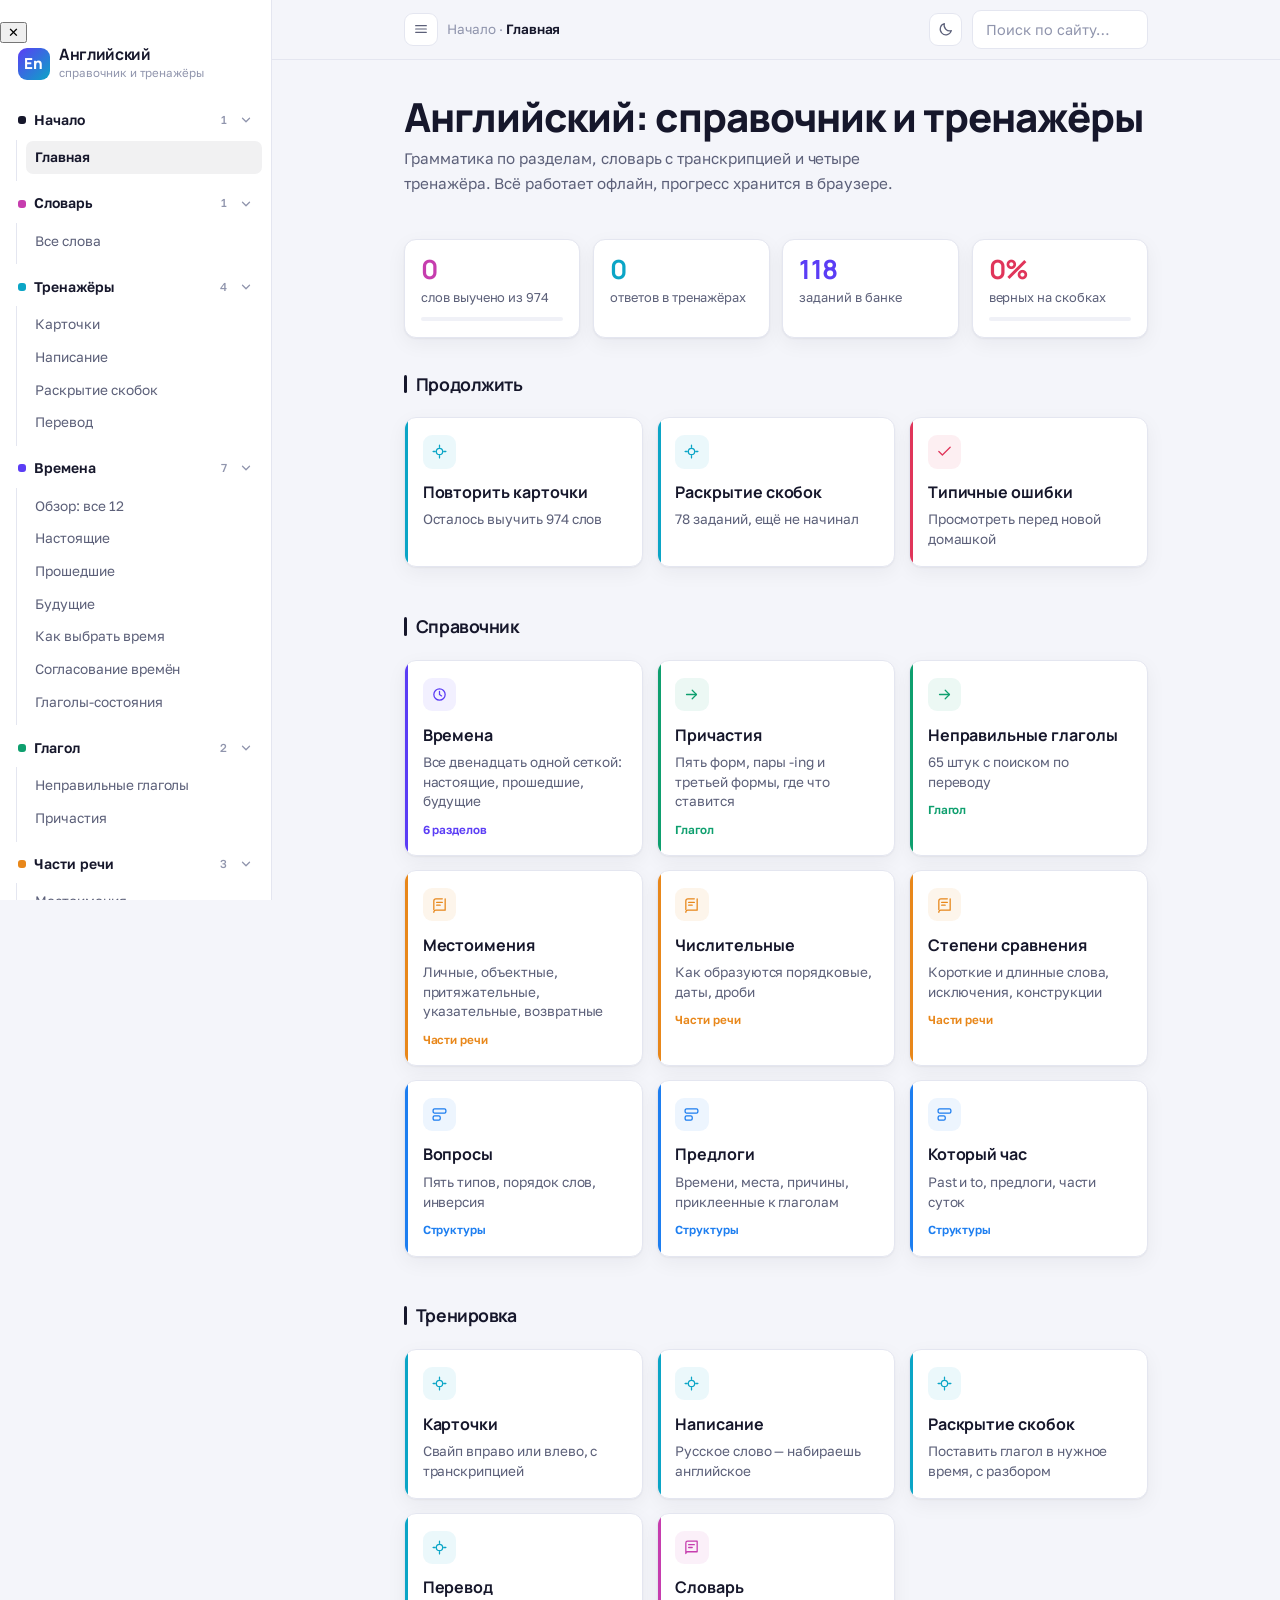
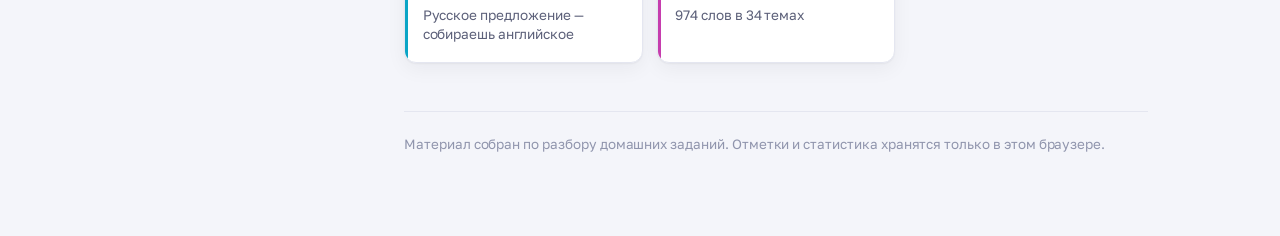
==== index.html @ 9048e0da "0.1 Первая версия справочника" ====
<!DOCTYPE html>
<html lang="ru">
<head>
<meta charset="utf-8">
<meta name="viewport" content="width=device-width, initial-scale=1, viewport-fit=cover">
<title>Английский — справочник и тренажёры</title>
<meta name="description" content="Справочник по английской грамматике, словарь с транскрипцией и тренажёры.">
<meta name="theme-color" content="#5B3DF5">
<link rel="preconnect" href="https://fonts.googleapis.com">
<link rel="preconnect" href="https://fonts.gstatic.com" crossorigin>
<link href="https://fonts.googleapis.com/css2?family=Manrope:wght@600;700;800&family=Golos+Text:wght@400;500;600&display=swap" rel="stylesheet">
<style>
/* =====================================================
   ПАЛИТРА
   Один брендовый цвет + свой оттенок у каждой группы.
   Цвет работает как ориентир, а не как украшение.
   ===================================================== */
:root{
  --bg:#F4F5FA;
  --surface:#FFFFFF;
  --surface-2:#F0F1F7;
  --ink:#16172B;
  --ink-soft:#5C6079;
  --ink-faint:#9095AD;
  --line:#E4E6F0;
  --line-soft:#EDEEF6;

  --brand:#5B3DF5;
  --brand-soft:#5B3DF514;
  --brand-line:#5B3DF533;
  --on-brand:#FFFFFF;

  /* оттенки групп */
  --g-tense:#5B3DF5;   --g-tense-bg:#5B3DF514;
  --g-verb:#0E9F6E;    --g-verb-bg:#0E9F6E14;
  --g-part:#E8871A;    --g-part-bg:#E8871A16;
  --g-struct:#1D7EF0;  --g-struct-bg:#1D7EF014;
  --g-check:#E0355A;   --g-check-bg:#E0355A14;
  --g-dict:#C63DAE;    --g-dict-bg:#C63DAE14;
  --g-train:#0BA5C6;   --g-train-bg:#0BA5C614;
  --g-home:#16172B;    --g-home-bg:#16172B0F;

  --ok:#0E9F6E;   --ok-bg:#0E9F6E14;   --ok-line:#0E9F6E3D;
  --no:#E0355A;   --no-bg:#E0355A12;   --no-line:#E0355A3D;
  --info:#1D7EF0; --info-bg:#1D7EF012; --info-line:#1D7EF03D;
  --warn:#E8871A; --warn-bg:#E8871A14; --warn-line:#E8871A3D;

  --t-simple:#0E9F6E; --t-cont:#1D7EF0; --t-perf:#E8871A; --t-pc:#C63DAE;
  --t-simple-bg:#0E9F6E16; --t-cont-bg:#1D7EF016; --t-perf-bg:#E8871A18; --t-pc-bg:#C63DAE16;

  --r:12px; --r-sm:9px;
  --shadow:0 1px 2px rgba(22,23,43,.05), 0 6px 20px rgba(22,23,43,.05);
  --shadow-lg:0 12px 40px rgba(22,23,43,.14);
  --sidebar:17rem;
  --safe-t:env(safe-area-inset-top,0px);
  --safe-b:env(safe-area-inset-bottom,0px);
  --safe-l:env(safe-area-inset-left,0px);
  --safe-r:env(safe-area-inset-right,0px);
}
:root[data-theme="dark"]{
  --bg:#0E0F1A;
  --surface:#171929;
  --surface-2:#1F2234;
  --ink:#ECEDF6;
  --ink-soft:#A2A8C4;
  --ink-faint:#6E748F;
  --line:#272B40;
  --line-soft:#1F2234;

  --brand:#9E88FF;
  --brand-soft:#9E88FF1C;
  --brand-line:#9E88FF40;
  --on-brand:#12121F;

  --g-tense:#9E88FF;   --g-tense-bg:#9E88FF1C;
  --g-verb:#3FD3A0;    --g-verb-bg:#3FD3A01C;
  --g-part:#F5AE4A;    --g-part-bg:#F5AE4A1C;
  --g-struct:#68A8FF;  --g-struct-bg:#68A8FF1C;
  --g-check:#FF7A96;   --g-check-bg:#FF7A961C;
  --g-dict:#E486D2;    --g-dict-bg:#E486D21C;
  --g-train:#4CC9E4;   --g-train-bg:#4CC9E41C;
  --g-home:#ECEDF6;    --g-home-bg:#ECEDF612;

  --ok:#3FD3A0;   --ok-bg:#3FD3A016;   --ok-line:#3FD3A040;
  --no:#FF7A96;   --no-bg:#FF7A9614;   --no-line:#FF7A9640;
  --info:#68A8FF; --info-bg:#68A8FF14; --info-line:#68A8FF40;
  --warn:#F5AE4A; --warn-bg:#F5AE4A16; --warn-line:#F5AE4A40;

  --t-simple:#3FD3A0; --t-cont:#68A8FF; --t-perf:#F5AE4A; --t-pc:#E486D2;
  --t-simple-bg:#3FD3A01A; --t-cont-bg:#68A8FF1A; --t-perf-bg:#F5AE4A1A; --t-pc-bg:#E486D21A;

  --shadow:0 1px 2px rgba(0,0,0,.4), 0 6px 20px rgba(0,0,0,.25);
  --shadow-lg:0 12px 40px rgba(0,0,0,.5);
}

/* =====================================================
   БАЗА
   ===================================================== */
*{box-sizing:border-box}
html{-webkit-text-size-adjust:100%}
body{
  margin:0;background:var(--bg);color:var(--ink);
  font-family:'Golos Text','Segoe UI',system-ui,-apple-system,sans-serif;
  font-size:16.5px;line-height:1.62;letter-spacing:-.003em;
  -webkit-font-smoothing:antialiased;
}
h1,h2,h3,h4,.brandname,.flash-word,.stat-n{
  font-family:'Manrope','Golos Text',system-ui,sans-serif;
  letter-spacing:-.024em;font-weight:700;
}
.shell{display:flex;min-height:100vh;align-items:flex-start}
.main{flex:1 1 auto;min-width:0;padding-bottom:5rem}
.inner{max-width:51rem;margin:0 auto;padding:0 2.25rem}

/* =====================================================
   БОКОВОЕ МЕНЮ — сворачиваемые группы
   ===================================================== */
.side{
  width:var(--sidebar);flex:0 0 var(--sidebar);
  background:var(--surface);border-right:1px solid var(--line);
  height:100vh;position:sticky;top:0;overflow-y:auto;padding:1.15rem 0 2rem;
}
.side .logo{display:flex;gap:.6rem;align-items:center;padding:0 1.1rem 1.15rem;text-decoration:none;color:var(--ink)}
.logo .mark{
  width:2rem;height:2rem;border-radius:9px;flex:0 0 auto;
  background:linear-gradient(135deg,var(--brand),var(--g-train));
  display:flex;align-items:center;justify-content:center;
  color:#fff;font-family:'Manrope',sans-serif;font-weight:800;font-size:.95rem;
}
.brandname{font-size:.98rem;display:block;line-height:1.2}
.side .logo small{display:block;font-weight:400;font-size:.72rem;color:var(--ink-faint)}

.navgroup{margin:0 .55rem .2rem}
.navhead{
  display:flex;align-items:center;gap:.55rem;width:100%;
  background:none;border:none;font:inherit;text-align:left;cursor:pointer;
  padding:.5rem .55rem;border-radius:var(--r-sm);color:var(--ink);
  font-size:.875rem;font-weight:600;
}
.navhead:hover{background:var(--surface-2)}
.navhead .dot{width:8px;height:8px;border-radius:3px;flex:0 0 auto;background:var(--gc,var(--brand))}
.navhead .cnt{margin-left:auto;font-size:.72rem;color:var(--ink-faint);font-weight:500}
.navhead .arw{
  margin-left:.2rem;width:14px;height:14px;flex:0 0 auto;color:var(--ink-faint);
  transition:transform .18s;
}
.navgroup.open .navhead .arw{transform:rotate(90deg)}
.navlinks{display:none;padding:.1rem 0 .45rem .55rem;margin-left:.45rem;border-left:1px solid var(--line)}
.navgroup.open .navlinks{display:block}
.navlinks a{
  display:block;padding:.33rem .6rem;font-size:.855rem;color:var(--ink-soft);
  text-decoration:none;border-radius:7px;
}
.navlinks a:hover{color:var(--ink);background:var(--surface-2)}
.navlinks a.active{color:var(--gc,var(--brand));background:var(--gcbg,var(--brand-soft));font-weight:600}

/* =====================================================
   ВЕРХНЯЯ ПОЛОСА
   ===================================================== */
.topbar{
  position:sticky;top:0;z-index:15;
  background:color-mix(in srgb, var(--bg) 88%, transparent);
  backdrop-filter:saturate(180%) blur(12px);
  border-bottom:1px solid var(--line);margin-bottom:2rem;
}
.topbar .row{max-width:51rem;margin:0 auto;padding:.6rem 2.25rem;display:flex;align-items:center;gap:.6rem}
.burger{display:none}
.crumb{font-size:.84rem;color:var(--ink-faint);flex:1;min-width:0;overflow:hidden;text-overflow:ellipsis;white-space:nowrap}
.crumb b{color:var(--ink);font-weight:600}
.iconbtn{
  background:var(--surface);border:1px solid var(--line);border-radius:9px;color:var(--ink-soft);
  width:2.1rem;height:2.1rem;display:inline-flex;align-items:center;justify-content:center;
  cursor:pointer;padding:0;flex:0 0 auto;
}
.iconbtn:hover{color:var(--ink);border-color:var(--ink-faint)}
.iconbtn svg{width:16px;height:16px;stroke:currentColor;fill:none;stroke-width:1.8;stroke-linecap:round;stroke-linejoin:round}
.sitesearch{position:relative}
.sitesearch input{width:11rem}

/* =====================================================
   ЗАГОЛОВКИ СТРАНИЦ
   ===================================================== */
.page{display:none}
.page.visible{display:block;animation:rise .22s ease}
@keyframes rise{from{opacity:0;transform:translateY(5px)}to{opacity:1;transform:none}}

.ptop{display:flex;align-items:center;gap:.55rem;margin-bottom:.7rem}
.pbadge{
  display:inline-flex;align-items:center;gap:.4rem;font-size:.75rem;font-weight:600;
  padding:.24rem .68rem;border-radius:20px;
  color:var(--gc,var(--brand));background:var(--gcbg,var(--brand-soft));
}
.page > h2{font-size:clamp(1.5rem,3.8vw,2.05rem);line-height:1.13;margin:0 0 .45rem;font-weight:800}
.page > .lede{color:var(--ink-soft);margin:0 0 2rem;max-width:37rem;font-size:.94rem}
.pagehead{padding:.2rem 0 1.5rem}
.pagehead h1{font-size:clamp(1.8rem,4.6vw,2.5rem);line-height:1.08;margin:0 0 .5rem;font-weight:800}
.pagehead p{max-width:34rem;color:var(--ink-soft);margin:0;font-size:.95rem}

h3{font-size:1.1rem;margin:2.8rem 0 .8rem;font-weight:700;display:flex;align-items:center;gap:.55rem}
h3::before{content:"";width:3px;height:1.05em;border-radius:2px;background:var(--gc,var(--brand));flex:0 0 auto}
h3:first-of-type{margin-top:1.4rem}
h4{font-size:.9rem;margin:1.6rem 0 .5rem;color:var(--ink-soft);font-weight:600}

.en{font-weight:500}
.ipa{color:var(--ink-faint);font-size:.88em;white-space:nowrap}
code{
  font-family:'Golos Text',sans-serif;font-weight:500;background:var(--surface-2);
  padding:.1em .42em;border-radius:6px;font-size:.92em;white-space:nowrap;
}
.bad{color:var(--no)} .good{color:var(--ok)}
.bad::before{content:"✗ ";font-weight:700}
.good::before{content:"✓ ";font-weight:700}

/* =====================================================
   ТАБЛИЦЫ
   ===================================================== */
.scroller{
  overflow-x:auto;border:1px solid var(--line);border-radius:var(--r);
  background:var(--surface);margin-bottom:1.15rem;position:relative;
  -webkit-overflow-scrolling:touch;box-shadow:var(--shadow);
}
table{border-collapse:collapse;width:100%;min-width:29rem;font-size:.895rem}
th,td{text-align:left;padding:.65rem .9rem;border-bottom:1px solid var(--line-soft);vertical-align:top}
thead th{
  background:var(--surface-2);font-weight:600;font-size:.76rem;color:var(--ink-soft);
}
tbody tr:last-child td{border-bottom:none}
tbody tr:hover{background:var(--surface-2)}
.tname{font-weight:700;font-size:.92rem;display:block;margin-bottom:.1rem;font-family:'Manrope',sans-serif}
.tname.s{color:var(--t-simple)} .tname.c{color:var(--t-cont)}
.tname.p{color:var(--t-perf)}  .tname.pc{color:var(--t-pc)}
.tag{display:inline-block;font-size:.72rem;font-weight:600;padding:.16em .58em;border-radius:6px;line-height:1.35}
.tag.s{color:var(--t-simple);background:var(--t-simple-bg)}
.tag.c{color:var(--t-cont);background:var(--t-cont-bg)}
.tag.p{color:var(--t-perf);background:var(--t-perf-bg)}
.tag.pc{color:var(--t-pc);background:var(--t-pc-bg)}

/* =====================================================
   БЛОКИ ПРАВИЛ
   ===================================================== */
.rule{
  background:var(--surface);border:1px solid var(--line);border-left:4px solid var(--info);
  border-radius:var(--r-sm);padding:.95rem 1.15rem;margin:1.15rem 0;box-shadow:var(--shadow);
}
.rule > b:first-child{
  display:flex;align-items:center;gap:.5rem;margin-bottom:.5rem;
  font-family:'Manrope',sans-serif;font-weight:700;font-size:.95rem;color:var(--info);
}
.rule > b:first-child::before{
  content:"i";width:1.15rem;height:1.15rem;border-radius:50%;flex:0 0 auto;
  background:var(--info-bg);color:var(--info);font-size:.72rem;
  display:flex;align-items:center;justify-content:center;font-weight:800;
}
.rule p{margin:.35rem 0;font-size:.91rem}
.rule ul{margin:.45rem 0;padding-left:1.15rem;font-size:.91rem}
.rule li{margin:.3rem 0}
.rule.tip{border-left-color:var(--ok)}
.rule.tip > b:first-child{color:var(--ok)}
.rule.tip > b:first-child::before{content:"✓";background:var(--ok-bg);color:var(--ok)}
.rule.warn{border-left-color:var(--no)}
.rule.warn > b:first-child{color:var(--no)}
.rule.warn > b:first-child::before{content:"!";background:var(--no-bg);color:var(--no)}
.rule.plain{border-left-color:var(--ink-faint)}
.rule.plain > b:first-child{color:var(--ink)}
.rule.plain > b:first-child::before{content:"•";background:var(--surface-2);color:var(--ink-soft)}

.grid2{display:grid;grid-template-columns:repeat(auto-fit,minmax(250px,1fr));gap:.85rem;margin:1.15rem 0}
.grid2 .rule{margin:0}

/* =====================================================
   КАРТОЧКИ
   ===================================================== */
.cards{display:grid;grid-template-columns:repeat(auto-fit,minmax(215px,1fr));gap:.85rem;margin:1.2rem 0 2rem}
.card{
  border:1px solid var(--line);background:var(--surface);padding:1.05rem 1.1rem;
  border-radius:var(--r);text-decoration:none;color:inherit;display:block;
  box-shadow:var(--shadow);transition:transform .16s,box-shadow .16s,border-color .16s;
  position:relative;overflow:hidden;
}
.card::before{content:"";position:absolute;left:0;top:0;bottom:0;width:3px;background:var(--gc,var(--brand))}
.card:hover{transform:translateY(-2px);box-shadow:var(--shadow-lg);border-color:var(--gc,var(--brand))}
.card .ci{
  width:2.1rem;height:2.1rem;border-radius:9px;margin-bottom:.7rem;
  background:var(--gcbg,var(--brand-soft));color:var(--gc,var(--brand));
  display:flex;align-items:center;justify-content:center;
}
.card .ci svg{width:17px;height:17px;stroke:currentColor;fill:none;stroke-width:1.8;stroke-linecap:round;stroke-linejoin:round}
.card b{font-family:'Manrope',sans-serif;font-weight:700;font-size:1rem;display:block;margin-bottom:.28rem}
.card span{font-size:.85rem;color:var(--ink-soft);line-height:1.45;display:block}
.card .k{font-size:.73rem;color:var(--gc,var(--brand));margin-top:.6rem;font-weight:600}

/* плитки статистики */
.stats{display:grid;grid-template-columns:repeat(auto-fit,minmax(140px,1fr));gap:.8rem;margin:1.2rem 0 2rem}
.stat{
  background:var(--surface);border:1px solid var(--line);border-radius:var(--r);
  padding:.95rem 1rem;box-shadow:var(--shadow);
}
.stat-n{font-size:1.65rem;line-height:1.1;color:var(--gc,var(--brand))}
.stat-l{font-size:.8rem;color:var(--ink-soft);margin-top:.2rem}
.stat .mini{height:4px;background:var(--surface-2);border-radius:3px;margin-top:.6rem;overflow:hidden}
.stat .mini i{display:block;height:100%;background:var(--gc,var(--brand))}

/* =====================================================
   УПРАВЛЕНИЕ
   ===================================================== */
.controls{display:flex;flex-wrap:wrap;gap:.45rem;align-items:center;margin-bottom:1.2rem}
.btn{
  background:var(--surface);border:1px solid var(--line);color:var(--ink-soft);
  font:inherit;font-size:.85rem;padding:.4rem .85rem;border-radius:9px;cursor:pointer;
  transition:all .15s;
}
.btn:hover{color:var(--ink);border-color:var(--ink-faint)}
.btn.on{background:var(--brand);border-color:var(--brand);color:var(--on-brand);font-weight:600}
.btn.primary{background:var(--brand);border-color:var(--brand);color:var(--on-brand);font-weight:600}
.btn.primary:hover{filter:brightness(1.08);color:var(--on-brand)}
input[type=text],input[type=search],select{
  font:inherit;font-size:.9rem;padding:.45rem .8rem;border:1px solid var(--line);
  border-radius:9px;background:var(--surface);color:var(--ink);
}
input:focus{border-color:var(--brand)}
input::placeholder{color:var(--ink-faint)}
.counter{font-size:.84rem;color:var(--ink-faint)}
.chk{width:1.05rem;height:1.05rem;accent-color:var(--brand);cursor:pointer;margin:0}
td.chkcell{width:2.3rem;text-align:center}
tr.learned td:not(.chkcell){opacity:.38}

.settings{
  border:1px solid var(--line);background:var(--surface);border-radius:var(--r);
  padding:1rem 1.15rem;margin-bottom:1.2rem;box-shadow:var(--shadow);
}
.settings h5{margin:0 0 .6rem;font-size:.8rem;font-weight:600;color:var(--ink-faint)}
.settings .setrow{display:flex;align-items:center;gap:.45rem;margin-bottom:.8rem;flex-wrap:wrap}
.topiclist{display:flex;flex-wrap:wrap;gap:.4rem}
.topicchip{
  display:inline-flex;align-items:center;gap:.4rem;border:1px solid var(--line);
  background:var(--surface);border-radius:20px;padding:.3rem .8rem;font-size:.84rem;
  color:var(--ink-soft);cursor:pointer;user-select:none;transition:all .13s;
}
.topicchip:hover{border-color:var(--brand);color:var(--ink)}
.topicchip.on{background:var(--brand);border-color:var(--brand);color:var(--on-brand);font-weight:500}
.topicchip .n{opacity:.62;font-size:.78em}

/* =====================================================
   ТРЕНАЖЁР
   ===================================================== */
.stage{
  border:1px solid var(--line);background:var(--surface);border-radius:var(--r);
  padding:1.7rem 1.55rem;margin-bottom:1.1rem;min-height:11rem;box-shadow:var(--shadow);
}
.qmeta{font-size:.77rem;color:var(--ink-faint);margin-bottom:.85rem}
.qtext{font-size:1.14rem;line-height:1.5;margin:0 0 1.15rem}
.qtext .gap{border-bottom:2px solid var(--brand);padding:0 1.2rem}
.qhint{font-size:.87rem;color:var(--ink-soft);margin:.4rem 0 1rem}
.answerrow{display:flex;gap:.5rem;flex-wrap:wrap;align-items:center}
.answerrow input[type=text]{flex:1;min-width:13rem;font-size:1rem}
.verdict{margin-top:1rem;padding:.85rem 1rem;border-radius:var(--r-sm);font-size:.92rem}
.verdict.ok{background:var(--ok-bg);border:1px solid var(--ok-line)}
.verdict.no{background:var(--no-bg);border:1px solid var(--no-line)}
.verdict b{display:block;margin-bottom:.25rem;font-family:'Manrope',sans-serif}
.verdict.ok b{color:var(--ok)} .verdict.no b{color:var(--no)}

.bar{height:5px;background:var(--surface-2);border-radius:4px;overflow:hidden;margin-bottom:1.3rem}
.bar i{display:block;height:100%;border-radius:4px;background:linear-gradient(90deg,var(--brand),var(--g-train));width:0;transition:width .3s}
.score{display:flex;gap:1.3rem;font-size:.84rem;color:var(--ink-faint);margin-bottom:.9rem;flex-wrap:wrap}
.score b{color:var(--ink)}
.score .r b{color:var(--ok)} .score .w b{color:var(--no)}

.deck{position:relative;height:26rem;max-width:22rem;margin:0 auto 1rem;touch-action:pan-y;user-select:none}
.swipe-card{
  position:absolute;inset:0;border:1px solid var(--line);background:var(--surface);
  border-radius:18px;display:flex;flex-direction:column;align-items:center;justify-content:center;
  padding:2.6rem 1.5rem;text-align:center;cursor:grab;box-shadow:var(--shadow-lg);
  transition:transform .28s cubic-bezier(.2,.8,.3,1),opacity .28s,border-color .15s;
  will-change:transform;
}
.swipe-card.dragging{transition:none;cursor:grabbing}
.swipe-card.behind{transform:scale(.955) translateY(13px);opacity:.6;pointer-events:none;z-index:0}
.swipe-card.behind2{transform:scale(.91) translateY(26px);opacity:.32;pointer-events:none;z-index:0}
.swipe-card.top{z-index:2}
.swipe-card.gone-right{transform:translateX(130%) rotate(16deg) !important;opacity:0}
.swipe-card.gone-left{transform:translateX(-130%) rotate(-16deg) !important;opacity:0}
.flash-word{font-size:1.8rem;line-height:1.2;font-weight:800}
.flash-ipa{color:var(--ink-faint);font-size:1rem;margin-top:.5rem}
.flash-back{margin-top:1.3rem;padding-top:1.3rem;border-top:1px solid var(--line);width:100%}
.flash-ru{font-size:1.2rem}
.flash-note{font-size:.85rem;color:var(--ink-soft);margin-top:.55rem;line-height:1.45}
.flash-topic{
  position:absolute;top:1rem;left:50%;transform:translateX(-50%);
  font-size:.72rem;color:var(--brand);background:var(--brand-soft);
  padding:.2rem .65rem;border-radius:20px;white-space:nowrap;max-width:85%;
  overflow:hidden;text-overflow:ellipsis;
}
.flash-hint{position:absolute;bottom:1.1rem;left:0;right:0;text-align:center;font-size:.78rem;color:var(--ink-faint)}
.stamp{
  position:absolute;top:3rem;font-family:'Manrope',sans-serif;font-weight:800;
  font-size:1rem;padding:.3rem .8rem;border-radius:9px;
  border:2px solid currentColor;opacity:0;transition:opacity .12s;
}
.stamp.yes{right:1.3rem;color:var(--ok);transform:rotate(9deg)}
.stamp.no{left:1.3rem;color:var(--no);transform:rotate(-9deg)}
.swipe-card.tilt-right .stamp.yes{opacity:1}
.swipe-card.tilt-left .stamp.no{opacity:1}
.swipe-card.tilt-right{border-color:var(--ok)}
.swipe-card.tilt-left{border-color:var(--no)}
.deck-empty{
  position:absolute;inset:0;display:flex;flex-direction:column;align-items:center;
  justify-content:center;text-align:center;color:var(--ink-soft);gap:.7rem;padding:1.5rem;
  border:1px dashed var(--line);border-radius:18px;
}
.deckbtns{display:flex;gap:.6rem;max-width:22rem;margin:0 auto 1rem}
.deckbtns .btn{flex:1;padding:.65rem;font-weight:600}
.deckbtns .btn.no{color:var(--no);border-color:var(--no-line)}
.deckbtns .btn.no:hover{background:var(--no-bg)}
.deckbtns .btn.yes{color:var(--ok);border-color:var(--ok-line)}
.deckbtns .btn.yes:hover{background:var(--ok-bg)}

/* =====================================================
   ПОИСК
   ===================================================== */
.results{
  position:absolute;right:0;top:2.6rem;width:23rem;max-height:60vh;overflow-y:auto;
  background:var(--surface);border:1px solid var(--line);border-radius:var(--r);
  box-shadow:var(--shadow-lg);padding:.35rem;z-index:30;
}
.results a{display:block;padding:.5rem .65rem;border-radius:8px;text-decoration:none;color:var(--ink);font-size:.88rem}
.results a:hover{background:var(--surface-2)}
.results a small{display:block;color:var(--ink-faint);font-size:.75rem}
.results .empty{padding:.7rem;color:var(--ink-faint);font-size:.86rem}

footer{border-top:1px solid var(--line);padding-top:1.4rem;margin-top:3rem;color:var(--ink-faint);font-size:.84rem}
footer a{color:var(--brand)}
:focus-visible{outline:2px solid var(--brand);outline-offset:2px}

/* =====================================================
   МОБИЛЬНОЕ
   ===================================================== */
.scrim{display:none}
.tabbar{display:none}

@media (max-width:900px){
  .side{
    position:fixed;left:0;top:0;bottom:0;z-index:40;width:min(19rem,86vw);flex-basis:auto;
    transform:translateX(-100%);transition:transform .22s ease;
    padding-top:calc(1.2rem + var(--safe-t));padding-bottom:calc(2rem + var(--safe-b));
    box-shadow:var(--shadow-lg);
  }
  body.navopen .side{transform:none}
  body.navopen{overflow:hidden}
  body.navopen .scrim{display:block;position:fixed;inset:0;background:rgba(10,11,20,.5);z-index:35}
  .side .navclose{
    position:absolute;right:.7rem;top:calc(.85rem + var(--safe-t));
    background:none;border:1px solid var(--line);border-radius:9px;color:var(--ink-soft);
    font:inherit;font-size:1rem;line-height:1;padding:.3rem .55rem;cursor:pointer;
  }
  .navlinks a{padding-top:.5rem;padding-bottom:.5rem}
  .burger{display:inline-flex}
  .topbar{padding-top:var(--safe-t)}
  .inner,.topbar .row{
    padding-left:calc(1.15rem + var(--safe-l));padding-right:calc(1.15rem + var(--safe-r));
  }
  .sitesearch{flex:0 1 8rem}
  .sitesearch input{width:100%}
  .results{width:min(21rem,calc(100vw - 2.3rem));right:-.4rem}
  input[type=text],input[type=search],select,.btn,.topicchip{font-size:16px}

  .tabbar{
    display:flex;position:fixed;left:0;right:0;bottom:0;z-index:30;
    background:var(--surface);border-top:1px solid var(--line);padding-bottom:var(--safe-b);
  }
  .tabbar a{
    flex:1;display:flex;flex-direction:column;align-items:center;justify-content:center;
    gap:.18rem;padding:.5rem .2rem .45rem;text-decoration:none;
    color:var(--ink-faint);font-size:.68rem;min-height:3.1rem;
  }
  .tabbar a svg{width:20px;height:20px;stroke:currentColor;fill:none;stroke-width:1.8;stroke-linecap:round;stroke-linejoin:round}
  .tabbar a.here{color:var(--tc,var(--brand))}
  body{padding-bottom:calc(3.5rem + var(--safe-b))}

  .controls.chips{
    flex-wrap:nowrap;overflow-x:auto;scrollbar-width:none;
    margin-left:-1.15rem;margin-right:-1.15rem;padding:0 1.15rem .35rem;
  }
  .controls.chips::-webkit-scrollbar{display:none}
  .controls.chips .btn{flex:0 0 auto}
  .scroller::after{
    content:"";position:absolute;top:0;right:0;bottom:0;width:20px;
    background:linear-gradient(to left,var(--surface),transparent);
    pointer-events:none;border-radius:0 var(--r) var(--r) 0;
  }
}

@media (max-width:640px){
  body{font-size:16px}
  .cards{grid-template-columns:1fr;gap:.7rem}
  .grid2{grid-template-columns:1fr}
  .stats{grid-template-columns:repeat(2,1fr)}
  .stage{padding:1.2rem 1.05rem;min-height:9rem}
  .qtext{font-size:1.05rem}
  .answerrow{flex-direction:column;align-items:stretch}
  .answerrow input[type=text]{min-width:0;width:100%}
  .answerrow .btn{width:100%;padding:.65rem}
  .deck{height:23.5rem;max-width:none}
  .flash-word{font-size:1.55rem}
  h3{margin-top:2.2rem}

  table.stack{min-width:0;display:block}
  table.stack thead{display:none}
  table.stack tbody,table.stack tr,table.stack td{display:block;width:100%}
  table.stack tr{border-bottom:1px solid var(--line);padding:.85rem .9rem;position:relative}
  table.stack tr:last-child{border-bottom:none}
  table.stack td{border:none;padding:.1rem 0}
  table.stack td:empty{display:none}
  table.stack td[data-label]::before{content:attr(data-label) " ";color:var(--ink-faint);font-size:.76rem}
  table.stack td.chkcell{position:absolute;right:.7rem;top:.85rem;width:auto;padding:0}
  table.stack td.chkcell::before{content:none}
  table.stack .chk{width:1.3rem;height:1.3rem}
  table.stack td.main{font-size:1.04rem;padding-right:2.2rem;font-weight:600}
}

@media (prefers-reduced-motion:reduce){*{animation:none !important;transition:none !important}}

</style>
</head>
<body>
<div class="scrim"></div>
<div class="shell">
<aside class="side"></aside>
<main class="main">

<div class="topbar"><div class="row">
  <button class="burger iconbtn" type="button" aria-label="Меню">
    <svg viewBox="0 0 24 24"><path d="M4 7h16M4 12h16M4 17h16"/></svg>
  </button>
  <div class="crumb"></div>
  <div class="sitesearch"><input type="search" placeholder="Поиск по сайту…" aria-label="Поиск"></div>
</div></div>

<div class="inner">

<!-- ===================== ГЛАВНАЯ ===================== -->
<div class="page" id="home" data-group="Начало" data-title="Главная">
  <div class="pagehead">
    <h1>Английский: справочник и тренажёры</h1>
    <p>Грамматика по разделам, словарь с транскрипцией и четыре тренажёра. Всё работает офлайн, прогресс хранится в браузере.</p>
  </div>

  <div class="stats" id="home-stats"></div>

  <h3>Продолжить</h3>
  <div class="cards" id="home-resume"></div>

  <h3>Справочник</h3>
  <div class="cards" id="home-grammar"></div>

  <h3>Тренировка</h3>
  <div class="cards" id="home-train"></div>

  <footer>
    Материал собран по разбору домашних заданий. Отметки и статистика хранятся только в этом браузере.
  </footer>
</div>

<!-- ===================== СЛОВАРЬ ===================== -->
<div class="page" id="vocab" data-group="Словарь" data-title="Все слова">
  <h2>Словарь</h2>
  <p class="lede">Слова из разобранных заданий, бытовая лексика и база A1–A2. У каждого слова транскрипция.</p>

  <div class="controls">
    <input type="search" id="q" placeholder="Слово, перевод или транскрипция…" style="min-width:15rem">
    <button class="btn on" data-set="all" type="button">Все</button>
    <button class="btn" data-set="basic" type="button">Разговорные темы</button>
    <button class="btn" data-set="hw" type="button">Из домашек</button>
    <button class="btn" id="hide" type="button">Скрыть выученные</button>
  </div>

  <div class="controls chips" id="topicbar"></div>

  <div class="controls">
    <span class="counter" id="counter"></span>
    <button class="btn" id="reset" type="button">Сбросить отметки</button>
  </div>

  <div class="scroller">
  <table class="stack">
    <thead><tr><th class="chkcell">✓</th><th>Слово</th><th>Транскрипция</th><th>Перевод</th><th>Заметка</th></tr></thead>
    <tbody id="rows"></tbody>
  </table>
  </div>
</div>

<!-- ===================== КАРТОЧКИ ===================== -->
<div class="page" id="cards" data-group="Тренажёры" data-title="Карточки">
  <h2>Карточки</h2>
  <p class="lede">Смахни вправо, если вспомнил, влево — если нет. Нажми на карточку, чтобы перевернуть. На компьютере работают стрелки и пробел.</p>

  <div class="settings" id="c-topics"></div>
  <div class="controls">
    <button class="btn" id="c-flip" type="button">Показывать русское</button>
  </div>

  <div class="score"><span class="r">Верно: <b id="c-right">0</b></span><span class="w">Ошибок: <b id="c-wrong">0</b></span><span>Осталось: <b id="c-left">0</b></span></div>
  <div class="bar"><i id="c-bar"></i></div>

  <div class="deck" id="c-deck"></div>
  <div class="deckbtns">
    <button class="btn no" id="c-no" type="button">Не вспомнил</button>
    <button class="btn yes" id="c-yes" type="button">Вспомнил</button>
  </div>
</div>

<!-- ===================== НАПИСАНИЕ ===================== -->
<div class="page" id="write" data-group="Тренажёры" data-title="Написание">
  <h2>Написание</h2>
  <p class="lede">Показан перевод — набери английское слово. Регистр и знаки в конце не важны.</p>

  <div class="settings" id="w-topics"></div>
  <div class="score"><span class="r">Верно: <b id="w-right">0</b></span><span class="w">Ошибок: <b id="w-wrong">0</b></span><span>Осталось: <b id="w-left">0</b></span></div>
  <div class="bar"><i id="w-bar"></i></div>
  <div class="stage" id="w-stage"></div>
</div>

<!-- ===================== СКОБКИ ===================== -->
<div class="page" id="gaps" data-group="Тренажёры" data-title="Раскрытие скобок">
  <h2>Раскрытие скобок</h2>
  <p class="lede">Поставь глагол в нужную форму. После ответа — разбор, почему именно так.</p>
  <div class="controls chips">
    <button class="btn on" data-gapcat="all" type="button">Все</button>
    <button class="btn" data-gapcat="present" type="button">Настоящее</button>
    <button class="btn" data-gapcat="past" type="button">Прошедшее</button>
    <button class="btn" data-gapcat="future" type="button">Будущее</button>
    <button class="btn" data-gapcat="participle" type="button">Причастия</button>
  </div>
  <div class="score"><span class="r">Верно: <b id="g-right">0</b></span><span class="w">Ошибок: <b id="g-wrong">0</b></span><span>Осталось: <b id="g-left">0</b></span></div>
  <div class="bar"><i id="g-bar"></i></div>
  <div class="stage" id="g-stage"></div>
</div>

<!-- ===================== ПЕРЕВОД ===================== -->
<div class="page" id="translate" data-group="Тренажёры" data-title="Перевод">
  <h2>Перевод</h2>
  <p class="lede">Собери английское предложение. Принимаются разные допустимые варианты; если ответ близок, скажу, где расхождение.</p>
  <div class="score"><span class="r">Верно: <b id="t-right">0</b></span><span class="w">Ошибок: <b id="t-wrong">0</b></span><span>Осталось: <b id="t-left">0</b></span></div>
  <div class="bar"><i id="t-bar"></i></div>
  <div class="stage" id="t-stage"></div>
</div>


<!-- ========== ВРЕМЕНА: ОБЗОР ========== -->
<div class="page" id="tenses-overview" data-group="Времена" data-title="Обзор: все 12">
  <h2>Все двенадцать времён</h2>
  <p class="lede">Три точки отсчёта умножаются на четыре формы. Правил всего четыре — они одинаковы во всех трёх столбцах.</p>

  <div class="scroller">
  <table>
    <thead><tr><th>Форма</th><th>Present</th><th>Past</th><th>Future</th></tr></thead>
    <tbody>
      <tr>
        <td><span class="tag s">Simple</span><br><span style="font-size:.84em;color:var(--ink-faint)">факт, событие</span></td>
        <td><code>V / V-s</code><br><span class="en">he works</span></td>
        <td><code>V2</code><br><span class="en">he worked</span></td>
        <td><code>will + V</code><br><span class="en">he will work</span></td>
      </tr>
      <tr>
        <td><span class="tag c">Continuous</span><br><span style="font-size:.84em;color:var(--ink-faint)">процесс в момент</span></td>
        <td><code>am/is/are + V-ing</code><br><span class="en">he is working</span></td>
        <td><code>was/were + V-ing</code><br><span class="en">he was working</span></td>
        <td><code>will be + V-ing</code><br><span class="en">he will be working</span></td>
      </tr>
      <tr>
        <td><span class="tag p">Perfect</span><br><span style="font-size:.84em;color:var(--ink-faint)">результат к моменту</span></td>
        <td><code>have/has + V3</code><br><span class="en">he has worked</span></td>
        <td><code>had + V3</code><br><span class="en">he had worked</span></td>
        <td><code>will have + V3</code><br><span class="en">he will have worked</span></td>
      </tr>
      <tr>
        <td><span class="tag pc">Perfect Continuous</span><br><span style="font-size:.84em;color:var(--ink-faint)">как долго до момента</span></td>
        <td><code>have/has been + V-ing</code><br><span class="en">he has been working</span></td>
        <td><code>had been + V-ing</code><br><span class="en">he had been working</span></td>
        <td><code>will have been + V-ing</code><br><span class="en">he will have been working</span></td>
      </tr>
    </tbody>
  </table>
  </div>

  <div class="rule tip">
    <b>Как читать таблицу</b>
    <p>Столбец задаёт <b>точку отсчёта</b>: сейчас, момент в прошлом или момент в будущем.<br>
       Строка задаёт <b>отношение к этой точке</b>: событие в ней, процесс вокруг неё, результат к ней, длительность до неё.</p>
    <p>Поэтому Future Perfect устроен ровно как Present Perfect, только точка уехала вперёд. Учить двенадцать наборов не нужно — нужно понять четыре строки.</p>
  </div>

  <h3>Маркеры</h3>
  <div class="scroller">
  <table>
    <thead><tr><th>Слово</th><th>Перевод</th><th>Время</th></tr></thead>
    <tbody>
      <tr><td class="en">yet</td><td>ещё (не)</td><td><span class="tag p">Perfect</span></td></tr>
      <tr><td class="en">already</td><td>уже</td><td><span class="tag p">Perfect</span></td></tr>
      <tr><td class="en">just</td><td>только что</td><td><span class="tag p">Perfect</span></td></tr>
      <tr><td class="en">never / ever</td><td>никогда / когда-либо</td><td><span class="tag p">Perfect</span></td></tr>
      <tr><td class="en">lately / recently</td><td>недавно</td><td><span class="tag p">Perfect</span></td></tr>
      <tr><td class="en">since</td><td>с (момента)</td><td><span class="tag p">Perfect</span> <span class="tag pc">Perf. Cont.</span></td></tr>
      <tr><td class="en">for</td><td>в течение</td><td><span class="tag p">Perfect</span> <span class="tag pc">Perf. Cont.</span></td></tr>
      <tr><td class="en">all day / all my life</td><td>весь день / всю жизнь</td><td><span class="tag pc">Perf. Cont.</span></td></tr>
      <tr><td class="en">ago</td><td>назад</td><td><span class="tag s">Past Simple</span></td></tr>
      <tr><td class="en">before</td><td>до этого</td><td><span class="tag p">Past Perfect</span></td></tr>
      <tr><td class="en">yesterday / last summer</td><td>вчера / прошлым летом</td><td><span class="tag s">Past Simple</span></td></tr>
      <tr><td class="en">at that moment / while</td><td>в тот момент / пока</td><td><span class="tag c">Past Continuous</span></td></tr>
      <tr><td class="en">by next year / by then</td><td>к следующему году</td><td><span class="tag p">Future Perfect</span></td></tr>
    </tbody>
  </table>
  </div>

  <div class="rule warn">
    <b>«Уже + срок» ≠ already</b>
    <p>«Уже два часа», «уже полтора года» — это длительность, переводится через <code>for</code>.</p>
    <p><span class="good">The guide has been showing the exhibition for two hours.</span><br>
       <span class="bad">The guide already has been showing…</span></p>
  </div>
</div>

<!-- ========== НАСТОЯЩИЕ ========== -->
<div class="page" id="tenses-present" data-group="Времена" data-title="Настоящие">
  <h2>Настоящие времена</h2>
  <p class="lede">Точка отсчёта — сейчас.</p>
  <div class="scroller">
  <table>
    <thead><tr><th>Время</th><th>Когда</th><th>Пример</th></tr></thead>
    <tbody>
      <tr><td><span class="tname s">Present Simple</span></td><td>Привычка, факт, закон природы, расписание</td><td><span class="en">The sun <b>shines</b> brightly. · The train <b>leaves</b> at two.</span></td></tr>
      <tr><td><span class="tname c">Present Continuous</span></td><td>Прямо сейчас, временно; запланированное будущее</td><td><span class="en">Why <b>are you looking</b> at me? · I<b>'m leaving</b> tomorrow.</span></td></tr>
      <tr><td><span class="tname p">Present Perfect</span></td><td>Итог к настоящему моменту; глаголы-состояния с since/for</td><td><span class="en">Nobody <b>has visited</b> me yet. · I <b>have known</b> him for years.</span></td></tr>
      <tr><td><span class="tname pc">Present Perfect Continuous</span></td><td>Как долго идёт процесс до сейчас</td><td><span class="en">I <b>have been waiting</b> for half an hour.</span></td></tr>
    </tbody>
  </table>
  </div>

  <div class="rule">
    <b>Present Perfect описывает настоящее, а не прошлое</b>
    <p>Действие в прошлом, но грамматика говорит о <b>сегодняшнем результате</b>. Разница с Past Simple в том, где стоит камера.</p>
    <p><span class="en">He <b>broke</b> the vase yesterday.</span> — рассказ о событии<br>
       <span class="en">He <b>has broken</b> the vase.</span> — ваза разбита, вот в чём беда сейчас</p>
    <p><b>Признак:</b> Present Perfect не уживается с указанием времени в прошлом. <span class="bad">I have seen him yesterday</span></p>
  </div>

  <div class="rule tip">
    <b>У Perfect Continuous два режима</b>
    <p><b>1.</b> Действие тянется до сих пор: <span class="en">I have been waiting for half an hour.</span></p>
    <p><b>2.</b> Действие только что кончилось, но виден результат: <span class="en">Have you been crying?</span> — уже не плачет, но глаза красные.</p>
    <p>То есть «действие закончилось» не запрещает эту форму.</p>
  </div>
</div>

<!-- ========== ПРОШЕДШИЕ ========== -->
<div class="page" id="tenses-past" data-group="Времена" data-title="Прошедшие">
  <h2>Прошедшие времена</h2>
  <p class="lede">Точка отсчёта — момент в прошлом.</p>
  <div class="scroller">
  <table>
    <thead><tr><th>Время</th><th>Когда</th><th>Пример</th></tr></thead>
    <tbody>
      <tr><td><span class="tname s">Past Simple</span><span style="font-size:.84em;color:var(--ink-faint)">= Past Indefinite</span></td><td>Событие; цепочка событий; главная линия рассказа</td><td><span class="en">The Romans <b>destroyed</b> the city and <b>killed</b> the inhabitants.</span></td></tr>
      <tr><td><span class="tname c">Past Continuous</span></td><td>Фон для события; состояние в тот момент</td><td><span class="en">At that moment he <b>was running</b> too fast to hear.</span></td></tr>
      <tr><td><span class="tname p">Past Perfect</span></td><td>Из двух прошедших — то, что раньше</td><td><span class="en">He found out that you <b>had come</b> late.</span></td></tr>
      <tr><td><span class="tname pc">Past Perfect Continuous</span></td><td>Как долго шёл процесс до момента в прошлом</td><td><span class="en">He <b>had been travelling</b> for two days.</span></td></tr>
    </tbody>
  </table>
  </div>

  <div class="rule">
    <b>Главное правило</b>
    <p>Из двух прошедших действий <b>более раннее → Past Perfect</b>, более позднее → Past Simple.</p>
    <p>Но Past Perfect нужен <b>только при двух слоях времени</b>. Если всё случилось в одном отрезке — везде Past Simple.</p>
    <p><span class="good">He took the potato and put it back where we <b>had found</b> it.</span> — нашли раньше<br>
       <span class="good">Mr Matlock <b>looked</b> at his son, and his look <b>became</b> gentle.</span> — один слой</p>
  </div>

  <div class="rule tip">
    <b>Как отличить слой от цепочки</b>
    <p><code>when</code> разводит слои: один период меряется до другого события.<br>
       <code>and</code> соединяет события на одной линии.</p>
    <p><span class="en">We <b>had been living</b> there for two months <b>when</b> he came.</span><br>
       <span class="en">We <b>stayed</b> there for two days <b>and went</b> back.</span></p>
    <p>Проверка: спроси «к какому моменту?». Есть ответ — Perfect. Нет ответа — Simple.</p>
  </div>
</div>

<!-- ========== БУДУЩИЕ ========== -->
<div class="page" id="tenses-future" data-group="Времена" data-title="Будущие">
  <h2>Будущие времена</h2>
  <p class="lede">Четыре времени по общей схеме плюс четыре способа вообще говорить о будущем.</p>

  <h3>Четыре времени</h3>
  <div class="scroller">
  <table>
    <thead><tr><th>Время</th><th>Формула</th><th>Когда</th><th>Пример</th></tr></thead>
    <tbody>
      <tr><td><span class="tname s">Future Simple</span></td><td><code>will + V</code></td><td>Событие, прогноз, обещание</td><td><span class="en">He <b>won't come</b>.</span></td></tr>
      <tr><td><span class="tname c">Future Continuous</span></td><td><code>will be + V-ing</code></td><td>Процесс в момент будущего; ход вещей по расписанию</td><td><span class="en">Don't call at six — we <b>will be having</b> dinner.</span></td></tr>
      <tr><td><span class="tname p">Future Perfect</span></td><td><code>will have + V3</code></td><td>Закончится <b>к</b> моменту в будущем</td><td><span class="en">By the time you arrive, I <b>will have finished</b>.</span></td></tr>
      <tr><td><span class="tname pc">Future Perfect Continuous</span></td><td><code>will have been + V-ing</code></td><td>Сколько наберётся <b>к</b> моменту в будущем</td><td><span class="en">By next June I <b>will have been working</b> here for ten years.</span></td></tr>
    </tbody>
  </table>
  </div>

  <h3>Четыре способа сказать о будущем</h3>
  <div class="scroller">
  <table>
    <thead><tr><th>Способ</th><th>Когда</th><th>Пример</th></tr></thead>
    <tbody>
      <tr><td><code>will + V</code></td><td>Прогноз, догадка, обещание, решение прямо сейчас</td><td><span class="en">I suppose she <b>will stay</b> with her sister.</span></td></tr>
      <tr><td><code>be going to + V</code></td><td>Намерение, решённое заранее; видимый признак</td><td><span class="en">What <b>are you going to do</b> on Sunday?</span></td></tr>
      <tr><td><b>Present Continuous</b></td><td>Твёрдая договорённость: время назначено</td><td><span class="en">Martha <b>is coming</b> back on Sunday.</span></td></tr>
      <tr><td><b>Present Simple</b></td><td>Расписание транспорта, кино, занятий</td><td><span class="en">The train <b>leaves</b> at a quarter to two.</span></td></tr>
    </tbody>
  </table>
  </div>

  <div class="rule tip">
    <b>Сравни на одной ситуации</b>
    <p><span class="en">I <b>will call</b> him.</span> — решил прямо сейчас<br>
       <span class="en">I<b>'m going to call</b> him.</span> — собирался и раньше<br>
       <span class="en">I<b>'m calling</b> him at five.</span> — договорились на пять<br>
       <span class="en">The shop <b>opens</b> at nine.</span> — так устроено</p>
  </div>

  <div class="rule warn">
    <b>После when, until, till, before, as soon as, if — будущего нет</b>
    <p>Вместо <code>will</code> ставится настоящее. Будущее помечается один раз, в главной части.</p>
    <p><span class="en">Call me when you <b>get</b> home. · If we don't start at once, we <b>will be</b> late.</span></p>
    <p><b>Исключение:</b> если <code>when</code> начинает сам вопрос — будущее ставится:<br>
      <span class="en">Tell me, when <b>will</b> the doctor come?</span></p>
  </div>

  <div class="rule">
    <b>Future in the Past: would</b>
    <p>Будущее, каким оно виделось из точки в прошлом. Живёт в косвенной речи.</p>
    <p><span class="en">He said he <b>would come</b>. · I knew she <b>would refuse</b>.</span></p>
    <p>Но «решил не делать» — это инфинитив, а не придаточное, и <code>would</code> не нужен:<br>
      <span class="en">I decided <b>not to go</b> to Cambridge.</span></p>
  </div>

  <div class="rule">
    <b>shall</b>
    <p>С <code>I</code> и <code>we</code> в британском учебном английском вместо <code>will</code> часто ставят <code>shall</code>: <span class="en">we <b>shall</b> be late</span>. Смысл тот же, звучит книжнее.</p>
    <p>В вопросах-предложениях <code>shall</code> живее: <span class="en">Shall we go?</span> — «пойдём?»</p>
  </div>
</div>

<!-- ========== КАК ВЫБРАТЬ ========== -->
<div class="page" id="tenses-choose" data-group="Времена" data-title="Как выбрать время">
  <h2>Как выбрать время</h2>
  <p class="lede">Четыре вопроса по порядку. Работают одинаково в настоящем, прошедшем и будущем.</p>

  <div class="rule">
    <b>1. Где точка отсчёта?</b>
    <p>Найди в предложении якорь-событие. Слова вроде <span class="en">when he came, I knew, she said</span> ставят точку в прошлом — всё меряется от неё, а не от сегодня.</p>
    <p><span class="en">We <b>had been living</b> there for two months when my brother <b>came</b>.</span></p>
    <p>Якоря нет, речь о сегодняшнем положении — настоящие времена.</p>
  </div>

  <div class="rule">
    <b>2. Тянется ли глагол?</b>
    <p>Глаголы-состояния в длительные времена не идут. Вместо Perfect Continuous берётся Perfect.</p>
    <p><span class="good">I have known him for ten years</span> · <span class="bad">I have been knowing him</span></p>
    <p>Полный список — в разделе «Глаголы-состояния».</p>
  </div>

  <div class="rule">
    <b>3. Факт или длительность?</b>
    <p>Результат → Perfect. Процесс, «как долго» → Perfect Continuous.</p>
    <p><span class="en">I have never <b>told</b> you</span> — факт<br>
       <span class="en">I have been <b>telling</b> you for six months</span> — процесс</p>
  </div>

  <div class="rule">
    <b>4. Не задано ли время соседним глаголом?</b>
    <p>Два глагола под одним подлежащим и союзом <code>and</code> делят вспомогательный:<br>
      <span class="en">My boy <b>has</b> fallen off a ladder and <b>hurt</b> himself.</span></p>
    <p>Новое подлежащее — вспомогательный возвращается:<br>
      <span class="en">You and I <b>have been</b> friends, and I <b>have</b> never told you…</span></p>
    <p><b>Но это не значит, что всё предложение в одном времени.</b> Разные времена рядом — норма:<br>
      <span class="en">I <b>saw</b> that the moment he <b>had been waiting</b> for <b>had come</b>.</span></p>
  </div>

  <h3>Две ловушки</h3>
  <div class="grid2">
    <div class="rule warn">
      <b>have been — Perfect или Perfect Continuous?</b>
      <p>Смотри, что стоит <b>после</b> <code>been</code>:</p>
      <p><code>have been</code> + существительное, место, прилагательное = <b>Perfect</b><br>
        <span class="en">have been friends, have been here</span></p>
      <p><code>have been</code> + <code>-ing</code> = <b>Perfect Continuous</b><br>
        <span class="en">have been waiting, have been looking</span></p>
    </div>
    <div class="rule warn">
      <b>Отрицание + since/for → Perfect</b>
      <p>Если действия не было вовсе — длиться нечему.</p>
      <p><span class="good">He hadn't eaten since nine.</span><br><span class="bad">He hadn't been eating since nine</span></p>
      <p>Но если отрицается качество процесса — длительное можно: <span class="en">You haven't been listening to me.</span></p>
    </div>
  </div>
</div>

<!-- ========== СОГЛАСОВАНИЕ ========== -->
<div class="page" id="tenses-agreement" data-group="Времена" data-title="Согласование времён">
  <h2>Согласование времён</h2>
  <p class="lede">Если главное предложение в прошлом, придаточное сдвигается на шаг назад. В русском такого нет — отсюда большинство ошибок.</p>

  <div class="scroller">
  <table>
    <thead><tr><th>Было</th><th>Стало</th><th>Пример</th></tr></thead>
    <tbody>
      <tr><td>Present Simple</td><td>Past Simple</td><td><span class="en">"He is here" → She said he <b>was</b> here.</span></td></tr>
      <tr><td>Present Continuous</td><td>Past Continuous</td><td><span class="en">"I am working" → He said he <b>was working</b>.</span></td></tr>
      <tr><td>Present Perfect</td><td>Past Perfect</td><td><span class="en">"I have seen it" → He said he <b>had seen</b> it.</span></td></tr>
      <tr><td>Present Perfect Continuous</td><td>Past Perfect Continuous</td><td><span class="en">He told me his aunt <b>had been living</b> with them.</span></td></tr>
      <tr><td>Past Simple</td><td>Past Perfect</td><td><span class="en">"I saw him" → She said she <b>had seen</b> him.</span></td></tr>
      <tr><td>will</td><td>would</td><td><span class="en">"I will come" → He said he <b>would come</b>.</span></td></tr>
    </tbody>
  </table>
  </div>

  <div class="rule warn">
    <b>Русский сдвиг не делает</b>
    <p>Русский: «Она сказала, что он <b>тут</b>» — настоящее сохраняется.<br>
       Английский: <span class="en">She said that he <b>was</b> here</span> — сдвиг обязателен, даже если он до сих пор там.</p>
  </div>

  <div class="rule tip">
    <b>Когда сдвига нет</b>
    <ul>
      <li><b>Прямая речь в кавычках:</b> <span class="en">"As I <b>have been telling</b> you…" he said.</span> Внутри кавычек точка отсчёта остаётся «сейчас».</li>
      <li><b>Вечные истины:</b> <span class="en">He said that water <b>boils</b> at 100 degrees.</span></li>
      <li><b>Главное в настоящем:</b> <span class="en">He <b>says</b> he <b>has been listening</b> to the same tunes for fifteen years.</span></li>
    </ul>
  </div>
</div>

<!-- ========== СТАТИВНЫЕ ГЛАГОЛЫ ========== -->
<div class="page" id="stative" data-group="Времена" data-title="Глаголы-состояния">
  <h2>Глаголы-состояния</h2>
  <p class="lede">Они описывают состояние, а не действие, поэтому в длительные времена не идут. Вместо Perfect Continuous для них берётся Perfect.</p>

  <div class="scroller">
  <table>
    <thead><tr><th>Группа</th><th>Глаголы</th></tr></thead>
    <tbody>
      <tr><td><b>Эмоции и чувства</b></td><td class="en">love, like, hate, want, wish, prefer, need</td></tr>
      <tr><td><b>Мышление и знание</b></td><td class="en">know, believe, understand, remember, forget, mean, doubt, suppose</td></tr>
      <tr><td><b>Восприятие</b></td><td class="en">see, hear, smell, taste, feel, notice, seem, look (выглядеть)</td></tr>
      <tr><td><b>Обладание и отношение</b></td><td class="en">have (иметь), own, belong, contain, consist, depend, matter, cost</td></tr>
      <tr><td><b>Бытие</b></td><td class="en">be, exist</td></tr>
    </tbody>
  </table>
  </div>

  <div class="rule">
    <b>Как это работает</b>
    <p><span class="good">I have known him for ten years</span> — состояние → Perfect<br>
       <span class="good">I have been waiting for ten years</span> — процесс → Perfect Continuous</p>
    <p>Обстоятельство одинаковое, времена разные — решает природа глагола.</p>
  </div>

  <div class="rule tip">
    <b>Некоторые меняют смысл в длительной форме</b>
    <ul>
      <li><span class="en">I <b>think</b> he is right</span> — считаю · <span class="en">I <b>am thinking</b> about it</span> — размышляю</li>
      <li><span class="en">I <b>have</b> a car</span> — владею · <span class="en">I <b>am having</b> dinner</span> — ем</li>
      <li><span class="en">It <b>tastes</b> good</span> — на вкус · <span class="en">He <b>is tasting</b> the soup</span> — пробует</li>
      <li><span class="en">She <b>sees</b> the point</span> — понимает · <span class="en">She <b>is seeing</b> a doctor</span> — посещает</li>
      <li><span class="en">He <b>is</b> rude</span> — такой по характеру · <span class="en">He <b>is being</b> rude</span> — ведёт себя грубо сейчас</li>
    </ul>
  </div>

  <div class="rule tip">
    <b>Исключения из исключений</b>
    <p>С <span class="en">live, work, study, teach</span> разница между Perfect и Perfect Continuous почти стёрта:<br>
      <span class="en">I <b>have lived</b> here all my life</span> = <span class="en">I <b>have been living</b> here all my life</span></p>
  </div>
</div>

<!-- ========== НЕПРАВИЛЬНЫЕ ГЛАГОЛЫ ========== -->
<div class="page" id="irregular" data-group="Глагол" data-title="Неправильные глаголы">
  <h2>Неправильные глаголы</h2>
  <p class="lede">Поиск работает по всем колонкам — можно искать и по русскому переводу.</p>
  <div class="controls">
    <input type="search" id="verbsearch" placeholder="Найти глагол…" style="min-width:15rem">
    <span class="counter" id="verbcount"></span>
  </div>
  <div class="scroller">
  <table class="stack">
    <thead><tr><th>1-я форма</th><th>2-я (Past)</th><th>3-я (V3)</th><th>Перевод</th></tr></thead>
    <tbody id="verbs"></tbody>
  </table>
  </div>
</div>

<!-- ========== ПРИЧАСТИЯ ========== -->
<div class="page" id="participles" data-group="Глагол" data-title="Причастия">
  <h2>Причастия</h2>
  <p class="lede">Причастие — это форма глагола, работающая как прилагательное или как деепричастие. Вид выбирается по вопросу и по тому, кто производит действие.</p>

  <h3>Пять форм</h3>
  <div class="scroller">
  <table>
    <thead><tr><th>Вопрос</th><th>Форма</th><th>Пример</th><th>Перевод</th></tr></thead>
    <tbody>
      <tr>
        <td><b>что делая<br>что делающий</b></td>
        <td><code>V-ing</code></td>
        <td><span class="en"><b>Reading</b> the letter, he smiled.</span></td>
        <td>Читая письмо, он улыбнулся.</td>
      </tr>
      <tr>
        <td><b>что сделав</b></td>
        <td><code>having + V3</code></td>
        <td><span class="en"><b>Having copied out</b> the letter, he put it in an envelope.</span></td>
        <td>Переписав письмо, он положил его в конверт.</td>
      </tr>
      <tr>
        <td><b>будучи<br>(над ним действуют)</b></td>
        <td><code>being + V3</code></td>
        <td><span class="en"><b>Being invited</b> to the party, she felt happy.</span></td>
        <td>Будучи приглашённой, она обрадовалась.</td>
      </tr>
      <tr>
        <td><b>будучи сделанным<br>(и уже раньше)</b></td>
        <td><code>having been + V3</code></td>
        <td><span class="en"><b>Having been warned</b>, we took an umbrella.</span></td>
        <td>Будучи предупреждёнными, мы взяли зонт.</td>
      </tr>
      <tr>
        <td><b>какой</b></td>
        <td><code>V-ing</code> или <code>V3</code></td>
        <td><span class="en">the man <b>standing</b> at the window<br>the letter <b>received</b> yesterday</span></td>
        <td>человек, стоящий у окна<br>письмо, полученное вчера</td>
      </tr>
    </tbody>
  </table>
  </div>

  <div class="rule">
    <b>Как устроена система</b>
    <p>Две оси решают всё. Первая: <b>кто действует</b> — сам предмет или кто-то над ним. Вторая: <b>когда</b> — одновременно с главным действием или раньше него.</p>
    <p><code>-ing</code> и <code>having</code> — сам действует. <code>being</code> и <code>having been</code> — над ним действуют.<br>
       <code>-ing</code> и <code>being</code> — одновременно. <code>having</code> и <code>having been</code> — раньше.</p>
  </div>

  <h3>Главное различие: -ing или третья форма</h3>
  <div class="rule warn">
    <b>Спроси: предмет сам производит действие или его производят над ним?</b>
    <p><b>Сам производит</b> → <code>V-ing</code></p>
    <ul>
      <li><span class="en">a <b>shocking</b> film</span> — фильм шокирует</li>
      <li><span class="en">an <b>interesting</b> book</span> — книга интересует</li>
      <li><span class="en">a <b>sleeping</b> child</span> — ребёнок спит</li>
      <li><span class="en">the <b>rising</b> sun</span> — солнце встаёт</li>
      <li><span class="en">a <b>tiring</b> journey</span> — поездка утомляет</li>
    </ul>
    <p><b>Над ним производят</b> → <code>V3</code></p>
    <ul>
      <li><span class="en">the <b>shocked</b> people</span> — людей шокировали</li>
      <li><span class="en">an <b>interested</b> reader</span> — читателя заинтересовали</li>
      <li><span class="en">a <b>broken</b> window</span> — окно разбили</li>
      <li><span class="en">a <b>written</b> report</span> — отчёт написали</li>
      <li><span class="en">a <b>tired</b> traveller</span> — путника утомили</li>
    </ul>
  </div>

  <div class="rule warn">
    <b>Пары, на которых спотыкаются чаще всего</b>
    <p><span class="en">I am <b>boring</b></span> — «я скучный» · <span class="en">I am <b>bored</b></span> — «мне скучно»</p>
    <p><span class="en">It is <b>confusing</b></span> — это сбивает с толку · <span class="en">I am <b>confused</b></span> — я запутался</p>
    <p><span class="en">The news is <b>surprising</b></span> — новость удивительная · <span class="en">I am <b>surprised</b></span> — я удивлён</p>
    <p><span class="en">The film was <b>exciting</b></span> · <span class="en">We were <b>excited</b></span></p>
    <p><span class="en">The work is <b>satisfying</b></span> · <span class="en">He looks <b>satisfied</b></span></p>
  </div>

  <h3>V-ing или having + V3</h3>
  <div class="rule tip">
    <b>Разница во времени</b>
    <p><code>V-ing</code> — действия идут <b>одновременно</b> или второе следует сразу за первым:</p>
    <ul>
      <li><span class="en"><b>Walking</b> along the street, I met an old friend.</span> — шёл и встретил</li>
      <li><span class="en"><b>Opening</b> the door, he went in.</span> — почти одно движение</li>
      <li><span class="en">She sat by the fire, <b>reading</b> a book.</span> — сидела и читала</li>
    </ul>
    <p><code>having + V3</code> — первое действие <b>закончилось</b> до второго, и это важно:</p>
    <ul>
      <li><span class="en"><b>Having finished</b> the work, we went home.</span> — сначала доделали</li>
      <li><span class="en"><b>Having read</b> the letter, she put it away.</span> — сначала дочитала</li>
      <li><span class="en"><b>Having lived</b> there for ten years, he knew everyone.</span> — накопленный опыт</li>
    </ul>
  </div>

  <h3>Где причастие стоит в предложении</h3>
  <div class="scroller">
  <table>
    <thead><tr><th>Роль</th><th>Где</th><th>Пример</th></tr></thead>
    <tbody>
      <tr><td><b>Определение</b><br>какой</td><td>Одно слово — перед существительным. С хвостом — после.</td><td><span class="en">a <b>broken</b> cup<br>the cup <b>broken</b> yesterday</span></td></tr>
      <tr><td><b>Обстоятельство</b><br>что делая</td><td>В начале или в конце, отделяется запятой</td><td><span class="en"><b>Having said</b> that, he left.<br>He sat there, <b>waiting</b> for an answer.</span></td></tr>
      <tr><td><b>После восприятия</b></td><td>Сразу за дополнением, без союза</td><td><span class="en">I heard children <b>playing</b>.</span></td></tr>
      <tr><td><b>Часть времени</b></td><td>Внутри сложной формы глагола</td><td><span class="en">He <b>has been waiting</b>. · The letter <b>was written</b>.</span></td></tr>
    </tbody>
  </table>
  </div>

  <div class="rule tip">
    <b>После глаголов восприятия — без союза</b>
    <p>Русское «слышал / видел, <b>как</b>…» переводится конструкцией без союза. Это касается <span class="en">see, hear, watch, feel, notice, find</span>.</p>
    <p><span class="good">I heard children <b>playing</b> in the garden.</span> · <span class="bad">I heard that children were playing</span></p>
    <ul>
      <li><span class="en">I saw her <b>crossing</b> the street.</span> — видел, как она переходила</li>
      <li><span class="en">We watched the sun <b>setting</b>.</span> — смотрели, как садится солнце</li>
      <li><span class="en">She found him <b>waiting</b> at the door.</span> — обнаружила, что он ждёт</li>
    </ul>
    <p><b>Разница форм:</b> <span class="en">I heard him <b>shout</b></span> — один выкрик целиком; <span class="en">I heard him <b>shouting</b></span> — звук тянулся.</p>
  </div>

  <div class="rule warn">
    <b>У причастия и подлежащего должен быть один хозяин</b>
    <p>Причастие относится к подлежащему главной части. Если это нарушить, получается бессмыслица.</p>
    <p><span class="bad">Walking down the street, the shop was closed.</span> — выходит, что по улице шёл магазин<br>
       <span class="good">Walking down the street, I saw that the shop was closed.</span></p>
  </div>

  <h3>Правописание -ing</h3>
  <div class="rule plain">
    <b>Четыре правила</b>
    <ul>
      <li>Краткая гласная + одна согласная → удвоение: <span class="en">stop → sto<b>pp</b>ing, sit → sitting, run → running, swim → swimming, get → getting</span></li>
      <li>Долгая гласная → без удвоения, немая <code>e</code> выпадает: <span class="en">write → wri<b>t</b>ing, live → living, take → taking, come → coming</span></li>
      <li><code>-y</code> сохраняется: <span class="en">study → studying, play → playing, carry → carrying</span></li>
      <li>В британском удваивается <code>l</code>: <span class="en">travel → travelling, quarrel → quarrelling, cancel → cancelling</span></li>
    </ul>
    <p>Отдельно: <span class="en">die → d<b>y</b>ing, lie → lying</span> — <code>ie</code> превращается в <code>y</code>.</p>
  </div>

  <h3>Проверь себя</h3>
  <div class="rule plain">
    <b>Пять фраз на разбор</b>
    <ul>
      <li><span class="en">The film was really ___ (shock).</span> → <span class="good">shocking</span>, фильм сам шокирует</li>
      <li><span class="en">Everybody was ___ (shock) by the news.</span> → <span class="good">shocked</span>, их шокировали</li>
      <li><span class="en">___ (finish) the work, we went home.</span> → <span class="good">Having finished</span>, сначала закончили</li>
      <li><span class="en">The book ___ (write) by my father is old.</span> → <span class="good">written</span>, книгу написали</li>
      <li><span class="en">I heard children ___ (play).</span> → <span class="good">playing</span>, после hear без союза</li>
    </ul>
    <p>Все эти задания есть в тренажёре — раздел «Раскрытие скобок», фильтр «Причастия».</p>
  </div>
</div>

<!-- ========== МЕСТОИМЕНИЯ ========== -->
<div class="page" id="pronouns" data-group="Части речи" data-title="Местоимения">
  <h2>Местоимения</h2>

  <h3>Личные</h3>
  <div class="scroller">
  <table>
    <thead><tr><th>Лицо</th><th>Единственное</th><th>Множественное</th></tr></thead>
    <tbody>
      <tr><td><b>1-е</b></td><td class="en">I — я</td><td class="en">we — мы</td></tr>
      <tr><td><b>2-е</b></td><td class="en">you — ты</td><td class="en">you — вы</td></tr>
      <tr><td><b>3-е</b></td><td class="en">he — он · she — она · it — оно</td><td class="en">they — они</td></tr>
    </tbody>
  </table>
  </div>

  <h3>Объектные — кого, кому</h3>
  <div class="scroller">
  <table>
    <thead><tr><th>Кто</th><th>Кого / кому</th><th>Пример</th></tr></thead>
    <tbody>
      <tr><td class="en">I</td><td class="en">me</td><td><span class="en">He told <b>me</b>.</span></td></tr>
      <tr><td class="en">you</td><td class="en">you</td><td><span class="en">I saw <b>you</b>.</span></td></tr>
      <tr><td class="en">he / she / it</td><td class="en">him / her / it</td><td><span class="en">Call <b>him</b>.</span></td></tr>
      <tr><td class="en">we / they</td><td class="en">us / them</td><td><span class="en">Wait for <b>us</b>.</span></td></tr>
    </tbody>
  </table>
  </div>

  <h3>Притяжательные — чей</h3>
  <div class="scroller">
  <table>
    <thead><tr><th>Кто</th><th>Перед существительным</th><th>Самостоятельно</th></tr></thead>
    <tbody>
      <tr><td class="en">I</td><td class="en">my — мой</td><td class="en">mine</td></tr>
      <tr><td class="en">you</td><td class="en">your — твой, ваш</td><td class="en">yours</td></tr>
      <tr><td class="en">he</td><td class="en">his — его</td><td class="en">his</td></tr>
      <tr><td class="en">she</td><td class="en">her — её</td><td class="en">hers</td></tr>
      <tr><td class="en">it</td><td class="en">its — его, её</td><td class="en">—</td></tr>
      <tr><td class="en">we</td><td class="en">our — наш</td><td class="en">ours</td></tr>
      <tr><td class="en">they</td><td class="en">their — их</td><td class="en">theirs</td></tr>
    </tbody>
  </table>
  </div>

  <div class="rule warn">
    <b>Английский требует притяжательное там, где русский обходится</b>
    <p><span class="good">He shook <b>his</b> head</span> · <span class="bad">He shook the head</span></p>
    <p>Так же: <span class="en">raised <b>his</b> hand, closed <b>her</b> eyes, spent <b>my</b> childhood</span></p>
  </div>

  <div class="rule warn">
    <b>its ≠ it's</b>
    <p><span class="en"><b>its</b></span> — притяжательное «его, её». <span class="en"><b>it's</b></span> — сокращение от <span class="en">it is</span>.<br>
       Апостроф стоит только там, где что-то выпало.</p>
    <p>Та же пара: <span class="en">their</span> (их) и <span class="en">there</span> (там) — звучат одинаково.</p>
  </div>

  <h3>Указательные</h3>
  <div class="scroller">
  <table>
    <thead><tr><th>Близко</th><th>Далеко</th></tr></thead>
    <tbody>
      <tr><td class="en">this — этот, эта, это</td><td class="en">that — тот, та, то</td></tr>
      <tr><td class="en">these — эти</td><td class="en">those — те</td></tr>
    </tbody>
  </table>
  </div>
  <div class="rule tip">
    <b>В рассказе о прошлом берут that</b>
    <p><span class="en"><b>That</b> was the result of six years.</span> — а не <span class="en">this was</span>. <code>This</code> остаётся для того, что рядом в настоящем.</p>
  </div>

  <h3>Возвратные</h3>
  <div class="scroller">
  <table>
    <thead><tr><th>Единственное</th><th>Множественное</th></tr></thead>
    <tbody>
      <tr><td class="en">myself, yourself, himself, herself, itself</td><td class="en">ourselves, yourselves, themselves</td></tr>
    </tbody>
  </table>
  </div>
  <div class="rule">
    <b>Когда нужны</b>
    <p>Действие направлено на самого себя: <span class="en">She locked <b>herself</b> in. · He hurt <b>himself</b>. · Enjoy <b>yourself</b>!</span></p>
  </div>
</div>

<!-- ========== ЧИСЛИТЕЛЬНЫЕ ========== -->
<div class="page" id="numerals" data-group="Части речи" data-title="Числительные">
  <h2>Числительные</h2>

  <h3>Количественные: сколько</h3>
  <div class="scroller">
  <table>
    <thead><tr><th>0–12</th><th>13–19 (+teen)</th><th>20–90 (+ty)</th><th>Крупные</th></tr></thead>
    <tbody>
      <tr>
        <td class="en">0 zero<br>1 one<br>2 two<br>3 three<br>4 four<br>5 five<br>6 six</td>
        <td class="en">13 thirteen<br>14 fourteen<br>15 fifteen<br>16 sixteen<br>17 seventeen<br>18 eighteen<br>19 nineteen</td>
        <td class="en">20 twenty<br>30 thirty<br>40 forty<br>50 fifty<br>60 sixty<br>70 seventy<br>80 eighty<br>90 ninety</td>
        <td class="en">100 a hundred<br>1 000 a thousand<br>1 000 000 a million<br>1 000 000 000<br>a milliard (брит.)<br>a billion (амер.)</td>
      </tr>
      <tr>
        <td class="en">7 seven<br>8 eight<br>9 nine<br>10 ten<br>11 eleven<br>12 twelve</td>
        <td colspan="3" style="color:var(--ink-soft)">
          Обрати внимание на неправильные: <span class="en">13 thir<b>teen</b></span> (не threeteen), <span class="en">15 fif<b>teen</b></span>, <span class="en">40 for<b>ty</b></span> (без u), <span class="en">50 fif<b>ty</b></span>.
        </td>
      </tr>
    </tbody>
  </table>
  </div>

  <h3>Порядковые: какой по счёту</h3>
  <div class="rule">
    <b>Правило: к количественному добавляется -th</b>
    <p><span class="en">four → four<b>th</b> · seven → seven<b>th</b> · ten → ten<b>th</b> · sixteen → sixteen<b>th</b></span></p>
    <p>Перед порядковым почти всегда стоит <code>the</code>: <span class="en"><b>the</b> first day, <b>the</b> twentieth century</span>.</p>
  </div>

  <div class="scroller">
  <table>
    <thead><tr><th>Исключение</th><th>Порядковое</th><th>Что меняется</th></tr></thead>
    <tbody>
      <tr><td class="en">one</td><td class="en">the first</td><td>совсем другое слово</td></tr>
      <tr><td class="en">two</td><td class="en">the second</td><td>совсем другое слово</td></tr>
      <tr><td class="en">three</td><td class="en">the third</td><td>совсем другое слово</td></tr>
      <tr><td class="en">five</td><td class="en">the fi<b>f</b>th</td><td class="en">ve → f</td></tr>
      <tr><td class="en">eight</td><td class="en">the eigh<b>th</b></td><td>теряется одна t</td></tr>
      <tr><td class="en">nine</td><td class="en">the nin<b>th</b></td><td>выпадает e</td></tr>
      <tr><td class="en">twelve</td><td class="en">the twel<b>f</b>th</td><td class="en">ve → f</td></tr>
      <tr><td class="en">twenty, thirty, forty…</td><td class="en">the twent<b>ieth</b></td><td class="en">-y → -ieth</td></tr>
    </tbody>
  </table>
  </div>

  <div class="rule tip">
    <b>В составных порядковое только последнее слово</b>
    <p><span class="en">21-й = the twenty-<b>first</b></span> · <span class="en">43-й = the forty-<b>third</b></span> · <span class="en">100-й = the <b>hundredth</b></span></p>
  </div>

  <h3>Правила, которые чаще всего нарушают</h3>
  <div class="rule warn">
    <b>Четыре ошибки</b>
    <ul>
      <li><b>hundred, thousand, million без -s</b>, когда стоит число: <span class="good">two hundred books</span> · <span class="bad">two hundreds books</span>. С <code>-s</code> только в значении «сотни чего-то»: <span class="en">hundreds of people</span>.</li>
      <li><b>and</b> перед десятками, а если их нет — перед единицами: <span class="en">375 = three hundred <b>and</b> seventy-five</span>, <span class="en">2942 = two thousand nine hundred <b>and</b> forty-two</span></li>
      <li><b>Дефис</b> в составных от 21 до 99: <span class="en">twenty-one, ninety-three</span></li>
      <li><b>forty</b> без <code>u</code>, хотя <span class="en">four</span> с ним</li>
    </ul>
  </div>

  <h3>Годы и даты</h3>
  <div class="scroller">
  <table>
    <thead><tr><th>Запись</th><th>Чтение</th></tr></thead>
    <tbody>
      <tr><td>1995</td><td class="en">nineteen ninety-five</td></tr>
      <tr><td>1900</td><td class="en">nineteen hundred</td></tr>
      <tr><td>2007</td><td class="en">two thousand and seven</td></tr>
      <tr><td>2026</td><td class="en">twenty twenty-six</td></tr>
      <tr><td>5 May 2026 (брит.)</td><td class="en">the fifth of May, twenty twenty-six</td></tr>
      <tr><td>May 5, 2026 (амер.)</td><td class="en">May the fifth, twenty twenty-six</td></tr>
    </tbody>
  </table>
  </div>

  <h3>Дроби и проценты</h3>
  <div class="scroller">
  <table>
    <thead><tr><th>Запись</th><th>Чтение</th></tr></thead>
    <tbody>
      <tr><td>1/2</td><td class="en">a half</td></tr>
      <tr><td>1/3 · 2/3</td><td class="en">a third · two thirds</td></tr>
      <tr><td>1/4 · 3/4</td><td class="en">a quarter · three quarters</td></tr>
      <tr><td>1,5 года</td><td class="en">a year and a half</td></tr>
      <tr><td>2,5</td><td class="en">two point five</td></tr>
      <tr><td>50%</td><td class="en">fifty per cent</td></tr>
    </tbody>
  </table>
  </div>
  <div class="rule tip">
    <b>Дробь — это порядковое число</b>
    <p>Знаменатель берётся в порядковой форме и во множественном числе, если числитель больше единицы: <span class="en">2/5 = two <b>fifths</b></span>.</p>
  </div>
</div>

<!-- ========== СТЕПЕНИ СРАВНЕНИЯ ========== -->
<div class="page" id="comparison" data-group="Части речи" data-title="Степени сравнения">
  <h2>Степени сравнения</h2>
  <p class="lede">Способ выбирается по длине слова, а не по смыслу.</p>

  <div class="scroller">
  <table>
    <thead><tr><th>Тип</th><th>Как образуется</th><th>Пример</th></tr></thead>
    <tbody>
      <tr><td><b>Один слог</b></td><td><code>-er</code> / <code>the -est</code></td><td class="en">old — older — the oldest</td></tr>
      <tr><td><b>Два слога на -y</b></td><td><code>-ier</code> / <code>the -iest</code></td><td class="en">happy — happier — the happiest</td></tr>
      <tr><td><b>Два слога и больше</b></td><td><code>more</code> / <code>the most</code></td><td class="en">interesting — more interesting — the most interesting</td></tr>
      <tr><td><b>Наречия на -ly</b></td><td><code>more</code> / <code>the most</code></td><td class="en">quickly — more quickly — the most quickly</td></tr>
      <tr><td><b>Уменьшение</b></td><td><code>less</code> / <code>the least</code></td><td class="en">less difficult — the least difficult</td></tr>
    </tbody>
  </table>
  </div>

  <h3>Исключения — выучить наизусть</h3>
  <div class="scroller">
  <table>
    <thead><tr><th>Слово</th><th>Сравнительная</th><th>Превосходная</th></tr></thead>
    <tbody>
      <tr><td class="en">good / well — хороший, хорошо</td><td class="en">better</td><td class="en">the best</td></tr>
      <tr><td class="en">bad / badly — плохой, плохо</td><td class="en">worse</td><td class="en">the worst</td></tr>
      <tr><td class="en">many / much — много</td><td class="en">more</td><td class="en">the most</td></tr>
      <tr><td class="en">little — мало</td><td class="en">less</td><td class="en">the least</td></tr>
      <tr><td class="en">far — далёкий</td><td class="en">farther (расстояние)<br>further (степень)</td><td class="en">the farthest / the furthest</td></tr>
      <tr><td class="en">old — старый</td><td class="en">older (вообще)<br>elder (о родне)</td><td class="en">the oldest / the eldest</td></tr>
      <tr><td class="en">soon — скоро</td><td class="en">sooner</td><td class="en">the soonest</td></tr>
      <tr><td class="en">early — рано</td><td class="en">earlier</td><td class="en">the earliest</td></tr>
    </tbody>
  </table>
  </div>

  <div class="rule">
    <b>Правописание при -er и -est</b>
    <ul>
      <li>Краткая гласная → удвоение согласной: <span class="en">big — bi<b>gg</b>er, hot — hotter, thin — thinner</span></li>
      <li><code>-y</code> → <code>-i</code>: <span class="en">easy — easier, busy — busier</span></li>
      <li>Немая <code>-e</code> не удваивается: <span class="en">large — larger, nice — nicer</span></li>
    </ul>
  </div>

  <div class="rule tip">
    <b>Конструкции сравнения</b>
    <ul>
      <li><span class="en">as … as</span> — такой же: <span class="en">as tall <b>as</b> his brother</span></li>
      <li><span class="en">not so … as</span> — не такой: <span class="en">not so cold <b>as</b> yesterday</span></li>
      <li><span class="en">than</span> после сравнительной: <span class="en">older <b>than</b> me</span></li>
      <li><span class="en">the … the …</span> — чем… тем…: <span class="en"><b>The</b> sooner, <b>the</b> better.</span></li>
      <li>Усиление: <span class="en"><b>much</b> better, <b>far</b> more interesting, a <b>bit</b> older</span> — не <span class="bad">very better</span></li>
      <li>Нарастание: <span class="en">bigger <b>and</b> bigger</span> — всё больше и больше</li>
    </ul>
  </div>
</div>

<!-- ========== ВОПРОСЫ ========== -->
<div class="page" id="questions" data-group="Структуры" data-title="Вопросы">
  <h2>Вопросы</h2>
  <p class="lede">Главное — порядок слов: вспомогательный глагол выходит перед подлежащим.</p>

  <h3>Вопросительные слова</h3>
  <div class="scroller">
  <table>
    <tbody>
      <tr><td class="en">who</td><td>кто</td><td class="en">when</td><td>когда</td></tr>
      <tr><td class="en">what</td><td>что, какой</td><td class="en">where</td><td>где, куда</td></tr>
      <tr><td class="en">whom</td><td>кого, кому</td><td class="en">where from</td><td>откуда</td></tr>
      <tr><td class="en">whose</td><td>чей</td><td class="en">why</td><td>почему, зачем</td></tr>
      <tr><td class="en">which</td><td>который, какой из</td><td class="en">how</td><td>как</td></tr>
      <tr><td class="en">how much / many</td><td>сколько</td><td class="en">how long / often</td><td>как долго / как часто</td></tr>
    </tbody>
  </table>
  </div>

  <h3>Пять типов</h3>
  <div class="scroller">
  <table>
    <thead><tr><th>Тип</th><th>Схема</th><th>Пример</th></tr></thead>
    <tbody>
      <tr><td><b>Общий</b><br>ответ да/нет</td><td>вспомог. + подлеж. + глагол</td><td><span class="en"><b>Have</b> you had any word from her?</span></td></tr>
      <tr><td><b>Специальный</b></td><td>слово + вспомог. + подлеж. + глагол</td><td><span class="en">Why <b>are</b> you looking at me?</span></td></tr>
      <tr><td><b>К подлежащему</b></td><td>порядок <b>прямой</b>, вспомогательного нет</td><td><span class="en">Who <b>told</b> you that?</span></td></tr>
      <tr><td><b>Альтернативный</b></td><td>как общий + <code>or</code></td><td><span class="en">Did you walk <b>or</b> take a bus?</span></td></tr>
      <tr><td><b>Разделительный</b></td><td>утверждение + хвостик</td><td><span class="en">You know him, <b>don't you</b>?</span></td></tr>
    </tbody>
  </table>
  </div>

  <div class="rule warn">
    <b>did + первая форма</b>
    <p>Прошедшее помечается один раз — во вспомогательном.</p>
    <p><span class="good">Did John <b>visit</b> you?</span> · <span class="bad">Did John visited you?</span></p>
  </div>

  <div class="rule warn">
    <b>В придаточном — прямой порядок</b>
    <p>Вопросительный порядок действует только в главной части.</p>
    <p><span class="good">I'm thinking about what you <b>said</b>.</span> · <span class="bad">…about what did you say</span><br>
       <span class="good">Do you know where he <b>lives</b>?</span> · <span class="bad">…where does he live</span></p>
  </div>

  <div class="rule tip">
    <b>Разделительный вопрос: хвостик зеркальный</b>
    <p>Утверждение → отрицательный хвост, отрицание → утвердительный.</p>
    <p><span class="en">She is ready, <b>isn't she</b>? · He doesn't smoke, <b>does he</b>? · You have seen it, <b>haven't you</b>?</span></p>
    <p>Особый случай: <span class="en">I am right, <b>aren't I</b>?</span></p>
  </div>

  <div class="rule">
    <b>Инверсия без вопроса</b>
    <p>Если предложение начинается с <code>never, no sooner, hardly, scarcely, seldom, little, not only</code> — порядок как в вопросе, но смысл утвердительный.</p>
    <p><span class="en">No sooner <b>had they</b> gone five miles <b>than</b> the police stopped them.</span><br>
       <span class="en">Never <b>have I</b> seen anything like it.</span></p>
    <p>Хвосты разные: <code>no sooner … than</code>, но <code>hardly / scarcely … when</code>.</p>
  </div>
</div>

<!-- ========== ПРЕДЛОГИ ========== -->
<div class="page" id="prepositions" data-group="Структуры" data-title="Предлоги">
  <h2>Предлоги</h2>

  <h3>Времени</h3>
  <div class="scroller">
  <table>
    <thead><tr><th>Предлог</th><th>С чем</th><th>Пример</th></tr></thead>
    <tbody>
      <tr><td class="en">at</td><td>точное время, точки суток</td><td class="en">at five o'clock, at noon, at night</td></tr>
      <tr><td class="en">on</td><td>дни и даты</td><td class="en">on Monday, on 5 May</td></tr>
      <tr><td class="en">in</td><td>месяцы, годы, века, отрезки суток</td><td class="en">in May, in 2026, in the morning, in an hour</td></tr>
      <tr><td class="en">for</td><td>сколько длилось</td><td class="en">for two hours, for ages</td></tr>
      <tr><td class="en">since</td><td>с какого момента</td><td class="en">since morning, since 2020</td></tr>
      <tr><td class="en">during</td><td>в течение чего-то</td><td class="en">during the lesson</td></tr>
      <tr><td class="en">within</td><td>в течение, за (срок)</td><td class="en">within a week</td></tr>
      <tr><td class="en">by</td><td>к какому сроку</td><td class="en">by five o'clock, by next June</td></tr>
      <tr><td class="en">till / until</td><td>до какого момента</td><td class="en">till Monday, until they leave</td></tr>
      <tr><td class="en">from … to</td><td>от и до</td><td class="en">from nine to five</td></tr>
      <tr><td class="en">about</td><td>около, примерно</td><td class="en">about six o'clock</td></tr>
      <tr><td class="en">after / before</td><td>после / до</td><td class="en">after the film, before dinner</td></tr>
      <tr><td class="en">ago</td><td>назад, от сейчас</td><td class="en">ten minutes ago</td></tr>
    </tbody>
  </table>
  </div>
  <div class="rule warn">
    <b>Без предлога</b>
    <p>Перед <code>this, last, next, every, tomorrow, yesterday</code> предлог не ставится.</p>
    <p><span class="good">last summer, next term, every day, this morning</span> · <span class="bad">in last summer</span></p>
  </div>

  <h3>Пространственные</h3>
  <div class="scroller">
  <table>
    <tbody>
      <tr><td class="en">in</td><td>в, внутри</td><td class="en">under, below</td><td>под</td></tr>
      <tr><td class="en">at, by</td><td>у, около, на</td><td class="en">over, above</td><td>над</td></tr>
      <tr><td class="en">on</td><td>на поверхности</td><td class="en">between</td><td>между (двумя)</td></tr>
      <tr><td class="en">to</td><td>к, в (направление)</td><td class="en">among</td><td>среди (многих)</td></tr>
      <tr><td class="en">into</td><td>в, внутрь</td><td class="en">behind</td><td>за, позади</td></tr>
      <tr><td class="en">out of</td><td>из</td><td class="en">in front of</td><td>перед</td></tr>
      <tr><td class="en">up / down</td><td>вверх / вниз</td><td class="en">beside, next to</td><td>рядом с</td></tr>
      <tr><td class="en">across</td><td>через, поперёк</td><td class="en">through</td><td>через, сквозь</td></tr>
      <tr><td class="en">along</td><td>вдоль</td><td class="en">around</td><td>вокруг</td></tr>
    </tbody>
  </table>
  </div>

  <h3>Причинные</h3>
  <div class="scroller">
  <table>
    <thead><tr><th>Предлог</th><th>Значение</th><th>Пример</th></tr></thead>
    <tbody>
      <tr><td class="en">because of</td><td>из-за</td><td><span class="en">We stayed in because of the rain.</span></td></tr>
      <tr><td class="en">on account of</td><td>вследствие, из-за</td><td><span class="en">cancelled on account of the storm</span></td></tr>
      <tr><td class="en">due to</td><td>из-за, благодаря</td><td><span class="en">The delay was due to the storm.</span></td></tr>
      <tr><td class="en">thanks to</td><td>благодаря</td><td><span class="en">Thanks to your help I finished it.</span></td></tr>
      <tr><td class="en">in accordance with</td><td>согласно, в соответствии с</td><td><span class="en">in accordance with the rules</span></td></tr>
      <tr><td class="en">with</td><td>от (о состоянии)</td><td><span class="en">growling with hunger</span></td></tr>
      <tr><td class="en">out of</td><td>из (о побуждении)</td><td><span class="en">She asked out of curiosity.</span></td></tr>
      <tr><td class="en">in order to</td><td>чтобы</td><td><span class="en">He left early in order to catch the train.</span></td></tr>
    </tbody>
  </table>
  </div>
  <div class="rule warn">
    <b>because vs because of</b>
    <p><code>because</code> + целое предложение: <span class="en">because it was raining</span><br>
       <code>because of</code> + существительное: <span class="en">because of the rain</span></p>
  </div>

  <h3>Приклеенные к глаголам</h3>
  <div class="grid2">
    <div class="rule">
      <b>С предлогом</b>
      <p><span class="en">wait <b>for</b>, look <b>for</b>, ask <b>for</b>, search <b>for</b>, look <b>at</b>, smile <b>at</b>, listen <b>to</b>, speak <b>to</b>, belong <b>to</b>, think <b>about</b>, quarrel <b>with</b>, agree <b>with</b>, depend <b>on</b>, call <b>on</b>, look <b>after</b></span></p>
    </div>
    <div class="rule">
      <b>Без предлога</b>
      <p><span class="en">find, meet, see, call, visit, enter, follow, answer, approach, join, enjoy</span></p>
      <p><span class="good">I was looking for my keys and finally found them.</span></p>
    </div>
  </div>
</div>

<!-- ========== КОТОРЫЙ ЧАС ========== -->
<div class="page" id="time" data-group="Структуры" data-title="Который час">
  <h2>Который час</h2>
  <p class="lede">Два способа: разговорный через past и to, и цифровой.</p>

  <div class="scroller">
  <table>
    <thead><tr><th>Время</th><th>Разговорно</th><th>Цифрами</th></tr></thead>
    <tbody>
      <tr><td>2:00</td><td class="en">it's two o'clock</td><td class="en">two</td></tr>
      <tr><td>2:05</td><td class="en">five minutes past two</td><td class="en">two oh five</td></tr>
      <tr><td>2:15</td><td class="en">a quarter past two</td><td class="en">two fifteen</td></tr>
      <tr><td>2:25</td><td class="en">twenty-five past two</td><td class="en">two twenty-five</td></tr>
      <tr><td>2:30</td><td class="en">half past two</td><td class="en">two thirty</td></tr>
      <tr><td>2:35</td><td class="en">twenty-five to three</td><td class="en">two thirty-five</td></tr>
      <tr><td>2:45</td><td class="en">a quarter to three</td><td class="en">two forty-five</td></tr>
      <tr><td>13:45</td><td class="en">a quarter to two p.m.</td><td class="en">thirteen forty-five</td></tr>
    </tbody>
  </table>
  </div>

  <div class="rule">
    <b>Как устроено</b>
    <p>До половины — <code>past</code> («после такого-то часа»). После половины — <code>to</code> («без стольки-то»), и час называется <b>следующий</b>.</p>
    <p><span class="en">2:20 = twenty <b>past</b> two</span> · <span class="en">2:40 = twenty <b>to</b> three</span></p>
  </div>

  <div class="rule tip">
    <b>Вопрос и предлоги</b>
    <ul>
      <li><span class="en">What time is it? / What's the time?</span> — который час</li>
      <li><span class="en">At what time…? / When…?</span> — во сколько</li>
      <li><code>at</code> с точным временем: <span class="en">at five o'clock, at a quarter to two</span></li>
      <li><span class="en">o'clock</span> — только с целым часом, апостроф обязателен</li>
      <li><span class="en">a.m.</span> до полудня, <span class="en">p.m.</span> после</li>
    </ul>
  </div>

  <div class="rule">
    <b>Части суток</b>
    <p><span class="en">in the morning</span> утром · <span class="en">in the afternoon</span> днём · <span class="en">in the evening</span> вечером · <span class="en">at night</span> ночью · <span class="en">at noon</span> в полдень · <span class="en">at midnight</span> в полночь</p>
    <p>Первые три с <code>in</code>, ночь и полдень с <code>at</code>.</p>
  </div>
</div>

<!-- ========== ОШИБКИ ========== -->
<div class="page" id="mistakes" data-group="Проверка" data-title="Типичные ошибки">
  <h2>Типичные ошибки</h2>
  <p class="lede">Собрано по разбору домашних работ. Читай перед каждой новой.</p>

  <div class="grid2">
    <div class="rule warn">
      <b>Одно отрицание на предложение</b>
      <p><span class="good">Nobody knows.</span> · <span class="bad">Nobody doesn't know</span><br>
         <span class="good">I have never told you.</span> · <span class="bad">I haven't never told</span></p>
      <p><code>nobody, something, everybody</code> ведут себя как <code>he/she/it</code> → <b>has</b>.</p>
    </div>
    <div class="rule warn">
      <b>Наречия внутрь конструкции</b>
      <p><code>just, never, already, almost, hardly, scarcely</code> встают между вспомогательным и смысловым глаголом.</p>
      <p><span class="good">I have just called him.</span> · <span class="bad">I just have called him</span></p>
    </div>
    <div class="rule warn">
      <b>be отрицается сам</b>
      <p><span class="good">She wasn't shy.</span> · <span class="bad">She didn't be shy</span></p>
      <p><code>did</code> нужен обычным глаголам, но не <code>be</code>.</p>
    </div>
    <div class="rule warn">
      <b>Артикли</b>
      <p>Неисчисляемые без <code>a</code>: <span class="good">drank tea</span> · <span class="bad">drank a tea</span></p>
      <p><span class="en">a year and a half</span> — два артикля. Погода через <code>it</code>. <span class="en">the police</span> — множественное.</p>
    </div>
  </div>

  <div class="rule">
    <b>Что идёт после глагола</b>
    <ul>
      <li><code>stop / finish / enjoy</code> + <b>-ing</b>: <span class="en">stop writing, finish illustrating</span></li>
      <li><code>try / decide / promise</code> + <b>to</b>: <span class="en">try to find, decided not to go</span></li>
      <li><code>ask / tell somebody</code> + <b>to</b>: <span class="en">asked her to call</span></li>
      <li><code>hear / see somebody</code> + <b>-ing</b>: <span class="en">heard children playing</span></li>
    </ul>
  </div>

  <h3>Было → надо</h3>
  <div class="scroller">
  <table>
    <thead><tr><th>Было</th><th>Надо</th><th>Почему</th></tr></thead>
    <tbody>
      <tr><td class="bad">Have you was</td><td class="good">Have you had</td><td>3-я форма от have — had</td></tr>
      <tr><td class="bad">I have been knowing</td><td class="good">I have known</td><td>know — состояние</td></tr>
      <tr><td class="bad">knew после have</td><td class="good">known</td><td>После have — 3-я форма</td></tr>
      <tr><td class="bad">called him for phone</td><td class="good">called him</td><td>call уже значит «позвонить»</td></tr>
      <tr><td class="bad">waiting a call</td><td class="good">waiting for a call</td><td>wait всегда с for</td></tr>
      <tr><td class="bad">trying to find for you</td><td class="good">trying to find you</td><td>find — без предлога</td></tr>
      <tr><td class="bad">They has been</td><td class="good">They have been</td><td>has только с he/she/it</td></tr>
      <tr><td class="bad">snow has been stopping</td><td class="good">it has been snowing</td><td>погода через it</td></tr>
      <tr><td class="bad">what did you say (внутри фразы)</td><td class="good">what you said</td><td>придаточное — прямой порядок</td></tr>
      <tr><td class="bad">shaked the head</td><td class="good">shook his head</td><td>неправильный глагол + притяжательное</td></tr>
      <tr><td class="bad">later</td><td class="good">lately</td><td>later — позже, lately — недавно</td></tr>
      <tr><td class="bad">No sooner they had gone</td><td class="good">No sooner had they gone</td><td>инверсия после no sooner</td></tr>
      <tr><td class="bad">Mr Matlock had looked</td><td class="good">Mr Matlock looked</td><td>один слой времени</td></tr>
      <tr><td class="bad">when I had been a child</td><td class="good">when I was a child</td><td>фон-период, не более ранний слой</td></tr>
      <tr><td class="bad">begun</td><td class="good">began</td><td>2-я форма без вспомогательного</td></tr>
      <tr><td class="bad">before three years</td><td class="good">three years before</td><td>сначала срок, потом слово</td></tr>
      <tr><td class="bad">set down at the piano</td><td class="good">sat down at the piano</td><td>set — ставить, sit — садиться</td></tr>
      <tr><td class="bad">She meat peoples</td><td class="good">She met people</td><td>meat — мясо; people уже мн. ч.</td></tr>
      <tr><td class="bad">they smelt at her</td><td class="good">they smiled at her</td><td>smelt — от smell</td></tr>
      <tr><td class="bad">Do I come in?</td><td class="good">May I come in?</td><td>разрешение через may/can</td></tr>
      <tr><td class="bad">on the up</td><td class="good">upstairs</td><td>одно слово, без предлога</td></tr>
      <tr><td class="bad">I am boring</td><td class="good">I am bored</td><td>первое значит «я скучный»</td></tr>
      <tr><td class="bad">for year and half</td><td class="good">for a year and a half</td><td>два артикля</td></tr>
      <tr><td class="bad">two hundreds books</td><td class="good">two hundred books</td><td>hundred без -s при числе</td></tr>
    </tbody>
  </table>
  </div>
</div>

</div>
</main>
</div>

<script>
/* =========================================================
   СЛОВАРЬ
   Запись: {en, tr, ru, note, topic, set}
     en    — слово или фраза
     tr    — транскрипция
     ru    — перевод
     note  — заметка: ловушка произношения, предлог, форма
     topic — тема (новая создаётся сама, просто впиши название)
     set   — "basic" (A1–A2) | "daily" (быт) | "hw" (из домашек)
   ========================================================= */

var VOCAB_HW = [
{en:"visit", tr:"/ˈvɪzɪt/", ru:"навещать, посещать", note:"Без предлога: visit you", topic:"Глаголы", set:"hw"},
{en:"call on", tr:"/kɔːl ɒn/", ru:"зайти к кому-то", note:"We called on Mrs Chandler.", topic:"Глаголы", set:"hw"},
{en:"wait for", tr:"/weɪt fɔː/", ru:"ждать кого-то", note:"Предлог обязателен", topic:"Глаголы", set:"hw"},
{en:"look for", tr:"/lʊk fɔː/", ru:"искать", note:"I've been looking for you everywhere.", topic:"Глаголы", set:"hw"},
{en:"find", tr:"/faɪnd/", ru:"находить", note:"found / found, без предлога", topic:"Глаголы", set:"hw"},
{en:"find out", tr:"/faɪnd aʊt/", ru:"узнать, выяснить", note:"", topic:"Глаголы", set:"hw"},
{en:"try to", tr:"/traɪ tə/", ru:"пытаться", note:"После try — инфинитив с to", topic:"Глаголы", set:"hw"},
{en:"ring up", tr:"/rɪŋ ʌp/", ru:"звонить по телефону", note:"ring him up — местоимение внутрь", topic:"Глаголы", set:"hw"},
{en:"shake one's head", tr:"/ʃeɪk hed/", ru:"покачать головой", note:"shook his head", topic:"Глаголы", set:"hw"},
{en:"smile at", tr:"/smaɪl ət/", ru:"улыбаться кому-то", note:"Не smile to", topic:"Глаголы", set:"hw"},
{en:"leave", tr:"/liːv/", ru:"уходить, уезжать; оставлять", note:"left / left", topic:"Глаголы", set:"hw"},
{en:"discover", tr:"/dɪˈskʌvə/", ru:"обнаружить", note:"", topic:"Глаголы", set:"hw"},
{en:"enable", tr:"/ɪˈneɪbl/", ru:"позволять, давать возможность", note:"enable somebody to do", topic:"Глаголы", set:"hw"},
{en:"destroy", tr:"/dɪˈstrɔɪ/", ru:"разрушать, уничтожать", note:"", topic:"Глаголы", set:"hw"},
{en:"draw up to", tr:"/drɔː ʌp tə/", ru:"подъехать к", note:"drew / drawn", topic:"Глаголы", set:"hw"},
{en:"step out of", tr:"/step aʊt əv/", ru:"выйти из", note:"", topic:"Глаголы", set:"hw"},
{en:"pick up", tr:"/pɪk ʌp/", ru:"взять, поднять", note:"", topic:"Глаголы", set:"hw"},
{en:"put down", tr:"/pʊt daʊn/", ru:"положить, опустить", note:"put down the receiver", topic:"Глаголы", set:"hw"},
{en:"shout to", tr:"/ʃaʊt tə/", ru:"крикнуть кому-то", note:"", topic:"Глаголы", set:"hw"},
{en:"growl", tr:"/ɡraʊl/", ru:"урчать, рычать", note:"his stomach was growling", topic:"Глаголы", set:"hw"},
{en:"quarrel with", tr:"/ˈkwɒrəl wɪð/", ru:"ссориться с", note:"брит. quarrelled", topic:"Глаголы", set:"hw"},
{en:"copy out", tr:"/ˈkɒpi aʊt/", ru:"переписать", note:"copied out", topic:"Глаголы", set:"hw"},
{en:"notice", tr:"/ˈnəʊtɪs/", ru:"замечать", note:"", topic:"Глаголы", set:"hw"},
{en:"plant", tr:"/plɑːnt/", ru:"сажать (растение)", note:"", topic:"Глаголы", set:"hw"},
{en:"soften", tr:"/ˈsɒfn/", ru:"смягчиться", note:"буква t не читается", topic:"Глаголы", set:"hw"},
{en:"die down", tr:"/daɪ daʊn/", ru:"утихнуть (о буре)", note:"также calm down", topic:"Глаголы", set:"hw"},
{en:"clear up", tr:"/klɪə ʌp/", ru:"проясниться (о небе)", note:"", topic:"Глаголы", set:"hw"},
{en:"spend", tr:"/spend/", ru:"проводить (время); тратить", note:"spent / spent", topic:"Глаголы", set:"hw"},
{en:"suspend", tr:"/səˈspend/", ru:"приостановить, отложить", note:"suspend their decision", topic:"Глаголы", set:"hw"},
{en:"request", tr:"/rɪˈkwest/", ru:"попросить (формально)", note:"", topic:"Глаголы", set:"hw"},
{en:"have a bath", tr:"/hæv ə bɑːθ/", ru:"принимать ванну", note:"также take a bath", topic:"Глаголы", set:"hw"},
{en:"sit down", tr:"/sɪt daʊn/", ru:"садиться", note:"sat / sat; не set", topic:"Глаголы", set:"hw"},
{en:"wear", tr:"/weə/", ru:"носить (одежду)", note:"wore / worn", topic:"Глаголы", set:"hw"},
{en:"look after", tr:"/lʊk ˈɑːftə/", ru:"ухаживать за, присматривать", note:"", topic:"Глаголы", set:"hw"},
{en:"show", tr:"/ʃəʊ/", ru:"показывать", note:"showed / shown", topic:"Глаголы", set:"hw"},
{en:"paint", tr:"/peɪnt/", ru:"рисовать красками", note:"draw — карандашом", topic:"Глаголы", set:"hw"},
{en:"illustrate", tr:"/ˈɪləstreɪt/", ru:"иллюстрировать", note:"finish illustrating", topic:"Глаголы", set:"hw"},
{en:"mount", tr:"/maʊnt/", ru:"подниматься (по ступеням)", note:"", topic:"Глаголы", set:"hw"},
{en:"run up to", tr:"/rʌn ʌp tə/", ru:"подбежать к", note:"", topic:"Глаголы", set:"hw"},
{en:"turn the corner of the page", tr:"/tɜːn ðə ˈkɔːnə/", ru:"загнуть уголок страницы", note:"", topic:"Глаголы", set:"hw"},
{en:"come back", tr:"/kʌm bæk/", ru:"вернуться", note:"также return", topic:"Глаголы", set:"hw"},
{en:"travel", tr:"/ˈtrævl/", ru:"путешествовать", note:"брит. travelling, travelled", topic:"Глаголы", set:"hw"},
{en:"arrive at", tr:"/əˈraɪv ət/", ru:"прибыть, дойти до", note:"arrive in — о городе", topic:"Глаголы", set:"hw"},
{en:"lock oneself in", tr:"/lɒk/", ru:"запереться", note:"she has locked herself in", topic:"Глаголы", set:"hw"},
{en:"stay with", tr:"/steɪ wɪð/", ru:"гостить, остановиться у кого-то", note:"", topic:"Глаголы", set:"hw"},
{en:"see to it that", tr:"/siː tu ɪt/", ru:"позаботиться о том, чтобы", note:"дальше Present Simple", topic:"Глаголы", set:"hw"},
{en:"invite", tr:"/ɪnˈvaɪt/", ru:"приглашать", note:"invite somebody to lunch", topic:"Глаголы", set:"hw"},
{en:"enjoy", tr:"/ɪnˈdʒɔɪ/", ru:"получать удовольствие от", note:"без предлога; дальше -ing", topic:"Глаголы", set:"hw"},
{en:"look through", tr:"/lʊk θruː/", ru:"просмотреть, проверить", note:"", topic:"Глаголы", set:"hw"},
{en:"wander", tr:"/ˈwɒndə/", ru:"бродить", note:"не путать с wonder — удивляться", topic:"Глаголы", set:"hw"},
{en:"lead to", tr:"/liːd tə/", ru:"вести к (о дороге)", note:"led / led", topic:"Глаголы", set:"hw"},
{en:"say goodbye to", tr:"/seɪ ɡʊdˈbaɪ/", ru:"попрощаться с", note:"", topic:"Глаголы", set:"hw"},
{en:"pack", tr:"/pæk/", ru:"складывать вещи, паковать", note:"", topic:"Глаголы", set:"hw"},
{en:"take measures", tr:"/teɪk ˈmeʒəz/", ru:"принять меры", note:"", topic:"Глаголы", set:"hw"},
{en:"drizzle", tr:"/ˈdrɪzl/", ru:"моросить", note:"it was drizzling", topic:"Глаголы", set:"hw"},
{en:"decide", tr:"/dɪˈsaɪd/", ru:"решить", note:"дальше инфинитив с to", topic:"Глаголы", set:"hw"},
{en:"suppose", tr:"/səˈpəʊz/", ru:"полагать, предполагать", note:"", topic:"Глаголы", set:"hw"},
{en:"stare", tr:"/steə/", ru:"пристально смотреть, таращиться", note:"people stared", topic:"Глаголы", set:"hw"},
{en:"bargain", tr:"/ˈbɑːɡɪn/", ru:"торговаться", note:"lots of bargaining", topic:"Глаголы", set:"hw"},
{en:"afford", tr:"/əˈfɔːd/", ru:"позволить себе", note:"as soon as they can afford it", topic:"Глаголы", set:"hw"},
{en:"choose", tr:"/tʃuːz/", ru:"выбирать", note:"chose / chosen", topic:"Глаголы", set:"hw"},
{en:"roll out", tr:"/rəʊl aʊt/", ru:"раскатывать, разворачивать", note:"roll out the carpets", topic:"Глаголы", set:"hw"},
{en:"get on well", tr:"/ɡet ɒn wel/", ru:"ладить, хорошо уживаться", note:"", topic:"Глаголы", set:"hw"},
{en:"stick together", tr:"/stɪk təˈɡeðə/", ru:"держаться вместе", note:"", topic:"Глаголы", set:"hw"},
{en:"narrative", tr:"/ˈnærətɪv/", ru:"рассказ, повествование", note:"", topic:"Существительные", set:"hw"},
{en:"ancestors", tr:"/ˈænsestəz/", ru:"предки", note:"", topic:"Существительные", set:"hw"},
{en:"inhabitants", tr:"/ɪnˈhæbɪtənts/", ru:"жители, обитатели", note:"", topic:"Существительные", set:"hw"},
{en:"discovery", tr:"/dɪˈskʌvəri/", ru:"открытие", note:"", topic:"Существительные", set:"hw"},
{en:"chief", tr:"/tʃiːf/", ru:"начальник, шеф", note:"", topic:"Существительные", set:"hw"},
{en:"roadster", tr:"/ˈrəʊdstə/", ru:"родстер, открытый автомобиль", note:"", topic:"Существительные", set:"hw"},
{en:"front seat", tr:"/frʌnt siːt/", ru:"переднее сиденье", note:"", topic:"Существительные", set:"hw"},
{en:"receiver", tr:"/rɪˈsiːvə/", ru:"телефонная трубка", note:"", topic:"Существительные", set:"hw"},
{en:"envelope", tr:"/ˈenvələʊp/", ru:"конверт", note:"", topic:"Существительные", set:"hw"},
{en:"letter", tr:"/ˈletə/", ru:"письмо; буква", note:"mail — почта вообще", topic:"Существительные", set:"hw"},
{en:"post office", tr:"/ˈpəʊst ˌɒfɪs/", ru:"почта (учреждение)", note:"", topic:"Существительные", set:"hw"},
{en:"publishing house", tr:"/ˈpʌblɪʃɪŋ haʊs/", ru:"издательство", note:"", topic:"Существительные", set:"hw"},
{en:"exhibition", tr:"/ˌeksɪˈbɪʃn/", ru:"выставка", note:"первая h не читается", topic:"Существительные", set:"hw"},
{en:"guide", tr:"/ɡaɪd/", ru:"экскурсовод, гид", note:"", topic:"Существительные", set:"hw"},
{en:"drawing room", tr:"/ˈdrɔːɪŋ ruːm/", ru:"гостиная", note:"также living room", topic:"Существительные", set:"hw"},
{en:"fireplace", tr:"/ˈfaɪəpleɪs/", ru:"камин", note:"in front of the fire", topic:"Существительные", set:"hw"},
{en:"sapling", tr:"/ˈsæplɪŋ/", ru:"деревце, саженец", note:"", topic:"Существительные", set:"hw"},
{en:"storm", tr:"/stɔːm/", ru:"буря, гроза", note:"", topic:"Существительные", set:"hw"},
{en:"knocking", tr:"/ˈnɒkɪŋ/", ru:"стук", note:"k в начале не читается", topic:"Существительные", set:"hw"},
{en:"head nurse", tr:"/hed nɜːs/", ru:"старшая медсестра", note:"", topic:"Существительные", set:"hw"},
{en:"directions", tr:"/dɪˈrekʃnz/", ru:"указания, распоряжения", note:"", topic:"Существительные", set:"hw"},
{en:"tune", tr:"/tjuːn/", ru:"мелодия, мотив", note:"", topic:"Существительные", set:"hw"},
{en:"relative", tr:"/ˈrelətɪv/", ru:"родственник", note:"a near relative", topic:"Существительные", set:"hw"},
{en:"umbrella", tr:"/ʌmˈbrelə/", ru:"зонт", note:"", topic:"Существительные", set:"hw"},
{en:"chorus", tr:"/ˈkɔːrəs/", ru:"хор; хором", note:"ch читается как k", topic:"Существительные", set:"hw"},
{en:"straw hat", tr:"/strɔː hæt/", ru:"соломенная шляпа", note:"", topic:"Существительные", set:"hw"},
{en:"puddle", tr:"/ˈpʌdl/", ru:"лужа", note:"", topic:"Существительные", set:"hw"},
{en:"composition", tr:"/ˌkɒmpəˈzɪʃn/", ru:"сочинение", note:"также essay", topic:"Существительные", set:"hw"},
{en:"lighter", tr:"/ˈlaɪtə/", ru:"зажигалка", note:"", topic:"Существительные", set:"hw"},
{en:"suitcase", tr:"/ˈsuːtkeɪs/", ru:"чемодан", note:"", topic:"Существительные", set:"hw"},
{en:"carriage", tr:"/ˈkærɪdʒ/", ru:"вагон", note:"амер. car", topic:"Существительные", set:"hw"},
{en:"platform", tr:"/ˈplætfɔːm/", ru:"перрон, платформа", note:"", topic:"Существительные", set:"hw"},
{en:"term", tr:"/tɜːm/", ru:"семестр, четверть", note:"next term", topic:"Существительные", set:"hw"},
{en:"footsteps", tr:"/ˈfʊtsteps/", ru:"шаги", note:"", topic:"Существительные", set:"hw"},
{en:"path", tr:"/pɑːθ/", ru:"тропинка", note:"", topic:"Существительные", set:"hw"},
{en:"lake", tr:"/leɪk/", ru:"озеро", note:"", topic:"Существительные", set:"hw"},
{en:"decision", tr:"/dɪˈsɪʒn/", ru:"решение", note:"", topic:"Существительные", set:"hw"},
{en:"velvet", tr:"/ˈvelvɪt/", ru:"бархат, бархатный", note:"", topic:"Прилагательные и наречия", set:"hw"},
{en:"violent", tr:"/ˈvaɪələnt/", ru:"яростный, сильный", note:"", topic:"Прилагательные и наречия", set:"hw"},
{en:"startling", tr:"/ˈstɑːtlɪŋ/", ru:"пугающий, поразительный", note:"", topic:"Прилагательные и наречия", set:"hw"},
{en:"gentle", tr:"/ˈdʒentl/", ru:"мягкий, нежный", note:"читается «джентл»", topic:"Прилагательные и наречия", set:"hw"},
{en:"swollen", tr:"/ˈswəʊlən/", ru:"опухший", note:"red and swollen eyes", topic:"Прилагательные и наречия", set:"hw"},
{en:"scarcely", tr:"/ˈskeəsli/", ru:"едва", note:"уже несёт отрицание", topic:"Прилагательные и наречия", set:"hw"},
{en:"hardly", tr:"/ˈhɑːdli/", ru:"едва, почти не", note:"не путать с hard — усердно", topic:"Прилагательные и наречия", set:"hw"},
{en:"suddenly", tr:"/ˈsʌdnli/", ru:"вдруг, внезапно", note:"", topic:"Прилагательные и наречия", set:"hw"},
{en:"upstairs", tr:"/ˌʌpˈsteəz/", ru:"наверху, наверх", note:"одно слово, без предлога", topic:"Прилагательные и наречия", set:"hw"},
{en:"everywhere", tr:"/ˈevriweə/", ru:"повсюду", note:"", topic:"Прилагательные и наречия", set:"hw"},
{en:"alone", tr:"/əˈləʊn/", ru:"один, в одиночестве", note:"", topic:"Прилагательные и наречия", set:"hw"},
{en:"loudly", tr:"/ˈlaʊdli/", ru:"громко", note:"", topic:"Прилагательные и наречия", set:"hw"},
{en:"greatly", tr:"/ˈɡreɪtli/", ru:"сильно, очень", note:"", topic:"Прилагательные и наречия", set:"hw"},
{en:"mortally", tr:"/ˈmɔːtəli/", ru:"смертельно", note:"только про смерть", topic:"Прилагательные и наречия", set:"hw"},
{en:"no longer", tr:"/nəʊ ˈlɒŋɡə/", ru:"больше не", note:"перед глаголом", topic:"Прилагательные и наречия", set:"hw"},
{en:"gloomy", tr:"/ˈɡluːmi/", ru:"мрачный", note:"", topic:"Прилагательные и наречия", set:"hw"},
{en:"shy", tr:"/ʃaɪ/", ru:"робкий, застенчивый", note:"not shy at all", topic:"Прилагательные и наречия", set:"hw"},
{en:"proper", tr:"/ˈprɒpə/", ru:"нормальный, как следует", note:"a proper meal", topic:"Прилагательные и наречия", set:"hw"},
{en:"narrow", tr:"/ˈnærəʊ/", ru:"узкий", note:"narrow streets", topic:"Прилагательные и наречия", set:"hw"},
{en:"fascinating", tr:"/ˈfæsɪneɪtɪŋ/", ru:"захватывающий, увлекательный", note:"", topic:"Прилагательные и наречия", set:"hw"},
{en:"peaceful", tr:"/ˈpiːsfl/", ru:"спокойный, мирный", note:"", topic:"Прилагательные и наречия", set:"hw"},
{en:"endless", tr:"/ˈendləs/", ru:"бесконечный", note:"your choices are endless", topic:"Прилагательные и наречия", set:"hw"},
{en:"ancient", tr:"/ˈeɪnʃənt/", ru:"древний", note:"читается «эйншент»", topic:"Прилагательные и наречия", set:"hw"},
{en:"diverse", tr:"/daɪˈvɜːs/", ru:"разнообразный, разношёрстный", note:"", topic:"Прилагательные и наречия", set:"hw"},
{en:"spicy", tr:"/ˈspaɪsi/", ru:"острый (о еде)", note:"", topic:"Прилагательные и наречия", set:"hw"},
{en:"May I come in?", tr:"/meɪ aɪ kʌm ɪn/", ru:"Можно войти?", note:"также Can I come in?", topic:"Фразы", set:"hw"},
{en:"Here you are.", tr:"/hɪə juː ɑː/", ru:"Вот и вы. / Вот, держите.", note:"", topic:"Фразы", set:"hw"},
{en:"How is he getting on?", tr:"/ˈɡetɪŋ ɒn/", ru:"Как у него дела?", note:"также How is he doing?", topic:"Фразы", set:"hw"},
{en:"Very well.", tr:"/ˈveri wel/", ru:"Очень хорошо. (в ответ)", note:"не very good", topic:"Фразы", set:"hw"},
{en:"right away", tr:"/raɪt əˈweɪ/", ru:"сразу же", note:"", topic:"Фразы", set:"hw"},
{en:"as usual", tr:"/əz ˈjuːʒuəl/", ru:"как всегда", note:"обычно в конец фразы", topic:"Фразы", set:"hw"},
{en:"in a hurry", tr:"/ɪn ə ˈhʌri/", ru:"в спешке", note:"", topic:"Фразы", set:"hw"},
{en:"on one's way home", tr:"/ɒn weɪ həʊm/", ru:"по дороге домой", note:"", topic:"Фразы", set:"hw"},
{en:"for ages", tr:"/fər ˈeɪdʒɪz/", ru:"целую вечность", note:"", topic:"Фразы", set:"hw"},
{en:"for some time", tr:"/fə sʌm taɪm/", ru:"некоторое время", note:"", topic:"Фразы", set:"hw"},
{en:"a quarter of an hour", tr:"/ə ˈkwɔːtər əv ən ˈaʊə/", ru:"четверть часа", note:"", topic:"Фразы", set:"hw"},
{en:"a year and a half", tr:"/ə jɪər ənd ə hɑːf/", ru:"полтора года", note:"два артикля", topic:"Фразы", set:"hw"},
{en:"three years before", tr:"/θriː jɪəz bɪˈfɔː/", ru:"за три года до этого", note:"не ago", topic:"Фразы", set:"hw"},
{en:"be out", tr:"/biː aʊt/", ru:"не быть дома, отсутствовать", note:"Miss Marple was out.", topic:"Фразы", set:"hw"},
{en:"see the light of day", tr:"/siː ðə laɪt/", ru:"увидеть свет (о вещи из шкафа)", note:"", topic:"Фразы", set:"hw"},
{en:"with outstretched hands", tr:"/ˌaʊtˈstretʃt hændz/", ru:"с протянутыми руками", note:"", topic:"Фразы", set:"hw"},
{en:"each time", tr:"/iːtʃ taɪm/", ru:"каждый раз", note:"", topic:"Фразы", set:"hw"},
{en:"no sooner… than", tr:"/nəʊ ˈsuːnə ðæn/", ru:"не успел… как", note:"с инверсией", topic:"Фразы", set:"hw"},
{en:"hardly… when", tr:"/ˈhɑːdli wen/", ru:"едва… как", note:"с инверсией", topic:"Фразы", set:"hw"},
{en:"at a quarter to two", tr:"/ˈkwɔːtə tə tuː/", ru:"без четверти два", note:"", topic:"Фразы", set:"hw"},
{en:"at once", tr:"/ət wʌns/", ru:"тотчас же", note:"", topic:"Фразы", set:"hw"},
{en:"on board", tr:"/ɒn bɔːd/", ru:"на борту", note:"", topic:"Фразы", set:"hw"},
{en:"it's best to", tr:"/ɪts best tə/", ru:"лучше всего", note:"It's best to shop early.", topic:"Фразы", set:"hw"},
{en:"much too busy", tr:"/mʌtʃ tuː ˈbɪzi/", ru:"слишком уж людно", note:"much усиливает too", topic:"Фразы", set:"hw"},
{en:"one by one", tr:"/wʌn baɪ wʌn/", ru:"один за другим", note:"", topic:"Фразы", set:"hw"},
{en:"canal", tr:"/kəˈnæl/", ru:"канал", note:"ударение на второй слог", topic:"Города и рынки", set:"hw"},
{en:"floating market", tr:"/ˈfləʊtɪŋ ˈmɑːkɪt/", ru:"плавучий рынок", note:"", topic:"Города и рынки", set:"hw"},
{en:"stall", tr:"/stɔːl/", ru:"прилавок, лоток", note:"packed with stalls", topic:"Города и рынки", set:"hw"},
{en:"seller", tr:"/ˈselə/", ru:"продавец", note:"", topic:"Города и рынки", set:"hw"},
{en:"pavement", tr:"/ˈpeɪvmənt/", ru:"тротуар", note:"амер. sidewalk", topic:"Города и рынки", set:"hw"},
{en:"bunch of flowers", tr:"/bʌntʃ/", ru:"букет цветов", note:"", topic:"Города и рынки", set:"hw"},
{en:"herbs", tr:"/hɜːbs/", ru:"травы, зелень", note:"в амер. h не читается", topic:"Города и рынки", set:"hw"},
{en:"lace and cloth", tr:"/leɪs ənd klɒθ/", ru:"кружево и ткань", note:"", topic:"Города и рынки", set:"hw"},
{en:"beach towel", tr:"/biːtʃ ˈtaʊəl/", ru:"пляжное полотенце", note:"", topic:"Города и рынки", set:"hw"},
{en:"backpack", tr:"/ˈbækpæk/", ru:"рюкзак", note:"", topic:"Города и рынки", set:"hw"},
{en:"orchard", tr:"/ˈɔːtʃəd/", ru:"фруктовый сад", note:"", topic:"Города и рынки", set:"hw"},
{en:"desert", tr:"/ˈdezət/", ru:"пустыня", note:"ударение на первый слог; dessert — десерт", topic:"Города и рынки", set:"hw"},
{en:"square", tr:"/skweə/", ru:"площадь; квадрат", note:"the main square", topic:"Города и рынки", set:"hw"},
{en:"rug / carpet", tr:"/rʌɡ, ˈkɑːpɪt/", ru:"коврик / ковёр", note:"", topic:"Города и рынки", set:"hw"},
{en:"handmade", tr:"/ˌhændˈmeɪd/", ru:"ручной работы", note:"", topic:"Города и рынки", set:"hw"},
{en:"neighbours", tr:"/ˈneɪbəz/", ru:"соседи", note:"gh не читается", topic:"Города и рынки", set:"hw"},
{en:"community", tr:"/kəˈmjuːnəti/", ru:"община, сообщество", note:"", topic:"Города и рынки", set:"hw"},
{en:"cosmopolitan", tr:"/ˌkɒzməˈpɒlɪtən/", ru:"многонациональный", note:"", topic:"Города и рынки", set:"hw"},
{en:"bank holiday", tr:"/bæŋk ˈhɒlədeɪ/", ru:"выходной день (офиц.)", note:"", topic:"Города и рынки", set:"hw"},
{en:"fluency", tr:"/ˈfluːənsi/", ru:"беглость (владения языком)", note:"", topic:"Города и рынки", set:"hw"},
{en:"advantage", tr:"/ədˈvɑːntɪdʒ/", ru:"преимущество", note:"", topic:"Города и рынки", set:"hw"},
{en:"city centre", tr:"/ˈsɪti ˈsentə/", ru:"центр города", note:"амер. downtown", topic:"Города и рынки", set:"hw"},
{en:"later / lately", tr:"/ˈleɪtə, ˈleɪtli/", ru:"позже / недавно", note:"", topic:"Легко перепутать", set:"hw"},
{en:"meat / meet", tr:"/miːt/", ru:"мясо / встречать", note:"звучат одинаково", topic:"Легко перепутать", set:"hw"},
{en:"set / sit", tr:"/set, sɪt/", ru:"ставить / садиться", note:"sat, sat", topic:"Легко перепутать", set:"hw"},
{en:"smell / smile", tr:"/smel, smaɪl/", ru:"нюхать / улыбаться", note:"smelt / smiled", topic:"Легко перепутать", set:"hw"},
{en:"seed / seen", tr:"/siːd, siːn/", ru:"семя / 3-я форма от see", note:"", topic:"Легко перепутать", set:"hw"},
{en:"people / peoples", tr:"/ˈpiːpl/", ru:"люди / народы", note:"people уже мн. ч.", topic:"Легко перепутать", set:"hw"},
{en:"woman / women", tr:"/ˈwʊmən, ˈwɪmɪn/", ru:"женщина / женщины", note:"меняется звук в первом слоге", topic:"Легко перепутать", set:"hw"},
{en:"mail / letter", tr:"/meɪl, ˈletə/", ru:"почта вообще / письмо", note:"", topic:"Легко перепутать", set:"hw"},
{en:"very good / very well", tr:"/wel/", ru:"в ответ на «как дела» — very well", note:"", topic:"Легко перепутать", set:"hw"},
{en:"draw / paint", tr:"/drɔː, peɪnt/", ru:"карандашом / красками", note:"", topic:"Легко перепутать", set:"hw"},
{en:"say / tell", tr:"/seɪ, tel/", ru:"say something / tell somebody something", note:"", topic:"Легко перепутать", set:"hw"},
{en:"ago / before", tr:"/əˈɡəʊ, bɪˈfɔː/", ru:"от сейчас / от точки в прошлом", note:"", topic:"Легко перепутать", set:"hw"},
{en:"hard / hardly", tr:"/hɑːd, ˈhɑːdli/", ru:"усердно / едва", note:"work hard ≠ hardly work", topic:"Легко перепутать", set:"hw"},
{en:"shocked / shocking", tr:"/ʃɒkt, ˈʃɒkɪŋ/", ru:"шокированный / шокирующий", note:"его шокировали / он шокирует", topic:"Легко перепутать", set:"hw"},
{en:"bored / boring", tr:"/bɔːd, ˈbɔːrɪŋ/", ru:"скучающий / скучный", note:"I am bored — мне скучно", topic:"Легко перепутать", set:"hw"},
{en:"wander / wonder", tr:"/ˈwɒndə, ˈwʌndə/", ru:"бродить / удивляться", note:"", topic:"Легко перепутать", set:"hw"},
{en:"desert / dessert", tr:"/ˈdezət, dɪˈzɜːt/", ru:"пустыня / десерт", note:"разное ударение", topic:"Легко перепутать", set:"hw"},
{en:"its / it's", tr:"/ɪts/", ru:"его (притяж.) / it is", note:"апостроф только у сокращения", topic:"Легко перепутать", set:"hw"},
{en:"their / there", tr:"/ðeə/", ru:"их / там", note:"звучат одинаково", topic:"Легко перепутать", set:"hw"}
];

var VOCAB_DAILY = [
/* ---------- ДОМ ---------- */
{en:"flat", tr:"/flæt/", ru:"квартира", note:"амер. apartment", topic:"Дом и быт", set:"basic"},
{en:"ceiling", tr:"/ˈsiːlɪŋ/", ru:"потолок", note:"", topic:"Дом и быт", set:"basic"},
{en:"floor", tr:"/flɔː/", ru:"пол; этаж", note:"the first floor — 2-й этаж в брит.", topic:"Дом и быт", set:"basic"},
{en:"wall", tr:"/wɔːl/", ru:"стена", note:"", topic:"Дом и быт", set:"basic"},
{en:"stairs", tr:"/steəz/", ru:"лестница (в доме)", note:"всегда мн. ч.", topic:"Дом и быт", set:"basic"},
{en:"curtains", tr:"/ˈkɜːtnz/", ru:"шторы", note:"", topic:"Дом и быт", set:"basic"},
{en:"drawer", tr:"/drɔː/", ru:"выдвижной ящик", note:"читается как draw", topic:"Дом и быт", set:"basic"},
{en:"shelf", tr:"/ʃelf/", ru:"полка", note:"мн. ч. shelves", topic:"Дом и быт", set:"basic"},
{en:"cupboard", tr:"/ˈkʌbəd/", ru:"шкаф, буфет", note:"p не читается: «кабэд»", topic:"Дом и быт", set:"basic"},
{en:"blanket", tr:"/ˈblæŋkɪt/", ru:"одеяло", note:"", topic:"Дом и быт", set:"basic"},
{en:"pillow", tr:"/ˈpɪləʊ/", ru:"подушка", note:"", topic:"Дом и быт", set:"basic"},
{en:"tap", tr:"/tæp/", ru:"кран", note:"амер. faucet", topic:"Дом и быт", set:"basic"},
{en:"rubbish", tr:"/ˈrʌbɪʃ/", ru:"мусор", note:"амер. garbage, trash", topic:"Дом и быт", set:"basic"},
{en:"tidy up", tr:"/ˈtaɪdi ʌp/", ru:"прибираться", note:"", topic:"Дом и быт", set:"basic"},

/* ---------- КУХНЯ И ЕДА ---------- */
{en:"kettle", tr:"/ˈketl/", ru:"чайник (для кипятка)", note:"teapot — заварочный", topic:"Еда и напитки", set:"basic"},
{en:"frying pan", tr:"/ˈfraɪɪŋ pæn/", ru:"сковорода", note:"", topic:"Еда и напитки", set:"basic"},
{en:"saucepan", tr:"/ˈsɔːspən/", ru:"кастрюля", note:"", topic:"Еда и напитки", set:"basic"},
{en:"knife", tr:"/naɪf/", ru:"нож", note:"k не читается; мн. ч. knives", topic:"Еда и напитки", set:"basic"},
{en:"spoon", tr:"/spuːn/", ru:"ложка", note:"", topic:"Еда и напитки", set:"basic"},
{en:"plate", tr:"/pleɪt/", ru:"тарелка", note:"", topic:"Еда и напитки", set:"basic"},
{en:"bowl", tr:"/bəʊl/", ru:"миска, глубокая тарелка", note:"a bowl of soup", topic:"Еда и напитки", set:"basic"},
{en:"boil", tr:"/bɔɪl/", ru:"кипятить, варить", note:"", topic:"Еда и напитки", set:"basic"},
{en:"fry", tr:"/fraɪ/", ru:"жарить", note:"", topic:"Еда и напитки", set:"basic"},
{en:"bake", tr:"/beɪk/", ru:"печь (в духовке)", note:"", topic:"Еда и напитки", set:"basic"},
{en:"meal", tr:"/miːl/", ru:"приём пищи, еда", note:"a proper meal", topic:"Еда и напитки", set:"basic"},
{en:"breakfast", tr:"/ˈbrekfəst/", ru:"завтрак", note:"have breakfast, без артикля", topic:"Еда и напитки", set:"basic"},
{en:"tasty", tr:"/ˈteɪsti/", ru:"вкусный", note:"о еде; delicious — сильнее", topic:"Еда и напитки", set:"basic"},
{en:"hungry", tr:"/ˈhʌŋɡri/", ru:"голодный", note:"I am hungry, не I want eat", topic:"Еда и напитки", set:"basic"},

/* ---------- СЕМЬЯ ---------- */
{en:"parents", tr:"/ˈpeərənts/", ru:"родители", note:"не relatives", topic:"Семья и люди", set:"basic"},
{en:"grandparents", tr:"/ˈɡrænpeərənts/", ru:"бабушка и дедушка", note:"", topic:"Семья и люди", set:"basic"},
{en:"husband", tr:"/ˈhʌzbənd/", ru:"муж", note:"", topic:"Семья и люди", set:"basic"},
{en:"wife", tr:"/waɪf/", ru:"жена", note:"мн. ч. wives", topic:"Семья и люди", set:"basic"},
{en:"son", tr:"/sʌn/", ru:"сын", note:"звучит как sun", topic:"Семья и люди", set:"basic"},
{en:"daughter", tr:"/ˈdɔːtə/", ru:"дочь", note:"gh не читается", topic:"Семья и люди", set:"basic"},
{en:"brother", tr:"/ˈbrʌðə/", ru:"брат", note:"", topic:"Семья и люди", set:"basic"},
{en:"sister", tr:"/ˈsɪstə/", ru:"сестра", note:"", topic:"Семья и люди", set:"basic"},
{en:"nephew", tr:"/ˈnefjuː/", ru:"племянник", note:"", topic:"Семья и люди", set:"basic"},
{en:"niece", tr:"/niːs/", ru:"племянница", note:"", topic:"Семья и люди", set:"basic"},
{en:"cousin", tr:"/ˈkʌzn/", ru:"двоюродный брат или сестра", note:"«казн»", topic:"Семья и люди", set:"basic"},
{en:"married", tr:"/ˈmærid/", ru:"женат, замужем", note:"be married to somebody", topic:"Семья и люди", set:"basic"},
{en:"raise children", tr:"/reɪz ˈtʃɪldrən/", ru:"растить детей", note:"", topic:"Семья и люди", set:"basic"},

/* ---------- ОДЕЖДА ---------- */
{en:"clothes", tr:"/kləʊðz/", ru:"одежда", note:"всегда мн. ч., без артикля a", topic:"Одежда", set:"basic"},
{en:"shirt", tr:"/ʃɜːt/", ru:"рубашка", note:"", topic:"Одежда", set:"basic"},
{en:"trousers", tr:"/ˈtraʊzəz/", ru:"брюки", note:"мн. ч.; амер. pants", topic:"Одежда", set:"basic"},
{en:"jumper", tr:"/ˈdʒʌmpə/", ru:"свитер", note:"амер. sweater", topic:"Одежда", set:"basic"},
{en:"coat", tr:"/kəʊt/", ru:"пальто", note:"", topic:"Одежда", set:"basic"},
{en:"shoes", tr:"/ʃuːz/", ru:"обувь, туфли", note:"", topic:"Одежда", set:"basic"},
{en:"sleeve", tr:"/sliːv/", ru:"рукав", note:"", topic:"Одежда", set:"basic"},
{en:"pocket", tr:"/ˈpɒkɪt/", ru:"карман", note:"", topic:"Одежда", set:"basic"},
{en:"put on", tr:"/pʊt ɒn/", ru:"надевать", note:"take off — снимать", topic:"Одежда", set:"basic"},
{en:"try on", tr:"/traɪ ɒn/", ru:"примерять", note:"", topic:"Одежда", set:"basic"},
{en:"fit", tr:"/fɪt/", ru:"быть впору (по размеру)", note:"suit — идти по стилю", topic:"Одежда", set:"basic"},
{en:"wear out", tr:"/weər aʊt/", ru:"изнашивать", note:"", topic:"Одежда", set:"basic"},

/* ---------- ГОРОД И ТРАНСПОРТ ---------- */
{en:"street", tr:"/striːt/", ru:"улица", note:"in the street (брит.)", topic:"Город и места", set:"basic"},
{en:"crossroads", tr:"/ˈkrɒsrəʊdz/", ru:"перекрёсток", note:"", topic:"Город и места", set:"basic"},
{en:"traffic lights", tr:"/ˈtræfɪk laɪts/", ru:"светофор", note:"мн. ч.", topic:"Город и места", set:"basic"},
{en:"bus stop", tr:"/bʌs stɒp/", ru:"автобусная остановка", note:"", topic:"Город и места", set:"basic"},
{en:"underground", tr:"/ˈʌndəɡraʊnd/", ru:"метро", note:"амер. subway, в Лондоне the Tube", topic:"Город и места", set:"basic"},
{en:"railway station", tr:"/ˈreɪlweɪ ˈsteɪʃn/", ru:"вокзал", note:"", topic:"Город и места", set:"basic"},
{en:"ticket", tr:"/ˈtɪkɪt/", ru:"билет", note:"a return ticket — туда и обратно", topic:"Город и места", set:"basic"},
{en:"get on / get off", tr:"/ɡet ɒn, ɡet ɒf/", ru:"садиться в / выходить из", note:"об автобусе, поезде", topic:"Город и места", set:"basic"},
{en:"catch a bus", tr:"/kætʃ ə bʌs/", ru:"успеть на автобус", note:"miss — опоздать", topic:"Город и места", set:"basic"},
{en:"turn left", tr:"/tɜːn left/", ru:"повернуть налево", note:"go straight — прямо", topic:"Город и места", set:"basic"},
{en:"bridge", tr:"/brɪdʒ/", ru:"мост", note:"", topic:"Город и места", set:"basic"},
{en:"building", tr:"/ˈbɪldɪŋ/", ru:"здание", note:"", topic:"Город и места", set:"basic"},

/* ---------- РАБОТА И УЧЁБА ---------- */
{en:"job", tr:"/dʒɒb/", ru:"работа (место)", note:"work — работа вообще, без артикля", topic:"Работа и профессии", set:"basic"},
{en:"meeting", tr:"/ˈmiːtɪŋ/", ru:"встреча, совещание", note:"", topic:"Работа и профессии", set:"basic"},
{en:"deadline", tr:"/ˈdedlaɪn/", ru:"срок сдачи", note:"", topic:"Работа и профессии", set:"basic"},
{en:"salary", tr:"/ˈsæləri/", ru:"зарплата", note:"", topic:"Работа и профессии", set:"basic"},
{en:"colleague", tr:"/ˈkɒliːɡ/", ru:"коллега", note:"", topic:"Работа и профессии", set:"basic"},
{en:"apply for", tr:"/əˈplaɪ fɔː/", ru:"подавать заявку на", note:"apply for a job", topic:"Работа и профессии", set:"basic"},
{en:"be in charge of", tr:"/ɪn tʃɑːdʒ əv/", ru:"отвечать за", note:"", topic:"Работа и профессии", set:"basic"},
{en:"homework", tr:"/ˈhəʊmwɜːk/", ru:"домашнее задание", note:"неисчисляемое, без -s", topic:"Работа и профессии", set:"basic"},
{en:"exam", tr:"/ɪɡˈzæm/", ru:"экзамен", note:"take an exam — сдавать, pass — сдать", topic:"Работа и профессии", set:"basic"},
{en:"mark", tr:"/mɑːk/", ru:"оценка", note:"амер. grade", topic:"Работа и профессии", set:"basic"},
{en:"revise", tr:"/rɪˈvaɪz/", ru:"повторять к экзамену", note:"не «пересматривать»", topic:"Работа и профессии", set:"basic"},
{en:"take notes", tr:"/teɪk nəʊts/", ru:"конспектировать", note:"", topic:"Работа и профессии", set:"basic"},

/* ---------- ТЕЛО И ЗДОРОВЬЕ ---------- */
{en:"head", tr:"/hed/", ru:"голова", note:"", topic:"Здоровье и тело", set:"basic"},
{en:"shoulder", tr:"/ˈʃəʊldə/", ru:"плечо", note:"l не читается", topic:"Здоровье и тело", set:"basic"},
{en:"knee", tr:"/niː/", ru:"колено", note:"k не читается", topic:"Здоровье и тело", set:"basic"},
{en:"throat", tr:"/θrəʊt/", ru:"горло", note:"a sore throat — болит горло", topic:"Здоровье и тело", set:"basic"},
{en:"stomach", tr:"/ˈstʌmək/", ru:"живот, желудок", note:"ch как k: «стамэк»", topic:"Здоровье и тело", set:"basic"},
{en:"headache", tr:"/ˈhedeɪk/", ru:"головная боль", note:"I have a headache", topic:"Здоровье и тело", set:"basic"},
{en:"a cold", tr:"/kəʊld/", ru:"простуда", note:"catch a cold — простудиться", topic:"Здоровье и тело", set:"basic"},
{en:"hurt", tr:"/hɜːt/", ru:"болеть; ранить", note:"My leg hurts.", topic:"Здоровье и тело", set:"basic"},
{en:"recover", tr:"/rɪˈkʌvə/", ru:"поправляться", note:"", topic:"Здоровье и тело", set:"basic"},
{en:"medicine", tr:"/ˈmedsn/", ru:"лекарство", note:"take medicine", topic:"Здоровье и тело", set:"basic"},
{en:"tired", tr:"/ˈtaɪəd/", ru:"уставший", note:"tiring — утомительный", topic:"Здоровье и тело", set:"basic"},
{en:"breathe", tr:"/briːð/", ru:"дышать", note:"breath /breθ/ — дыхание", topic:"Здоровье и тело", set:"basic"},

/* ---------- ПОГОДА И ВРЕМЯ ---------- */
{en:"weather", tr:"/ˈweðə/", ru:"погода", note:"неисчисляемое, без артикля a", topic:"Время и даты", set:"basic"},
{en:"cloudy", tr:"/ˈklaʊdi/", ru:"облачно", note:"", topic:"Время и даты", set:"basic"},
{en:"foggy", tr:"/ˈfɒɡi/", ru:"туманно", note:"", topic:"Время и даты", set:"basic"},
{en:"windy", tr:"/ˈwɪndi/", ru:"ветрено", note:"", topic:"Время и даты", set:"basic"},
{en:"freezing", tr:"/ˈfriːzɪŋ/", ru:"очень холодно", note:"boiling — очень жарко", topic:"Время и даты", set:"basic"},
{en:"shower", tr:"/ˈʃaʊə/", ru:"ливень; душ", note:"", topic:"Время и даты", set:"basic"},
{en:"season", tr:"/ˈsiːzn/", ru:"время года", note:"", topic:"Время и даты", set:"basic"},
{en:"fortnight", tr:"/ˈfɔːtnaɪt/", ru:"две недели", note:"брит.", topic:"Время и даты", set:"basic"},
{en:"the day after tomorrow", tr:"/ðə deɪ ˈɑːftə/", ru:"послезавтра", note:"", topic:"Время и даты", set:"basic"},
{en:"the day before yesterday", tr:"/bɪˈfɔː ˈjestədeɪ/", ru:"позавчера", note:"", topic:"Время и даты", set:"basic"},
{en:"be late", tr:"/biː leɪt/", ru:"опаздывать", note:"be late for work", topic:"Время и даты", set:"basic"},
{en:"in time / on time", tr:"/ɪn taɪm, ɒn taɪm/", ru:"вовремя (успеть) / точно в срок", note:"разные оттенки", topic:"Время и даты", set:"basic"},

/* ---------- ЭМОЦИИ И ХАРАКТЕР ---------- */
{en:"happy", tr:"/ˈhæpi/", ru:"счастливый, довольный", note:"", topic:"Чувства и характер", set:"basic"},
{en:"upset", tr:"/ʌpˈset/", ru:"расстроенный", note:"", topic:"Чувства и характер", set:"basic"},
{en:"angry", tr:"/ˈæŋɡri/", ru:"сердитый", note:"angry with somebody", topic:"Чувства и характер", set:"basic"},
{en:"scared", tr:"/skeəd/", ru:"испуганный", note:"scary — страшный", topic:"Чувства и характер", set:"basic"},
{en:"surprised", tr:"/səˈpraɪzd/", ru:"удивлённый", note:"surprising — удивительный", topic:"Чувства и характер", set:"basic"},
{en:"proud of", tr:"/praʊd əv/", ru:"гордиться кем-то", note:"", topic:"Чувства и характер", set:"basic"},
{en:"kind", tr:"/kaɪnd/", ru:"добрый", note:"kind to somebody", topic:"Чувства и характер", set:"basic"},
{en:"lazy", tr:"/ˈleɪzi/", ru:"ленивый", note:"", topic:"Чувства и характер", set:"basic"},
{en:"polite", tr:"/pəˈlaɪt/", ru:"вежливый", note:"rude — грубый", topic:"Чувства и характер", set:"basic"},
{en:"confident", tr:"/ˈkɒnfɪdənt/", ru:"уверенный в себе", note:"", topic:"Чувства и характер", set:"basic"},
{en:"miss somebody", tr:"/mɪs/", ru:"скучать по кому-то", note:"без предлога: I miss you", topic:"Чувства и характер", set:"basic"},
{en:"mind", tr:"/maɪnd/", ru:"возражать", note:"Do you mind…? — вы не против?", topic:"Чувства и характер", set:"basic"},

/* ---------- ПОКУПКИ И ДЕНЬГИ ---------- */
{en:"shop", tr:"/ʃɒp/", ru:"магазин", note:"амер. store", topic:"Покупки и деньги", set:"basic"},
{en:"price", tr:"/praɪs/", ru:"цена", note:"", topic:"Покупки и деньги", set:"basic"},
{en:"expensive", tr:"/ɪkˈspensɪv/", ru:"дорогой", note:"cheap — дешёвый", topic:"Покупки и деньги", set:"basic"},
{en:"change", tr:"/tʃeɪndʒ/", ru:"сдача; мелочь", note:"также «менять»", topic:"Покупки и деньги", set:"basic"},
{en:"receipt", tr:"/rɪˈsiːt/", ru:"чек", note:"p не читается: «рисит»", topic:"Покупки и деньги", set:"basic"},
{en:"afford", tr:"/əˈfɔːd/", ru:"позволить себе", note:"can't afford it", topic:"Покупки и деньги", set:"basic"},
{en:"discount", tr:"/ˈdɪskaʊnt/", ru:"скидка", note:"", topic:"Покупки и деньги", set:"basic"},
{en:"queue", tr:"/kjuː/", ru:"очередь", note:"читается «кью»; амер. line", topic:"Покупки и деньги", set:"basic"},
{en:"borrow / lend", tr:"/ˈbɒrəʊ, lend/", ru:"брать в долг / давать в долг", note:"частая путаница", topic:"Покупки и деньги", set:"basic"},
{en:"spend money on", tr:"/spend ˈmʌni ɒn/", ru:"тратить деньги на", note:"", topic:"Покупки и деньги", set:"basic"},
{en:"save up", tr:"/seɪv ʌp/", ru:"копить", note:"", topic:"Покупки и деньги", set:"basic"},
{en:"bill", tr:"/bɪl/", ru:"счёт (в кафе)", note:"амер. check", topic:"Покупки и деньги", set:"basic"},

/* ---------- ХОББИ И ДОСУГ ---------- */
{en:"go for a walk", tr:"/ɡəʊ fər ə wɔːk/", ru:"пойти прогуляться", note:"", topic:"Спорт и хобби", set:"basic"},
{en:"hang out", tr:"/hæŋ aʊt/", ru:"тусоваться, проводить время", note:"", topic:"Спорт и хобби", set:"basic"},
{en:"be into", tr:"/biː ˈɪntuː/", ru:"увлекаться чем-то", note:"I'm into music.", topic:"Спорт и хобби", set:"basic"},
{en:"practise", tr:"/ˈpræktɪs/", ru:"тренироваться, заниматься", note:"брит. с s, амер. practice", topic:"Спорт и хобби", set:"basic"},
{en:"join", tr:"/dʒɔɪn/", ru:"присоединиться", note:"без предлога: join us", topic:"Спорт и хобби", set:"basic"},
{en:"team", tr:"/tiːm/", ru:"команда", note:"", topic:"Спорт и хобби", set:"basic"},
{en:"match", tr:"/mætʃ/", ru:"матч; подходить друг другу", note:"", topic:"Спорт и хобби", set:"basic"},
{en:"drawing", tr:"/ˈdrɔːɪŋ/", ru:"рисование, рисунок", note:"", topic:"Спорт и хобби", set:"basic"},
{en:"trip", tr:"/trɪp/", ru:"поездка", note:"go on a trip", topic:"Спорт и хобби", set:"basic"},
{en:"book a table", tr:"/bʊk ə ˈteɪbl/", ru:"забронировать столик", note:"", topic:"Спорт и хобби", set:"basic"},
{en:"have fun", tr:"/hæv fʌn/", ru:"весело провести время", note:"", topic:"Спорт и хобби", set:"basic"},
{en:"be worth", tr:"/biː wɜːθ/", ru:"стоить того", note:"дальше -ing: worth seeing", topic:"Спорт и хобби", set:"basic"}
];

var VOCAB_BASIC = [
/* --- Числа, цвета, размер --- */
{en:"one, two, three", tr:"/wʌn, tuː, θriː/", ru:"один, два, три", note:"", topic:"Числа и цвета", set:"basic"},
{en:"first, second, third", tr:"/fɜːst, ˈsekənd, θɜːd/", ru:"первый, второй, третий", note:"порядковые-исключения", topic:"Числа и цвета", set:"basic"},
{en:"hundred", tr:"/ˈhʌndrəd/", ru:"сто", note:"two hundred, без -s", topic:"Числа и цвета", set:"basic"},
{en:"red", tr:"/red/", ru:"красный", note:"", topic:"Числа и цвета", set:"basic"},
{en:"blue", tr:"/bluː/", ru:"синий", note:"", topic:"Числа и цвета", set:"basic"},
{en:"green", tr:"/ɡriːn/", ru:"зелёный", note:"", topic:"Числа и цвета", set:"basic"},
{en:"yellow", tr:"/ˈjeləʊ/", ru:"жёлтый", note:"", topic:"Числа и цвета", set:"basic"},
{en:"black / white", tr:"/blæk, waɪt/", ru:"чёрный / белый", note:"", topic:"Числа и цвета", set:"basic"},
{en:"grey", tr:"/ɡreɪ/", ru:"серый", note:"амер. gray", topic:"Числа и цвета", set:"basic"},
{en:"brown", tr:"/braʊn/", ru:"коричневый", note:"", topic:"Числа и цвета", set:"basic"},
{en:"big / small", tr:"/bɪɡ, smɔːl/", ru:"большой / маленький", note:"", topic:"Числа и цвета", set:"basic"},
{en:"long / short", tr:"/lɒŋ, ʃɔːt/", ru:"длинный / короткий", note:"short — ещё и «низкий»", topic:"Числа и цвета", set:"basic"},
{en:"tall", tr:"/tɔːl/", ru:"высокий (о человеке)", note:"high — о предметах", topic:"Числа и цвета", set:"basic"},
{en:"heavy / light", tr:"/ˈhevi, laɪt/", ru:"тяжёлый / лёгкий", note:"", topic:"Числа и цвета", set:"basic"},

/* --- Дни, месяцы, время --- */
{en:"Monday", tr:"/ˈmʌndeɪ/", ru:"понедельник", note:"дни недели с заглавной", topic:"Время и даты", set:"basic"},
{en:"Tuesday", tr:"/ˈtjuːzdeɪ/", ru:"вторник", note:"", topic:"Время и даты", set:"basic"},
{en:"Wednesday", tr:"/ˈwenzdeɪ/", ru:"среда", note:"первая d не читается", topic:"Время и даты", set:"basic"},
{en:"Thursday", tr:"/ˈθɜːzdeɪ/", ru:"четверг", note:"", topic:"Время и даты", set:"basic"},
{en:"Friday", tr:"/ˈfraɪdeɪ/", ru:"пятница", note:"", topic:"Время и даты", set:"basic"},
{en:"Saturday", tr:"/ˈsætədeɪ/", ru:"суббота", note:"", topic:"Время и даты", set:"basic"},
{en:"Sunday", tr:"/ˈsʌndeɪ/", ru:"воскресенье", note:"", topic:"Время и даты", set:"basic"},
{en:"January", tr:"/ˈdʒænjuəri/", ru:"январь", note:"месяцы с заглавной", topic:"Время и даты", set:"basic"},
{en:"February", tr:"/ˈfebruəri/", ru:"февраль", note:"", topic:"Время и даты", set:"basic"},
{en:"August", tr:"/ˈɔːɡəst/", ru:"август", note:"", topic:"Время и даты", set:"basic"},
{en:"week / month / year", tr:"/wiːk, mʌnθ, jɪə/", ru:"неделя / месяц / год", note:"", topic:"Время и даты", set:"basic"},
{en:"today / tomorrow", tr:"/təˈdeɪ, təˈmɒrəʊ/", ru:"сегодня / завтра", note:"без предлога", topic:"Время и даты", set:"basic"},
{en:"yesterday", tr:"/ˈjestədeɪ/", ru:"вчера", note:"тянет Past Simple", topic:"Время и даты", set:"basic"},
{en:"always / usually", tr:"/ˈɔːlweɪz, ˈjuːʒuəli/", ru:"всегда / обычно", note:"перед смысловым глаголом", topic:"Время и даты", set:"basic"},
{en:"sometimes / never", tr:"/ˈsʌmtaɪmz, ˈnevə/", ru:"иногда / никогда", note:"never уже отрицание", topic:"Время и даты", set:"basic"},

/* --- Базовые глаголы --- */
{en:"be", tr:"/biː/", ru:"быть, являться", note:"am / is / are", topic:"Базовые глаголы", set:"basic"},
{en:"have", tr:"/hæv/", ru:"иметь", note:"have got — брит. разговорное", topic:"Базовые глаголы", set:"basic"},
{en:"do / make", tr:"/duː, meɪk/", ru:"делать / создавать", note:"do homework, make a cake", topic:"Базовые глаголы", set:"basic"},
{en:"go", tr:"/ɡəʊ/", ru:"идти, ехать", note:"went / gone", topic:"Базовые глаголы", set:"basic"},
{en:"come", tr:"/kʌm/", ru:"приходить", note:"came / come", topic:"Базовые глаголы", set:"basic"},
{en:"want", tr:"/wɒnt/", ru:"хотеть", note:"дальше инфинитив с to", topic:"Базовые глаголы", set:"basic"},
{en:"need", tr:"/niːd/", ru:"нуждаться", note:"состояние, без -ing", topic:"Базовые глаголы", set:"basic"},
{en:"like / love", tr:"/laɪk, lʌv/", ru:"нравиться / любить", note:"дальше -ing или to", topic:"Базовые глаголы", set:"basic"},
{en:"think", tr:"/θɪŋk/", ru:"думать, считать", note:"thought / thought", topic:"Базовые глаголы", set:"basic"},
{en:"say / tell", tr:"/seɪ, tel/", ru:"сказать / рассказать", note:"tell somebody something", topic:"Базовые глаголы", set:"basic"},
{en:"ask / answer", tr:"/ɑːsk, ˈɑːnsə/", ru:"спрашивать / отвечать", note:"answer без предлога", topic:"Базовые глаголы", set:"basic"},
{en:"give / take", tr:"/ɡɪv, teɪk/", ru:"давать / брать", note:"gave/given, took/taken", topic:"Базовые глаголы", set:"basic"},
{en:"open / close", tr:"/ˈəʊpən, kləʊz/", ru:"открывать / закрывать", note:"", topic:"Базовые глаголы", set:"basic"},
{en:"start / finish", tr:"/stɑːt, ˈfɪnɪʃ/", ru:"начинать / заканчивать", note:"finish + -ing", topic:"Базовые глаголы", set:"basic"},
{en:"help", tr:"/help/", ru:"помогать", note:"help somebody (to) do", topic:"Базовые глаголы", set:"basic"},
{en:"work / rest", tr:"/wɜːk, rest/", ru:"работать / отдыхать", note:"", topic:"Базовые глаголы", set:"basic"},
{en:"learn / teach", tr:"/lɜːn, tiːtʃ/", ru:"учиться / учить кого-то", note:"частая путаница", topic:"Базовые глаголы", set:"basic"},
{en:"understand", tr:"/ˌʌndəˈstænd/", ru:"понимать", note:"состояние, без -ing", topic:"Базовые глаголы", set:"basic"},
{en:"remember / forget", tr:"/rɪˈmembə, fəˈɡet/", ru:"помнить / забывать", note:"оба состояния", topic:"Базовые глаголы", set:"basic"},
{en:"buy / sell", tr:"/baɪ, sel/", ru:"покупать / продавать", note:"bought, sold", topic:"Базовые глаголы", set:"basic"},
{en:"read / write", tr:"/riːd, raɪt/", ru:"читать / писать", note:"", topic:"Базовые глаголы", set:"basic"},
{en:"listen to / hear", tr:"/ˈlɪsn tə, hɪə/", ru:"слушать / слышать", note:"listen с to, hear без", topic:"Базовые глаголы", set:"basic"},
{en:"look at / see / watch", tr:"/lʊk, siː, wɒtʃ/", ru:"смотреть на / видеть / наблюдать", note:"", topic:"Базовые глаголы", set:"basic"},
{en:"speak / talk", tr:"/spiːk, tɔːk/", ru:"говорить / разговаривать", note:"speak to, talk about", topic:"Базовые глаголы", set:"basic"},

/* --- Еда и напитки --- */
{en:"bread", tr:"/bred/", ru:"хлеб", note:"неисчисляемое", topic:"Еда и напитки", set:"basic"},
{en:"cheese", tr:"/tʃiːz/", ru:"сыр", note:"неисчисляемое", topic:"Еда и напитки", set:"basic"},
{en:"meat", tr:"/miːt/", ru:"мясо", note:"не meet — встречать", topic:"Еда и напитки", set:"basic"},
{en:"fish", tr:"/fɪʃ/", ru:"рыба", note:"мн. ч. тоже fish", topic:"Еда и напитки", set:"basic"},
{en:"egg", tr:"/eɡ/", ru:"яйцо", note:"", topic:"Еда и напитки", set:"basic"},
{en:"vegetables", tr:"/ˈvedʒtəblz/", ru:"овощи", note:"«веджтэблз», 3 слога", topic:"Еда и напитки", set:"basic"},
{en:"fruit", tr:"/fruːt/", ru:"фрукты", note:"обычно неисчисляемое", topic:"Еда и напитки", set:"basic"},
{en:"apple / orange", tr:"/ˈæpl, ˈɒrɪndʒ/", ru:"яблоко / апельсин", note:"", topic:"Еда и напитки", set:"basic"},
{en:"potato", tr:"/pəˈteɪtəʊ/", ru:"картофель", note:"мн. ч. potatoes", topic:"Еда и напитки", set:"basic"},
{en:"sugar / salt", tr:"/ˈʃʊɡə, sɔːlt/", ru:"сахар / соль", note:"", topic:"Еда и напитки", set:"basic"},
{en:"water / milk", tr:"/ˈwɔːtə, mɪlk/", ru:"вода / молоко", note:"неисчисляемые", topic:"Еда и напитки", set:"basic"},
{en:"juice", tr:"/dʒuːs/", ru:"сок", note:"", topic:"Еда и напитки", set:"basic"},
{en:"coffee / tea", tr:"/ˈkɒfi, tiː/", ru:"кофе / чай", note:"без артикля a", topic:"Еда и напитки", set:"basic"},
{en:"lunch / dinner", tr:"/lʌntʃ, ˈdɪnə/", ru:"обед / ужин", note:"have lunch, без артикля", topic:"Еда и напитки", set:"basic"},
{en:"a slice of", tr:"/ə slaɪs əv/", ru:"кусочек (хлеба, сыра)", note:"для неисчисляемых", topic:"Еда и напитки", set:"basic"},

/* --- Животные и природа --- */
{en:"dog / cat", tr:"/dɒɡ, kæt/", ru:"собака / кошка", note:"", topic:"Животные", set:"basic"},
{en:"bird", tr:"/bɜːd/", ru:"птица", note:"", topic:"Животные", set:"basic"},
{en:"horse", tr:"/hɔːs/", ru:"лошадь", note:"", topic:"Животные", set:"basic"},
{en:"mouse", tr:"/maʊs/", ru:"мышь", note:"мн. ч. mice", topic:"Животные", set:"basic"},
{en:"sheep", tr:"/ʃiːp/", ru:"овца", note:"мн. ч. тоже sheep", topic:"Животные", set:"basic"},
{en:"tree", tr:"/triː/", ru:"дерево", note:"", topic:"Животные", set:"basic"},
{en:"flower", tr:"/ˈflaʊə/", ru:"цветок", note:"", topic:"Животные", set:"basic"},
{en:"forest", tr:"/ˈfɒrɪst/", ru:"лес", note:"", topic:"Животные", set:"basic"},
{en:"river / sea", tr:"/ˈrɪvə, siː/", ru:"река / море", note:"", topic:"Животные", set:"basic"},
{en:"mountain", tr:"/ˈmaʊntɪn/", ru:"гора", note:"", topic:"Животные", set:"basic"},
{en:"sky / sun / moon", tr:"/skaɪ, sʌn, muːn/", ru:"небо / солнце / луна", note:"с артиклем the", topic:"Животные", set:"basic"},
{en:"grass", tr:"/ɡrɑːs/", ru:"трава", note:"неисчисляемое", topic:"Животные", set:"basic"},

/* --- Школа и вещи --- */
{en:"book / notebook", tr:"/bʊk, ˈnəʊtbʊk/", ru:"книга / тетрадь", note:"", topic:"Учёба и школа", set:"basic"},
{en:"pen / pencil", tr:"/pen, ˈpensl/", ru:"ручка / карандаш", note:"", topic:"Учёба и школа", set:"basic"},
{en:"desk", tr:"/desk/", ru:"парта, письменный стол", note:"table — обеденный", topic:"Учёба и школа", set:"basic"},
{en:"lesson", tr:"/ˈlesn/", ru:"урок", note:"", topic:"Учёба и школа", set:"basic"},
{en:"teacher / pupil", tr:"/ˈtiːtʃə, ˈpjuːpl/", ru:"учитель / ученик", note:"амер. student", topic:"Учёба и школа", set:"basic"},
{en:"subject", tr:"/ˈsʌbdʒɪkt/", ru:"учебный предмет", note:"", topic:"Учёба и школа", set:"basic"},
{en:"mistake", tr:"/mɪˈsteɪk/", ru:"ошибка", note:"make a mistake, не do", topic:"Учёба и школа", set:"basic"},
{en:"question / answer", tr:"/ˈkwestʃən, ˈɑːnsə/", ru:"вопрос / ответ", note:"ask a question", topic:"Учёба и школа", set:"basic"},
{en:"phone", tr:"/fəʊn/", ru:"телефон", note:"", topic:"Учёба и школа", set:"basic"},
{en:"key", tr:"/kiː/", ru:"ключ", note:"", topic:"Учёба и школа", set:"basic"},
{en:"bag", tr:"/bæɡ/", ru:"сумка", note:"", topic:"Учёба и школа", set:"basic"},
{en:"money", tr:"/ˈmʌni/", ru:"деньги", note:"неисчисляемое, глагол в ед. ч.", topic:"Учёба и школа", set:"basic"},

/* --- Связки и служебные --- */
{en:"and / but / or", tr:"/ænd, bʌt, ɔː/", ru:"и / но / или", note:"", topic:"Связки и служебные", set:"basic"},
{en:"because", tr:"/bɪˈkɒz/", ru:"потому что", note:"дальше предложение", topic:"Связки и служебные", set:"basic"},
{en:"so", tr:"/səʊ/", ru:"поэтому; так", note:"", topic:"Связки и служебные", set:"basic"},
{en:"also / too", tr:"/ˈɔːlsəʊ, tuː/", ru:"тоже", note:"also в середине, too в конце", topic:"Связки и служебные", set:"basic"},
{en:"very / quite", tr:"/ˈveri, kwaɪt/", ru:"очень / довольно", note:"не very с better", topic:"Связки и служебные", set:"basic"},
{en:"a little / a few", tr:"/ə ˈlɪtl, ə fjuː/", ru:"немного / несколько", note:"little — неисчисл., few — исчисл.", topic:"Связки и служебные", set:"basic"},
{en:"many / much", tr:"/ˈmeni, mʌtʃ/", ru:"много", note:"many — исчисл., much — неисчисл.", topic:"Связки и служебные", set:"basic"},
{en:"some / any", tr:"/sʌm, ˈeni/", ru:"немного, какой-нибудь", note:"some в утверждении, any в вопросе", topic:"Связки и служебные", set:"basic"},
{en:"there is / there are", tr:"/ðeər ɪz, ðeər ɑː/", ru:"есть, имеется", note:"для сообщения о наличии", topic:"Связки и служебные", set:"basic"},
{en:"can / can't", tr:"/kæn, kɑːnt/", ru:"могу / не могу", note:"дальше глагол без to", topic:"Связки и служебные", set:"basic"},
{en:"must / have to", tr:"/mʌst, hæv tə/", ru:"должен", note:"must — сам решил, have to — обстоятельства", topic:"Связки и служебные", set:"basic"},
{en:"should", tr:"/ʃʊd/", ru:"следует, стоит", note:"совет", topic:"Связки и служебные", set:"basic"},
{en:"maybe / perhaps", tr:"/ˈmeɪbi, pəˈhæps/", ru:"может быть", note:"", topic:"Связки и служебные", set:"basic"},
{en:"of course", tr:"/əv ˈkɔːs/", ru:"конечно", note:"", topic:"Связки и служебные", set:"basic"},

/* --- Общение --- */
{en:"Hello / Hi", tr:"/həˈləʊ, haɪ/", ru:"Здравствуйте / Привет", note:"", topic:"Общение", set:"basic"},
{en:"Goodbye / Bye", tr:"/ɡʊdˈbaɪ, baɪ/", ru:"До свидания / Пока", note:"", topic:"Общение", set:"basic"},
{en:"Please", tr:"/pliːz/", ru:"Пожалуйста (просьба)", note:"", topic:"Общение", set:"basic"},
{en:"Thank you / Thanks", tr:"/θæŋk juː/", ru:"Спасибо", note:"ответ: You're welcome", topic:"Общение", set:"basic"},
{en:"Sorry / Excuse me", tr:"/ˈsɒri, ɪkˈskjuːz miː/", ru:"Извините", note:"sorry — после, excuse me — до", topic:"Общение", set:"basic"},
{en:"How are you?", tr:"/haʊ ɑː juː/", ru:"Как дела?", note:"ответ: I'm fine, thanks", topic:"Общение", set:"basic"},
{en:"Nice to meet you.", tr:"/naɪs tə miːt juː/", ru:"Приятно познакомиться.", note:"", topic:"Общение", set:"basic"},
{en:"What's your name?", tr:"/wɒts jɔː neɪm/", ru:"Как вас зовут?", note:"", topic:"Общение", set:"basic"},
{en:"Where are you from?", tr:"/weər ɑː juː frɒm/", ru:"Откуда вы?", note:"", topic:"Общение", set:"basic"},
{en:"I don't understand.", tr:"/aɪ dəʊnt ˌʌndəˈstænd/", ru:"Я не понимаю.", note:"", topic:"Общение", set:"basic"},
{en:"Could you repeat that?", tr:"/kʊd juː rɪˈpiːt/", ru:"Повторите, пожалуйста.", note:"", topic:"Общение", set:"basic"},
{en:"Speak more slowly, please.", tr:"/ˈsləʊli/", ru:"Говорите медленнее.", note:"", topic:"Общение", set:"basic"},
{en:"How much is it?", tr:"/haʊ mʌtʃ ɪz ɪt/", ru:"Сколько это стоит?", note:"", topic:"Общение", set:"basic"},
{en:"See you later.", tr:"/siː juː ˈleɪtə/", ru:"До встречи.", note:"later — позже, не lately", topic:"Общение", set:"basic"}
];

/* ---------- РАСШИРЕНИЕ A1–A2, часть 1 ---------- */
var VOCAB_EXT1 = [
/* --- Люди и внешность --- */
{en:"man / woman", tr:"/mæn, ˈwʊmən/", ru:"мужчина / женщина", note:"мн. ч. men, women", topic:"Семья и люди", set:"basic"},
{en:"boy / girl", tr:"/bɔɪ, ɡɜːl/", ru:"мальчик / девочка", note:"", topic:"Семья и люди", set:"basic"},
{en:"child", tr:"/tʃaɪld/", ru:"ребёнок", note:"мн. ч. children", topic:"Семья и люди", set:"basic"},
{en:"baby", tr:"/ˈbeɪbi/", ru:"младенец", note:"", topic:"Семья и люди", set:"basic"},
{en:"teenager", tr:"/ˈtiːneɪdʒə/", ru:"подросток", note:"", topic:"Семья и люди", set:"basic"},
{en:"adult", tr:"/ˈædʌlt/", ru:"взрослый", note:"", topic:"Семья и люди", set:"basic"},
{en:"friend", tr:"/frend/", ru:"друг", note:"", topic:"Семья и люди", set:"basic"},
{en:"neighbour", tr:"/ˈneɪbə/", ru:"сосед", note:"амер. neighbor", topic:"Семья и люди", set:"basic"},
{en:"stranger", tr:"/ˈstreɪndʒə/", ru:"незнакомец", note:"", topic:"Семья и люди", set:"basic"},
{en:"face", tr:"/feɪs/", ru:"лицо", note:"", topic:"Семья и люди", set:"basic"},
{en:"hair", tr:"/heə/", ru:"волосы", note:"неисчисляемое, глагол в ед. ч.", topic:"Семья и люди", set:"basic"},
{en:"eyes", tr:"/aɪz/", ru:"глаза", note:"", topic:"Семья и люди", set:"basic"},
{en:"beard", tr:"/bɪəd/", ru:"борода", note:"", topic:"Семья и люди", set:"basic"},
{en:"blond / dark", tr:"/blɒnd, dɑːk/", ru:"светлый / тёмный (о волосах)", note:"", topic:"Семья и люди", set:"basic"},
{en:"slim / fat", tr:"/slɪm, fæt/", ru:"стройный / полный", note:"fat грубовато, лучше overweight", topic:"Семья и люди", set:"basic"},
{en:"handsome / pretty", tr:"/ˈhænsəm, ˈprɪti/", ru:"красивый (о мужчине) / хорошенькая", note:"beautiful — универсально", topic:"Семья и люди", set:"basic"},
{en:"look like", tr:"/lʊk laɪk/", ru:"быть похожим на", note:"He looks like his father.", topic:"Семья и люди", set:"basic"},
{en:"wear glasses", tr:"/weə ˈɡlɑːsɪz/", ru:"носить очки", note:"glasses всегда мн. ч.", topic:"Семья и люди", set:"basic"},
{en:"young / old", tr:"/jʌŋ, əʊld/", ru:"молодой / старый", note:"", topic:"Семья и люди", set:"basic"},
{en:"age", tr:"/eɪdʒ/", ru:"возраст", note:"How old are you?", topic:"Семья и люди", set:"basic"},

/* --- Мебель и вещи в доме --- */
{en:"furniture", tr:"/ˈfɜːnɪtʃə/", ru:"мебель", note:"неисчисляемое, без -s", topic:"Дом и быт", set:"basic"},
{en:"chair", tr:"/tʃeə/", ru:"стул", note:"", topic:"Дом и быт", set:"basic"},
{en:"armchair", tr:"/ˈɑːmtʃeə/", ru:"кресло", note:"", topic:"Дом и быт", set:"basic"},
{en:"sofa", tr:"/ˈsəʊfə/", ru:"диван", note:"брит. также settee", topic:"Дом и быт", set:"basic"},
{en:"table", tr:"/ˈteɪbl/", ru:"стол", note:"desk — письменный", topic:"Дом и быт", set:"basic"},
{en:"bed", tr:"/bed/", ru:"кровать", note:"go to bed — без артикля", topic:"Дом и быт", set:"basic"},
{en:"wardrobe", tr:"/ˈwɔːdrəʊb/", ru:"платяной шкаф", note:"", topic:"Дом и быт", set:"basic"},
{en:"mirror", tr:"/ˈmɪrə/", ru:"зеркало", note:"", topic:"Дом и быт", set:"basic"},
{en:"carpet / rug", tr:"/ˈkɑːpɪt, rʌɡ/", ru:"ковёр / коврик", note:"", topic:"Дом и быт", set:"basic"},
{en:"lamp", tr:"/læmp/", ru:"лампа", note:"", topic:"Дом и быт", set:"basic"},
{en:"window", tr:"/ˈwɪndəʊ/", ru:"окно", note:"", topic:"Дом и быт", set:"basic"},
{en:"door", tr:"/dɔː/", ru:"дверь", note:"", topic:"Дом и быт", set:"basic"},
{en:"roof", tr:"/ruːf/", ru:"крыша", note:"", topic:"Дом и быт", set:"basic"},
{en:"garden", tr:"/ˈɡɑːdn/", ru:"сад, огород", note:"амер. yard", topic:"Дом и быт", set:"basic"},
{en:"garage", tr:"/ˈɡærɑːʒ/", ru:"гараж", note:"ударение на первый слог", topic:"Дом и быт", set:"basic"},
{en:"bathroom", tr:"/ˈbɑːθruːm/", ru:"ванная", note:"", topic:"Дом и быт", set:"basic"},
{en:"bedroom", tr:"/ˈbedruːm/", ru:"спальня", note:"", topic:"Дом и быт", set:"basic"},
{en:"kitchen", tr:"/ˈkɪtʃɪn/", ru:"кухня", note:"", topic:"Дом и быт", set:"basic"},
{en:"living room", tr:"/ˈlɪvɪŋ ruːm/", ru:"гостиная", note:"", topic:"Дом и быт", set:"basic"},
{en:"switch on / off", tr:"/swɪtʃ/", ru:"включить / выключить", note:"также turn on / off", topic:"Дом и быт", set:"basic"},
{en:"washing machine", tr:"/ˈwɒʃɪŋ məˌʃiːn/", ru:"стиральная машина", note:"", topic:"Дом и быт", set:"basic"},
{en:"fridge", tr:"/frɪdʒ/", ru:"холодильник", note:"полное refrigerator", topic:"Дом и быт", set:"basic"},

/* --- Продукты --- */
{en:"butter", tr:"/ˈbʌtə/", ru:"масло сливочное", note:"неисчисляемое", topic:"Еда и напитки", set:"basic"},
{en:"oil", tr:"/ɔɪl/", ru:"масло растительное", note:"", topic:"Еда и напитки", set:"basic"},
{en:"rice", tr:"/raɪs/", ru:"рис", note:"неисчисляемое", topic:"Еда и напитки", set:"basic"},
{en:"pasta", tr:"/ˈpæstə/", ru:"макароны", note:"неисчисляемое", topic:"Еда и напитки", set:"basic"},
{en:"soup", tr:"/suːp/", ru:"суп", note:"", topic:"Еда и напитки", set:"basic"},
{en:"salad", tr:"/ˈsæləd/", ru:"салат", note:"", topic:"Еда и напитки", set:"basic"},
{en:"chicken", tr:"/ˈtʃɪkɪn/", ru:"курица", note:"", topic:"Еда и напитки", set:"basic"},
{en:"beef / pork", tr:"/biːf, pɔːk/", ru:"говядина / свинина", note:"", topic:"Еда и напитки", set:"basic"},
{en:"tomato", tr:"/təˈmɑːtəʊ/", ru:"помидор", note:"мн. ч. tomatoes", topic:"Еда и напитки", set:"basic"},
{en:"cucumber", tr:"/ˈkjuːkʌmbə/", ru:"огурец", note:"", topic:"Еда и напитки", set:"basic"},
{en:"carrot", tr:"/ˈkærət/", ru:"морковь", note:"", topic:"Еда и напитки", set:"basic"},
{en:"onion", tr:"/ˈʌnjən/", ru:"лук", note:"«аньен»", topic:"Еда и напитки", set:"basic"},
{en:"banana", tr:"/bəˈnɑːnə/", ru:"банан", note:"", topic:"Еда и напитки", set:"basic"},
{en:"strawberry", tr:"/ˈstrɔːbəri/", ru:"клубника", note:"", topic:"Еда и напитки", set:"basic"},
{en:"lemon", tr:"/ˈlemən/", ru:"лимон", note:"", topic:"Еда и напитки", set:"basic"},
{en:"grapes", tr:"/ɡreɪps/", ru:"виноград", note:"в англ. мн. ч.", topic:"Еда и напитки", set:"basic"},
{en:"cake", tr:"/keɪk/", ru:"торт, пирожное", note:"", topic:"Еда и напитки", set:"basic"},
{en:"biscuit", tr:"/ˈbɪskɪt/", ru:"печенье", note:"амер. cookie", topic:"Еда и напитки", set:"basic"},
{en:"chocolate", tr:"/ˈtʃɒklət/", ru:"шоколад", note:"2 слога: «чоклэт»", topic:"Еда и напитки", set:"basic"},
{en:"ice cream", tr:"/ˌaɪs ˈkriːm/", ru:"мороженое", note:"", topic:"Еда и напитки", set:"basic"},
{en:"honey", tr:"/ˈhʌni/", ru:"мёд", note:"", topic:"Еда и напитки", set:"basic"},
{en:"flour", tr:"/ˈflaʊə/", ru:"мука", note:"звучит как flower", topic:"Еда и напитки", set:"basic"},
{en:"pepper", tr:"/ˈpepə/", ru:"перец", note:"", topic:"Еда и напитки", set:"basic"},
{en:"sauce", tr:"/sɔːs/", ru:"соус", note:"", topic:"Еда и напитки", set:"basic"},
{en:"fresh / frozen", tr:"/freʃ, ˈfrəʊzn/", ru:"свежий / замороженный", note:"", topic:"Еда и напитки", set:"basic"},

/* --- Ресторан и кафе --- */
{en:"restaurant", tr:"/ˈrestrɒnt/", ru:"ресторан", note:"", topic:"Ресторан и кафе", set:"basic"},
{en:"cafe", tr:"/ˈkæfeɪ/", ru:"кафе", note:"", topic:"Ресторан и кафе", set:"basic"},
{en:"menu", tr:"/ˈmenjuː/", ru:"меню", note:"", topic:"Ресторан и кафе", set:"basic"},
{en:"waiter", tr:"/ˈweɪtə/", ru:"официант", note:"", topic:"Ресторан и кафе", set:"basic"},
{en:"order", tr:"/ˈɔːdə/", ru:"заказывать; заказ", note:"", topic:"Ресторан и кафе", set:"basic"},
{en:"starter", tr:"/ˈstɑːtə/", ru:"закуска", note:"амер. appetizer", topic:"Ресторан и кафе", set:"basic"},
{en:"main course", tr:"/meɪn kɔːs/", ru:"основное блюдо", note:"", topic:"Ресторан и кафе", set:"basic"},
{en:"dessert", tr:"/dɪˈzɜːt/", ru:"десерт", note:"не desert — пустыня", topic:"Ресторан и кафе", set:"basic"},
{en:"tip", tr:"/tɪp/", ru:"чаевые", note:"", topic:"Ресторан и кафе", set:"basic"},
{en:"tray", tr:"/treɪ/", ru:"поднос", note:"", topic:"Ресторан и кафе", set:"basic"},
{en:"napkin", tr:"/ˈnæpkɪn/", ru:"салфетка", note:"", topic:"Ресторан и кафе", set:"basic"},
{en:"glass / cup", tr:"/ɡlɑːs, kʌp/", ru:"стакан / чашка", note:"", topic:"Ресторан и кафе", set:"basic"},
{en:"taste", tr:"/teɪst/", ru:"вкус; пробовать", note:"It tastes good.", topic:"Ресторан и кафе", set:"basic"},
{en:"delicious", tr:"/dɪˈlɪʃəs/", ru:"очень вкусный", note:"", topic:"Ресторан и кафе", set:"basic"},
{en:"vegetarian", tr:"/ˌvedʒəˈteəriən/", ru:"вегетарианский", note:"", topic:"Ресторан и кафе", set:"basic"},
{en:"Can I have…?", tr:"/kæn aɪ hæv/", ru:"Можно мне…?", note:"вежливый заказ", topic:"Ресторан и кафе", set:"basic"},
{en:"The bill, please.", tr:"/ðə bɪl pliːz/", ru:"Счёт, пожалуйста.", note:"амер. check", topic:"Ресторан и кафе", set:"basic"},

/* --- Одежда и аксессуары --- */
{en:"dress", tr:"/dres/", ru:"платье", note:"", topic:"Одежда", set:"basic"},
{en:"skirt", tr:"/skɜːt/", ru:"юбка", note:"", topic:"Одежда", set:"basic"},
{en:"jeans", tr:"/dʒiːnz/", ru:"джинсы", note:"всегда мн. ч.", topic:"Одежда", set:"basic"},
{en:"jacket", tr:"/ˈdʒækɪt/", ru:"куртка, пиджак", note:"", topic:"Одежда", set:"basic"},
{en:"T-shirt", tr:"/ˈtiː ʃɜːt/", ru:"футболка", note:"", topic:"Одежда", set:"basic"},
{en:"socks", tr:"/sɒks/", ru:"носки", note:"", topic:"Одежда", set:"basic"},
{en:"boots", tr:"/buːts/", ru:"ботинки, сапоги", note:"", topic:"Одежда", set:"basic"},
{en:"trainers", tr:"/ˈtreɪnəz/", ru:"кроссовки", note:"амер. sneakers", topic:"Одежда", set:"basic"},
{en:"hat / cap", tr:"/hæt, kæp/", ru:"шляпа / кепка", note:"", topic:"Одежда", set:"basic"},
{en:"scarf", tr:"/skɑːf/", ru:"шарф", note:"мн. ч. scarves", topic:"Одежда", set:"basic"},
{en:"gloves", tr:"/ɡlʌvz/", ru:"перчатки", note:"", topic:"Одежда", set:"basic"},
{en:"belt", tr:"/belt/", ru:"ремень", note:"", topic:"Одежда", set:"basic"},
{en:"ring", tr:"/rɪŋ/", ru:"кольцо", note:"также «звонить»", topic:"Одежда", set:"basic"},
{en:"watch", tr:"/wɒtʃ/", ru:"наручные часы", note:"clock — настенные", topic:"Одежда", set:"basic"},
{en:"umbrella", tr:"/ʌmˈbrelə/", ru:"зонт", note:"", topic:"Одежда", set:"basic"},
{en:"size", tr:"/saɪz/", ru:"размер", note:"What size are you?", topic:"Одежда", set:"basic"},
{en:"tight / loose", tr:"/taɪt, luːs/", ru:"тесный / свободный", note:"", topic:"Одежда", set:"basic"},
{en:"comfortable", tr:"/ˈkʌmftəbl/", ru:"удобный", note:"3 слога: «камфтэбл»", topic:"Одежда", set:"basic"},
{en:"get dressed", tr:"/ɡet drest/", ru:"одеваться", note:"", topic:"Одежда", set:"basic"},
{en:"take off", tr:"/teɪk ɒf/", ru:"снимать (одежду)", note:"также «взлетать»", topic:"Одежда", set:"basic"},

/* --- Семья и отношения --- */
{en:"relatives", tr:"/ˈrelətɪvz/", ru:"родственники", note:"", topic:"Семья и люди", set:"basic"},
{en:"aunt / uncle", tr:"/ɑːnt, ˈʌŋkl/", ru:"тётя / дядя", note:"", topic:"Семья и люди", set:"basic"},
{en:"grandson", tr:"/ˈɡrænsʌn/", ru:"внук", note:"granddaughter — внучка", topic:"Семья и люди", set:"basic"},
{en:"single", tr:"/ˈsɪŋɡl/", ru:"холост, не в отношениях", note:"", topic:"Семья и люди", set:"basic"},
{en:"get married", tr:"/ɡet ˈmærid/", ru:"пожениться", note:"marry somebody, без to", topic:"Семья и люди", set:"basic"},
{en:"divorced", tr:"/dɪˈvɔːst/", ru:"разведён", note:"", topic:"Семья и люди", set:"basic"},
{en:"couple", tr:"/ˈkʌpl/", ru:"пара", note:"a couple of — пара штук", topic:"Семья и люди", set:"basic"},
{en:"boyfriend / girlfriend", tr:"/ˈbɔɪfrend/", ru:"парень / девушка", note:"о романтических отношениях", topic:"Семья и люди", set:"basic"},
{en:"be born", tr:"/biː bɔːn/", ru:"родиться", note:"I was born in 2000.", topic:"Семья и люди", set:"basic"},
{en:"grow up", tr:"/ɡrəʊ ʌp/", ru:"расти, взрослеть", note:"", topic:"Семья и люди", set:"basic"},
{en:"look after", tr:"/lʊk ˈɑːftə/", ru:"заботиться о", note:"", topic:"Семья и люди", set:"basic"},
{en:"get on with", tr:"/ɡet ɒn wɪð/", ru:"ладить с кем-то", note:"", topic:"Семья и люди", set:"basic"},
{en:"argue", tr:"/ˈɑːɡjuː/", ru:"спорить, ссориться", note:"argue with somebody", topic:"Семья и люди", set:"basic"},
{en:"trust", tr:"/trʌst/", ru:"доверять", note:"без предлога", topic:"Семья и люди", set:"basic"},
{en:"visit relatives", tr:"/ˈvɪzɪt/", ru:"навещать родню", note:"", topic:"Семья и люди", set:"basic"},

/* --- Профессии --- */
{en:"doctor / nurse", tr:"/ˈdɒktə, nɜːs/", ru:"врач / медсестра", note:"", topic:"Работа и профессии", set:"basic"},
{en:"driver", tr:"/ˈdraɪvə/", ru:"водитель", note:"", topic:"Работа и профессии", set:"basic"},
{en:"engineer", tr:"/ˌendʒɪˈnɪə/", ru:"инженер", note:"ударение на последний слог", topic:"Работа и профессии", set:"basic"},
{en:"lawyer", tr:"/ˈlɔɪə/", ru:"юрист, адвокат", note:"", topic:"Работа и профессии", set:"basic"},
{en:"accountant", tr:"/əˈkaʊntənt/", ru:"бухгалтер", note:"", topic:"Работа и профессии", set:"basic"},
{en:"cook / chef", tr:"/kʊk, ʃef/", ru:"повар / шеф-повар", note:"", topic:"Работа и профессии", set:"basic"},
{en:"shop assistant", tr:"/ʃɒp əˈsɪstənt/", ru:"продавец", note:"", topic:"Работа и профессии", set:"basic"},
{en:"builder", tr:"/ˈbɪldə/", ru:"строитель", note:"", topic:"Работа и профессии", set:"basic"},
{en:"farmer", tr:"/ˈfɑːmə/", ru:"фермер", note:"", topic:"Работа и профессии", set:"basic"},
{en:"journalist", tr:"/ˈdʒɜːnəlɪst/", ru:"журналист", note:"", topic:"Работа и профессии", set:"basic"},
{en:"designer", tr:"/dɪˈzaɪnə/", ru:"дизайнер", note:"", topic:"Работа и профессии", set:"basic"},
{en:"programmer", tr:"/ˈprəʊɡræmə/", ru:"программист", note:"", topic:"Работа и профессии", set:"basic"},
{en:"manager", tr:"/ˈmænɪdʒə/", ru:"руководитель, менеджер", note:"", topic:"Работа и профессии", set:"basic"},
{en:"scientist", tr:"/ˈsaɪəntɪst/", ru:"учёный", note:"", topic:"Работа и профессии", set:"basic"},
{en:"soldier", tr:"/ˈsəʊldʒə/", ru:"солдат", note:"l не читается", topic:"Работа и профессии", set:"basic"},
{en:"police officer", tr:"/pəˈliːs ˈɒfɪsə/", ru:"полицейский", note:"the police — мн. ч.", topic:"Работа и профессии", set:"basic"},
{en:"firefighter", tr:"/ˈfaɪəfaɪtə/", ru:"пожарный", note:"", topic:"Работа и профессии", set:"basic"},
{en:"artist", tr:"/ˈɑːtɪst/", ru:"художник", note:"", topic:"Работа и профессии", set:"basic"},
{en:"musician", tr:"/mjuˈzɪʃn/", ru:"музыкант", note:"", topic:"Работа и профессии", set:"basic"},
{en:"unemployed", tr:"/ˌʌnɪmˈplɔɪd/", ru:"безработный", note:"", topic:"Работа и профессии", set:"basic"},
{en:"retired", tr:"/rɪˈtaɪəd/", ru:"на пенсии", note:"", topic:"Работа и профессии", set:"basic"},
{en:"earn", tr:"/ɜːn/", ru:"зарабатывать", note:"earn money", topic:"Работа и профессии", set:"basic"},
{en:"employer / employee", tr:"/ɪmˈplɔɪə, ɪmplɔɪˈiː/", ru:"работодатель / сотрудник", note:"", topic:"Работа и профессии", set:"basic"},
{en:"interview", tr:"/ˈɪntəvjuː/", ru:"собеседование; интервью", note:"", topic:"Работа и профессии", set:"basic"},
{en:"experience", tr:"/ɪkˈspɪəriəns/", ru:"опыт", note:"неисчисляемое в этом значении", topic:"Работа и профессии", set:"basic"}
];

/* ---------- РАСШИРЕНИЕ A1–A2, часть 2 ---------- */
var VOCAB_EXT2 = [
/* --- Места в городе --- */
{en:"hospital", tr:"/ˈhɒspɪtl/", ru:"больница", note:"in hospital — лечиться", topic:"Город и места", set:"basic"},
{en:"chemist's", tr:"/ˈkemɪsts/", ru:"аптека", note:"амер. drugstore", topic:"Город и места", set:"basic"},
{en:"bank", tr:"/bæŋk/", ru:"банк; берег реки", note:"", topic:"Город и места", set:"basic"},
{en:"library", tr:"/ˈlaɪbrəri/", ru:"библиотека", note:"не «книжный магазин»", topic:"Город и места", set:"basic"},
{en:"museum", tr:"/mjuˈziːəm/", ru:"музей", note:"ударение на второй слог", topic:"Город и места", set:"basic"},
{en:"cinema", tr:"/ˈsɪnəmə/", ru:"кинотеатр", note:"амер. movie theater", topic:"Город и места", set:"basic"},
{en:"theatre", tr:"/ˈθɪətə/", ru:"театр", note:"амер. theater", topic:"Город и места", set:"basic"},
{en:"church", tr:"/tʃɜːtʃ/", ru:"церковь", note:"", topic:"Город и места", set:"basic"},
{en:"park", tr:"/pɑːk/", ru:"парк; парковаться", note:"", topic:"Город и места", set:"basic"},
{en:"market", tr:"/ˈmɑːkɪt/", ru:"рынок", note:"", topic:"Город и места", set:"basic"},
{en:"supermarket", tr:"/ˈsuːpəmɑːkɪt/", ru:"супермаркет", note:"", topic:"Город и места", set:"basic"},
{en:"hotel", tr:"/həʊˈtel/", ru:"гостиница", note:"ударение на второй слог", topic:"Город и места", set:"basic"},
{en:"airport", tr:"/ˈeəpɔːt/", ru:"аэропорт", note:"", topic:"Город и места", set:"basic"},
{en:"square", tr:"/skweə/", ru:"площадь", note:"", topic:"Город и места", set:"basic"},
{en:"corner", tr:"/ˈkɔːnə/", ru:"угол", note:"on the corner", topic:"Город и места", set:"basic"},
{en:"pavement", tr:"/ˈpeɪvmənt/", ru:"тротуар", note:"амер. sidewalk", topic:"Город и места", set:"basic"},
{en:"car park", tr:"/kɑː pɑːk/", ru:"парковка", note:"амер. parking lot", topic:"Город и места", set:"basic"},
{en:"petrol station", tr:"/ˈpetrəl/", ru:"заправка", note:"амер. gas station", topic:"Город и места", set:"basic"},
{en:"town / city", tr:"/taʊn, ˈsɪti/", ru:"городок / большой город", note:"", topic:"Город и места", set:"basic"},
{en:"village", tr:"/ˈvɪlɪdʒ/", ru:"деревня", note:"", topic:"Город и места", set:"basic"},
{en:"countryside", tr:"/ˈkʌntrisaɪd/", ru:"сельская местность", note:"in the countryside", topic:"Город и места", set:"basic"},
{en:"neighbourhood", tr:"/ˈneɪbəhʊd/", ru:"район", note:"", topic:"Город и места", set:"basic"},

/* --- Транспорт --- */
{en:"car", tr:"/kɑː/", ru:"машина", note:"by car — без артикля", topic:"Транспорт и поездки", set:"basic"},
{en:"bus", tr:"/bʌs/", ru:"автобус", note:"", topic:"Транспорт и поездки", set:"basic"},
{en:"train", tr:"/treɪn/", ru:"поезд", note:"", topic:"Транспорт и поездки", set:"basic"},
{en:"plane", tr:"/pleɪn/", ru:"самолёт", note:"полное aeroplane", topic:"Транспорт и поездки", set:"basic"},
{en:"ship / boat", tr:"/ʃɪp, bəʊt/", ru:"корабль / лодка", note:"", topic:"Транспорт и поездки", set:"basic"},
{en:"bicycle / bike", tr:"/ˈbaɪsɪkl, baɪk/", ru:"велосипед", note:"by bike", topic:"Транспорт и поездки", set:"basic"},
{en:"taxi", tr:"/ˈtæksi/", ru:"такси", note:"", topic:"Транспорт и поездки", set:"basic"},
{en:"lorry", tr:"/ˈlɒri/", ru:"грузовик", note:"амер. truck", topic:"Транспорт и поездки", set:"basic"},
{en:"drive", tr:"/draɪv/", ru:"вести машину", note:"drove / driven", topic:"Транспорт и поездки", set:"basic"},
{en:"ride", tr:"/raɪd/", ru:"ехать (на велосипеде, лошади)", note:"rode / ridden", topic:"Транспорт и поездки", set:"basic"},
{en:"journey / trip", tr:"/ˈdʒɜːni, trɪp/", ru:"поездка", note:"travel — глагол", topic:"Транспорт и поездки", set:"basic"},
{en:"traffic jam", tr:"/ˈtræfɪk dʒæm/", ru:"пробка", note:"", topic:"Транспорт и поездки", set:"basic"},
{en:"speed", tr:"/spiːd/", ru:"скорость", note:"", topic:"Транспорт и поездки", set:"basic"},
{en:"seat", tr:"/siːt/", ru:"сиденье, место", note:"", topic:"Транспорт и поездки", set:"basic"},
{en:"platform", tr:"/ˈplætfɔːm/", ru:"платформа", note:"", topic:"Транспорт и поездки", set:"basic"},
{en:"single / return", tr:"/ˈsɪŋɡl, rɪˈtɜːn/", ru:"в одну сторону / туда-обратно", note:"о билете", topic:"Транспорт и поездки", set:"basic"},
{en:"delay", tr:"/dɪˈleɪ/", ru:"задержка", note:"", topic:"Транспорт и поездки", set:"basic"},
{en:"on foot", tr:"/ɒn fʊt/", ru:"пешком", note:"не by foot", topic:"Транспорт и поездки", set:"basic"},

/* --- Путешествия --- */
{en:"holiday", tr:"/ˈhɒlədeɪ/", ru:"отпуск, каникулы", note:"амер. vacation", topic:"Транспорт и поездки", set:"basic"},
{en:"luggage", tr:"/ˈlʌɡɪdʒ/", ru:"багаж", note:"неисчисляемое, без -s", topic:"Транспорт и поездки", set:"basic"},
{en:"passport", tr:"/ˈpɑːspɔːt/", ru:"паспорт", note:"", topic:"Транспорт и поездки", set:"basic"},
{en:"flight", tr:"/flaɪt/", ru:"рейс, полёт", note:"", topic:"Транспорт и поездки", set:"basic"},
{en:"book a room", tr:"/bʊk ə ruːm/", ru:"забронировать номер", note:"", topic:"Транспорт и поездки", set:"basic"},
{en:"check in / out", tr:"/tʃek ɪn/", ru:"заселяться / выселяться", note:"", topic:"Транспорт и поездки", set:"basic"},
{en:"tourist", tr:"/ˈtʊərɪst/", ru:"турист", note:"", topic:"Транспорт и поездки", set:"basic"},
{en:"sightseeing", tr:"/ˈsaɪtsiːɪŋ/", ru:"осмотр достопримечательностей", note:"go sightseeing", topic:"Транспорт и поездки", set:"basic"},
{en:"souvenir", tr:"/ˌsuːvəˈnɪə/", ru:"сувенир", note:"", topic:"Транспорт и поездки", set:"basic"},
{en:"abroad", tr:"/əˈbrɔːd/", ru:"за границей", note:"go abroad, без предлога", topic:"Транспорт и поездки", set:"basic"},
{en:"beach", tr:"/biːtʃ/", ru:"пляж", note:"", topic:"Транспорт и поездки", set:"basic"},
{en:"camping", tr:"/ˈkæmpɪŋ/", ru:"поход с палаткой", note:"go camping", topic:"Транспорт и поездки", set:"basic"},
{en:"guidebook", tr:"/ˈɡaɪdbʊk/", ru:"путеводитель", note:"", topic:"Транспорт и поездки", set:"basic"},
{en:"map", tr:"/mæp/", ru:"карта", note:"", topic:"Транспорт и поездки", set:"basic"},
{en:"get lost", tr:"/ɡet lɒst/", ru:"заблудиться", note:"", topic:"Транспорт и поездки", set:"basic"},
{en:"How do I get to…?", tr:"/haʊ duː aɪ ɡet tuː/", ru:"Как пройти к…?", note:"", topic:"Транспорт и поездки", set:"basic"},

/* --- Страны и языки --- */
{en:"country", tr:"/ˈkʌntri/", ru:"страна", note:"мн. ч. countries", topic:"Страны и языки", set:"basic"},
{en:"England / English", tr:"/ˈɪŋɡlənd/", ru:"Англия / английский", note:"языки с заглавной", topic:"Страны и языки", set:"basic"},
{en:"Britain / British", tr:"/ˈbrɪtn/", ru:"Британия / британский", note:"", topic:"Страны и языки", set:"basic"},
{en:"America / American", tr:"/əˈmerɪkə/", ru:"Америка / американский", note:"", topic:"Страны и языки", set:"basic"},
{en:"France / French", tr:"/frɑːns, frentʃ/", ru:"Франция / французский", note:"", topic:"Страны и языки", set:"basic"},
{en:"Germany / German", tr:"/ˈdʒɜːməni/", ru:"Германия / немецкий", note:"", topic:"Страны и языки", set:"basic"},
{en:"Spain / Spanish", tr:"/speɪn, ˈspænɪʃ/", ru:"Испания / испанский", note:"", topic:"Страны и языки", set:"basic"},
{en:"Italy / Italian", tr:"/ˈɪtəli/", ru:"Италия / итальянский", note:"", topic:"Страны и языки", set:"basic"},
{en:"Russia / Russian", tr:"/ˈrʌʃə/", ru:"Россия / русский", note:"", topic:"Страны и языки", set:"basic"},
{en:"China / Chinese", tr:"/ˈtʃaɪnə/", ru:"Китай / китайский", note:"", topic:"Страны и языки", set:"basic"},
{en:"capital", tr:"/ˈkæpɪtl/", ru:"столица", note:"также «заглавная буква»", topic:"Страны и языки", set:"basic"},
{en:"border", tr:"/ˈbɔːdə/", ru:"граница", note:"", topic:"Страны и языки", set:"basic"},
{en:"foreign", tr:"/ˈfɒrən/", ru:"иностранный", note:"g не читается", topic:"Страны и языки", set:"basic"},
{en:"native speaker", tr:"/ˈneɪtɪv ˈspiːkə/", ru:"носитель языка", note:"", topic:"Страны и языки", set:"basic"},

/* --- Покупки --- */
{en:"customer", tr:"/ˈkʌstəmə/", ru:"покупатель, клиент", note:"", topic:"Покупки и деньги", set:"basic"},
{en:"cash", tr:"/kæʃ/", ru:"наличные", note:"pay in cash", topic:"Покупки и деньги", set:"basic"},
{en:"card", tr:"/kɑːd/", ru:"карта", note:"pay by card", topic:"Покупки и деньги", set:"basic"},
{en:"sale", tr:"/seɪl/", ru:"распродажа", note:"on sale", topic:"Покупки и деньги", set:"basic"},
{en:"free", tr:"/friː/", ru:"бесплатный; свободный", note:"", topic:"Покупки и деньги", set:"basic"},
{en:"pay for", tr:"/peɪ fɔː/", ru:"платить за", note:"paid / paid", topic:"Покупки и деньги", set:"basic"},
{en:"cost", tr:"/kɒst/", ru:"стоить", note:"cost / cost, состояние", topic:"Покупки и деньги", set:"basic"},
{en:"cheap", tr:"/tʃiːp/", ru:"дешёвый", note:"", topic:"Покупки и деньги", set:"basic"},
{en:"bargain", tr:"/ˈbɑːɡɪn/", ru:"выгодная покупка; торговаться", note:"", topic:"Покупки и деньги", set:"basic"},
{en:"refund", tr:"/ˈriːfʌnd/", ru:"возврат денег", note:"", topic:"Покупки и деньги", set:"basic"},
{en:"exchange", tr:"/ɪksˈtʃeɪndʒ/", ru:"обменять", note:"", topic:"Покупки и деньги", set:"basic"},
{en:"packet / bottle", tr:"/ˈpækɪt, ˈbɒtl/", ru:"пачка / бутылка", note:"a packet of tea", topic:"Покупки и деньги", set:"basic"},
{en:"kilo / gram", tr:"/ˈkiːləʊ, ɡræm/", ru:"килограмм / грамм", note:"", topic:"Покупки и деньги", set:"basic"},
{en:"How much does it cost?", tr:"/haʊ mʌtʃ/", ru:"Сколько это стоит?", note:"", topic:"Покупки и деньги", set:"basic"},

/* --- Здоровье и врач --- */
{en:"ill / sick", tr:"/ɪl, sɪk/", ru:"больной", note:"брит. ill, амер. sick", topic:"Здоровье и тело", set:"basic"},
{en:"pain", tr:"/peɪn/", ru:"боль", note:"", topic:"Здоровье и тело", set:"basic"},
{en:"temperature", tr:"/ˈtemprətʃə/", ru:"температура", note:"have a temperature", topic:"Здоровье и тело", set:"basic"},
{en:"cough", tr:"/kɒf/", ru:"кашель; кашлять", note:"«коф»", topic:"Здоровье и тело", set:"basic"},
{en:"toothache", tr:"/ˈtuːθeɪk/", ru:"зубная боль", note:"", topic:"Здоровье и тело", set:"basic"},
{en:"injection", tr:"/ɪnˈdʒekʃn/", ru:"укол", note:"", topic:"Здоровье и тело", set:"basic"},
{en:"pill / tablet", tr:"/pɪl, ˈtæblət/", ru:"таблетка", note:"", topic:"Здоровье и тело", set:"basic"},
{en:"prescription", tr:"/prɪˈskrɪpʃn/", ru:"рецепт врача", note:"recipe — кулинарный", topic:"Здоровье и тело", set:"basic"},
{en:"appointment", tr:"/əˈpɔɪntmənt/", ru:"приём, запись к врачу", note:"make an appointment", topic:"Здоровье и тело", set:"basic"},
{en:"healthy", tr:"/ˈhelθi/", ru:"здоровый; полезный", note:"", topic:"Здоровье и тело", set:"basic"},
{en:"exercise", tr:"/ˈeksəsaɪz/", ru:"упражнение; заниматься спортом", note:"", topic:"Здоровье и тело", set:"basic"},
{en:"diet", tr:"/ˈdaɪət/", ru:"питание, диета", note:"be on a diet", topic:"Здоровье и тело", set:"basic"},
{en:"arm / leg", tr:"/ɑːm, leɡ/", ru:"рука / нога", note:"hand — кисть, foot — ступня", topic:"Здоровье и тело", set:"basic"},
{en:"back", tr:"/bæk/", ru:"спина; назад", note:"", topic:"Здоровье и тело", set:"basic"},
{en:"tooth", tr:"/tuːθ/", ru:"зуб", note:"мн. ч. teeth", topic:"Здоровье и тело", set:"basic"},
{en:"finger", tr:"/ˈfɪŋɡə/", ru:"палец руки", note:"toe — палец ноги", topic:"Здоровье и тело", set:"basic"},

/* --- Природа и погода --- */
{en:"spring / summer", tr:"/sprɪŋ, ˈsʌmə/", ru:"весна / лето", note:"", topic:"Природа и погода", set:"basic"},
{en:"autumn / winter", tr:"/ˈɔːtəm, ˈwɪntə/", ru:"осень / зима", note:"амер. fall", topic:"Природа и погода", set:"basic"},
{en:"rain / snow", tr:"/reɪn, snəʊ/", ru:"дождь / снег", note:"через it: it rains", topic:"Природа и погода", set:"basic"},
{en:"wind", tr:"/wɪnd/", ru:"ветер", note:"", topic:"Природа и погода", set:"basic"},
{en:"storm", tr:"/stɔːm/", ru:"гроза, буря", note:"", topic:"Природа и погода", set:"basic"},
{en:"cloud", tr:"/klaʊd/", ru:"облако", note:"", topic:"Природа и погода", set:"basic"},
{en:"temperature", tr:"/ˈtemprətʃə/", ru:"температура воздуха", note:"below zero — ниже нуля", topic:"Природа и погода", set:"basic"},
{en:"hot / warm / cool", tr:"/hɒt, wɔːm, kuːl/", ru:"жарко / тепло / прохладно", note:"", topic:"Природа и погода", set:"basic"},
{en:"wet / dry", tr:"/wet, draɪ/", ru:"мокрый / сухой", note:"", topic:"Природа и погода", set:"basic"},
{en:"island", tr:"/ˈaɪlənd/", ru:"остров", note:"s не читается", topic:"Природа и погода", set:"basic"},
{en:"hill", tr:"/hɪl/", ru:"холм", note:"", topic:"Природа и погода", set:"basic"},
{en:"field", tr:"/fiːld/", ru:"поле", note:"", topic:"Природа и погода", set:"basic"},
{en:"lake", tr:"/leɪk/", ru:"озеро", note:"", topic:"Природа и погода", set:"basic"},
{en:"leaf", tr:"/liːf/", ru:"лист", note:"мн. ч. leaves", topic:"Природа и погода", set:"basic"},
{en:"stone", tr:"/stəʊn/", ru:"камень", note:"", topic:"Природа и погода", set:"basic"},
{en:"sand", tr:"/sænd/", ru:"песок", note:"неисчисляемое", topic:"Природа и погода", set:"basic"},
{en:"air", tr:"/eə/", ru:"воздух", note:"", topic:"Природа и погода", set:"basic"},
{en:"pollution", tr:"/pəˈluːʃn/", ru:"загрязнение", note:"", topic:"Природа и погода", set:"basic"},

/* --- Животные --- */
{en:"animal", tr:"/ˈænɪml/", ru:"животное", note:"", topic:"Животные", set:"basic"},
{en:"cow / pig", tr:"/kaʊ, pɪɡ/", ru:"корова / свинья", note:"", topic:"Животные", set:"basic"},
{en:"chicken / duck", tr:"/ˈtʃɪkɪn, dʌk/", ru:"курица / утка", note:"", topic:"Животные", set:"basic"},
{en:"rabbit", tr:"/ˈræbɪt/", ru:"кролик", note:"", topic:"Животные", set:"basic"},
{en:"bear / wolf", tr:"/beə, wʊlf/", ru:"медведь / волк", note:"мн. ч. wolves", topic:"Животные", set:"basic"},
{en:"fox", tr:"/fɒks/", ru:"лиса", note:"", topic:"Животные", set:"basic"},
{en:"lion / tiger", tr:"/ˈlaɪən, ˈtaɪɡə/", ru:"лев / тигр", note:"", topic:"Животные", set:"basic"},
{en:"elephant", tr:"/ˈelɪfənt/", ru:"слон", note:"", topic:"Животные", set:"basic"},
{en:"monkey", tr:"/ˈmʌŋki/", ru:"обезьяна", note:"", topic:"Животные", set:"basic"},
{en:"snake", tr:"/sneɪk/", ru:"змея", note:"", topic:"Животные", set:"basic"},
{en:"insect", tr:"/ˈɪnsekt/", ru:"насекомое", note:"", topic:"Животные", set:"basic"},
{en:"bee", tr:"/biː/", ru:"пчела", note:"", topic:"Животные", set:"basic"},
{en:"butterfly", tr:"/ˈbʌtəflaɪ/", ru:"бабочка", note:"", topic:"Животные", set:"basic"},
{en:"pet", tr:"/pet/", ru:"домашнее животное", note:"", topic:"Животные", set:"basic"},
{en:"wild", tr:"/waɪld/", ru:"дикий", note:"", topic:"Животные", set:"basic"},
{en:"feed", tr:"/fiːd/", ru:"кормить", note:"fed / fed", topic:"Животные", set:"basic"},

/* --- Технологии --- */
{en:"computer", tr:"/kəmˈpjuːtə/", ru:"компьютер", note:"", topic:"Технологии", set:"basic"},
{en:"laptop", tr:"/ˈlæptɒp/", ru:"ноутбук", note:"", topic:"Технологии", set:"basic"},
{en:"screen", tr:"/skriːn/", ru:"экран", note:"", topic:"Технологии", set:"basic"},
{en:"keyboard", tr:"/ˈkiːbɔːd/", ru:"клавиатура", note:"", topic:"Технологии", set:"basic"},
{en:"mouse", tr:"/maʊs/", ru:"мышь (и компьютерная)", note:"", topic:"Технологии", set:"basic"},
{en:"file / folder", tr:"/faɪl, ˈfəʊldə/", ru:"файл / папка", note:"", topic:"Технологии", set:"basic"},
{en:"password", tr:"/ˈpɑːswɜːd/", ru:"пароль", note:"", topic:"Технологии", set:"basic"},
{en:"download", tr:"/ˌdaʊnˈləʊd/", ru:"скачивать", note:"upload — загружать", topic:"Технологии", set:"basic"},
{en:"search", tr:"/sɜːtʃ/", ru:"искать", note:"search for something", topic:"Технологии", set:"basic"},
{en:"website", tr:"/ˈwebsaɪt/", ru:"сайт", note:"", topic:"Технологии", set:"basic"},
{en:"email", tr:"/ˈiːmeɪl/", ru:"электронная почта", note:"send an email", topic:"Технологии", set:"basic"},
{en:"message", tr:"/ˈmesɪdʒ/", ru:"сообщение", note:"", topic:"Технологии", set:"basic"},
{en:"switch off", tr:"/swɪtʃ ɒf/", ru:"выключить", note:"", topic:"Технологии", set:"basic"},
{en:"charge", tr:"/tʃɑːdʒ/", ru:"заряжать", note:"", topic:"Технологии", set:"basic"},
{en:"headphones", tr:"/ˈhedfəʊnz/", ru:"наушники", note:"всегда мн. ч.", topic:"Технологии", set:"basic"},
{en:"camera", tr:"/ˈkæmrə/", ru:"фотоаппарат, камера", note:"", topic:"Технологии", set:"basic"},

/* --- Спорт --- */
{en:"sport", tr:"/spɔːt/", ru:"спорт", note:"do sport", topic:"Спорт и хобби", set:"basic"},
{en:"football", tr:"/ˈfʊtbɔːl/", ru:"футбол", note:"амер. soccer", topic:"Спорт и хобби", set:"basic"},
{en:"basketball", tr:"/ˈbɑːskɪtbɔːl/", ru:"баскетбол", note:"", topic:"Спорт и хобби", set:"basic"},
{en:"tennis", tr:"/ˈtenɪs/", ru:"теннис", note:"play tennis, без артикля", topic:"Спорт и хобби", set:"basic"},
{en:"swimming", tr:"/ˈswɪmɪŋ/", ru:"плавание", note:"go swimming", topic:"Спорт и хобби", set:"basic"},
{en:"running", tr:"/ˈrʌnɪŋ/", ru:"бег", note:"go running", topic:"Спорт и хобби", set:"basic"},
{en:"gym", tr:"/dʒɪm/", ru:"спортзал", note:"", topic:"Спорт и хобби", set:"basic"},
{en:"player", tr:"/ˈpleɪə/", ru:"игрок", note:"", topic:"Спорт и хобби", set:"basic"},
{en:"coach", tr:"/kəʊtʃ/", ru:"тренер", note:"также «автобус»", topic:"Спорт и хобби", set:"basic"},
{en:"win / lose", tr:"/wɪn, luːz/", ru:"выигрывать / проигрывать", note:"won, lost", topic:"Спорт и хобби", set:"basic"},
{en:"score", tr:"/skɔː/", ru:"счёт; забить", note:"", topic:"Спорт и хобби", set:"basic"},
{en:"ball", tr:"/bɔːl/", ru:"мяч", note:"", topic:"Спорт и хобби", set:"basic"},
{en:"fit", tr:"/fɪt/", ru:"в хорошей форме", note:"keep fit", topic:"Спорт и хобби", set:"basic"},
{en:"train", tr:"/treɪn/", ru:"тренироваться", note:"также «поезд»", topic:"Спорт и хобби", set:"basic"}
];

/* ---------- РАСШИРЕНИЕ A1–A2, часть 3 ---------- */
var VOCAB_EXT3 = [
/* --- Повседневные глаголы --- */
{en:"wake up", tr:"/weɪk ʌp/", ru:"просыпаться", note:"woke / woken", topic:"Базовые глаголы", set:"basic"},
{en:"get up", tr:"/ɡet ʌp/", ru:"вставать", note:"", topic:"Базовые глаголы", set:"basic"},
{en:"wash", tr:"/wɒʃ/", ru:"мыть, стирать", note:"", topic:"Базовые глаголы", set:"basic"},
{en:"brush teeth", tr:"/brʌʃ tiːθ/", ru:"чистить зубы", note:"", topic:"Базовые глаголы", set:"basic"},
{en:"cook", tr:"/kʊk/", ru:"готовить", note:"", topic:"Базовые глаголы", set:"basic"},
{en:"clean", tr:"/kliːn/", ru:"убирать; чистый", note:"", topic:"Базовые глаголы", set:"basic"},
{en:"tidy", tr:"/ˈtaɪdi/", ru:"прибирать; аккуратный", note:"", topic:"Базовые глаголы", set:"basic"},
{en:"sleep", tr:"/sliːp/", ru:"спать", note:"slept / slept", topic:"Базовые глаголы", set:"basic"},
{en:"dream", tr:"/driːm/", ru:"мечтать; сон", note:"dream about", topic:"Базовые глаголы", set:"basic"},
{en:"wait", tr:"/weɪt/", ru:"ждать", note:"wait for somebody", topic:"Базовые глаголы", set:"basic"},
{en:"hurry", tr:"/ˈhʌri/", ru:"торопиться", note:"hurry up!", topic:"Базовые глаголы", set:"basic"},
{en:"stay", tr:"/steɪ/", ru:"оставаться", note:"", topic:"Базовые глаголы", set:"basic"},
{en:"live", tr:"/lɪv/", ru:"жить", note:"live in a city", topic:"Базовые глаголы", set:"basic"},
{en:"meet", tr:"/miːt/", ru:"встречать", note:"met / met, без предлога", topic:"Базовые глаголы", set:"basic"},
{en:"invite", tr:"/ɪnˈvaɪt/", ru:"приглашать", note:"invite somebody to", topic:"Базовые глаголы", set:"basic"},
{en:"call", tr:"/kɔːl/", ru:"звонить; называть", note:"без предлога", topic:"Базовые глаголы", set:"basic"},
{en:"send", tr:"/send/", ru:"отправлять", note:"sent / sent", topic:"Базовые глаголы", set:"basic"},
{en:"bring / carry", tr:"/brɪŋ, ˈkæri/", ru:"приносить / нести", note:"brought / brought", topic:"Базовые глаголы", set:"basic"},
{en:"choose", tr:"/tʃuːz/", ru:"выбирать", note:"chose / chosen", topic:"Базовые глаголы", set:"basic"},
{en:"decide", tr:"/dɪˈsaɪd/", ru:"решать", note:"дальше инфинитив с to", topic:"Базовые глаголы", set:"basic"},
{en:"try", tr:"/traɪ/", ru:"пробовать, пытаться", note:"try to do / try doing", topic:"Базовые глаголы", set:"basic"},
{en:"use", tr:"/juːz/", ru:"использовать", note:"", topic:"Базовые глаголы", set:"basic"},
{en:"change", tr:"/tʃeɪndʒ/", ru:"менять, меняться", note:"", topic:"Базовые глаголы", set:"basic"},
{en:"repeat", tr:"/rɪˈpiːt/", ru:"повторять", note:"", topic:"Базовые глаголы", set:"basic"},
{en:"explain", tr:"/ɪkˈspleɪn/", ru:"объяснять", note:"explain something to somebody", topic:"Базовые глаголы", set:"basic"},
{en:"promise", tr:"/ˈprɒmɪs/", ru:"обещать", note:"дальше инфинитив с to", topic:"Базовые глаголы", set:"basic"},
{en:"agree", tr:"/əˈɡriː/", ru:"соглашаться", note:"agree with somebody", topic:"Базовые глаголы", set:"basic"},
{en:"believe", tr:"/bɪˈliːv/", ru:"верить", note:"состояние, без -ing", topic:"Базовые глаголы", set:"basic"},
{en:"hope", tr:"/həʊp/", ru:"надеяться", note:"hope to do", topic:"Базовые глаголы", set:"basic"},
{en:"worry", tr:"/ˈwʌri/", ru:"волноваться", note:"worry about", topic:"Базовые глаголы", set:"basic"},
{en:"laugh / cry", tr:"/lɑːf, kraɪ/", ru:"смеяться / плакать", note:"gh не читается", topic:"Базовые глаголы", set:"basic"},
{en:"smile", tr:"/smaɪl/", ru:"улыбаться", note:"smile at somebody", topic:"Базовые глаголы", set:"basic"},
{en:"lose / find", tr:"/luːz, faɪnd/", ru:"терять / находить", note:"lost, found", topic:"Базовые глаголы", set:"basic"},
{en:"break / fix", tr:"/breɪk, fɪks/", ru:"ломать / чинить", note:"broke / broken", topic:"Базовые глаголы", set:"basic"},
{en:"build", tr:"/bɪld/", ru:"строить", note:"built / built", topic:"Базовые глаголы", set:"basic"},
{en:"wear", tr:"/weə/", ru:"носить одежду", note:"wore / worn", topic:"Базовые глаголы", set:"basic"},
{en:"borrow", tr:"/ˈbɒrəʊ/", ru:"брать взаймы", note:"borrow from somebody", topic:"Базовые глаголы", set:"basic"},
{en:"lend", tr:"/lend/", ru:"давать взаймы", note:"lend to somebody", topic:"Базовые глаголы", set:"basic"},

/* --- Глаголы движения --- */
{en:"walk", tr:"/wɔːk/", ru:"идти пешком", note:"l не читается", topic:"Глаголы движения", set:"basic"},
{en:"run", tr:"/rʌn/", ru:"бежать", note:"ran / run", topic:"Глаголы движения", set:"basic"},
{en:"jump", tr:"/dʒʌmp/", ru:"прыгать", note:"", topic:"Глаголы движения", set:"basic"},
{en:"climb", tr:"/klaɪm/", ru:"взбираться", note:"b не читается", topic:"Глаголы движения", set:"basic"},
{en:"fall", tr:"/fɔːl/", ru:"падать", note:"fell / fallen", topic:"Глаголы движения", set:"basic"},
{en:"enter / leave", tr:"/ˈentə, liːv/", ru:"входить / выходить", note:"enter без предлога", topic:"Глаголы движения", set:"basic"},
{en:"arrive", tr:"/əˈraɪv/", ru:"прибывать", note:"arrive in a city, at a place", topic:"Глаголы движения", set:"basic"},
{en:"return", tr:"/rɪˈtɜːn/", ru:"возвращаться", note:"", topic:"Глаголы движения", set:"basic"},
{en:"follow", tr:"/ˈfɒləʊ/", ru:"следовать за", note:"без предлога", topic:"Глаголы движения", set:"basic"},
{en:"cross", tr:"/krɒs/", ru:"переходить", note:"cross the street", topic:"Глаголы движения", set:"basic"},
{en:"turn", tr:"/tɜːn/", ru:"поворачивать", note:"turn left / right", topic:"Глаголы движения", set:"basic"},
{en:"stop", tr:"/stɒp/", ru:"останавливаться", note:"stop doing / stop to do", topic:"Глаголы движения", set:"basic"},
{en:"move", tr:"/muːv/", ru:"двигать, переезжать", note:"", topic:"Глаголы движения", set:"basic"},
{en:"push / pull", tr:"/pʊʃ, pʊl/", ru:"толкать / тянуть", note:"на дверях", topic:"Глаголы движения", set:"basic"},
{en:"throw / catch", tr:"/θrəʊ, kætʃ/", ru:"бросать / ловить", note:"threw, caught", topic:"Глаголы движения", set:"basic"},

/* --- Фразовые глаголы --- */
{en:"get up", tr:"/ɡet ʌp/", ru:"вставать с постели", note:"", topic:"Фразовые глаголы", set:"basic"},
{en:"put on", tr:"/pʊt ɒn/", ru:"надевать", note:"", topic:"Фразовые глаголы", set:"basic"},
{en:"turn on / off", tr:"/tɜːn ɒn/", ru:"включать / выключать", note:"turn it on", topic:"Фразовые глаголы", set:"basic"},
{en:"look for", tr:"/lʊk fɔː/", ru:"искать", note:"", topic:"Фразовые глаголы", set:"basic"},
{en:"look after", tr:"/lʊk ˈɑːftə/", ru:"присматривать за", note:"", topic:"Фразовые глаголы", set:"basic"},
{en:"look forward to", tr:"/lʊk ˈfɔːwəd tuː/", ru:"с нетерпением ждать", note:"дальше -ing форма", topic:"Фразовые глаголы", set:"basic"},
{en:"give up", tr:"/ɡɪv ʌp/", ru:"бросать, сдаваться", note:"give up smoking", topic:"Фразовые глаголы", set:"basic"},
{en:"find out", tr:"/faɪnd aʊt/", ru:"выяснить", note:"", topic:"Фразовые глаголы", set:"basic"},
{en:"go out", tr:"/ɡəʊ aʊt/", ru:"выходить, гулять", note:"", topic:"Фразовые глаголы", set:"basic"},
{en:"come back", tr:"/kʌm bæk/", ru:"возвращаться", note:"", topic:"Фразовые глаголы", set:"basic"},
{en:"grow up", tr:"/ɡrəʊ ʌp/", ru:"взрослеть", note:"", topic:"Фразовые глаголы", set:"basic"},
{en:"pick up", tr:"/pɪk ʌp/", ru:"поднимать; забирать", note:"", topic:"Фразовые глаголы", set:"basic"},
{en:"put off", tr:"/pʊt ɒf/", ru:"откладывать", note:"дальше -ing", topic:"Фразовые глаголы", set:"basic"},
{en:"take off", tr:"/teɪk ɒf/", ru:"снимать; взлетать", note:"", topic:"Фразовые глаголы", set:"basic"},
{en:"get on / get off", tr:"/ɡet ɒn/", ru:"садиться / выходить", note:"о транспорте", topic:"Фразовые глаголы", set:"basic"},
{en:"run out of", tr:"/rʌn aʊt əv/", ru:"закончиться (о запасе)", note:"We ran out of milk.", topic:"Фразовые глаголы", set:"basic"},
{en:"wake up", tr:"/weɪk ʌp/", ru:"просыпаться", note:"", topic:"Фразовые глаголы", set:"basic"},
{en:"sit down / stand up", tr:"/sɪt daʊn/", ru:"садиться / вставать", note:"", topic:"Фразовые глаголы", set:"basic"},

/* --- Описание: прилагательные --- */
{en:"good / bad", tr:"/ɡʊd, bæd/", ru:"хороший / плохой", note:"better, worse", topic:"Прилагательные", set:"basic"},
{en:"new / old", tr:"/njuː, əʊld/", ru:"новый / старый", note:"", topic:"Прилагательные", set:"basic"},
{en:"easy / difficult", tr:"/ˈiːzi, ˈdɪfɪkəlt/", ru:"лёгкий / трудный", note:"", topic:"Прилагательные", set:"basic"},
{en:"important", tr:"/ɪmˈpɔːtnt/", ru:"важный", note:"", topic:"Прилагательные", set:"basic"},
{en:"interesting / boring", tr:"/ˈɪntrəstɪŋ, ˈbɔːrɪŋ/", ru:"интересный / скучный", note:"-ing про предмет", topic:"Прилагательные", set:"basic"},
{en:"beautiful / ugly", tr:"/ˈbjuːtɪfl, ˈʌɡli/", ru:"красивый / уродливый", note:"", topic:"Прилагательные", set:"basic"},
{en:"clean / dirty", tr:"/kliːn, ˈdɜːti/", ru:"чистый / грязный", note:"", topic:"Прилагательные", set:"basic"},
{en:"quiet / noisy", tr:"/ˈkwaɪət, ˈnɔɪzi/", ru:"тихий / шумный", note:"", topic:"Прилагательные", set:"basic"},
{en:"empty / full", tr:"/ˈempti, fʊl/", ru:"пустой / полный", note:"", topic:"Прилагательные", set:"basic"},
{en:"strong / weak", tr:"/strɒŋ, wiːk/", ru:"сильный / слабый", note:"week — неделя", topic:"Прилагательные", set:"basic"},
{en:"fast / slow", tr:"/fɑːst, sləʊ/", ru:"быстрый / медленный", note:"fast — и наречие", topic:"Прилагательные", set:"basic"},
{en:"early / late", tr:"/ˈɜːli, leɪt/", ru:"ранний / поздний", note:"", topic:"Прилагательные", set:"basic"},
{en:"safe / dangerous", tr:"/seɪf, ˈdeɪndʒərəs/", ru:"безопасный / опасный", note:"", topic:"Прилагательные", set:"basic"},
{en:"rich / poor", tr:"/rɪtʃ, pɔː/", ru:"богатый / бедный", note:"", topic:"Прилагательные", set:"basic"},
{en:"same / different", tr:"/seɪm, ˈdɪfrənt/", ru:"одинаковый / другой", note:"the same as, different from", topic:"Прилагательные", set:"basic"},
{en:"ready", tr:"/ˈredi/", ru:"готовый", note:"be ready, прилагательное", topic:"Прилагательные", set:"basic"},
{en:"busy / free", tr:"/ˈbɪzi, friː/", ru:"занятой / свободный", note:"«бизи»", topic:"Прилагательные", set:"basic"},
{en:"favourite", tr:"/ˈfeɪvərɪt/", ru:"любимый", note:"амер. favorite", topic:"Прилагательные", set:"basic"},
{en:"famous", tr:"/ˈfeɪməs/", ru:"известный", note:"famous for", topic:"Прилагательные", set:"basic"},
{en:"possible / impossible", tr:"/ˈpɒsəbl/", ru:"возможный / невозможный", note:"", topic:"Прилагательные", set:"basic"},
{en:"true / false", tr:"/truː, fɔːls/", ru:"верный / неверный", note:"", topic:"Прилагательные", set:"basic"},
{en:"right / wrong", tr:"/raɪt, rɒŋ/", ru:"правильный / неправильный", note:"You are right.", topic:"Прилагательные", set:"basic"},
{en:"sure", tr:"/ʃʊə/", ru:"уверенный", note:"be sure about", topic:"Прилагательные", set:"basic"},
{en:"funny", tr:"/ˈfʌni/", ru:"смешной", note:"", topic:"Прилагательные", set:"basic"},
{en:"serious", tr:"/ˈsɪəriəs/", ru:"серьёзный", note:"", topic:"Прилагательные", set:"basic"},
{en:"soft / hard", tr:"/sɒft, hɑːd/", ru:"мягкий / твёрдый", note:"hard — и «трудный»", topic:"Прилагательные", set:"basic"},
{en:"warm / cold", tr:"/wɔːm, kəʊld/", ru:"тёплый / холодный", note:"", topic:"Прилагательные", set:"basic"},
{en:"wide / narrow", tr:"/waɪd, ˈnærəʊ/", ru:"широкий / узкий", note:"", topic:"Прилагательные", set:"basic"},
{en:"deep", tr:"/diːp/", ru:"глубокий", note:"", topic:"Прилагательные", set:"basic"},
{en:"modern", tr:"/ˈmɒdn/", ru:"современный", note:"", topic:"Прилагательные", set:"basic"},

/* --- Наречия и частотность --- */
{en:"often", tr:"/ˈɒfn/", ru:"часто", note:"t обычно не читается", topic:"Наречия", set:"basic"},
{en:"rarely / seldom", tr:"/ˈreəli, ˈseldəm/", ru:"редко", note:"", topic:"Наречия", set:"basic"},
{en:"once / twice", tr:"/wʌns, twaɪs/", ru:"один раз / дважды", note:"three times — трижды", topic:"Наречия", set:"basic"},
{en:"already", tr:"/ɔːlˈredi/", ru:"уже", note:"внутрь конструкции", topic:"Наречия", set:"basic"},
{en:"still", tr:"/stɪl/", ru:"всё ещё", note:"перед смысловым глаголом", topic:"Наречия", set:"basic"},
{en:"yet", tr:"/jet/", ru:"ещё (не)", note:"в конце фразы", topic:"Наречия", set:"basic"},
{en:"soon", tr:"/suːn/", ru:"скоро", note:"", topic:"Наречия", set:"basic"},
{en:"immediately", tr:"/ɪˈmiːdiətli/", ru:"немедленно", note:"", topic:"Наречия", set:"basic"},
{en:"suddenly", tr:"/ˈsʌdnli/", ru:"внезапно", note:"", topic:"Наречия", set:"basic"},
{en:"carefully", tr:"/ˈkeəfəli/", ru:"осторожно", note:"", topic:"Наречия", set:"basic"},
{en:"easily", tr:"/ˈiːzəli/", ru:"легко", note:"", topic:"Наречия", set:"basic"},
{en:"together / alone", tr:"/təˈɡeðə, əˈləʊn/", ru:"вместе / один", note:"", topic:"Наречия", set:"basic"},
{en:"almost", tr:"/ˈɔːlməʊst/", ru:"почти", note:"внутрь конструкции", topic:"Наречия", set:"basic"},
{en:"enough", tr:"/ɪˈnʌf/", ru:"достаточно", note:"после прилагательного: good enough", topic:"Наречия", set:"basic"},
{en:"instead of", tr:"/ɪnˈsted əv/", ru:"вместо", note:"дальше -ing", topic:"Наречия", set:"basic"},
{en:"at least", tr:"/ət liːst/", ru:"по крайней мере", note:"", topic:"Наречия", set:"basic"},
{en:"of course", tr:"/əv kɔːs/", ru:"конечно", note:"", topic:"Наречия", set:"basic"},
{en:"for example", tr:"/fər ɪɡˈzɑːmpl/", ru:"например", note:"", topic:"Наречия", set:"basic"},
{en:"in fact", tr:"/ɪn fækt/", ru:"на самом деле", note:"", topic:"Наречия", set:"basic"},
{en:"anyway", tr:"/ˈeniweɪ/", ru:"в любом случае", note:"", topic:"Наречия", set:"basic"},

/* --- Чувства --- */
{en:"glad", tr:"/ɡlæd/", ru:"рад", note:"I'm glad to see you.", topic:"Чувства и характер", set:"basic"},
{en:"sad", tr:"/sæd/", ru:"грустный", note:"", topic:"Чувства и характер", set:"basic"},
{en:"afraid", tr:"/əˈfreɪd/", ru:"боящийся", note:"be afraid of", topic:"Чувства и характер", set:"basic"},
{en:"nervous", tr:"/ˈnɜːvəs/", ru:"нервничающий", note:"", topic:"Чувства и характер", set:"basic"},
{en:"calm", tr:"/kɑːm/", ru:"спокойный", note:"l не читается", topic:"Чувства и характер", set:"basic"},
{en:"excited", tr:"/ɪkˈsaɪtɪd/", ru:"взволнованный в хорошем смысле", note:"excited about", topic:"Чувства и характер", set:"basic"},
{en:"disappointed", tr:"/ˌdɪsəˈpɔɪntɪd/", ru:"разочарованный", note:"", topic:"Чувства и характер", set:"basic"},
{en:"jealous", tr:"/ˈdʒeləs/", ru:"ревнивый, завистливый", note:"", topic:"Чувства и характер", set:"basic"},
{en:"lonely", tr:"/ˈləʊnli/", ru:"одинокий", note:"", topic:"Чувства и характер", set:"basic"},
{en:"relaxed", tr:"/rɪˈlækst/", ru:"расслабленный", note:"", topic:"Чувства и характер", set:"basic"},
{en:"feel like", tr:"/fiːl laɪk/", ru:"хотеться", note:"дальше -ing: feel like eating", topic:"Чувства и характер", set:"basic"},
{en:"be fed up with", tr:"/fed ʌp/", ru:"надоело", note:"дальше -ing", topic:"Чувства и характер", set:"basic"},
{en:"care about", tr:"/keər əˈbaʊt/", ru:"переживать за", note:"", topic:"Чувства и характер", set:"basic"},
{en:"enjoy", tr:"/ɪnˈdʒɔɪ/", ru:"наслаждаться", note:"дальше -ing, без предлога", topic:"Чувства и характер", set:"basic"}
];

/* ---------- РАСШИРЕНИЕ A1–A2, часть 4 ---------- */
var VOCAB_EXT4 = [
/* --- Учёба и экзамены --- */
{en:"university", tr:"/ˌjuːnɪˈvɜːsəti/", ru:"университет", note:"", topic:"Учёба и школа", set:"basic"},
{en:"college", tr:"/ˈkɒlɪdʒ/", ru:"колледж", note:"", topic:"Учёба и школа", set:"basic"},
{en:"classroom", tr:"/ˈklɑːsruːm/", ru:"класс, аудитория", note:"", topic:"Учёба и школа", set:"basic"},
{en:"timetable", tr:"/ˈtaɪmteɪbl/", ru:"расписание", note:"амер. schedule", topic:"Учёба и школа", set:"basic"},
{en:"break", tr:"/breɪk/", ru:"перемена, перерыв", note:"", topic:"Учёба и школа", set:"basic"},
{en:"term / semester", tr:"/tɜːm, sɪˈmestə/", ru:"четверть / семестр", note:"", topic:"Учёба и школа", set:"basic"},
{en:"degree", tr:"/dɪˈɡriː/", ru:"учёная степень; градус", note:"", topic:"Учёба и школа", set:"basic"},
{en:"essay", tr:"/ˈeseɪ/", ru:"эссе, сочинение", note:"", topic:"Учёба и школа", set:"basic"},
{en:"project", tr:"/ˈprɒdʒekt/", ru:"проект", note:"", topic:"Учёба и школа", set:"basic"},
{en:"research", tr:"/rɪˈsɜːtʃ/", ru:"исследование", note:"неисчисляемое", topic:"Учёба и школа", set:"basic"},
{en:"pass / fail", tr:"/pɑːs, feɪl/", ru:"сдать / провалить", note:"pass an exam", topic:"Учёба и школа", set:"basic"},
{en:"cheat", tr:"/tʃiːt/", ru:"списывать, жульничать", note:"", topic:"Учёба и школа", set:"basic"},
{en:"knowledge", tr:"/ˈnɒlɪdʒ/", ru:"знания", note:"неисчисляемое; k не читается", topic:"Учёба и школа", set:"basic"},
{en:"skill", tr:"/skɪl/", ru:"навык", note:"", topic:"Учёба и школа", set:"basic"},
{en:"practise", tr:"/ˈpræktɪs/", ru:"практиковаться", note:"брит. глагол с s", topic:"Учёба и школа", set:"basic"},
{en:"improve", tr:"/ɪmˈpruːv/", ru:"улучшать", note:"", topic:"Учёба и школа", set:"basic"},
{en:"translate", tr:"/trænsˈleɪt/", ru:"переводить", note:"translate from … into …", topic:"Учёба и школа", set:"basic"},
{en:"pronounce", tr:"/prəˈnaʊns/", ru:"произносить", note:"pronunciation — произношение", topic:"Учёба и школа", set:"basic"},
{en:"spell", tr:"/spel/", ru:"писать по буквам", note:"How do you spell it?", topic:"Учёба и школа", set:"basic"},
{en:"vocabulary", tr:"/vəˈkæbjələri/", ru:"словарный запас", note:"", topic:"Учёба и школа", set:"basic"},
{en:"meaning", tr:"/ˈmiːnɪŋ/", ru:"значение", note:"", topic:"Учёба и школа", set:"basic"},
{en:"example", tr:"/ɪɡˈzɑːmpl/", ru:"пример", note:"for example", topic:"Учёба и школа", set:"basic"},

/* --- Музыка, кино, книги --- */
{en:"film / movie", tr:"/fɪlm, ˈmuːvi/", ru:"фильм", note:"брит. film, амер. movie", topic:"Кино и музыка", set:"basic"},
{en:"actor / actress", tr:"/ˈæktə, ˈæktrəs/", ru:"актёр / актриса", note:"", topic:"Кино и музыка", set:"basic"},
{en:"director", tr:"/dɪˈrektə/", ru:"режиссёр", note:"", topic:"Кино и музыка", set:"basic"},
{en:"comedy", tr:"/ˈkɒmədi/", ru:"комедия", note:"", topic:"Кино и музыка", set:"basic"},
{en:"cartoon", tr:"/kɑːˈtuːn/", ru:"мультфильм", note:"", topic:"Кино и музыка", set:"basic"},
{en:"series", tr:"/ˈsɪəriːz/", ru:"сериал", note:"и ед., и мн. ч.", topic:"Кино и музыка", set:"basic"},
{en:"song", tr:"/sɒŋ/", ru:"песня", note:"", topic:"Кино и музыка", set:"basic"},
{en:"singer", tr:"/ˈsɪŋə/", ru:"певец", note:"", topic:"Кино и музыка", set:"basic"},
{en:"band", tr:"/bænd/", ru:"группа (музыкальная)", note:"", topic:"Кино и музыка", set:"basic"},
{en:"guitar", tr:"/ɡɪˈtɑː/", ru:"гитара", note:"play the guitar, с артиклем", topic:"Кино и музыка", set:"basic"},
{en:"piano", tr:"/piˈænəʊ/", ru:"пианино", note:"play the piano", topic:"Кино и музыка", set:"basic"},
{en:"concert", tr:"/ˈkɒnsət/", ru:"концерт", note:"", topic:"Кино и музыка", set:"basic"},
{en:"ticket", tr:"/ˈtɪkɪt/", ru:"билет", note:"", topic:"Кино и музыка", set:"basic"},
{en:"novel", tr:"/ˈnɒvl/", ru:"роман", note:"не «новелла»", topic:"Кино и музыка", set:"basic"},
{en:"story", tr:"/ˈstɔːri/", ru:"рассказ, история", note:"", topic:"Кино и музыка", set:"basic"},
{en:"author / writer", tr:"/ˈɔːθə, ˈraɪtə/", ru:"автор / писатель", note:"", topic:"Кино и музыка", set:"basic"},
{en:"chapter", tr:"/ˈtʃæptə/", ru:"глава", note:"", topic:"Кино и музыка", set:"basic"},
{en:"boring / exciting", tr:"/ˈbɔːrɪŋ, ɪkˈsaɪtɪŋ/", ru:"скучный / захватывающий", note:"-ing про предмет", topic:"Кино и музыка", set:"basic"},

/* --- Быт и домашние дела --- */
{en:"housework", tr:"/ˈhaʊswɜːk/", ru:"домашние дела", note:"do the housework", topic:"Дом и быт", set:"basic"},
{en:"do the washing-up", tr:"/ˈwɒʃɪŋ ʌp/", ru:"мыть посуду", note:"амер. do the dishes", topic:"Дом и быт", set:"basic"},
{en:"do the laundry", tr:"/ˈlɔːndri/", ru:"стирать", note:"", topic:"Дом и быт", set:"basic"},
{en:"iron", tr:"/ˈaɪən/", ru:"гладить; утюг", note:"«айэн», r не читается", topic:"Дом и быт", set:"basic"},
{en:"hoover / vacuum", tr:"/ˈhuːvə, ˈvækjuːm/", ru:"пылесосить", note:"", topic:"Дом и быт", set:"basic"},
{en:"take out the rubbish", tr:"/ˈrʌbɪʃ/", ru:"выносить мусор", note:"", topic:"Дом и быт", set:"basic"},
{en:"water the plants", tr:"/ˈwɔːtə/", ru:"поливать растения", note:"water как глагол", topic:"Дом и быт", set:"basic"},
{en:"make the bed", tr:"/meɪk ðə bed/", ru:"заправлять постель", note:"make, не do", topic:"Дом и быт", set:"basic"},
{en:"do the shopping", tr:"/ˈʃɒpɪŋ/", ru:"ходить за покупками", note:"", topic:"Дом и быт", set:"basic"},
{en:"repair", tr:"/rɪˈpeə/", ru:"чинить", note:"", topic:"Дом и быт", set:"basic"},
{en:"share", tr:"/ʃeə/", ru:"делить, делиться", note:"share with somebody", topic:"Дом и быт", set:"basic"},
{en:"tidy / messy", tr:"/ˈtaɪdi, ˈmesi/", ru:"прибранный / беспорядок", note:"", topic:"Дом и быт", set:"basic"},
{en:"rent", tr:"/rent/", ru:"снимать жильё; аренда", note:"", topic:"Дом и быт", set:"basic"},
{en:"move house", tr:"/muːv haʊs/", ru:"переезжать", note:"", topic:"Дом и быт", set:"basic"},
{en:"bill", tr:"/bɪl/", ru:"счёт за услуги", note:"pay the bills", topic:"Дом и быт", set:"basic"},

/* --- Числа и измерения --- */
{en:"number", tr:"/ˈnʌmbə/", ru:"число, номер", note:"", topic:"Числа и цвета", set:"basic"},
{en:"half", tr:"/hɑːf/", ru:"половина", note:"l не читается; мн. ч. halves", topic:"Числа и цвета", set:"basic"},
{en:"quarter", tr:"/ˈkwɔːtə/", ru:"четверть", note:"", topic:"Числа и цвета", set:"basic"},
{en:"double", tr:"/ˈdʌbl/", ru:"двойной, вдвое", note:"", topic:"Числа и цвета", set:"basic"},
{en:"metre / centimetre", tr:"/ˈmiːtə/", ru:"метр / сантиметр", note:"амер. meter", topic:"Числа и цвета", set:"basic"},
{en:"kilometre / mile", tr:"/ˈkɪləmiːtə, maɪl/", ru:"километр / миля", note:"", topic:"Числа и цвета", set:"basic"},
{en:"weight", tr:"/weɪt/", ru:"вес", note:"gh не читается", topic:"Числа и цвета", set:"basic"},
{en:"height", tr:"/haɪt/", ru:"высота, рост", note:"«хайт»", topic:"Числа и цвета", set:"basic"},
{en:"length / width", tr:"/leŋθ, wɪdθ/", ru:"длина / ширина", note:"", topic:"Числа и цвета", set:"basic"},
{en:"pound / euro", tr:"/paʊnd, ˈjʊərəʊ/", ru:"фунт / евро", note:"", topic:"Числа и цвета", set:"basic"},
{en:"dollar / cent", tr:"/ˈdɒlə, sent/", ru:"доллар / цент", note:"", topic:"Числа и цвета", set:"basic"},
{en:"about / around", tr:"/əˈbaʊt, əˈraʊnd/", ru:"примерно", note:"about ten people", topic:"Числа и цвета", set:"basic"},
{en:"more than / less than", tr:"/mɔː ðæn/", ru:"больше чем / меньше чем", note:"", topic:"Числа и цвета", set:"basic"},
{en:"total", tr:"/ˈtəʊtl/", ru:"итого, всего", note:"", topic:"Числа и цвета", set:"basic"},
{en:"per cent", tr:"/pə ˈsent/", ru:"процент", note:"fifty per cent", topic:"Числа и цвета", set:"basic"},

/* --- Полезные конструкции --- */
{en:"I'd like…", tr:"/aɪd laɪk/", ru:"Я бы хотел…", note:"вежливее, чем I want", topic:"Общение", set:"basic"},
{en:"Let's…", tr:"/lets/", ru:"Давай…", note:"дальше глагол без to", topic:"Общение", set:"basic"},
{en:"Shall we…?", tr:"/ʃæl wiː/", ru:"Может, мы…?", note:"предложение сделать вместе", topic:"Общение", set:"basic"},
{en:"Would you like…?", tr:"/wʊd juː laɪk/", ru:"Не хотите ли…?", note:"", topic:"Общение", set:"basic"},
{en:"Can you help me?", tr:"/kæn juː help miː/", ru:"Можете помочь?", note:"", topic:"Общение", set:"basic"},
{en:"I think that…", tr:"/aɪ θɪŋk ðæt/", ru:"Я думаю, что…", note:"запятая не ставится", topic:"Общение", set:"basic"},
{en:"In my opinion", tr:"/ɪn maɪ əˈpɪnjən/", ru:"По-моему", note:"", topic:"Общение", set:"basic"},
{en:"It depends on…", tr:"/ɪt dɪˈpendz ɒn/", ru:"Зависит от…", note:"предлог on", topic:"Общение", set:"basic"},
{en:"I agree / I disagree", tr:"/aɪ əˈɡriː/", ru:"Согласен / не согласен", note:"agree with somebody", topic:"Общение", set:"basic"},
{en:"That's a good idea.", tr:"/ˈaɪdɪə/", ru:"Хорошая мысль.", note:"", topic:"Общение", set:"basic"},
{en:"I'm afraid not.", tr:"/aɪm əˈfreɪd nɒt/", ru:"Боюсь, что нет.", note:"вежливый отказ", topic:"Общение", set:"basic"},
{en:"Never mind.", tr:"/ˈnevə maɪnd/", ru:"Ничего страшного.", note:"", topic:"Общение", set:"basic"},
{en:"It doesn't matter.", tr:"/ˈmætə/", ru:"Это неважно.", note:"", topic:"Общение", set:"basic"},
{en:"What's the matter?", tr:"/wɒts ðə ˈmætə/", ru:"Что случилось?", note:"", topic:"Общение", set:"basic"},
{en:"By the way", tr:"/baɪ ðə weɪ/", ru:"Кстати", note:"", topic:"Общение", set:"basic"},
{en:"As far as I know", tr:"/əz fɑːr əz aɪ nəʊ/", ru:"Насколько я знаю", note:"", topic:"Общение", set:"basic"},
{en:"on the one hand", tr:"/ɒn ðə wʌn hænd/", ru:"с одной стороны", note:"on the other hand — с другой", topic:"Общение", set:"basic"},
{en:"first of all", tr:"/fɜːst əv ɔːl/", ru:"прежде всего", note:"", topic:"Общение", set:"basic"},
{en:"finally", tr:"/ˈfaɪnəli/", ru:"наконец", note:"", topic:"Общение", set:"basic"},
{en:"such as", tr:"/sʌtʃ əz/", ru:"такие как", note:"", topic:"Общение", set:"basic"},

/* --- Время суток и частота --- */
{en:"morning / afternoon", tr:"/ˈmɔːnɪŋ, ˌɑːftəˈnuːn/", ru:"утро / день", note:"in the morning", topic:"Время и даты", set:"basic"},
{en:"evening / night", tr:"/ˈiːvnɪŋ, naɪt/", ru:"вечер / ночь", note:"at night, а не in", topic:"Время и даты", set:"basic"},
{en:"midnight / noon", tr:"/ˈmɪdnaɪt, nuːn/", ru:"полночь / полдень", note:"at midnight", topic:"Время и даты", set:"basic"},
{en:"weekend", tr:"/ˌwiːkˈend/", ru:"выходные", note:"брит. at the weekend", topic:"Время и даты", set:"basic"},
{en:"weekday", tr:"/ˈwiːkdeɪ/", ru:"будний день", note:"", topic:"Время и даты", set:"basic"},
{en:"hour / minute", tr:"/ˈaʊə, ˈmɪnɪt/", ru:"час / минута", note:"h в hour не читается", topic:"Время и даты", set:"basic"},
{en:"second", tr:"/ˈsekənd/", ru:"секунда; второй", note:"", topic:"Время и даты", set:"basic"},
{en:"century", tr:"/ˈsentʃəri/", ru:"век", note:"the 21st century", topic:"Время и даты", set:"basic"},
{en:"date", tr:"/deɪt/", ru:"дата; свидание", note:"", topic:"Время и даты", set:"basic"},
{en:"birthday", tr:"/ˈbɜːθdeɪ/", ru:"день рождения", note:"on my birthday", topic:"Время и даты", set:"basic"},
{en:"holiday", tr:"/ˈhɒlədeɪ/", ru:"праздник; отпуск", note:"", topic:"Время и даты", set:"basic"},
{en:"every day", tr:"/ˈevri deɪ/", ru:"каждый день", note:"без предлога", topic:"Время и даты", set:"basic"},
{en:"twice a week", tr:"/twaɪs ə wiːk/", ru:"дважды в неделю", note:"", topic:"Время и даты", set:"basic"},
{en:"from time to time", tr:"/frəm taɪm tə taɪm/", ru:"время от времени", note:"", topic:"Время и даты", set:"basic"},
{en:"all day long", tr:"/ɔːl deɪ lɒŋ/", ru:"весь день напролёт", note:"", topic:"Время и даты", set:"basic"},

/* --- Направления и расположение --- */
{en:"left / right", tr:"/left, raɪt/", ru:"левый / правый", note:"on the left", topic:"Направления", set:"basic"},
{en:"straight on", tr:"/streɪt ɒn/", ru:"прямо", note:"go straight on", topic:"Направления", set:"basic"},
{en:"north / south", tr:"/nɔːθ, saʊθ/", ru:"север / юг", note:"", topic:"Направления", set:"basic"},
{en:"east / west", tr:"/iːst, west/", ru:"восток / запад", note:"", topic:"Направления", set:"basic"},
{en:"opposite", tr:"/ˈɒpəzɪt/", ru:"напротив", note:"opposite the bank", topic:"Направления", set:"basic"},
{en:"next to", tr:"/nekst tuː/", ru:"рядом с", note:"", topic:"Направления", set:"basic"},
{en:"far / near", tr:"/fɑː, nɪə/", ru:"далеко / близко", note:"far from", topic:"Направления", set:"basic"},
{en:"upstairs / downstairs", tr:"/ˌʌpˈsteəz/", ru:"наверху / внизу", note:"без предлога", topic:"Направления", set:"basic"},
{en:"inside / outside", tr:"/ɪnˈsaɪd, aʊtˈsaɪd/", ru:"внутри / снаружи", note:"", topic:"Направления", set:"basic"},
{en:"everywhere / nowhere", tr:"/ˈevriweə, ˈnəʊweə/", ru:"везде / нигде", note:"nowhere уже отрицание", topic:"Направления", set:"basic"},
{en:"somewhere / anywhere", tr:"/ˈsʌmweə, ˈeniweə/", ru:"где-то / где-нибудь", note:"", topic:"Направления", set:"basic"},
{en:"in the middle of", tr:"/ˈmɪdl/", ru:"посреди", note:"", topic:"Направления", set:"basic"},
{en:"at the top / bottom", tr:"/tɒp, ˈbɒtəm/", ru:"наверху / внизу (чего-то)", note:"", topic:"Направления", set:"basic"},
{en:"in the corner", tr:"/ˈkɔːnə/", ru:"в углу", note:"on the corner — на углу улицы", topic:"Направления", set:"basic"}
];


/* ---------- СБОРКА ----------
   Повторы по слову убираются: остаётся первое вхождение. */
var VOCAB = (function(){
  var all = [].concat(VOCAB_BASIC, VOCAB_EXT1, VOCAB_EXT2, VOCAB_EXT3, VOCAB_EXT4, VOCAB_DAILY, VOCAB_HW);
  var seen = {}, out = [];
  all.forEach(function(w){
    var k = w.en.toLowerCase();
    if (!seen[k]){ seen[k] = 1; out.push(w); }
  });
  return out;
})();

var TOPICS = (function(){
  var seen = [], out = [];
  VOCAB.forEach(function(w){
    if (seen.indexOf(w.topic) === -1){ seen.push(w.topic); out.push({name:w.topic, set:w.set}); }
  });
  return out;
})();

</script>
<script>
/* =========================================================
   ЗАДАНИЯ И НЕПРАВИЛЬНЫЕ ГЛАГОЛЫ
   GAPS      — раскрытие скобок: {q, v, a, why, t}
   TRANSLATE — перевод: {ru, a, why}
   IRREGULAR — [первая, вторая, третья, перевод]
   ========================================================= */

var IRREGULAR = [
["be","was / were","been","быть"],["become","became","become","становиться"],
["begin","began","begun","начинать"],["break","broke","broken","ломать"],
["bring","brought","brought","приносить"],["build","built","built","строить"],
["buy","bought","bought","покупать"],["catch","caught","caught","ловить"],
["choose","chose","chosen","выбирать"],["come","came","come","приходить"],
["cost","cost","cost","стоить"],["cut","cut","cut","резать"],
["do","did","done","делать"],["draw","drew","drawn","тянуть; рисовать"],
["drink","drank","drunk","пить"],["drive","drove","driven","вести машину"],
["eat","ate","eaten","есть"],["fall","fell","fallen","падать"],
["feel","felt","felt","чувствовать"],["find","found","found","находить"],
["forget","forgot","forgotten","забывать"],["get","got","got","получать"],
["give","gave","given","давать"],["go","went","gone","идти, ехать"],
["grow","grew","grown","расти"],["have","had","had","иметь"],
["hear","heard","heard","слышать"],["hold","held","held","держать"],
["hurt","hurt","hurt","ранить, ушибить"],["keep","kept","kept","хранить"],
["know","knew","known","знать"],["lead","led","led","вести"],
["leave","left","left","уходить; оставлять"],["let","let","let","позволять"],
["lose","lost","lost","терять"],["make","made","made","делать, создавать"],
["mean","meant","meant","значить"],["meet","met","met","встречать"],
["pay","paid","paid","платить"],["put","put","put","класть"],
["read","read","read","читать («ред»)"],["ring","rang","rung","звонить"],
["run","ran","run","бежать"],["say","said","said","говорить"],
["see","saw","seen","видеть"],["sell","sold","sold","продавать"],
["send","sent","sent","посылать"],["shake","shook","shaken","трясти"],
["shine","shone","shone","светить"],["show","showed","shown","показывать"],
["shut","shut","shut","закрывать"],["sing","sang","sung","петь"],
["sit","sat","sat","сидеть"],["sleep","slept","slept","спать"],
["speak","spoke","spoken","говорить"],["spend","spent","spent","проводить; тратить"],
["stand","stood","stood","стоять"],["take","took","taken","брать"],
["teach","taught","taught","учить кого-то"],["tell","told","told","рассказывать"],
["think","thought","thought","думать"],["understand","understood","understood","понимать"],
["wear","wore","worn","носить одежду"],["win","won","won","побеждать"],
["write","wrote","written","писать"]
];

var GAPS = [
{q:"I ___ the bell for the last quarter of an hour.",v:"ring",a:["have been ringing"],why:"«for the last quarter of an hour» — как долго до сейчас, ring тянется.",t:"present"},
{q:"I want to see how much he ___ since I saw him last.",v:"change",a:["has changed"],why:"Важна разница-результат, а не длительность.",t:"present"},
{q:"___ you ___ any word from her since she left here?",v:"have",a:["have you had","have had"],why:"Вспомогательный have + 3-я форма had.",t:"present"},
{q:"All my life I ___ perfectly happy.",v:"be",a:["have been"],why:"be — состояние, длительная форма закрыта.",t:"present"},
{q:"Here's my key. I ___.",v:"leave",a:["am leaving","'m leaving"],why:"Present Continuous для ближайшего запланированного будущего.",t:"present"},
{q:"I requested them to suspend their decision until they ___ my narrative.",v:"read",a:["read"],why:"После until будущее не ставится.",t:"present"},
{q:"Wait till you ___ Moose and talk to him.",v:"see",a:["see"],why:"После till — простая форма настоящего.",t:"present"},
{q:"I ___ about it all week.",v:"think",a:["have been thinking"],why:"«all week» — как долго; think здесь процесс.",t:"present"},
{q:"Henry'll know I ___.",v:"cry",a:["have been crying"],why:"Действие только что кончилось, но виден результат.",t:"present"},
{q:"The sun ___ with different degrees of heating power.",v:"shine",a:["shines"],why:"Постоянный факт, закон природы.",t:"present"},
{q:"I ___ him since we were very young men.",v:"know",a:["have known"],why:"know — состояние, поэтому Perfect, а не Perfect Continuous.",t:"present"},
{q:"He says he ___ to the same tunes for fifteen years.",v:"listen",a:["has been listening"],why:"for + процесс до сейчас.",t:"present"},
{q:"You and I ___ friends for all these years.",v:"be",a:["have been"],why:"be — состояние.",t:"present"},
{q:"What are we going to say to the king when he ___ in?",v:"come",a:["comes"],why:"После when будущее не ставится.",t:"present"},
{q:"My little boy ___ off a ladder and hurt himself.",v:"fall",a:["has fallen"],why:"Свежая новость с последствиями сейчас.",t:"present"},
{q:"As I ___ you for the past six months, business is bad.",v:"tell",a:["have been telling"],why:"for the past six months + повторяющийся процесс.",t:"present"},
{q:"He ___ here for ages.",v:"be",a:["has been"],why:"be — состояние; for ages — срок.",t:"present"},
{q:"We all ___ here for more than an hour.",v:"wait",a:["have been waiting"],why:"Срок + процесс.",t:"present"},
{q:"I ___ everybody's name in the village.",v:"know",a:["know"],why:"Состояние сейчас, обстоятельств нет.",t:"present"},
{q:"It ___ for more than a month.",v:"not rain",a:["hasn't rained","has not rained"],why:"Отрицание + срок → Perfect, не Perfect Continuous.",t:"present"},

{q:"How ___ your chief ___ that you had come to work late?",v:"find out",a:["did your chief find out","did find out"],why:"Главное событие — Past Simple, вопрос через did.",t:"past"},
{q:"I left my house in a hurry, but I ___ far.",v:"not go",a:["didn't go","did not go"],why:"Цепочка событий — Past Simple.",t:"past"},
{q:"I discovered that I ___ my umbrella at home.",v:"leave",a:["had left"],why:"Зонт оставлен раньше, чем обнаружено.",t:"past"},
{q:"He told me that his aunt ___ with them for three months.",v:"live",a:["had been living","had lived"],why:"Сдвиг назад из-за told.",t:"past"},
{q:"They remembered what their ancestors ___ before them.",v:"do",a:["had done"],why:"before them — более ранний слой.",t:"past"},
{q:"The Romans ___ Jerusalem with fire.",v:"destroy",a:["destroyed"],why:"Событие на одной линии.",t:"past"},
{q:"He scarcely ___ outside the door when he heard the voice.",v:"get",a:["had got","had gotten"],why:"scarcely… when: первое действие в Past Perfect.",t:"past"},
{q:"I knew that that was the place I ___ all my life.",v:"look for",a:["had been looking for"],why:"Процесс до момента в прошлом.",t:"past"},
{q:"Arnie stepped out of the seat where he ___ with the driver.",v:"sit",a:["was sitting"],why:"Фоновое состояние в тот момент.",t:"past"},
{q:"She ___ twice and each time the answer was the same.",v:"ring",a:["had rung"],why:"Звонила до того, как положила трубку.",t:"past"},
{q:"I shouted to him, but at that moment he ___ too fast to hear.",v:"run",a:["was running"],why:"Процесс-фон для события.",t:"past"},
{q:"He picked up the book he ___ before I came into the room.",v:"read",a:["had been reading","had read"],why:"Чтение шло до прихода.",t:"past"},
{q:"He ___ since nine that morning and his stomach was growling.",v:"not eat",a:["hadn't eaten","had not eaten"],why:"Отрицание + срок → Perfect.",t:"past"},
{q:"No sooner ___ they ___ at this point than a knocking was heard.",v:"arrive",a:["had they arrived","had arrived"],why:"Инверсия после no sooner.",t:"past"},
{q:"When I ___ a bath yesterday, the phone rang.",v:"take",a:["was taking"],why:"Фон для события.",t:"past"},
{q:"We ___ her for some time, and my sister noticed the change.",v:"not see",a:["hadn't seen","had not seen"],why:"Отрицание + срок до момента в прошлом.",t:"past"},
{q:"He ___ for two days, but he looked fresh.",v:"travel",a:["had been travelling","had been traveling"],why:"Процесс до момента в прошлом.",t:"past"},
{q:"The storm calmed down and the sun ___ again.",v:"shine",a:["was shining"],why:"Установившаяся картина, а не событие.",t:"past"},
{q:"He took the potato and put it back where we ___ it.",v:"find",a:["had found"],why:"Нашли раньше, чем положили обратно.",t:"past"},
{q:"I saw that the moment he ___ for had come.",v:"wait",a:["had been waiting"],why:"Ждал до наступления момента.",t:"past"},
{q:"While he ___, he heard children playing in the garden.",v:"wait",a:["was waiting"],why:"while — прямой указатель на фон.",t:"past"},
{q:"We ___ in the village for two months when my brother came.",v:"live",a:["had been living","had lived"],why:"Период набежал к приезду брата.",t:"past"},
{q:"Though it ___ raining, there were big puddles everywhere.",v:"stop",a:["had stopped"],why:"Дождь кончился до момента у окна.",t:"past"},
{q:"Mr Matlock ___ at his son, and his look became gentle.",v:"look",a:["looked"],why:"Один слой времени — Past Perfect не нужен.",t:"past"},
{q:"She wasn't shy at all: we ___ each other for ten minutes.",v:"not know",a:["hadn't known","had not known"],why:"know — состояние, плюс отрицание.",t:"past"},

{q:"Martha ___ back on Sunday — everything is arranged.",v:"come",a:["is coming"],why:"Твёрдая договорённость → Present Continuous.",t:"future"},
{q:"I suppose she ___ with her sister.",v:"stay",a:["will stay","'ll stay"],why:"Догадка, прогноз → will.",t:"future"},
{q:"She has locked herself in and ___ down until they leave.",v:"not come",a:["won't come","will not come"],why:"Отказ, решимость → will.",t:"future"},
{q:"What ___ you ___ on Sunday?",v:"be going to do",a:["are you going to do","are going to do"],why:"«собираешься» → be going to.",t:"future"},
{q:"The train ___ at a quarter to two.",v:"leave",a:["leaves"],why:"Расписание транспорта → Present Simple.",t:"future"},
{q:"If we don't start at once, we ___ late.",v:"be",a:["will be","shall be","'ll be"],why:"Главная часть условного → will.",t:"future"},
{q:"Next term Professor Lennon ___ a course on the Renaissance.",v:"give",a:["will be giving"],why:"Событие по расписанию → Future Continuous.",t:"future"},
{q:"By next June I ___ here for ten years.",v:"work",a:["will have been working"],why:"Срок, набежавший к моменту в будущем.",t:"future"},
{q:"Call me when you ___ home.",v:"get",a:["get"],why:"После when будущее не ставится.",t:"future"},
{q:"He promised that he ___ the key in the evening.",v:"bring",a:["would bring"],why:"Future in the Past после глагола в прошедшем.",t:"future"},
{q:"By the time you arrive, I ___ the letter.",v:"finish",a:["will have finished"],why:"Future Perfect: закончу до момента в будущем.",t:"future"},
{q:"Don't call at six — we ___ dinner then.",v:"have",a:["will be having"],why:"Процесс в конкретный момент будущего.",t:"future"},
{q:"We both ___ to it that you don't meet him here.",v:"see",a:["will see","shall see"],why:"Обещание → will.",t:"future"},
{q:"He ___. I have just spoken to him on the phone.",v:"not come",a:["won't come","will not come"],why:"Вывод из разговора → will.",t:"future"},

{q:"___ the letter, he put it in an envelope.",v:"copy out",a:["having copied out"],why:"«что сделав» → having + 3-я форма.",t:"participle"},
{q:"The man ___ at the window is my brother.",v:"stand",a:["standing"],why:"«какой» + сам производит действие → -ing.",t:"participle"},
{q:"The letter ___ yesterday is on the table.",v:"receive",a:["received"],why:"«какое» + над ним произвели действие → 3-я форма.",t:"participle"},
{q:"___ invited to the party, she felt happy.",v:"be",a:["being"],why:"«будучи» → being + 3-я форма.",t:"participle"},
{q:"The film was really ___.",v:"shock",a:["shocking"],why:"Фильм сам шокирует → -ing.",t:"participle"},
{q:"Everybody was ___ by the news.",v:"shock",a:["shocked"],why:"Их шокировали → 3-я форма.",t:"participle"},
{q:"___ the work, we went home.",v:"finish",a:["having finished"],why:"Сначала закончили, потом пошли.",t:"participle"},
{q:"The book ___ by my father is very old.",v:"write",a:["written"],why:"Книгу написали → 3-я форма.",t:"participle"},
{q:"I heard children ___ in the garden.",v:"play",a:["playing"],why:"После hear — конструкция с -ing, без союза.",t:"participle"},
{q:"I am ___ — there is nothing to do here.",v:"bore",a:["bored"],why:"Мне скучно: состояние наведено извне → 3-я форма.",t:"participle"},
{q:"___ warned about the rain, we took an umbrella.",v:"be",a:["having been"],why:"«будучи предупреждёнными» и раньше главного действия → having been + 3-я форма.",t:"participle"},
{q:"The journey was long and ___.",v:"tire",a:["tiring"],why:"Поездка сама утомляет → -ing.",t:"participle"},
{q:"After eight hours we were completely ___.",v:"tire",a:["tired"],why:"Нас утомили → 3-я форма.",t:"participle"},
{q:"She sat by the fire, ___ a book.",v:"read",a:["reading"],why:"Действия одновременны → -ing.",t:"participle"},
{q:"We watched the sun ___ behind the hills.",v:"set",a:["setting"],why:"После watch — без союза, с -ing.",t:"participle"},
{q:"___ the door, he went in.",v:"open",a:["opening"],why:"Почти одно движение, одновременность → -ing.",t:"participle"},
{q:"I saw her ___ the street.",v:"cross",a:["crossing"],why:"После see — конструкция с -ing.",t:"participle"},
{q:"This grammar rule is really ___.",v:"confuse",a:["confusing"],why:"Правило само сбивает с толку → -ing.",t:"participle"},
{q:"___ along the street, I met an old friend.",v:"walk",a:["walking"],why:"Действия одновременны → -ing.",t:"participle"}
];

var TRANSLATE = [
{ru:"Можно войти? — Конечно. Что вы делали наверху?",a:["May I come in? Of course. What were you doing upstairs?","Can I come in? Of course. What were you doing upstairs?"],why:"upstairs — одно слово; «делали» — процесс в прошлом."},
{ru:"Никто меня ещё не навещал.",a:["Nobody has visited me yet."],why:"yet → Present Perfect; nobody = he/she/it → has."},
{ru:"Я только что ему звонила.",a:["I have just called him.","I've just called him."],why:"just между have и 3-й формой."},
{ru:"Я давно вас жду.",a:["I have been waiting for you for a long time.","I've been waiting for you for a long time."],why:"wait for + срок → Present Perfect Continuous."},
{ru:"Я со вчерашнего дня думаю о том, что вы сказали.",a:["I have been thinking about what you said since yesterday.","I've been thinking about what you said since yesterday."],why:"Внутри предложения прямой порядок: what you said."},
{ru:"Я вас ищу повсюду. Что вы делали всё это время?",a:["I have been looking for you everywhere. What have you been doing all this time?","I've been looking for you everywhere. What have you been doing all this time?"],why:"Оба глагола про один промежуток."},
{ru:"Входи, дорогой. Я целое утро пытаюсь найти тебя.",a:["Come in, dear. I have been trying to find you all morning.","Come in, dear. I've been trying to find you all morning."],why:"find — без предлога."},
{ru:"Они с утра ждут телефонного звонка от Джона.",a:["They have been waiting for a call from John since morning.","They've been waiting for a call from John since morning."],why:"wait for; since morning."},
{ru:"Экскурсовод уже два часа показывает выставку.",a:["The guide has been showing the exhibition for two hours."],why:"«уже два часа» = for two hours, без already."},
{ru:"Мы изучаем английский язык уже полтора года.",a:["We have been learning English for a year and a half.","We've been learning English for a year and a half."],why:"a year and a half — два артикля."},
{ru:"Снег идёт уже несколько часов.",a:["It has been snowing for several hours.","It's been snowing for several hours."],why:"Погода через it."},
{ru:"Она смертельно поссорилась с моим мужем десять минут назад.",a:["She had a terrible quarrel with my husband ten minutes ago."],why:"ago → Past Simple."},
{ru:"На старой даме было бархатное платье, которое не видело света двадцать лет.",a:["The old lady wore a velvet dress that hadn't seen the light for twenty years."],why:"Отрицание + срок → Past Perfect."},
{ru:"Гости ушли. Теперь они сидели одни перед камином.",a:["The guests had left. Now they were sitting alone before the fireplace.","The guests had left. Now they were sitting alone in front of the fire."],why:"Уход раньше, сидение — фон."},
{ru:"Она больше не получала от него писем. Он перестал писать за три года до этого.",a:["She no longer got letters from him. He had stopped writing three years before."],why:"three years before, не ago."},
{ru:"Я переписал письмо, положил его в конверт и пошёл на почту.",a:["I copied out the letter, put it in an envelope and went to the post office."],why:"Цепочка событий — Past Simple."},
{ru:"Не успели они проехать и пяти миль, как их остановила полиция.",a:["No sooner had they gone five miles than the police stopped them.","No sooner had they driven five miles than the police stopped them."],why:"Инверсия после no sooner, хвост than."},
{ru:"Буря утихла, небо прояснилось, и опять светило солнце.",a:["The storm calmed down, the sky cleared, and the sun was shining again.","The storm died down, the sky cleared, and the sun was shining again."],why:"Два события, потом установившаяся картина."},
{ru:"Прошлым летом я посетила места, где я провела детство.",a:["Last summer I visited the places where I had spent my childhood."],why:"Детство раньше визита."},
{ru:"Энн, Марта возвращается. — Я полагаю, что она остановится у своей сестры.",a:["Ann, Martha is coming back. I suppose she will stay with her sister.","Ann, Martha is coming back. I suppose she'll stay with her sister."],why:"Договорённость против догадки — два разных будущих."},
{ru:"Она заперлась и не сойдёт вниз, пока они не уйдут.",a:["She has locked herself in and won't come down until they leave.","She's locked herself in and won't come down until they leave."],why:"После until нет ни будущего, ни отрицания."},
{ru:"Я увидел, что момент, которого он ждал, наступил.",a:["I saw that the moment he had been waiting for had come."],why:"Три слоя времени в одной фразе."},
{ru:"Привет, Джек. Где ты был и что ты делал всё это время?",a:["Hello, Jack. Where have you been and what have you been doing all this time?"],why:"be — состояние → Perfect; do — процесс → Perfect Continuous."},
{ru:"Я знаю имена всех в деревне. Я живу здесь всю свою жизнь.",a:["I know everybody's name in the village. I have been living here all my life.","I know everybody's name in the village. I've lived here all my life."],why:"С live обе формы допустимы."},
{ru:"Я не был тебе таким уж плохим мужем все эти двадцать лет, что мы женаты.",a:["I haven't been such a bad husband to you for all these twenty years that we have been married."],why:"Оба be в Present Perfect."},
{ru:"Я решил не поступать в Кэмбридж.",a:["I decided not to go to Cambridge."],why:"После decide — инфинитив с to, никакого would."},
{ru:"Я не пробыл на борту и часа, как он пригласил меня на ланч.",a:["I had not been on board an hour when he invited me to lunch.","I hadn't been on board an hour when he invited me to lunch."],why:"Первое действие в Past Perfect."},
{ru:"Я почти закончил книгу.",a:["I have almost finished the book.","I've almost finished the book."],why:"almost между have и 3-й формой."},
{ru:"Ты даже не знаешь, что ты со мною сделал.",a:["You don't even know what you have done to me.","You don't even know what you've done to me."],why:"do something to somebody."},
{ru:"Я почти ни разу не поел как следует, с тех пор как я приехал в Лондон.",a:["I have hardly had a proper meal since I came to London.","I've hardly had a proper meal since I came to London."],why:"После since — Past Simple."},
{ru:"Он не придёт. Я только что разговаривал с ним по телефону.",a:["He won't come. I have just spoken to him on the phone.","He won't come. I've just spoken to him on the phone."],why:"Вывод → will; just → Present Perfect."},
{ru:"Куда же я положил свою зажигалку?",a:["Where have I put my lighter?"],why:"Ищет сейчас → Present Perfect."},
{ru:"Поезд отправляется без четверти два.",a:["The train leaves at a quarter to two."],why:"Расписание → Present Simple."},
{ru:"Мы прожили у Харрисонов два дня и вернулись в Лондон поездом.",a:["We stayed with the Harrisons for two days and went back to London by train."],why:"Цепочка через and → Past Simple."},
{ru:"Когда я встал, я подошёл к окну.",a:["When I got up, I went to the window."],why:"Два события подряд."},
{ru:"Как, ты ещё не готова! Что же ты делала?",a:["What, you aren't ready yet! What have you been doing?","What, you're not ready yet! What have you been doing?"],why:"ready — прилагательное, нужна связка be."},
{ru:"Мы прожили в деревне два месяца, когда мой брат приехал навестить нас.",a:["We had been living in the village for two months when my brother came to see us.","We had lived in the village for two months when my brother came to see us."],why:"Период набежал к приезду брата."},
{ru:"Пока он ждал, он слышал, как внизу в саду играют дети.",a:["While he was waiting, he heard children playing down in the garden."],why:"После hear — без союза, с -ing."},
{ru:"Он взял картофелину и осторожно положил её обратно туда, где мы её нашли.",a:["He took the potato and carefully put it back where we had found it."],why:"«обратно» указывает на предшествование."},
{ru:"Мистер Мэтлок посмотрел на своего сына, его взгляд смягчился.",a:["Mr Matlock looked at his son, and his look softened.","Mr Matlock looked at his son, and his eyes softened."],why:"Один слой времени — Past Perfect не нужен."}
];

</script>
<script>
/* ===================== ХРАНИЛИЩЕ ===================== */
var Store = {
  get: function(k, d){ try{ var r = localStorage.getItem(k); return r ? JSON.parse(r) : d; }catch(e){ return d; } },
  set: function(k, v){ try{ localStorage.setItem(k, JSON.stringify(v)); }catch(e){} }
};

/* ===================== ПОМОЩНИКИ ===================== */
function shuffle(a){ a = a.slice(); for(var i=a.length-1;i>0;i--){var j=Math.floor(Math.random()*(i+1)),t=a[i];a[i]=a[j];a[j]=t;} return a; }
function normalize(s){
  return String(s||'').toLowerCase().replace(/[\u2018\u2019\u02BC]/g,"'")
    .replace(/[.,!?;:]+$/g,'').replace(/\s+/g,' ').trim();
}
function matches(g, list){
  var n = normalize(g); if(!n) return false;
  for(var i=0;i<list.length;i++) if(n === normalize(list[i])) return true;
  return false;
}
function esc(s){ return String(s).replace(/&/g,'&amp;').replace(/</g,'&lt;').replace(/>/g,'&gt;'); }

/* ===================== ГРУППЫ И ЦВЕТА ===================== */
var GROUPS = {
  'Начало':      {v:'--g-home',   b:'--g-home-bg',   icon:'<path d="M3 10.5 12 3l9 7.5"/><path d="M5 9.5V21h14V9.5"/>'},
  'Времена':     {v:'--g-tense',  b:'--g-tense-bg',  icon:'<circle cx="12" cy="12" r="8"/><path d="M12 7.5V12l3 2"/>'},
  'Глагол':      {v:'--g-verb',   b:'--g-verb-bg',   icon:'<path d="M5 12h14"/><path d="M13 6l6 6-6 6"/>'},
  'Части речи':  {v:'--g-part',   b:'--g-part-bg',   icon:'<path d="M4 19V7a3 3 0 0 1 3-3h9"/><path d="M8 9h8M8 13h5"/><path d="M20 4v16H7a3 3 0 0 0-3 3"/>'},
  'Структуры':   {v:'--g-struct', b:'--g-struct-bg', icon:'<rect x="3" y="4" width="18" height="6" rx="2"/><rect x="3" y="14" width="10" height="6" rx="2"/>'},
  'Проверка':    {v:'--g-check',  b:'--g-check-bg',  icon:'<path d="M20 6 9 17l-5-5"/>'},
  'Словарь':     {v:'--g-dict',   b:'--g-dict-bg',   icon:'<path d="M4 5.5A2.5 2.5 0 0 1 6.5 3H20v15H6.5A2.5 2.5 0 0 0 4 20.5z"/><path d="M8 8h8M8 12h5"/>'},
  'Тренажёры':   {v:'--g-train',  b:'--g-train-bg',  icon:'<path d="M12 3v3M12 18v3M3 12h3M18 12h3"/><circle cx="12" cy="12" r="4.5"/>'}
};
function groupVars(name){
  var g = GROUPS[name] || GROUPS['Начало'];
  return 'style="--gc:var(' + g.v + ');--gcbg:var(' + g.b + ')"';
}
function groupIcon(name){
  var g = GROUPS[name] || GROUPS['Начало'];
  return '<svg viewBox="0 0 24 24" fill="none" stroke="currentColor" stroke-width="1.8" stroke-linecap="round" stroke-linejoin="round">' + g.icon + '</svg>';
}

/* ===================== ТЕМА ===================== */
var Theme = {
  get: function(){ return Store.get('theme','light'); },
  apply: function(v){
    document.documentElement.setAttribute('data-theme', v);
    var b = document.querySelector('.themebtn');
    if (b){
      b.innerHTML = v === 'dark' ? Theme.sun : Theme.moon;
      b.title = v === 'dark' ? 'Светлая тема' : 'Тёмная тема';
      b.setAttribute('aria-label', b.title);
    }
  },
  toggle: function(){ var n = this.get() === 'dark' ? 'light' : 'dark'; Store.set('theme', n); this.apply(n); },
  moon: '<svg viewBox="0 0 24 24"><path d="M20 14.5A8.5 8.5 0 0 1 9.5 4a8.5 8.5 0 1 0 10.5 10.5z"/></svg>',
  sun:  '<svg viewBox="0 0 24 24"><circle cx="12" cy="12" r="4"/><path d="M12 2v2M12 20v2M4.9 4.9l1.4 1.4M17.7 17.7l1.4 1.4M2 12h2M20 12h2M4.9 19.1l1.4-1.4M17.7 6.3l1.4-1.4"/></svg>'
};
Theme.apply(Theme.get());

/* ===================== СТРАНИЦЫ ===================== */
function pages(){
  return [].slice.call(document.querySelectorAll('.page[data-title]')).map(function(p){
    return {id:p.id, title:p.dataset.title, group:p.dataset.group || 'Начало', el:p};
  });
}

/* ===================== МЕНЮ-АККОРДЕОН ===================== */
var OPEN_KEY = 'nav-open-groups';

function buildNav(){
  var side = document.querySelector('.side');
  if (!side) return;
  var list = pages(), groups = [];
  list.forEach(function(p){
    var g = groups.filter(function(x){ return x.name === p.group; })[0];
    if (!g){ g = {name:p.group, items:[]}; groups.push(g); }
    g.items.push(p);
  });

  var open = Store.get(OPEN_KEY, null);
  if (!open) open = groups.map(function(g){ return g.name; });

  var html = '<button class="navclose" type="button" aria-label="Закрыть меню">✕</button>' +
    '<a class="logo" href="#home"><span class="mark">En</span>' +
    '<span><span class="brandname">Английский</span><small>справочник и тренажёры</small></span></a>';

  groups.forEach(function(g){
    var isOpen = open.indexOf(g.name) !== -1;
    html += '<div class="navgroup' + (isOpen ? ' open' : '') + '" data-group="' + esc(g.name) + '" ' + groupVars(g.name) + '>' +
      '<button class="navhead" type="button" aria-expanded="' + isOpen + '">' +
        '<span class="dot"></span><span>' + esc(g.name) + '</span>' +
        '<span class="cnt">' + g.items.length + '</span>' +
        '<svg class="arw" viewBox="0 0 24 24" fill="none" stroke="currentColor" stroke-width="2.2" stroke-linecap="round" stroke-linejoin="round"><path d="M9 6l6 6-6 6"/></svg>' +
      '</button><div class="navlinks">';
    g.items.forEach(function(p){
      html += '<a href="#' + p.id + '" data-nav="' + p.id + '">' + esc(p.title) + '</a>';
    });
    html += '</div></div>';
  });

  side.innerHTML = html;

  side.addEventListener('click', function(e){
    var head = e.target.closest('.navhead');
    if (head){
      var grp = head.parentNode;
      grp.classList.toggle('open');
      head.setAttribute('aria-expanded', grp.classList.contains('open'));
      var names = [].slice.call(document.querySelectorAll('.navgroup.open')).map(function(n){ return n.dataset.group; });
      Store.set(OPEN_KEY, names);
      return;
    }
    if (e.target.closest('a')) document.body.classList.remove('navopen');
  });
}

/* ===================== НИЖНЯЯ ПАНЕЛЬ ===================== */
var TABS = [
  {id:'home',    title:'Главная',  group:'Начало'},
  {id:'tenses-overview', title:'Правила', group:'Времена'},
  {id:'vocab',   title:'Словарь',  group:'Словарь'},
  {id:'cards',   title:'Тренажёр', group:'Тренажёры'}
];
function buildTabbar(){
  if (document.querySelector('.tabbar')) return;
  var bar = document.createElement('nav');
  bar.className = 'tabbar';
  bar.innerHTML = TABS.map(function(t){
    var g = GROUPS[t.group];
    return '<a href="#' + t.id + '" data-tab="' + t.id + '" style="--tc:var(' + g.v + ')">' +
           groupIcon(t.group) + '<span>' + t.title + '</span></a>';
  }).join('');
  document.body.appendChild(bar);
}

/* ===================== РОУТИНГ ===================== */
function initRouting(){
  var list = pages();
  if (!list.length) return;
  var crumb = document.querySelector('.crumb');

  function show(id){
    var t = list.filter(function(p){ return p.id === id; })[0] || list[0];
    list.forEach(function(p){ p.el.classList.toggle('visible', p === t); });

    [].slice.call(document.querySelectorAll('[data-nav]')).forEach(function(a){
      a.classList.toggle('active', a.dataset.nav === t.id);
    });
    var grp = document.querySelector('.navgroup[data-group="' + t.group.replace(/"/g,'') + '"]');
    if (grp && !grp.classList.contains('open')) grp.classList.add('open');

    [].slice.call(document.querySelectorAll('[data-tab]')).forEach(function(a){
      var tab = TABS.filter(function(x){ return x.id === a.dataset.tab; })[0];
      a.classList.toggle('here', tab && tab.group === t.group);
    });

    if (crumb) crumb.innerHTML = esc(t.group) + ' · <b>' + esc(t.title) + '</b>';
    document.title = t.title + ' — Английский';
    document.body.classList.remove('navopen');
    document.dispatchEvent(new CustomEvent('pageshown', {detail:{id:t.id}}));
  }

  function cur(){ return (location.hash || '').replace('#',''); }
  show(cur());
  window.addEventListener('hashchange', function(){ show(cur()); window.scrollTo(0,0); });
}

/* ===================== ПОИСК ===================== */
function initSearch(){
  var box = document.querySelector('.sitesearch');
  if (!box) return;
  var input = box.querySelector('input');
  var out = document.createElement('div');
  out.className = 'results'; out.style.display = 'none';
  box.appendChild(out);

  var index = [];
  pages().forEach(function(p){
    index.push({t:p.title, s:p.group, href:'#' + p.id, text:p.el.textContent.slice(0, 6000)});
  });
  if (typeof VOCAB !== 'undefined'){
    VOCAB.forEach(function(w){
      index.push({t:w.en + ' — ' + w.ru, s:'Словарь · ' + w.topic,
                  href:'#vocab', q:w.en, text:w.en + ' ' + w.ru + ' ' + (w.tr||'')});
    });
  }

  function render(q){
    q = q.toLowerCase().trim();
    if (q.length < 2){ out.style.display = 'none'; return; }
    var hits = index.filter(function(i){ return (i.t + ' ' + i.text).toLowerCase().indexOf(q) !== -1; }).slice(0, 12);
    out.innerHTML = hits.length
      ? hits.map(function(h){
          return '<a href="' + h.href + '"' + (h.q ? ' data-q="' + esc(h.q).replace(/"/g,'&quot;') + '"' : '') + '>' +
                 esc(h.t) + '<small>' + esc(h.s) + '</small></a>';
        }).join('')
      : '<div class="empty">Ничего не найдено</div>';
    out.style.display = 'block';
  }

  input.addEventListener('input', function(){ render(this.value); });
  input.addEventListener('focus', function(){ if (this.value.length > 1) render(this.value); });
  document.addEventListener('click', function(e){ if (!box.contains(e.target)) out.style.display = 'none'; });
  out.addEventListener('click', function(e){
    var a = e.target.closest('a');
    if (a && a.dataset.q){
      var vq = document.getElementById('q');
      if (vq){ vq.value = a.dataset.q; vq.dispatchEvent(new Event('input')); }
    }
    setTimeout(function(){ out.style.display = 'none'; input.value = ''; }, 60);
  });
}

/* ===================== ШТОРКА ===================== */
function initBurger(){
  var b = document.querySelector('.burger');
  if (b) b.addEventListener('click', function(){ document.body.classList.toggle('navopen'); });
  var s = document.querySelector('.scrim');
  if (s) s.addEventListener('click', function(){ document.body.classList.remove('navopen'); });
  var side = document.querySelector('.side');
  if (side) side.addEventListener('click', function(e){
    if (e.target.closest('.navclose')) document.body.classList.remove('navopen');
  });
  document.addEventListener('keydown', function(e){ if (e.key === 'Escape') document.body.classList.remove('navopen'); });

  var x0 = null;
  document.addEventListener('touchstart', function(e){
    if (document.body.classList.contains('navopen')) x0 = e.touches[0].clientX;
  }, {passive:true});
  document.addEventListener('touchmove', function(e){
    if (x0 !== null && x0 - e.touches[0].clientX > 60){ document.body.classList.remove('navopen'); x0 = null; }
  }, {passive:true});
  document.addEventListener('touchend', function(){ x0 = null; }, {passive:true});
  window.addEventListener('resize', function(){ if (innerWidth > 900) document.body.classList.remove('navopen'); });
}

/* ===================== ЦВЕТА НА СТРАНИЦАХ ===================== */
function paintPages(){
  pages().forEach(function(p){
    var g = GROUPS[p.group] || GROUPS['Начало'];
    p.el.style.setProperty('--gc', 'var(' + g.v + ')');
    p.el.style.setProperty('--gcbg', 'var(' + g.b + ')');
    if (!p.el.querySelector('.ptop') && p.el.querySelector('h2')){
      var top = document.createElement('div');
      top.className = 'ptop';
      top.innerHTML = '<span class="pbadge">' + groupIcon(p.group) +
        '<span style="width:14px;height:14px;display:none"></span>' + esc(p.group) + '</span>';
      var svg = top.querySelector('svg');
      if (svg){ svg.style.width = '13px'; svg.style.height = '13px'; }
      p.el.insertBefore(top, p.el.firstChild);
    }
  });
}

/* ===================== ТЕМА: КНОПКА ===================== */
function initTheme(){
  var row = document.querySelector('.topbar .row');
  if (!row) return;
  var btn = document.createElement('button');
  btn.className = 'iconbtn themebtn'; btn.type = 'button';
  var s = row.querySelector('.sitesearch');
  if (s) row.insertBefore(btn, s); else row.appendChild(btn);
  btn.addEventListener('click', function(){ Theme.toggle(); });
  Theme.apply(Theme.get());
}

document.addEventListener('DOMContentLoaded', function(){
  paintPages();
  buildNav();
  buildTabbar();
  initTheme();
  initRouting();
  initSearch();
  initBurger();
});

</script>
<script>
/* ===================== ГЛАВНАЯ ===================== */
(function(){
  var statsBox = document.getElementById('home-stats');
  if (!statsBox) return;

  function gv(group){
    var g = GROUPS[group];
    return 'style="--gc:var(' + g.v + ');--gcbg:var(' + g.b + ')"';
  }

  function render(){
    var learned = Store.get('vocab-learned', {});
    var done = Object.keys(learned).length;
    var st = Store.get('trainer-stats', {});
    function pct(k){ var s = st[k]; return (s && s.total) ? Math.round(100*s.right/s.total) : 0; }
    var totalAnswers = ['cards','write','gaps','translate'].reduce(function(a,k){ return a + ((st[k]&&st[k].total)||0); }, 0);

    statsBox.innerHTML =
      '<div class="stat" ' + gv('Словарь') + '><div class="stat-n">' + done + '</div>' +
        '<div class="stat-l">слов выучено из ' + VOCAB.length + '</div>' +
        '<div class="mini"><i style="width:' + Math.round(100*done/VOCAB.length) + '%"></i></div></div>' +
      '<div class="stat" ' + gv('Тренажёры') + '><div class="stat-n">' + totalAnswers + '</div>' +
        '<div class="stat-l">ответов в тренажёрах</div></div>' +
      '<div class="stat" ' + gv('Времена') + '><div class="stat-n">' + (GAPS.length + TRANSLATE.length) + '</div>' +
        '<div class="stat-l">заданий в банке</div></div>' +
      '<div class="stat" ' + gv('Проверка') + '><div class="stat-n">' + pct('gaps') + '%</div>' +
        '<div class="stat-l">верных на скобках</div>' +
        '<div class="mini"><i style="width:' + pct('gaps') + '%"></i></div></div>';

    var resume = [];
    if (done < VOCAB.length)
      resume.push(['#cards','Тренажёры','Повторить карточки','Осталось выучить ' + (VOCAB.length - done) + ' слов']);
    resume.push(['#gaps','Тренажёры','Раскрытие скобок', (st.gaps && st.gaps.total) ? 'Продолжить тренировку' : GAPS.length + ' заданий, ещё не начинал']);
    resume.push(['#mistakes','Проверка','Типичные ошибки','Просмотреть перед новой домашкой']);

    document.getElementById('home-resume').innerHTML = resume.map(function(r){
      return '<a class="card" href="' + r[0] + '" ' + gv(r[1]) + '>' +
        '<div class="ci">' + groupIcon(r[1]) + '</div>' +
        '<b>' + r[2] + '</b><span>' + r[3] + '</span></a>';
    }).join('');

    var gram = [
      ['#tenses-overview','Времена','Времена','Все двенадцать одной сеткой: настоящие, прошедшие, будущие','6 разделов'],
      ['#participles','Глагол','Причастия','Пять форм, пары -ing и третьей формы, где что ставится','Глагол'],
      ['#irregular','Глагол','Неправильные глаголы','65 штук с поиском по переводу','Глагол'],
      ['#pronouns','Части речи','Местоимения','Личные, объектные, притяжательные, указательные, возвратные','Части речи'],
      ['#numerals','Части речи','Числительные','Как образуются порядковые, даты, дроби','Части речи'],
      ['#comparison','Части речи','Степени сравнения','Короткие и длинные слова, исключения, конструкции','Части речи'],
      ['#questions','Структуры','Вопросы','Пять типов, порядок слов, инверсия','Структуры'],
      ['#prepositions','Структуры','Предлоги','Времени, места, причины, приклеенные к глаголам','Структуры'],
      ['#time','Структуры','Который час','Past и to, предлоги, части суток','Структуры']
    ];
    document.getElementById('home-grammar').innerHTML = gram.map(function(r){
      return '<a class="card" href="' + r[0] + '" ' + gv(r[1]) + '>' +
        '<div class="ci">' + groupIcon(r[1]) + '</div>' +
        '<b>' + r[2] + '</b><span>' + r[3] + '</span><span class="k">' + r[4] + '</span></a>';
    }).join('');

    var tr = [
      ['#cards','Карточки','Свайп вправо или влево, с транскрипцией'],
      ['#write','Написание','Русское слово — набираешь английское'],
      ['#gaps','Раскрытие скобок','Поставить глагол в нужное время, с разбором'],
      ['#translate','Перевод','Русское предложение — собираешь английское'],
      ['#vocab','Словарь','' + VOCAB.length + ' слов в ' + TOPICS.length + ' темах']
    ];
    document.getElementById('home-train').innerHTML = tr.map(function(r){
      var grp = r[0] === '#vocab' ? 'Словарь' : 'Тренажёры';
      return '<a class="card" href="' + r[0] + '" ' + gv(grp) + '>' +
        '<div class="ci">' + groupIcon(grp) + '</div>' +
        '<b>' + r[1] + '</b><span>' + r[2] + '</span></a>';
    }).join('');
  }

  render();
  document.addEventListener('pageshown', function(e){ if (e.detail.id === 'home') render(); });
})();

/* ===================== СЛОВАРЬ ===================== */
(function(){
  var rows = document.getElementById('rows');
  if (!rows) return;
  var learned = Store.get('vocab-learned', {});
  var setFilter = 'all', topicFilter = 'all', hideLearned = false, query = '';
  var counter = document.getElementById('counter');
  var topicbar = document.getElementById('topicbar');
  var qInput = document.getElementById('q');

  function drawTopics(){
    var list = TOPICS.filter(function(t){ return setFilter === 'all' || t.set === setFilter; });
    topicbar.innerHTML =
      '<button class="btn' + (topicFilter === 'all' ? ' on' : '') + '" data-topic="all" type="button">Все темы</button>' +
      list.map(function(t){
        return '<button class="btn' + (topicFilter === t.name ? ' on' : '') +
               '" data-topic="' + esc(t.name) + '" type="button">' + esc(t.name) + '</button>';
      }).join('');
  }

  function render(){
    var q = query.toLowerCase().trim();
    var list = VOCAB.filter(function(w){
      if (setFilter !== 'all' && w.set !== setFilter) return false;
      if (topicFilter !== 'all' && w.topic !== topicFilter) return false;
      if (hideLearned && learned[w.en]) return false;
      if (q && (w.en + ' ' + w.ru + ' ' + (w.tr||'') + ' ' + (w.note||'')).toLowerCase().indexOf(q) === -1) return false;
      return true;
    });
    rows.innerHTML = list.map(function(w){
      var on = !!learned[w.en];
      return '<tr class="' + (on ? 'learned' : '') + '">' +
        '<td class="chkcell"><input type="checkbox" class="chk" data-k="' + esc(w.en).replace(/"/g,'&quot;') + '"' + (on ? ' checked' : '') + '></td>' +
        '<td class="en main">' + esc(w.en) + '</td>' +
        '<td class="ipa">' + esc(w.tr || '') + '</td>' +
        '<td>' + esc(w.ru) + '</td>' +
        '<td style="color:var(--ink-soft)" data-label="—">' + esc(w.note || '') + '</td></tr>';
    }).join('') || '<tr><td colspan="5" style="color:var(--ink-faint)">Ничего не найдено</td></tr>';
    counter.textContent = 'Показано ' + list.length + ' · выучено ' + Object.keys(learned).length + ' из ' + VOCAB.length;
  }

  rows.addEventListener('change', function(e){
    if (!e.target.classList.contains('chk')) return;
    if (e.target.checked) learned[e.target.dataset.k] = true; else delete learned[e.target.dataset.k];
    Store.set('vocab-learned', learned);
    render();
  });
  [].slice.call(document.querySelectorAll('[data-set]')).forEach(function(b){
    b.addEventListener('click', function(){
      setFilter = b.dataset.set; topicFilter = 'all';
      document.querySelectorAll('[data-set]').forEach(function(x){ x.classList.remove('on'); });
      b.classList.add('on'); drawTopics(); render();
    });
  });
  topicbar.addEventListener('click', function(e){
    var b = e.target.closest('[data-topic]');
    if (!b) return;
    topicFilter = b.dataset.topic; drawTopics(); render();
  });
  document.getElementById('hide').addEventListener('click', function(){
    hideLearned = !hideLearned;
    this.classList.toggle('on', hideLearned);
    this.textContent = hideLearned ? 'Показать все' : 'Скрыть выученные';
    render();
  });
  qInput.addEventListener('input', function(){ query = this.value; render(); });
  document.getElementById('reset').addEventListener('click', function(){
    if (!confirm('Снять все отметки «выучено»?')) return;
    learned = {}; Store.set('vocab-learned', learned); render();
  });

  drawTopics(); render();
})();

/* ===================== НЕПРАВИЛЬНЫЕ ГЛАГОЛЫ ===================== */
(function(){
  var tbody = document.getElementById('verbs');
  if (!tbody) return;
  var search = document.getElementById('verbsearch');
  var count  = document.getElementById('verbcount');
  function render(f){
    f = (f || '').toLowerCase().trim();
    var rows = IRREGULAR.filter(function(v){ return !f || v.join(' ').toLowerCase().indexOf(f) !== -1; });
    tbody.innerHTML = rows.map(function(v){
      return '<tr><td class="en main">' + v[0] + '</td>' +
             '<td class="en" data-label="2-я">' + v[1] + '</td>' +
             '<td class="en" data-label="3-я">' + v[2] + '</td>' +
             '<td data-label="—">' + v[3] + '</td></tr>';
    }).join('') || '<tr><td colspan="4" style="color:var(--ink-faint)">Ничего не найдено</td></tr>';
    count.textContent = rows.length + ' из ' + IRREGULAR.length;
  }
  render('');
  search.addEventListener('input', function(){ render(this.value); });
})();

</script>
<script>
/* ===================== ОБЩАЯ МЕХАНИКА ===================== */
var STATS = Store.get('trainer-stats', {});
function bumpStat(key, ok){
  if (!STATS[key]) STATS[key] = {right:0, total:0};
  STATS[key].total++;
  if (ok) STATS[key].right++;
  Store.set('trainer-stats', STATS);
}

/* Очередь: верный ответ убирает карточку, неверный возвращает её через пару позиций */
function Queue(items){
  this.items = shuffle(items);
  this.right = 0; this.wrong = 0;
}
Queue.prototype.current = function(){ return this.items[0]; };
Queue.prototype.peek    = function(n){ return this.items[n]; };
Queue.prototype.left    = function(){ return this.items.length; };
Queue.prototype.pass    = function(){ this.items.shift(); this.right++; };
Queue.prototype.fail    = function(){
  var item = this.items.shift();
  var pos = Math.min(this.items.length, 4 + Math.floor(Math.random() * 3));
  this.items.splice(pos, 0, item);
  this.wrong++;
};

function setBar(id, done, total){
  var el = document.getElementById(id);
  if (el) el.style.width = (total ? Math.round(100 * done / total) : 0) + '%';
}
function closeEnough(a, b){
  a = normalize(a); b = normalize(b);
  if (Math.abs(a.length - b.length) > 3) return false;
  var diff = 0, n = Math.max(a.length, b.length);
  for (var i = 0; i < n; i++){ if (a[i] !== b[i]) diff++; }
  return diff <= 2;
}

/* ===================== ВЫБОР ТЕМ ===================== */
/* Общий для карточек и написания. Хранится в браузере. */
var TopicPicker = {
  key: 'trainer-topics',
  selected: null,
  load: function(){
    if (this.selected) return this.selected;
    var saved = Store.get(this.key, null);
    var all = TOPICS.map(function(t){ return t.name; });
    this.selected = (saved && saved.length) ? saved.filter(function(n){ return all.indexOf(n) !== -1; }) : all.slice();
    if (!this.selected.length) this.selected = all.slice();
    return this.selected;
  },
  save: function(){ Store.set(this.key, this.selected); },
  has: function(name){ return this.load().indexOf(name) !== -1; },
  toggle: function(name){
    var i = this.selected.indexOf(name);
    if (i === -1) this.selected.push(name);
    else if (this.selected.length > 1) this.selected.splice(i, 1);
    this.save();
  },
  setAll: function(names){ this.selected = names.slice(); this.save(); },
  words: function(){
    var sel = this.load();
    return VOCAB.filter(function(w){ return sel.indexOf(w.topic) !== -1; });
  }
};

function renderTopicPanel(host, onChange){
  if (!host) return;
  var counts = {};
  VOCAB.forEach(function(w){ counts[w.topic] = (counts[w.topic] || 0) + 1; });

  function draw(){
    var talk = TOPICS.filter(function(t){ return t.set !== 'hw'; });
    var hw   = TOPICS.filter(function(t){ return t.set === 'hw'; });

    function chips(list){
      return list.map(function(t){
        return '<span class="topicchip' + (TopicPicker.has(t.name) ? ' on' : '') +
               '" data-topic="' + esc(t.name) + '">' + esc(t.name) +
               ' <span class="n">' + counts[t.name] + '</span></span>';
      }).join('');
    }

    host.innerHTML =
      '<div class="setrow">' +
        '<h5 style="margin:0;flex:1">Какие слова повторяем</h5>' +
        '<button class="btn" data-pick="all">Все</button>' +
        '<button class="btn" data-pick="basic">Разговорные темы</button>' +
        '<button class="btn" data-pick="hw">Из домашек</button>' +
      '</div>' +
      '<h5>Разговорные темы</h5><div class="topiclist">' + chips(talk) + '</div>' +
      '<h5 style="margin-top:.95rem">Из домашек</h5><div class="topiclist">' + chips(hw) + '</div>' +
      '<div class="counter" style="margin-top:.8rem">Выбрано слов: ' + TopicPicker.words().length + '</div>';
  }

  host.addEventListener('click', function(e){
    var chip = e.target.closest('[data-topic]');
    if (chip){ TopicPicker.toggle(chip.dataset.topic); draw(); onChange(); return; }
    var pick = e.target.closest('[data-pick]');
    if (pick){
      var mode = pick.dataset.pick;
      TopicPicker.setAll(TOPICS.filter(function(t){
        if (mode === 'all') return true;
        if (mode === 'hw') return t.set === 'hw';
        return t.set !== 'hw';
      }).map(function(t){ return t.name; }));
      draw(); onChange();
    }
  });

  draw();
}

/* =====================================================
   1. КАРТОЧКИ СО СВАЙПОМ
   ===================================================== */
(function(){
  var deck = document.getElementById('c-deck');
  if (!deck) return;

  var reversed = false, q = null, total = 0, flipped = false;

  function build(){
    var list = TopicPicker.words();
    q = new Queue(list);
    total = list.length;
    flipped = false;
    draw();
  }

  function cardHTML(w, cls, showBack){
    var front = reversed ? w.ru : w.en;
    var back  = reversed ? w.en : w.ru;
    var ipa   = w.tr || '';
    return '<div class="swipe-card ' + cls + '">' +
      '<div class="stamp yes">ЗНАЮ</div><div class="stamp no">НЕ ЗНАЮ</div>' +
      '<div class="flash-topic">' + esc(w.topic) + '</div>' +
      '<div class="flash-word">' + esc(front) + '</div>' +
      (!reversed && ipa ? '<div class="flash-ipa">' + esc(ipa) + '</div>' : '') +
      (showBack
        ? '<div class="flash-back"><div class="flash-ru">' + esc(back) + '</div>' +
          (reversed && ipa ? '<div class="flash-ipa">' + esc(ipa) + '</div>' : '') +
          (w.note ? '<div class="flash-note">' + esc(w.note) + '</div>' : '') + '</div>'
        : '<div class="flash-hint">Нажми, чтобы перевернуть</div>') +
      '</div>';
  }

  function draw(){
    document.getElementById('c-right').textContent = q.right;
    document.getElementById('c-wrong').textContent = q.wrong;
    document.getElementById('c-left').textContent = q.left();
    setBar('c-bar', q.right, total);

    var w = q.current();
    if (!w){
      deck.innerHTML = '<div class="deck-empty"><b style="font-size:1.15rem">Колода пройдена</b>' +
        '<span>Верно с первого раза: ' + q.right + ' из ' + total + '</span>' +
        '<button class="btn primary" id="c-again" type="button">Пройти заново</button></div>';
      document.getElementById('c-again').addEventListener('click', build);
      return;
    }

    var html = '';
    var w3 = q.peek(2), w2 = q.peek(1);
    if (w3) html += cardHTML(w3, 'behind2', false);
    if (w2) html += cardHTML(w2, 'behind', false);
    html += cardHTML(w, 'top', flipped);
    deck.innerHTML = html;

    bindTop(deck.querySelector('.swipe-card.top'));
  }

  function decide(card, dir){
    card.classList.add(dir > 0 ? 'gone-right' : 'gone-left');
    bumpStat('cards', dir > 0);
    setTimeout(function(){
      if (dir > 0) q.pass(); else q.fail();
      flipped = false;
      draw();
    }, 220);
  }

  function bindTop(card){
    if (!card) return;
    var startX = 0, startY = 0, dx = 0, dragging = false, moved = false;

    function down(x, y){
      startX = x; startY = y; dx = 0; moved = false; dragging = true;
      card.classList.add('dragging');
    }
    function move(x, y){
      if (!dragging) return;
      dx = x - startX;
      var dy = y - startY;
      if (Math.abs(dx) > 6 || Math.abs(dy) > 6) moved = true;
      card.style.transform = 'translateX(' + dx + 'px) rotate(' + (dx / 22) + 'deg)';
      card.classList.toggle('tilt-right', dx > 45);
      card.classList.toggle('tilt-left',  dx < -45);
    }
    function up(){
      if (!dragging) return;
      dragging = false;
      card.classList.remove('dragging');
      var threshold = Math.min(110, card.offsetWidth * 0.32);
      if (dx > threshold)      { decide(card, 1);  return; }
      if (dx < -threshold)     { decide(card, -1); return; }
      card.style.transform = '';
      card.classList.remove('tilt-right','tilt-left');
      if (!moved){ flipped = !flipped; draw(); }
    }

    card.addEventListener('touchstart', function(e){ down(e.touches[0].clientX, e.touches[0].clientY); }, {passive:true});
    card.addEventListener('touchmove',  function(e){ move(e.touches[0].clientX, e.touches[0].clientY); }, {passive:true});
    card.addEventListener('touchend',   up);
    card.addEventListener('mousedown',  function(e){ e.preventDefault(); down(e.clientX, e.clientY); });
    window.addEventListener('mousemove', function(e){ move(e.clientX, e.clientY); });
    window.addEventListener('mouseup',   up);
  }

  document.getElementById('c-no').addEventListener('click', function(){
    var c = deck.querySelector('.swipe-card.top'); if (c) decide(c, -1);
  });
  document.getElementById('c-yes').addEventListener('click', function(){
    var c = deck.querySelector('.swipe-card.top'); if (c) decide(c, 1);
  });
  document.getElementById('c-flip').addEventListener('click', function(){
    reversed = !reversed;
    this.classList.toggle('on', reversed);
    this.textContent = reversed ? 'Показывать английское' : 'Показывать русское';
    build();
  });

  /* клавиши на компьютере */
  document.addEventListener('keydown', function(e){
    var page = document.getElementById('cards');
    if (!page || !page.classList.contains('visible')) return;
    if (e.target.tagName === 'INPUT') return;
    var c = deck.querySelector('.swipe-card.top');
    if (!c) return;
    if (e.key === 'ArrowRight'){ e.preventDefault(); decide(c, 1); }
    if (e.key === 'ArrowLeft') { e.preventDefault(); decide(c, -1); }
    if (e.key === ' ')         { e.preventDefault(); flipped = !flipped; draw(); }
  });

  renderTopicPanel(document.getElementById('c-topics'), build);
  build();
})();

/* =====================================================
   2. НАПИСАНИЕ
   ===================================================== */
(function(){
  var stage = document.getElementById('w-stage');
  if (!stage) return;
  var q = null, total = 0;

  function build(){
    var list = TopicPicker.words().filter(function(w){ return w.topic !== 'Легко перепутать'; });
    q = new Queue(list); total = list.length;
    draw();
  }

  function draw(){
    document.getElementById('w-right').textContent = q.right;
    document.getElementById('w-wrong').textContent = q.wrong;
    document.getElementById('w-left').textContent = q.left();
    setBar('w-bar', q.right, total);

    var w = q.current();
    if (!w){
      stage.innerHTML = '<p class="qtext">Всё пройдено.</p><p class="qhint">Верно с первого раза: ' +
        q.right + ' из ' + total + '</p>';
      return;
    }
    stage.innerHTML =
      '<div class="qmeta">' + esc(w.topic) + ' · напиши по-английски</div>' +
      '<p class="qtext">' + esc(w.ru) + '</p>' +
      '<div class="answerrow">' +
        '<input type="text" id="w-input" autocomplete="off" autocapitalize="off" spellcheck="false" placeholder="Ответ…">' +
        '<button class="btn primary" id="w-check" type="button">Проверить</button>' +
        '<button class="btn" id="w-skip" type="button">Не знаю</button>' +
      '</div><div id="w-verdict"></div>';

    var input = document.getElementById('w-input');
    input.focus();
    input.addEventListener('keydown', function(e){ if (e.key === 'Enter') check(); });
    document.getElementById('w-check').addEventListener('click', check);
    document.getElementById('w-skip').addEventListener('click', function(){ reveal(false, true); });
  }

  function check(){
    var w = q.current();
    var val = document.getElementById('w-input').value;
    if (matches(val, [w.en])) return reveal(true, false);
    if (closeEnough(val, w.en)){
      document.getElementById('w-verdict').innerHTML =
        '<div class="verdict no"><b>Почти</b>Есть опечатка — посмотри ещё раз и поправь.</div>';
      return;
    }
    reveal(false, false);
  }

  function reveal(ok, skipped){
    var w = q.current();
    bumpStat('write', ok);
    document.getElementById('w-verdict').innerHTML =
      '<div class="verdict ' + (ok ? 'ok' : 'no') + '"><b>' +
      (ok ? 'Верно' : (skipped ? 'Ответ' : 'Не так')) + '</b>' +
      '<span class="en">' + esc(w.en) + '</span>' +
      (w.tr ? ' <span class="ipa">' + esc(w.tr) + '</span>' : '') +
      (w.note ? '<br><span style="color:var(--ink-soft);font-size:.9em">' + esc(w.note) + '</span>' : '') +
      '</div>';
    var btn = document.getElementById('w-check');
    btn.textContent = 'Дальше';
    btn.onclick = next;
    document.getElementById('w-skip').style.display = 'none';
    document.getElementById('w-input').onkeydown = function(e){ if (e.key === 'Enter') next(); };
    function next(){ if (ok) q.pass(); else q.fail(); draw(); }
  }

  renderTopicPanel(document.getElementById('w-topics'), build);
  build();
})();

/* =====================================================
   3. РАСКРЫТИЕ СКОБОК
   ===================================================== */
(function(){
  var stage = document.getElementById('g-stage');
  if (!stage) return;
  var cat = 'all', q = null, total = 0;

  function build(){
    var list = GAPS.filter(function(g){ return cat === 'all' || g.t === cat; });
    q = new Queue(list); total = list.length;
    draw();
  }

  function draw(){
    document.getElementById('g-right').textContent = q.right;
    document.getElementById('g-wrong').textContent = q.wrong;
    document.getElementById('g-left').textContent = q.left();
    setBar('g-bar', q.right, total);

    var g = q.current();
    if (!g){
      stage.innerHTML = '<p class="qtext">Все задания пройдены.</p><p class="qhint">Верно с первого раза: ' +
        q.right + ' из ' + total + '</p>';
      return;
    }
    stage.innerHTML =
      '<div class="qmeta">Поставь глагол в нужную форму</div>' +
      '<p class="qtext">' + esc(g.q).replace(/___/g, '<span class="gap"></span>') + '</p>' +
      '<p class="qhint">Глагол: <code>' + esc(g.v) + '</code></p>' +
      '<div class="answerrow">' +
        '<input type="text" id="g-input" autocomplete="off" autocapitalize="off" spellcheck="false" placeholder="Только форма глагола…">' +
        '<button class="btn primary" id="g-check" type="button">Проверить</button>' +
        '<button class="btn" id="g-skip" type="button">Не знаю</button>' +
      '</div><div id="g-verdict"></div>';

    var input = document.getElementById('g-input');
    input.focus();
    input.addEventListener('keydown', function(e){ if (e.key === 'Enter') check(); });
    document.getElementById('g-check').addEventListener('click', check);
    document.getElementById('g-skip').addEventListener('click', function(){ reveal(false, true); });
  }

  function check(){
    reveal(matches(document.getElementById('g-input').value, q.current().a), false);
  }

  function reveal(ok, skipped){
    var g = q.current();
    bumpStat('gaps', ok);
    document.getElementById('g-verdict').innerHTML =
      '<div class="verdict ' + (ok ? 'ok' : 'no') + '"><b>' +
      (ok ? 'Верно' : (skipped ? 'Ответ' : 'Не так')) + '</b>' +
      '<span class="en">' + esc(g.a[0]) + '</span>' +
      (g.a.length > 1 ? '<br><span style="color:var(--ink-soft);font-size:.9em">Также верно: ' + esc(g.a.slice(1).join(' · ')) + '</span>' : '') +
      '<br><span style="color:var(--ink-soft);font-size:.9em">' + esc(g.why) + '</span></div>';
    var btn = document.getElementById('g-check');
    btn.textContent = 'Дальше';
    btn.onclick = next;
    document.getElementById('g-skip').style.display = 'none';
    document.getElementById('g-input').onkeydown = function(e){ if (e.key === 'Enter') next(); };
    function next(){ if (ok) q.pass(); else q.fail(); draw(); }
  }

  [].slice.call(document.querySelectorAll('[data-gapcat]')).forEach(function(b){
    b.addEventListener('click', function(){
      cat = b.dataset.gapcat;
      document.querySelectorAll('[data-gapcat]').forEach(function(x){ x.classList.remove('on'); });
      b.classList.add('on');
      build();
    });
  });

  build();
})();

/* =====================================================
   4. ПЕРЕВОД
   ===================================================== */
(function(){
  var stage = document.getElementById('t-stage');
  if (!stage) return;
  var q = new Queue(TRANSLATE), total = TRANSLATE.length;

  function draw(){
    document.getElementById('t-right').textContent = q.right;
    document.getElementById('t-wrong').textContent = q.wrong;
    document.getElementById('t-left').textContent = q.left();
    setBar('t-bar', q.right, total);

    var t = q.current();
    if (!t){
      stage.innerHTML = '<p class="qtext">Все предложения пройдены.</p><p class="qhint">Верно с первого раза: ' +
        q.right + ' из ' + total + '</p>';
      return;
    }
    stage.innerHTML =
      '<div class="qmeta">Переведи на английский</div>' +
      '<p class="qtext">' + esc(t.ru) + '</p>' +
      '<div class="answerrow">' +
        '<input type="text" id="t-input" autocomplete="off" autocapitalize="off" spellcheck="false" placeholder="Английское предложение…">' +
        '<button class="btn primary" id="t-check" type="button">Проверить</button>' +
        '<button class="btn" id="t-skip" type="button">Не знаю</button>' +
      '</div><div id="t-verdict"></div>';

    var input = document.getElementById('t-input');
    input.focus();
    input.addEventListener('keydown', function(e){ if (e.key === 'Enter') check(); });
    document.getElementById('t-check').addEventListener('click', check);
    document.getElementById('t-skip').addEventListener('click', function(){ reveal(false, true); });
  }

  function check(){
    var t = q.current(), val = document.getElementById('t-input').value;
    if (matches(val, t.a)) return reveal(true, false);
    for (var i = 0; i < t.a.length; i++){
      if (closeEnough(val, t.a[i])){
        document.getElementById('t-verdict').innerHTML =
          '<div class="verdict no"><b>Почти</b>Смысл верный, но есть мелкая ошибка — поищи её и поправь.</div>';
        return;
      }
    }
    reveal(false, false);
  }

  function reveal(ok, skipped){
    var t = q.current();
    bumpStat('translate', ok);
    document.getElementById('t-verdict').innerHTML =
      '<div class="verdict ' + (ok ? 'ok' : 'no') + '"><b>' +
      (ok ? 'Верно' : (skipped ? 'Ответ' : 'Не так')) + '</b>' +
      '<span class="en">' + esc(t.a[0]) + '</span>' +
      (t.a.length > 1 ? '<br><span style="color:var(--ink-soft);font-size:.9em">Также принимается: ' + esc(t.a[1]) + '</span>' : '') +
      '<br><span style="color:var(--ink-soft);font-size:.9em">' + esc(t.why) + '</span></div>';
    var btn = document.getElementById('t-check');
    btn.textContent = 'Дальше';
    btn.onclick = next;
    document.getElementById('t-skip').style.display = 'none';
    document.getElementById('t-input').onkeydown = function(e){ if (e.key === 'Enter') next(); };
    function next(){ if (ok) q.pass(); else q.fail(); draw(); }
  }

  draw();
})();

</script>
</body>
</html>
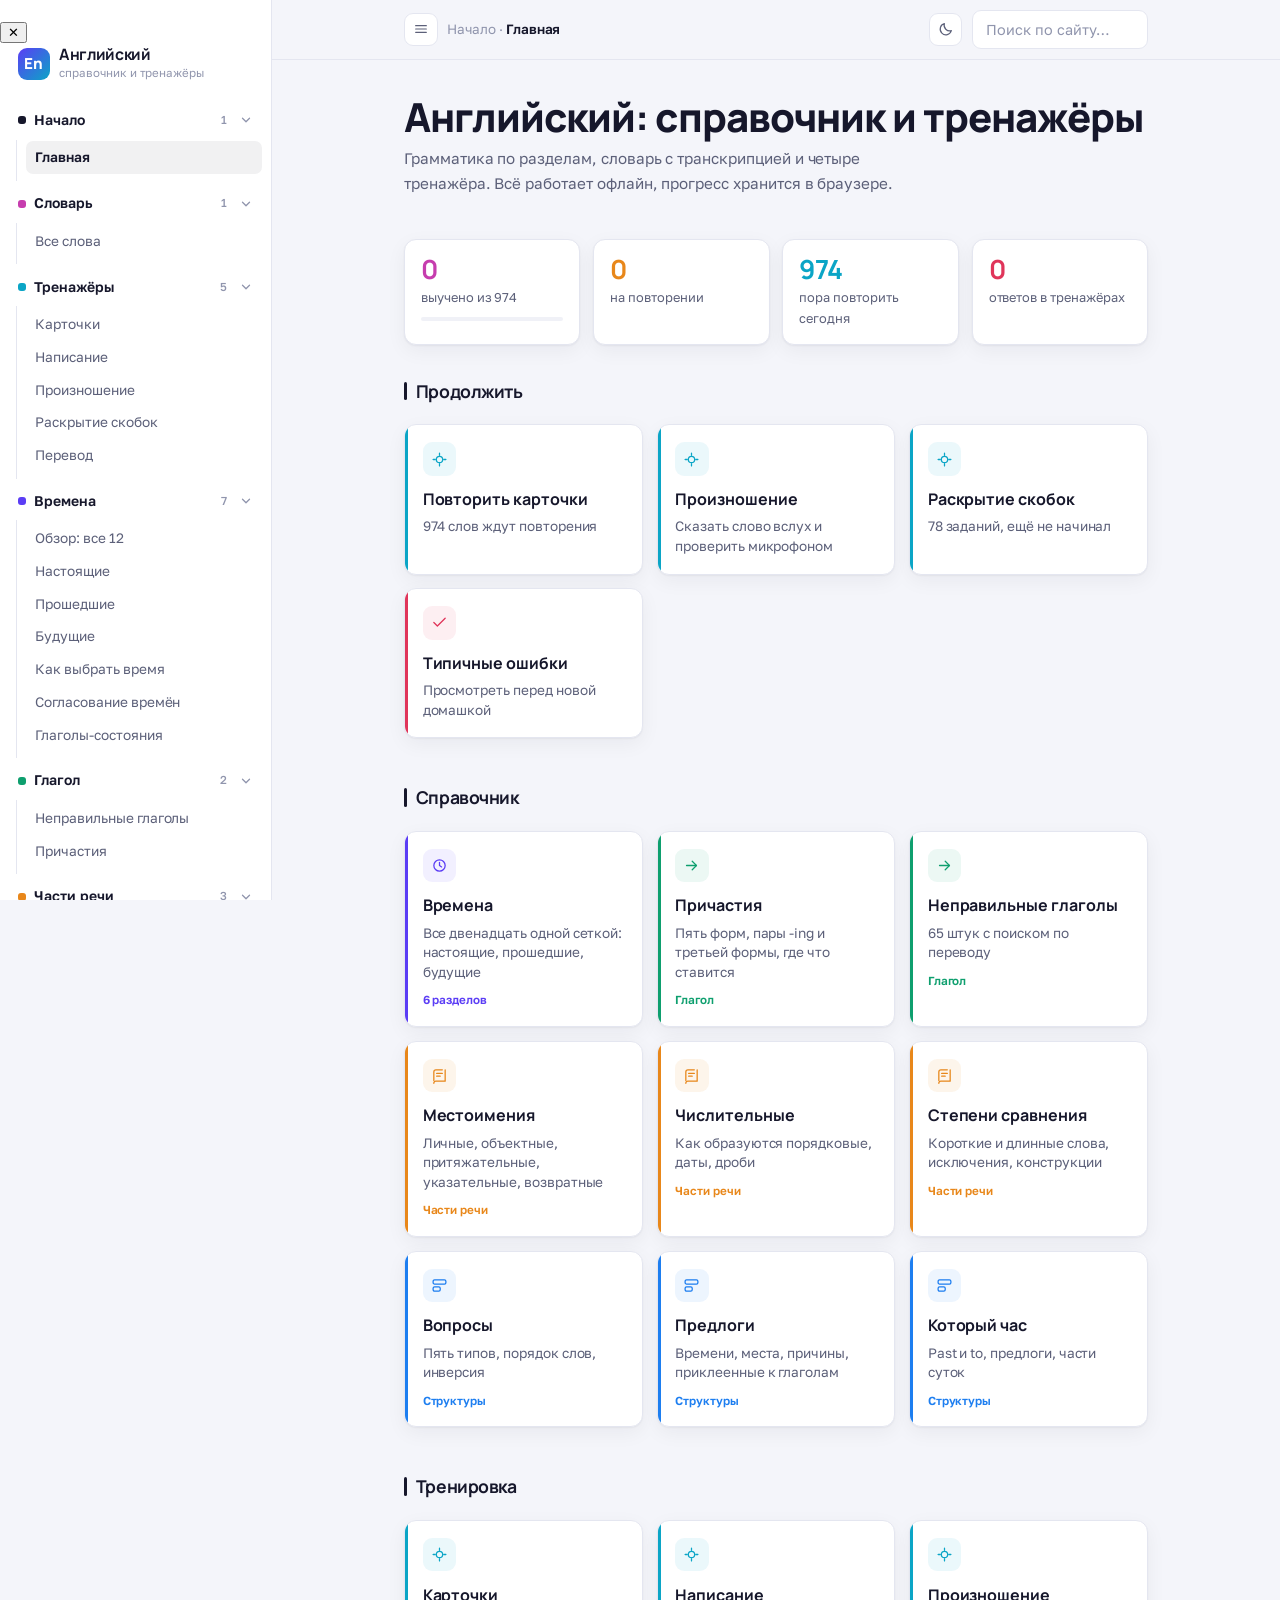
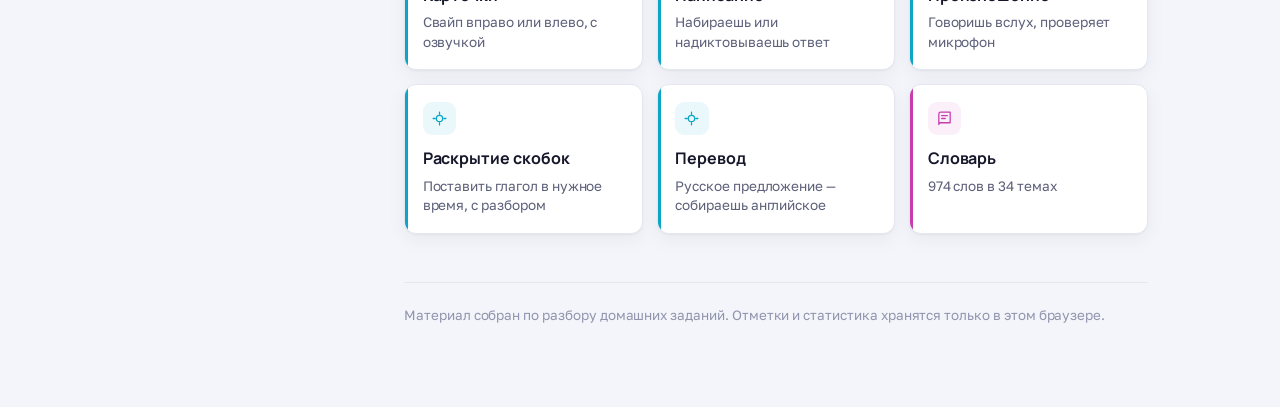
==== commit 1cf9e2d9: "0.2 Уровни слов, озвучка и голосовой ввод" ====
--- a/index.html
+++ b/index.html
@@ -519,6 +519,52 @@
 
 @media (prefers-reduced-motion:reduce){*{animation:none !important;transition:none !important}}
 
+/* =====================================================
+   УРОВНИ СЛОВ, ОЗВУЧКА, МИКРОФОН
+   ===================================================== */
+.lvl{
+  display:inline-flex;align-items:center;gap:.35rem;
+  font-size:.73rem;font-weight:600;padding:.18em .6em;border-radius:20px;
+  border:1px solid transparent;white-space:nowrap;line-height:1.4;
+}
+.lvl b{font-weight:700}
+.lvl.l0{color:var(--ink-faint);background:var(--surface-2)}
+.lvl.l1{color:var(--warn);background:var(--warn-bg);border-color:var(--warn-line)}
+.lvl.l2{color:var(--ok);background:var(--ok-bg);border-color:var(--ok-line)}
+button.lvl{cursor:pointer;font-family:inherit}
+button.lvl:hover{filter:brightness(.96);border-color:currentColor}
+
+.lvlbar{display:flex;flex-wrap:wrap;gap:.4rem;margin-top:.8rem}
+.lvlnow{margin-top:.6rem;font-size:.85rem;color:var(--ink-soft)}
+.seen{color:var(--ink-faint);font-size:.9em}
+
+tr.lv2 td.main,tr.lv2 td:nth-child(4){opacity:.55}
+
+.flash-lvl{position:absolute;top:2.9rem;left:50%;transform:translateX(-50%)}
+
+.iconbtn.sound{
+  width:1.6rem;height:1.6rem;border-radius:7px;vertical-align:middle;
+  border-color:transparent;background:var(--surface-2);color:var(--ink-soft);
+}
+.iconbtn.sound:hover{color:var(--brand);border-color:var(--brand)}
+.iconbtn.sound svg{width:13px;height:13px}
+
+.btn.mic{border-color:var(--info-line);color:var(--info)}
+.btn.mic:hover{background:var(--info-bg)}
+.btn.mic.rec{
+  background:var(--no-bg);border-color:var(--no);color:var(--no);
+  animation:pulse 1.1s ease-in-out infinite;
+}
+@keyframes pulse{0%,100%{opacity:1}50%{opacity:.62}}
+
+@media (max-width:640px){
+  .flash-lvl{top:2.7rem}
+  table.stack tr{padding-top:2.6rem}
+  table.stack td[data-label="Уровень"]{position:absolute;top:.8rem;left:.9rem;padding:0}
+  table.stack td[data-label="Уровень"]::before{content:none}
+  table.stack td.main{padding-right:0}
+}
+
 </style>
 </head>
 <body>
@@ -563,7 +609,7 @@
 <!-- ===================== СЛОВАРЬ ===================== -->
 <div class="page" id="vocab" data-group="Словарь" data-title="Все слова">
   <h2>Словарь</h2>
-  <p class="lede">Слова из разобранных заданий, бытовая лексика и база A1–A2. У каждого слова транскрипция.</p>
+  <p class="lede">Уровень меняется сам по ответам в тренажёрах: три верных подряд поднимают слово на ступень, ошибка опускает. Нажми на значок уровня, чтобы выставить его вручную.</p>
 
   <div class="controls">
     <input type="search" id="q" placeholder="Слово, перевод или транскрипция…" style="min-width:15rem">
@@ -576,13 +622,24 @@
   <div class="controls chips" id="topicbar"></div>
 
   <div class="controls">
+    <button class="btn on" data-lvl="all" type="button">Любой уровень</button>
+    <button class="btn" data-lvl="0" type="button">Не выучено</button>
+    <button class="btn" data-lvl="1" type="button">Повторение</button>
+    <button class="btn" data-lvl="2" type="button">Выучено</button>
+  </div>
+
+  <div class="controls">
     <span class="counter" id="counter"></span>
-    <button class="btn" id="reset" type="button">Сбросить отметки</button>
-  </div>
+    <button class="btn" id="export" type="button">Сохранить прогресс в файл</button>
+    <label class="btn" for="importfile" style="cursor:pointer">Загрузить из файла</label>
+    <input type="file" id="importfile" accept="application/json,.json" style="display:none">
+    <button class="btn" id="reset" type="button">Сбросить прогресс</button>
+  </div>
+  <div id="io-msg"></div>
 
   <div class="scroller">
   <table class="stack">
-    <thead><tr><th class="chkcell">✓</th><th>Слово</th><th>Транскрипция</th><th>Перевод</th><th>Заметка</th></tr></thead>
+    <thead><tr><th>Уровень</th><th>Слово</th><th>Транскрипция</th><th>Перевод</th><th>Заметка</th></tr></thead>
     <tbody id="rows"></tbody>
   </table>
   </div>
@@ -617,6 +674,18 @@
   <div class="score"><span class="r">Верно: <b id="w-right">0</b></span><span class="w">Ошибок: <b id="w-wrong">0</b></span><span>Осталось: <b id="w-left">0</b></span></div>
   <div class="bar"><i id="w-bar"></i></div>
   <div class="stage" id="w-stage"></div>
+</div>
+
+
+<!-- ===================== ПРОИЗНОШЕНИЕ ===================== -->
+<div class="page" id="speak" data-group="Тренажёры" data-title="Произношение">
+  <h2>Произношение</h2>
+  <p class="lede">Показан перевод — скажи слово по-английски вслух. Нужен микрофон и защищённое соединение: работает по ссылке на сайт, но не при открытии файла с диска.</p>
+
+  <div class="settings" id="s-topics"></div>
+  <div class="score"><span class="r">Верно: <b id="s-right">0</b></span><span class="w">Ошибок: <b id="s-wrong">0</b></span><span>Осталось: <b id="s-left">0</b></span></div>
+  <div class="bar"><i id="s-bar"></i></div>
+  <div class="stage" id="s-stage"></div>
 </div>
 
 <!-- ===================== СКОБКИ ===================== -->
@@ -3275,6 +3344,269 @@
 
 </script>
 <script>
+/* =========================================================
+   ПРОГРЕСС ПО СЛОВАМ
+   Три уровня:
+     0 — не выучено
+     1 — повторение   (3 верных ответа подряд с уровня 0)
+     2 — выучено      (ещё 3 верных ответа подряд)
+   Ошибка опускает слово на уровень ниже и обнуляет серию.
+
+   Слово возвращается в очередь не сразу, а по сроку:
+     уровень 0 — сразу
+     уровень 1 — через 2 дня
+     уровень 2 — через 10 дней
+
+   Хранится в localStorage под ключом progress-v1 как JSON:
+     { "слово": {l:уровень, s:серия, r:верных, w:ошибок, d:срок, t:последний раз} }
+   ========================================================= */
+
+var Progress = {
+  KEY: 'progress-v1',
+  UP: 3,                       // сколько верных подряд для повышения
+  DELAY: [0, 2, 10],           // задержка в днях по уровням
+  NAMES: ['Не выучено', 'Повторение', 'Выучено'],
+
+  _data: null,
+
+  all: function(){
+    if (this._data) return this._data;
+    this._data = Store.get(this.KEY, null);
+
+    if (!this._data){
+      // перенос старых отметок «выучено»
+      this._data = {};
+      var old = Store.get('vocab-learned', null);
+      if (old){
+        var now = Date.now();
+        Object.keys(old).forEach(function(k){
+          Progress._data[k] = {l:2, s:3, r:3, w:0, d:now, t:now};
+        });
+        this.save();
+      }
+    }
+    return this._data;
+  },
+
+  save: function(){ Store.set(this.KEY, this._data); },
+
+  of: function(en){
+    var d = this.all()[en];
+    return d || {l:0, s:0, r:0, w:0, d:0, t:0};
+  },
+
+  level: function(en){ return this.of(en).l; },
+
+  /* ответ в тренажёре: ok — верно или нет */
+  answer: function(en, ok){
+    var d = this.all()[en] || {l:0, s:0, r:0, w:0, d:0, t:0};
+    var now = Date.now();
+
+    if (ok){
+      d.r++; d.s++;
+      if (d.s >= this.UP && d.l < 2){ d.l++; d.s = 0; }
+    } else {
+      d.w++; d.s = 0;
+      if (d.l > 0) d.l--;
+    }
+
+    d.t = now;
+    d.d = now + this.DELAY[d.l] * 86400000;
+    this.all()[en] = d;
+    this.save();
+    return d;
+  },
+
+  /* ручная установка уровня из словаря */
+  setLevel: function(en, level){
+    var d = this.all()[en] || {l:0, s:0, r:0, w:0, d:0, t:0};
+    d.l = Math.max(0, Math.min(2, level));
+    d.s = 0;
+    d.t = Date.now();
+    d.d = d.t + this.DELAY[d.l] * 86400000;
+    this.all()[en] = d;
+    this.save();
+    return d;
+  },
+
+  /* пора ли повторять */
+  isDue: function(en){
+    var d = this.all()[en];
+    if (!d) return true;
+    return Date.now() >= (d.d || 0);
+  },
+
+  counts: function(list){
+    var c = [0, 0, 0];
+    list.forEach(function(w){ c[Progress.level(w.en)]++; });
+    return c;
+  },
+
+  dueCount: function(list){
+    return list.filter(function(w){ return Progress.isDue(w.en); }).length;
+  },
+
+  reset: function(){
+    this._data = {};
+    this.save();
+  },
+
+  /* ---------- перенос прогресса между устройствами ---------- */
+  exportFile: function(){
+    var payload = {
+      app: 'english-trainer',
+      version: 1,
+      savedAt: new Date().toISOString(),
+      progress: this.all(),
+      trainerStats: Store.get('trainer-stats', {}),
+      topics: Store.get('trainer-topics', null)
+    };
+    var blob = new Blob([JSON.stringify(payload, null, 2)], {type:'application/json'});
+    var a = document.createElement('a');
+    a.href = URL.createObjectURL(blob);
+    a.download = 'english-progress-' + new Date().toISOString().slice(0,10) + '.json';
+    document.body.appendChild(a);
+    a.click();
+    setTimeout(function(){ URL.revokeObjectURL(a.href); a.remove(); }, 200);
+  },
+
+  importFile: function(file, done){
+    var reader = new FileReader();
+    reader.onload = function(){
+      try {
+        var p = JSON.parse(reader.result);
+        if (!p || !p.progress) throw new Error('нет данных о прогрессе');
+        var added = 0;
+        Object.keys(p.progress).forEach(function(k){
+          var incoming = p.progress[k];
+          var current = Progress.all()[k];
+          // при слиянии выигрывает более высокий уровень
+          if (!current || (incoming.l || 0) > (current.l || 0) ||
+              (incoming.t || 0) > (current.t || 0)){
+            Progress.all()[k] = incoming;
+            added++;
+          }
+        });
+        Progress.save();
+        if (p.trainerStats) Store.set('trainer-stats', p.trainerStats);
+        if (p.topics) Store.set('trainer-topics', p.topics);
+        done(null, added);
+      } catch (e){
+        done(e);
+      }
+    };
+    reader.onerror = function(){ done(new Error('не удалось прочитать файл')); };
+    reader.readAsText(file);
+  }
+};
+
+/* =========================================================
+   ОЗВУЧКА
+   Работает во всех современных браузерах, интернет не нужен.
+   ========================================================= */
+var Speak = {
+  ok: ('speechSynthesis' in window),
+  voice: null,
+
+  pick: function(){
+    if (!this.ok) return null;
+    if (this.voice) return this.voice;
+    var list = speechSynthesis.getVoices();
+    if (!list.length) return null;
+    var pref = ['en-GB', 'en_GB', 'en-US', 'en_US', 'en'];
+    for (var i = 0; i < pref.length; i++){
+      var v = list.filter(function(x){ return (x.lang || '').indexOf(pref[i]) === 0; })[0];
+      if (v){ this.voice = v; return v; }
+    }
+    return null;
+  },
+
+  say: function(text){
+    if (!this.ok) return false;
+    try {
+      speechSynthesis.cancel();
+      var u = new SpeechSynthesisUtterance(String(text).replace(/\s*\/.*$/, ''));
+      var v = this.pick();
+      if (v) u.voice = v;
+      u.lang = (v && v.lang) || 'en-GB';
+      u.rate = 0.92;
+      speechSynthesis.speak(u);
+      return true;
+    } catch (e){ return false; }
+  }
+};
+if (Speak.ok && speechSynthesis.onvoiceschanged !== undefined){
+  speechSynthesis.onvoiceschanged = function(){ Speak.voice = null; Speak.pick(); };
+}
+
+/* =========================================================
+   РАСПОЗНАВАНИЕ РЕЧИ
+   Есть в Chrome, Edge, Safari. В Firefox нет.
+   Нужен https — по ссылке и на GitHub Pages работает,
+   при открытии файла с диска микрофон недоступен.
+   ========================================================= */
+var Listen = {
+  SR: window.SpeechRecognition || window.webkitSpeechRecognition || null,
+  ok: false,
+  rec: null,
+  busy: false,
+
+  init: function(){
+    this.ok = !!this.SR && (location.protocol === 'https:' || location.hostname === 'localhost');
+    return this.ok;
+  },
+
+  why: function(){
+    if (!this.SR) return 'Браузер не умеет распознавать речь. Работает в Chrome, Edge и Safari.';
+    if (location.protocol !== 'https:' && location.hostname !== 'localhost')
+      return 'Микрофон доступен только по защищённому адресу. Откройте сайт по ссылке https, а не файлом с диска.';
+    return 'Не удалось включить микрофон.';
+  },
+
+  /* onResult получает массив вариантов распознавания */
+  start: function(onResult, onError, onEnd){
+    if (!this.ok || this.busy) return false;
+    try {
+      var r = new this.SR();
+      r.lang = 'en-GB';
+      r.interimResults = false;
+      r.maxAlternatives = 5;
+      r.continuous = false;
+
+      var self = this;
+      r.onresult = function(e){
+        var res = e.results[0], variants = [];
+        for (var i = 0; i < res.length; i++) variants.push(res[i].transcript);
+        onResult(variants);
+      };
+      r.onerror = function(e){
+        var msg = 'Ошибка микрофона';
+        if (e.error === 'not-allowed') msg = 'Доступ к микрофону запрещён. Разрешите его в настройках сайта.';
+        if (e.error === 'no-speech')   msg = 'Ничего не услышал. Попробуйте ещё раз.';
+        if (e.error === 'network')     msg = 'Распознаванию нужен интернет.';
+        if (onError) onError(msg);
+      };
+      r.onend = function(){ self.busy = false; if (onEnd) onEnd(); };
+
+      this.rec = r;
+      this.busy = true;
+      r.start();
+      return true;
+    } catch (e){
+      this.busy = false;
+      if (onError) onError('Не удалось включить микрофон.');
+      return false;
+    }
+  },
+
+  stop: function(){
+    if (this.rec && this.busy){ try { this.rec.stop(); } catch (e){} }
+  }
+};
+Listen.init();
+
+</script>
+<script>
 /* ===================== ГЛАВНАЯ ===================== */
 (function(){
   var statsBox = document.getElementById('home-stats');
@@ -3286,27 +3618,30 @@
   }
 
   function render(){
-    var learned = Store.get('vocab-learned', {});
-    var done = Object.keys(learned).length;
+    var c = Progress.counts(VOCAB);
+    var done = c[2];
+    var due = Progress.dueCount(VOCAB);
     var st = Store.get('trainer-stats', {});
     function pct(k){ var s = st[k]; return (s && s.total) ? Math.round(100*s.right/s.total) : 0; }
     var totalAnswers = ['cards','write','gaps','translate'].reduce(function(a,k){ return a + ((st[k]&&st[k].total)||0); }, 0);
 
     statsBox.innerHTML =
       '<div class="stat" ' + gv('Словарь') + '><div class="stat-n">' + done + '</div>' +
-        '<div class="stat-l">слов выучено из ' + VOCAB.length + '</div>' +
+        '<div class="stat-l">выучено из ' + VOCAB.length + '</div>' +
         '<div class="mini"><i style="width:' + Math.round(100*done/VOCAB.length) + '%"></i></div></div>' +
-      '<div class="stat" ' + gv('Тренажёры') + '><div class="stat-n">' + totalAnswers + '</div>' +
-        '<div class="stat-l">ответов в тренажёрах</div></div>' +
-      '<div class="stat" ' + gv('Времена') + '><div class="stat-n">' + (GAPS.length + TRANSLATE.length) + '</div>' +
-        '<div class="stat-l">заданий в банке</div></div>' +
-      '<div class="stat" ' + gv('Проверка') + '><div class="stat-n">' + pct('gaps') + '%</div>' +
-        '<div class="stat-l">верных на скобках</div>' +
-        '<div class="mini"><i style="width:' + pct('gaps') + '%"></i></div></div>';
+      '<div class="stat" ' + gv('Части речи') + '><div class="stat-n">' + c[1] + '</div>' +
+        '<div class="stat-l">на повторении</div></div>' +
+      '<div class="stat" ' + gv('Тренажёры') + '><div class="stat-n">' + due + '</div>' +
+        '<div class="stat-l">пора повторить сегодня</div></div>' +
+      '<div class="stat" ' + gv('Проверка') + '><div class="stat-n">' + totalAnswers + '</div>' +
+        '<div class="stat-l">ответов в тренажёрах</div></div>';
 
     var resume = [];
-    if (done < VOCAB.length)
-      resume.push(['#cards','Тренажёры','Повторить карточки','Осталось выучить ' + (VOCAB.length - done) + ' слов']);
+    if (due > 0)
+      resume.push(['#cards','Тренажёры','Повторить карточки', due + ' слов ждут повторения']);
+    else
+      resume.push(['#cards','Тренажёры','Повторить карточки','На сегодня всё повторено — можно взять новые темы']);
+    resume.push(['#speak','Тренажёры','Произношение','Сказать слово вслух и проверить микрофоном']);
     resume.push(['#gaps','Тренажёры','Раскрытие скобок', (st.gaps && st.gaps.total) ? 'Продолжить тренировку' : GAPS.length + ' заданий, ещё не начинал']);
     resume.push(['#mistakes','Проверка','Типичные ошибки','Просмотреть перед новой домашкой']);
 
@@ -3334,8 +3669,9 @@
     }).join('');
 
     var tr = [
-      ['#cards','Карточки','Свайп вправо или влево, с транскрипцией'],
-      ['#write','Написание','Русское слово — набираешь английское'],
+      ['#cards','Карточки','Свайп вправо или влево, с озвучкой'],
+      ['#write','Написание','Набираешь или надиктовываешь ответ'],
+      ['#speak','Произношение','Говоришь вслух, проверяет микрофон'],
       ['#gaps','Раскрытие скобок','Поставить глагол в нужное время, с разбором'],
       ['#translate','Перевод','Русское предложение — собираешь английское'],
       ['#vocab','Словарь','' + VOCAB.length + ' слов в ' + TOPICS.length + ' темах']
@@ -3356,11 +3692,12 @@
 (function(){
   var rows = document.getElementById('rows');
   if (!rows) return;
-  var learned = Store.get('vocab-learned', {});
-  var setFilter = 'all', topicFilter = 'all', hideLearned = false, query = '';
+
+  var setFilter = 'all', topicFilter = 'all', lvlFilter = 'all', query = '';
   var counter = document.getElementById('counter');
   var topicbar = document.getElementById('topicbar');
   var qInput = document.getElementById('q');
+  var msg = document.getElementById('io-msg');
 
   function drawTopics(){
     var list = TOPICS.filter(function(t){ return setFilter === 'all' || t.set === setFilter; });
@@ -3377,28 +3714,43 @@
     var list = VOCAB.filter(function(w){
       if (setFilter !== 'all' && w.set !== setFilter) return false;
       if (topicFilter !== 'all' && w.topic !== topicFilter) return false;
-      if (hideLearned && learned[w.en]) return false;
+      if (lvlFilter !== 'all' && Progress.level(w.en) !== +lvlFilter) return false;
       if (q && (w.en + ' ' + w.ru + ' ' + (w.tr||'') + ' ' + (w.note||'')).toLowerCase().indexOf(q) === -1) return false;
       return true;
     });
+
     rows.innerHTML = list.map(function(w){
-      var on = !!learned[w.en];
-      return '<tr class="' + (on ? 'learned' : '') + '">' +
-        '<td class="chkcell"><input type="checkbox" class="chk" data-k="' + esc(w.en).replace(/"/g,'&quot;') + '"' + (on ? ' checked' : '') + '></td>' +
-        '<td class="en main">' + esc(w.en) + '</td>' +
-        '<td class="ipa">' + esc(w.tr || '') + '</td>' +
-        '<td>' + esc(w.ru) + '</td>' +
-        '<td style="color:var(--ink-soft)" data-label="—">' + esc(w.note || '') + '</td></tr>';
+      var d = Progress.of(w.en);
+      var lvl = d.l;
+      var seen = d.r + d.w;
+      return '<tr class="lv' + lvl + '">' +
+        '<td data-label="Уровень"><button class="lvl l' + lvl + ' btnlvl" type="button" data-word="' +
+          esc(w.en).replace(/"/g,'&quot;') + '" title="Нажми, чтобы сменить вручную">' +
+          Progress.NAMES[lvl] + '</button></td>' +
+        '<td class="en main">' + esc(w.en) +
+          (Speak.ok ? ' <button class="iconbtn sound" type="button" data-say="' + esc(w.en).replace(/"/g,'&quot;') +
+            '" title="Послушать"><svg viewBox="0 0 24 24"><path d="M11 5 6 9H3v6h3l5 4z"/>' +
+            '<path d="M15.5 8.5a5 5 0 0 1 0 7"/></svg></button>' : '') + '</td>' +
+        '<td class="ipa" data-label="—">' + esc(w.tr || '') + '</td>' +
+        '<td data-label="—">' + esc(w.ru) + '</td>' +
+        '<td style="color:var(--ink-soft)" data-label="—">' + esc(w.note || '') +
+          (seen ? '<span class="seen"> · ответов: ' + seen + '</span>' : '') + '</td></tr>';
     }).join('') || '<tr><td colspan="5" style="color:var(--ink-faint)">Ничего не найдено</td></tr>';
-    counter.textContent = 'Показано ' + list.length + ' · выучено ' + Object.keys(learned).length + ' из ' + VOCAB.length;
+
+    var c = Progress.counts(VOCAB);
+    counter.textContent = 'Показано ' + list.length + ' · выучено ' + c[2] +
+      ' · на повторении ' + c[1] + ' · не выучено ' + c[0];
   }
 
-  rows.addEventListener('change', function(e){
-    if (!e.target.classList.contains('chk')) return;
-    if (e.target.checked) learned[e.target.dataset.k] = true; else delete learned[e.target.dataset.k];
-    Store.set('vocab-learned', learned);
+  /* смена уровня вручную: по кругу */
+  rows.addEventListener('click', function(e){
+    var b = e.target.closest('.btnlvl');
+    if (!b) return;
+    var en = b.dataset.word;
+    Progress.setLevel(en, (Progress.level(en) + 1) % 3);
     render();
   });
+
   [].slice.call(document.querySelectorAll('[data-set]')).forEach(function(b){
     b.addEventListener('click', function(){
       setFilter = b.dataset.set; topicFilter = 'all';
@@ -3406,24 +3758,50 @@
       b.classList.add('on'); drawTopics(); render();
     });
   });
+  [].slice.call(document.querySelectorAll('[data-lvl]')).forEach(function(b){
+    b.addEventListener('click', function(){
+      lvlFilter = b.dataset.lvl;
+      document.querySelectorAll('[data-lvl]').forEach(function(x){ x.classList.remove('on'); });
+      b.classList.add('on'); render();
+    });
+  });
   topicbar.addEventListener('click', function(e){
     var b = e.target.closest('[data-topic]');
     if (!b) return;
     topicFilter = b.dataset.topic; drawTopics(); render();
   });
-  document.getElementById('hide').addEventListener('click', function(){
-    hideLearned = !hideLearned;
-    this.classList.toggle('on', hideLearned);
-    this.textContent = hideLearned ? 'Показать все' : 'Скрыть выученные';
-    render();
+  qInput.addEventListener('input', function(){ query = this.value; render(); });
+
+  /* ---------- перенос прогресса ---------- */
+  function note(text, bad){
+    msg.innerHTML = '<div class="verdict ' + (bad ? 'no' : 'ok') + '"><b>' +
+      (bad ? 'Не вышло' : 'Готово') + '</b>' + esc(text) + '</div>';
+    setTimeout(function(){ msg.innerHTML = ''; }, 6000);
+  }
+
+  document.getElementById('export').addEventListener('click', function(){
+    Progress.exportFile();
+    note('Файл сохранён. Перенеси его на другое устройство и загрузи там.');
   });
-  qInput.addEventListener('input', function(){ query = this.value; render(); });
+
+  document.getElementById('importfile').addEventListener('change', function(){
+    var f = this.files && this.files[0];
+    if (!f) return;
+    Progress.importFile(f, function(err, added){
+      if (err) return note(err.message, true);
+      render();
+      note('Загружено записей: ' + added + '.');
+    });
+    this.value = '';
+  });
+
   document.getElementById('reset').addEventListener('click', function(){
-    if (!confirm('Снять все отметки «выучено»?')) return;
-    learned = {}; Store.set('vocab-learned', learned); render();
+    if (!confirm('Сбросить весь прогресс по словам? Это действие нельзя отменить.')) return;
+    Progress.reset(); render();
   });
 
   drawTopics(); render();
+  document.addEventListener('pageshown', function(e){ if (e.detail.id === 'vocab') render(); });
 })();
 
 /* ===================== НЕПРАВИЛЬНЫЕ ГЛАГОЛЫ ===================== */
@@ -3458,7 +3836,6 @@
   Store.set('trainer-stats', STATS);
 }
 
-/* Очередь: верный ответ убирает карточку, неверный возвращает её через пару позиций */
 function Queue(items){
   this.items = shuffle(items);
   this.right = 0; this.wrong = 0;
@@ -3486,10 +3863,30 @@
   return diff <= 2;
 }
 
+/* значок уровня слова */
+function levelChip(en){
+  var l = Progress.level(en);
+  return '<span class="lvl l' + l + '">' + Progress.NAMES[l] + '</span>';
+}
+
+/* кнопка озвучки */
+function soundBtn(word){
+  if (!Speak.ok) return '';
+  return '<button class="iconbtn sound" type="button" data-say="' + esc(word).replace(/"/g,'&quot;') +
+         '" title="Послушать" aria-label="Послушать">' +
+         '<svg viewBox="0 0 24 24"><path d="M11 5 6 9H3v6h3l5 4z"/>' +
+         '<path d="M15.5 8.5a5 5 0 0 1 0 7"/><path d="M18.5 5.5a9 9 0 0 1 0 13"/></svg></button>';
+}
+document.addEventListener('click', function(e){
+  var b = e.target.closest('[data-say]');
+  if (b){ e.stopPropagation(); Speak.say(b.dataset.say); }
+});
+
 /* ===================== ВЫБОР ТЕМ ===================== */
 /* Общий для карточек и написания. Хранится в браузере. */
 var TopicPicker = {
   key: 'trainer-topics',
+  dueKey: 'trainer-due-only',
   selected: null,
   load: function(){
     if (this.selected) return this.selected;
@@ -3508,9 +3905,21 @@
     this.save();
   },
   setAll: function(names){ this.selected = names.slice(); this.save(); },
-  words: function(){
+
+  dueOnly: function(){ return Store.get(this.dueKey, true); },
+  setDueOnly: function(v){ Store.set(this.dueKey, !!v); },
+
+  /* все слова выбранных тем */
+  pool: function(){
     var sel = this.load();
     return VOCAB.filter(function(w){ return sel.indexOf(w.topic) !== -1; });
+  },
+  /* слова для тренировки: с учётом срока повторения */
+  words: function(){
+    var pool = this.pool();
+    if (!this.dueOnly()) return pool;
+    var due = pool.filter(function(w){ return Progress.isDue(w.en); });
+    return due.length ? due : pool;
   }
 };
 
@@ -3522,6 +3931,10 @@
   function draw(){
     var talk = TOPICS.filter(function(t){ return t.set !== 'hw'; });
     var hw   = TOPICS.filter(function(t){ return t.set === 'hw'; });
+
+    var poolAll = TopicPicker.pool();
+    var c = Progress.counts(poolAll);
+    var due = Progress.dueCount(poolAll);
 
     function chips(list){
       return list.map(function(t){
@@ -3540,10 +3953,22 @@
       '</div>' +
       '<h5>Разговорные темы</h5><div class="topiclist">' + chips(talk) + '</div>' +
       '<h5 style="margin-top:.95rem">Из домашек</h5><div class="topiclist">' + chips(hw) + '</div>' +
-      '<div class="counter" style="margin-top:.8rem">Выбрано слов: ' + TopicPicker.words().length + '</div>';
+      '<div class="setrow" style="margin:.95rem 0 0">' +
+        '<span class="topicchip' + (TopicPicker.dueOnly() ? ' on' : '') + '" data-due="1">' +
+          'Только те, что пора повторить <span class="n">' + due + '</span></span>' +
+      '</div>' +
+      '<div class="lvlbar">' +
+        '<span class="lvl l0">Не выучено <b>' + c[0] + '</b></span>' +
+        '<span class="lvl l1">Повторение <b>' + c[1] + '</b></span>' +
+        '<span class="lvl l2">Выучено <b>' + c[2] + '</b></span>' +
+      '</div>';
   }
 
   host.addEventListener('click', function(e){
+    if (e.target.closest('[data-due]')){
+      TopicPicker.setDueOnly(!TopicPicker.dueOnly());
+      draw(); onChange(); return;
+    }
     var chip = e.target.closest('[data-topic]');
     if (chip){ TopicPicker.toggle(chip.dataset.topic); draw(); onChange(); return; }
     var pick = e.target.closest('[data-pick]');
@@ -3558,6 +3983,7 @@
     }
   });
 
+  host._redraw = draw;
   draw();
 }
 
@@ -3585,11 +4011,12 @@
     return '<div class="swipe-card ' + cls + '">' +
       '<div class="stamp yes">ЗНАЮ</div><div class="stamp no">НЕ ЗНАЮ</div>' +
       '<div class="flash-topic">' + esc(w.topic) + '</div>' +
+      '<div class="flash-lvl">' + levelChip(w.en) + '</div>' +
       '<div class="flash-word">' + esc(front) + '</div>' +
-      (!reversed && ipa ? '<div class="flash-ipa">' + esc(ipa) + '</div>' : '') +
+      (!reversed ? '<div class="flash-ipa">' + esc(ipa) + ' ' + soundBtn(w.en) + '</div>' : '') +
       (showBack
         ? '<div class="flash-back"><div class="flash-ru">' + esc(back) + '</div>' +
-          (reversed && ipa ? '<div class="flash-ipa">' + esc(ipa) + '</div>' : '') +
+          (reversed && ipa ? '<div class="flash-ipa">' + esc(ipa) + ' ' + soundBtn(w.en) + '</div>' : '') +
           (w.note ? '<div class="flash-note">' + esc(w.note) + '</div>' : '') + '</div>'
         : '<div class="flash-hint">Нажми, чтобы перевернуть</div>') +
       '</div>';
@@ -3621,12 +4048,16 @@
   }
 
   function decide(card, dir){
+    var w = q.current();
     card.classList.add(dir > 0 ? 'gone-right' : 'gone-left');
     bumpStat('cards', dir > 0);
+    Progress.answer(w.en, dir > 0);
     setTimeout(function(){
       if (dir > 0) q.pass(); else q.fail();
       flipped = false;
       draw();
+      var panel = document.getElementById('c-topics');
+      if (panel && panel._redraw) panel._redraw();
     }, 220);
   }
 
@@ -3662,7 +4093,10 @@
     card.addEventListener('touchstart', function(e){ down(e.touches[0].clientX, e.touches[0].clientY); }, {passive:true});
     card.addEventListener('touchmove',  function(e){ move(e.touches[0].clientX, e.touches[0].clientY); }, {passive:true});
     card.addEventListener('touchend',   up);
-    card.addEventListener('mousedown',  function(e){ e.preventDefault(); down(e.clientX, e.clientY); });
+    card.addEventListener('mousedown',  function(e){
+      if (e.target.closest('[data-say]')) return;
+      e.preventDefault(); down(e.clientX, e.clientY);
+    });
     window.addEventListener('mousemove', function(e){ move(e.clientX, e.clientY); });
     window.addEventListener('mouseup',   up);
   }
@@ -3723,10 +4157,11 @@
       return;
     }
     stage.innerHTML =
-      '<div class="qmeta">' + esc(w.topic) + ' · напиши по-английски</div>' +
+      '<div class="qmeta">' + esc(w.topic) + ' · ' + levelChip(w.en) + '</div>' +
       '<p class="qtext">' + esc(w.ru) + '</p>' +
       '<div class="answerrow">' +
-        '<input type="text" id="w-input" autocomplete="off" autocapitalize="off" spellcheck="false" placeholder="Ответ…">' +
+        '<input type="text" id="w-input" autocomplete="off" autocapitalize="off" spellcheck="false" placeholder="Напиши по-английски…">' +
+        (Listen.ok ? '<button class="btn mic" id="w-mic" type="button">🎤 Сказать</button>' : '') +
         '<button class="btn primary" id="w-check" type="button">Проверить</button>' +
         '<button class="btn" id="w-skip" type="button">Не знаю</button>' +
       '</div><div id="w-verdict"></div>';
@@ -3736,6 +4171,18 @@
     input.addEventListener('keydown', function(e){ if (e.key === 'Enter') check(); });
     document.getElementById('w-check').addEventListener('click', check);
     document.getElementById('w-skip').addEventListener('click', function(){ reveal(false, true); });
+
+    var mic = document.getElementById('w-mic');
+    if (mic) mic.addEventListener('click', function(){
+      var self = this;
+      self.classList.add('rec'); self.textContent = '● Слушаю…';
+      Listen.start(
+        function(variants){ input.value = variants[0]; check(); },
+        function(msg){ document.getElementById('w-verdict').innerHTML =
+          '<div class="verdict no"><b>Микрофон</b>' + esc(msg) + '</div>'; },
+        function(){ self.classList.remove('rec'); self.textContent = '🎤 Сказать'; }
+      );
+    });
   }
 
   function check(){
@@ -3753,18 +4200,23 @@
   function reveal(ok, skipped){
     var w = q.current();
     bumpStat('write', ok);
+    var d = Progress.answer(w.en, ok);
     document.getElementById('w-verdict').innerHTML =
       '<div class="verdict ' + (ok ? 'ok' : 'no') + '"><b>' +
       (ok ? 'Верно' : (skipped ? 'Ответ' : 'Не так')) + '</b>' +
       '<span class="en">' + esc(w.en) + '</span>' +
-      (w.tr ? ' <span class="ipa">' + esc(w.tr) + '</span>' : '') +
+      (w.tr ? ' <span class="ipa">' + esc(w.tr) + '</span>' : '') + ' ' + soundBtn(w.en) +
       (w.note ? '<br><span style="color:var(--ink-soft);font-size:.9em">' + esc(w.note) + '</span>' : '') +
-      '</div>';
+      '<div class="lvlnow">Теперь: ' + Progress.NAMES[d.l] +
+        (d.l < 2 ? ' · до повышения ' + (Progress.UP - d.s) : '') + '</div></div>';
     var btn = document.getElementById('w-check');
     btn.textContent = 'Дальше';
     btn.onclick = next;
     document.getElementById('w-skip').style.display = 'none';
+    var mic = document.getElementById('w-mic'); if (mic) mic.style.display = 'none';
     document.getElementById('w-input').onkeydown = function(e){ if (e.key === 'Enter') next(); };
+    var panel = document.getElementById('w-topics');
+    if (panel && panel._redraw) panel._redraw();
     function next(){ if (ok) q.pass(); else q.fail(); draw(); }
   }
 
@@ -3903,7 +4355,7 @@
     document.getElementById('t-verdict').innerHTML =
       '<div class="verdict ' + (ok ? 'ok' : 'no') + '"><b>' +
       (ok ? 'Верно' : (skipped ? 'Ответ' : 'Не так')) + '</b>' +
-      '<span class="en">' + esc(t.a[0]) + '</span>' +
+      '<span class="en">' + esc(t.a[0]) + '</span> ' + soundBtn(t.a[0]) +
       (t.a.length > 1 ? '<br><span style="color:var(--ink-soft);font-size:.9em">Также принимается: ' + esc(t.a[1]) + '</span>' : '') +
       '<br><span style="color:var(--ink-soft);font-size:.9em">' + esc(t.why) + '</span></div>';
     var btn = document.getElementById('t-check');
@@ -3917,6 +4369,107 @@
   draw();
 })();
 
+/* =====================================================
+   ПРОИЗНОШЕНИЕ — говоришь вслух, проверяет микрофон
+   ===================================================== */
+(function(){
+  var stage = document.getElementById('s-stage');
+  if (!stage) return;
+  var q = null, total = 0;
+  var panel = document.getElementById('s-topics');
+
+  function build(){
+    // берём короткие слова: длинные фразы распознаются плохо
+    var list = TopicPicker.words().filter(function(w){ return w.en.split(' ').length <= 4; });
+    q = new Queue(list); total = list.length;
+    draw();
+  }
+
+  function draw(){
+    document.getElementById('s-right').textContent = q.right;
+    document.getElementById('s-wrong').textContent = q.wrong;
+    document.getElementById('s-left').textContent = q.left();
+    setBar('s-bar', q.right, total);
+
+    if (!Listen.ok){
+      stage.innerHTML =
+        '<div class="qmeta">Произношение</div>' +
+        '<p class="qtext">Микрофон недоступен</p>' +
+        '<p class="qhint">' + esc(Listen.why()) + '</p>' +
+        '<p class="qhint">Озвучка при этом работает: послушать слово можно на карточках, ' +
+        'в «Написании» и в «Переводе».</p>';
+      return;
+    }
+
+    var w = q.current();
+    if (!w){
+      stage.innerHTML = '<p class="qtext">Всё пройдено.</p><p class="qhint">Верно с первого раза: ' +
+        q.right + ' из ' + total + '</p>';
+      if (panel && panel._redraw) panel._redraw();
+      return;
+    }
+
+    stage.innerHTML =
+      '<div class="qmeta">' + esc(w.topic) + ' · ' + levelChip(w.en) + '</div>' +
+      '<p class="qtext">' + esc(w.ru) + '</p>' +
+      '<p class="qhint">Скажи это слово по-английски вслух.</p>' +
+      '<div class="answerrow">' +
+        '<button class="btn primary mic" id="s-mic" type="button">🎤 Говорить</button>' +
+        '<button class="btn" id="s-hear" type="button">Подсказать голосом</button>' +
+        '<button class="btn" id="s-skip" type="button">Не знаю</button>' +
+      '</div><div id="s-verdict"></div>';
+
+    document.getElementById('s-mic').addEventListener('click', listen);
+    document.getElementById('s-hear').addEventListener('click', function(){
+      Speak.say(w.en);
+      document.getElementById('s-verdict').innerHTML =
+        '<div class="verdict no"><b>Подсказка</b><span class="en">' + esc(w.en) + '</span>' +
+        (w.tr ? ' <span class="ipa">' + esc(w.tr) + '</span>' : '') + '</div>';
+    });
+    document.getElementById('s-skip').addEventListener('click', function(){ reveal(false, true, ''); });
+  }
+
+  function listen(){
+    var w = q.current(), btn = document.getElementById('s-mic');
+    btn.classList.add('rec'); btn.textContent = '● Слушаю…';
+    Listen.start(
+      function(variants){
+        var ok = variants.some(function(v){ return matches(v, [w.en]); });
+        if (!ok) ok = variants.some(function(v){ return closeEnough(v, w.en); });
+        reveal(ok, false, variants[0]);
+      },
+      function(msg){
+        document.getElementById('s-verdict').innerHTML =
+          '<div class="verdict no"><b>Микрофон</b>' + esc(msg) + '</div>';
+      },
+      function(){ btn.classList.remove('rec'); btn.textContent = '🎤 Говорить'; }
+    );
+  }
+
+  function reveal(ok, skipped, heard){
+    var w = q.current();
+    bumpStat('speak', ok);
+    var d = Progress.answer(w.en, ok);
+    document.getElementById('s-verdict').innerHTML =
+      '<div class="verdict ' + (ok ? 'ok' : 'no') + '"><b>' +
+      (ok ? 'Верно' : (skipped ? 'Ответ' : 'Не так')) + '</b>' +
+      '<span class="en">' + esc(w.en) + '</span>' +
+      (w.tr ? ' <span class="ipa">' + esc(w.tr) + '</span>' : '') + ' ' + soundBtn(w.en) +
+      (heard && !ok ? '<br><span style="color:var(--ink-soft);font-size:.9em">Услышал: «' + esc(heard) + '»</span>' : '') +
+      '<div class="lvlnow">Теперь: ' + Progress.NAMES[d.l] +
+        (d.l < 2 ? ' · до повышения ' + (Progress.UP - d.s) : '') + '</div>' +
+      '<div style="margin-top:.75rem"><button class="btn primary" id="s-next" type="button">Дальше</button></div></div>';
+    document.getElementById('s-next').addEventListener('click', function(){
+      if (ok) q.pass(); else q.fail();
+      draw();
+    });
+    if (panel && panel._redraw) panel._redraw();
+  }
+
+  renderTopicPanel(panel, build);
+  build();
+})();
+
 </script>
 </body>
 </html>
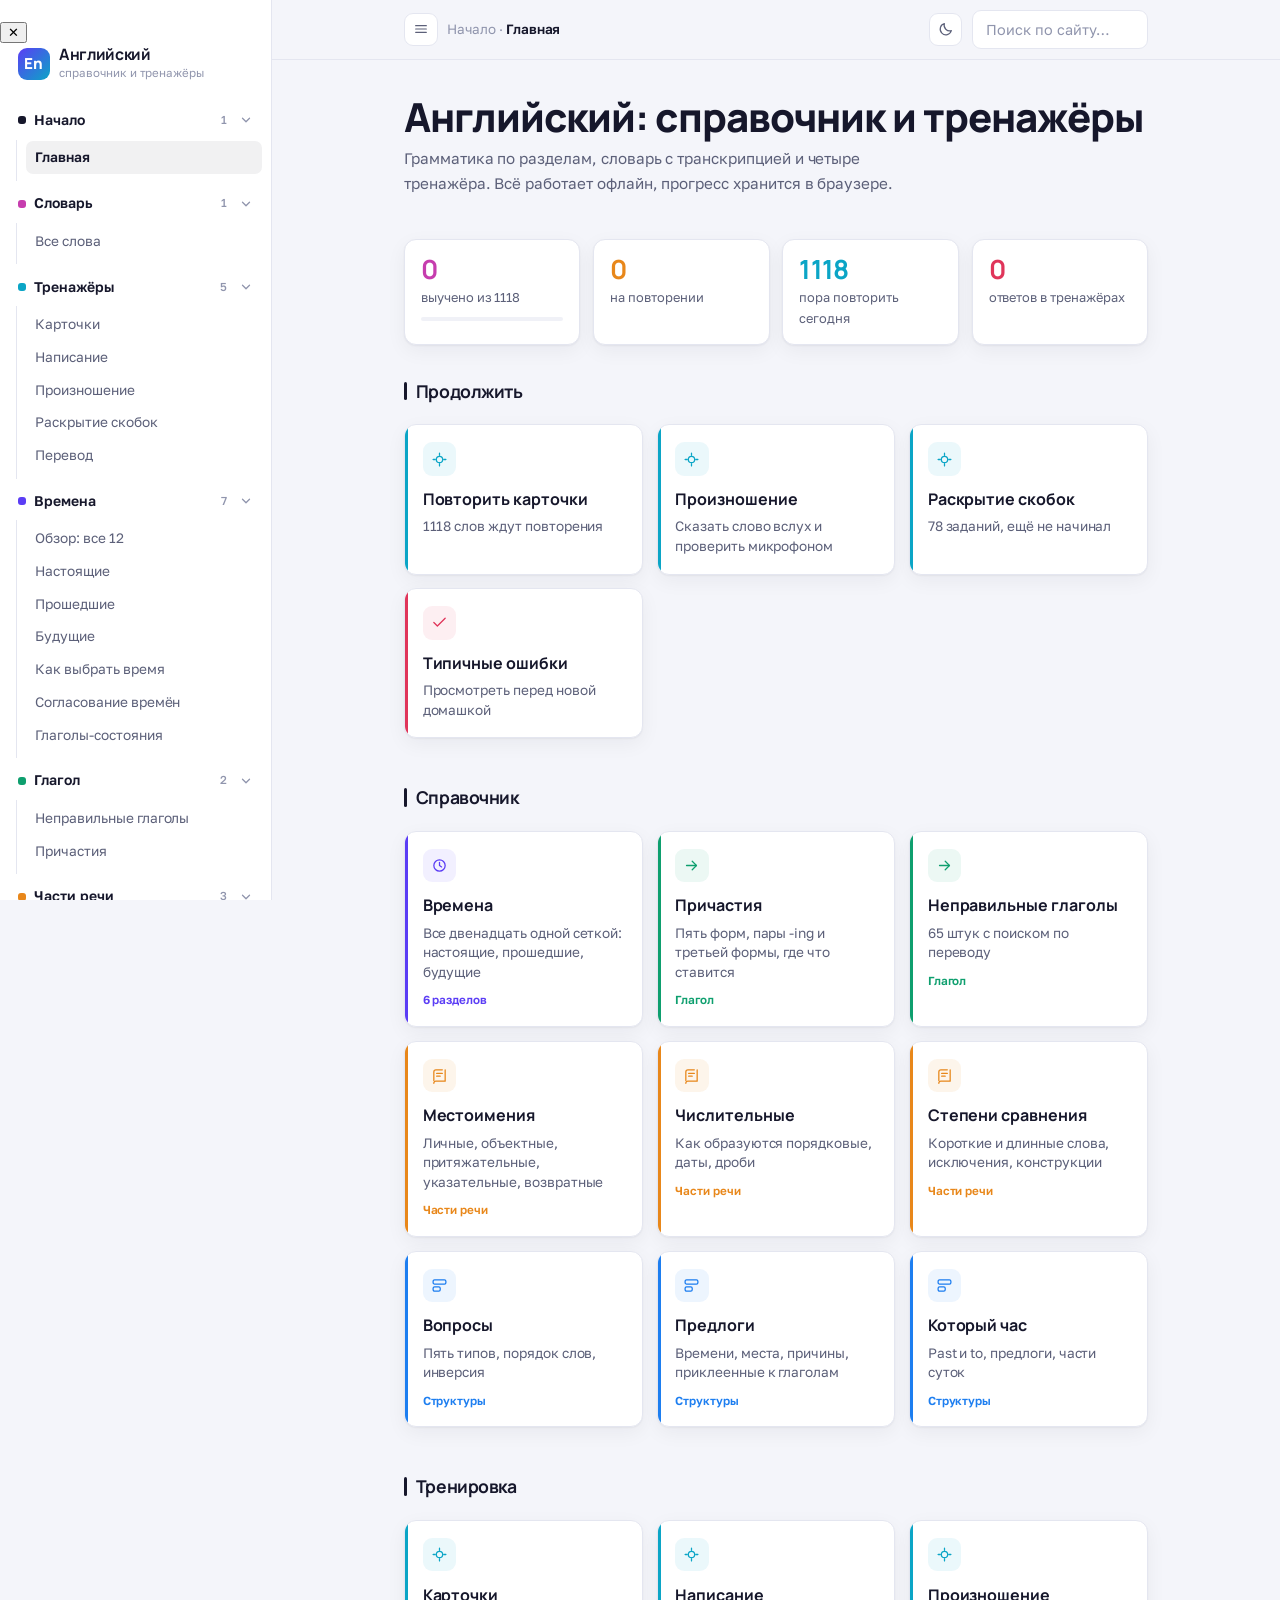
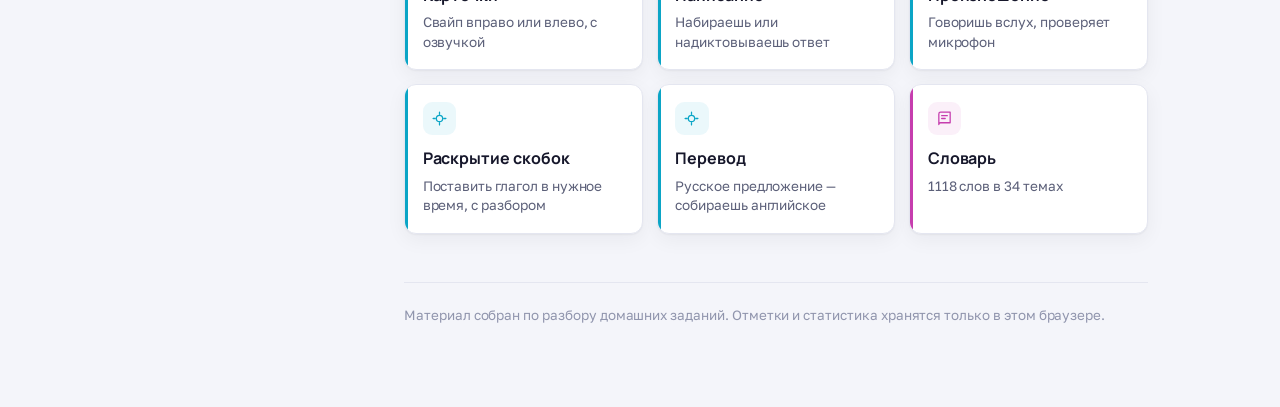
==== commit ad07fcde: "0.3 Система проверки" ====
--- a/index.html
+++ b/index.html
@@ -565,6 +565,25 @@
   table.stack td.main{padding-right:0}
 }
 
+/* выпадающий список голосов */
+select{
+  font:inherit;font-size:.9rem;padding:.45rem .7rem;border:1px solid var(--line);
+  border-radius:9px;background:var(--surface);color:var(--ink);
+}
+select:focus{border-color:var(--brand)}
+
+/* счётчики навыков */
+.skills{display:inline-flex;gap:.3rem;margin-left:.4rem;vertical-align:middle}
+.skill{
+  font-size:.7rem;font-weight:600;padding:.12em .45em;border-radius:6px;
+  background:var(--surface-2);color:var(--ink-faint);white-space:nowrap;
+}
+.skill.done{background:var(--ok-bg);color:var(--ok)}
+.flash-lvl{display:flex;gap:.4rem;align-items:center;justify-content:center;flex-wrap:wrap}
+@media (max-width:640px){
+  .skills{display:flex;margin:.35rem 0 0}
+}
+
 </style>
 </head>
 <body>
@@ -609,7 +628,7 @@
 <!-- ===================== СЛОВАРЬ ===================== -->
 <div class="page" id="vocab" data-group="Словарь" data-title="Все слова">
   <h2>Словарь</h2>
-  <p class="lede">Уровень меняется сам по ответам в тренажёрах: три верных подряд поднимают слово на ступень, ошибка опускает. Нажми на значок уровня, чтобы выставить его вручную.</p>
+  <p class="lede">Уровень считается сам: нужно три раза написать слово и три раза произнести. Карточки не влияют на уровень — это чистое повторение. Нажми на значок уровня, чтобы выставить его вручную.</p>
 
   <div class="controls">
     <input type="search" id="q" placeholder="Слово, перевод или транскрипция…" style="min-width:15rem">
@@ -619,6 +638,9 @@
     <button class="btn" id="hide" type="button">Скрыть выученные</button>
   </div>
 
+  <div class="settings" id="v-skill"></div>
+  <div class="settings" id="v-voice"></div>
+
   <div class="controls chips" id="topicbar"></div>
 
   <div class="controls">
@@ -682,6 +704,8 @@
   <h2>Произношение</h2>
   <p class="lede">Показан перевод — скажи слово по-английски вслух. Нужен микрофон и защищённое соединение: работает по ссылке на сайт, но не при открытии файла с диска.</p>
 
+  <div class="settings" id="s-voice"></div>
+  <div class="settings" id="s-fuzzy"></div>
   <div class="settings" id="s-topics"></div>
   <div class="score"><span class="r">Верно: <b id="s-right">0</b></span><span class="w">Ошибок: <b id="s-wrong">0</b></span><span>Осталось: <b id="s-left">0</b></span></div>
   <div class="bar"><i id="s-bar"></i></div>
@@ -2226,7 +2250,7 @@
 {en:"Hello / Hi", tr:"/həˈləʊ, haɪ/", ru:"Здравствуйте / Привет", note:"", topic:"Общение", set:"basic"},
 {en:"Goodbye / Bye", tr:"/ɡʊdˈbaɪ, baɪ/", ru:"До свидания / Пока", note:"", topic:"Общение", set:"basic"},
 {en:"Please", tr:"/pliːz/", ru:"Пожалуйста (просьба)", note:"", topic:"Общение", set:"basic"},
-{en:"Thank you / Thanks", tr:"/θæŋk juː/", ru:"Спасибо", note:"ответ: You're welcome", topic:"Общение", set:"basic"},
+{en:"Thank you / Thanks", tr:"/θæŋk juː, θæŋks/", ru:"Спасибо", note:"ответ: You're welcome", topic:"Общение", set:"basic"},
 {en:"Sorry / Excuse me", tr:"/ˈsɒri, ɪkˈskjuːz miː/", ru:"Извините", note:"sorry — после, excuse me — до", topic:"Общение", set:"basic"},
 {en:"How are you?", tr:"/haʊ ɑː juː/", ru:"Как дела?", note:"ответ: I'm fine, thanks", topic:"Общение", set:"basic"},
 {en:"Nice to meet you.", tr:"/naɪs tə miːt juː/", ru:"Приятно познакомиться.", note:"", topic:"Общение", set:"basic"},
@@ -2283,7 +2307,7 @@
 {en:"bedroom", tr:"/ˈbedruːm/", ru:"спальня", note:"", topic:"Дом и быт", set:"basic"},
 {en:"kitchen", tr:"/ˈkɪtʃɪn/", ru:"кухня", note:"", topic:"Дом и быт", set:"basic"},
 {en:"living room", tr:"/ˈlɪvɪŋ ruːm/", ru:"гостиная", note:"", topic:"Дом и быт", set:"basic"},
-{en:"switch on / off", tr:"/swɪtʃ/", ru:"включить / выключить", note:"также turn on / off", topic:"Дом и быт", set:"basic"},
+{en:"switch on / switch off", tr:"/swɪtʃ ɒn, swɪtʃ ɒf/", ru:"включить / выключить", note:"также turn on / off", topic:"Дом и быт", set:"basic"},
 {en:"washing machine", tr:"/ˈwɒʃɪŋ məˌʃiːn/", ru:"стиральная машина", note:"", topic:"Дом и быт", set:"basic"},
 {en:"fridge", tr:"/frɪdʒ/", ru:"холодильник", note:"полное refrigerator", topic:"Дом и быт", set:"basic"},
 
@@ -2363,7 +2387,7 @@
 {en:"get married", tr:"/ɡet ˈmærid/", ru:"пожениться", note:"marry somebody, без to", topic:"Семья и люди", set:"basic"},
 {en:"divorced", tr:"/dɪˈvɔːst/", ru:"разведён", note:"", topic:"Семья и люди", set:"basic"},
 {en:"couple", tr:"/ˈkʌpl/", ru:"пара", note:"a couple of — пара штук", topic:"Семья и люди", set:"basic"},
-{en:"boyfriend / girlfriend", tr:"/ˈbɔɪfrend/", ru:"парень / девушка", note:"о романтических отношениях", topic:"Семья и люди", set:"basic"},
+{en:"boyfriend / girlfriend", tr:"/ˈbɔɪfrend, ˈɡɜːlfrend/", ru:"парень / девушка", note:"о романтических отношениях", topic:"Семья и люди", set:"basic"},
 {en:"be born", tr:"/biː bɔːn/", ru:"родиться", note:"I was born in 2000.", topic:"Семья и люди", set:"basic"},
 {en:"grow up", tr:"/ɡrəʊ ʌp/", ru:"расти, взрослеть", note:"", topic:"Семья и люди", set:"basic"},
 {en:"look after", tr:"/lʊk ˈɑːftə/", ru:"заботиться о", note:"", topic:"Семья и люди", set:"basic"},
@@ -2452,7 +2476,7 @@
 {en:"passport", tr:"/ˈpɑːspɔːt/", ru:"паспорт", note:"", topic:"Транспорт и поездки", set:"basic"},
 {en:"flight", tr:"/flaɪt/", ru:"рейс, полёт", note:"", topic:"Транспорт и поездки", set:"basic"},
 {en:"book a room", tr:"/bʊk ə ruːm/", ru:"забронировать номер", note:"", topic:"Транспорт и поездки", set:"basic"},
-{en:"check in / out", tr:"/tʃek ɪn/", ru:"заселяться / выселяться", note:"", topic:"Транспорт и поездки", set:"basic"},
+{en:"check in / check out", tr:"/tʃek ɪn, tʃek aʊt/", ru:"заселяться / выселяться", note:"", topic:"Транспорт и поездки", set:"basic"},
 {en:"tourist", tr:"/ˈtʊərɪst/", ru:"турист", note:"", topic:"Транспорт и поездки", set:"basic"},
 {en:"sightseeing", tr:"/ˈsaɪtsiːɪŋ/", ru:"осмотр достопримечательностей", note:"go sightseeing", topic:"Транспорт и поездки", set:"basic"},
 {en:"souvenir", tr:"/ˌsuːvəˈnɪə/", ru:"сувенир", note:"", topic:"Транспорт и поездки", set:"basic"},
@@ -2466,15 +2490,15 @@
 
 /* --- Страны и языки --- */
 {en:"country", tr:"/ˈkʌntri/", ru:"страна", note:"мн. ч. countries", topic:"Страны и языки", set:"basic"},
-{en:"England / English", tr:"/ˈɪŋɡlənd/", ru:"Англия / английский", note:"языки с заглавной", topic:"Страны и языки", set:"basic"},
-{en:"Britain / British", tr:"/ˈbrɪtn/", ru:"Британия / британский", note:"", topic:"Страны и языки", set:"basic"},
-{en:"America / American", tr:"/əˈmerɪkə/", ru:"Америка / американский", note:"", topic:"Страны и языки", set:"basic"},
+{en:"England / English", tr:"/ˈɪŋɡlənd, ˈɪŋɡlɪʃ/", ru:"Англия / английский", note:"языки с заглавной", topic:"Страны и языки", set:"basic"},
+{en:"Britain / British", tr:"/ˈbrɪtn, ˈbrɪtɪʃ/", ru:"Британия / британский", note:"", topic:"Страны и языки", set:"basic"},
+{en:"America / American", tr:"/əˈmerɪkə, əˈmerɪkən/", ru:"Америка / американский", note:"", topic:"Страны и языки", set:"basic"},
 {en:"France / French", tr:"/frɑːns, frentʃ/", ru:"Франция / французский", note:"", topic:"Страны и языки", set:"basic"},
-{en:"Germany / German", tr:"/ˈdʒɜːməni/", ru:"Германия / немецкий", note:"", topic:"Страны и языки", set:"basic"},
+{en:"Germany / German", tr:"/ˈdʒɜːməni, ˈdʒɜːmən/", ru:"Германия / немецкий", note:"", topic:"Страны и языки", set:"basic"},
 {en:"Spain / Spanish", tr:"/speɪn, ˈspænɪʃ/", ru:"Испания / испанский", note:"", topic:"Страны и языки", set:"basic"},
-{en:"Italy / Italian", tr:"/ˈɪtəli/", ru:"Италия / итальянский", note:"", topic:"Страны и языки", set:"basic"},
-{en:"Russia / Russian", tr:"/ˈrʌʃə/", ru:"Россия / русский", note:"", topic:"Страны и языки", set:"basic"},
-{en:"China / Chinese", tr:"/ˈtʃaɪnə/", ru:"Китай / китайский", note:"", topic:"Страны и языки", set:"basic"},
+{en:"Italy / Italian", tr:"/ˈɪtəli, ɪˈtæliən/", ru:"Италия / итальянский", note:"", topic:"Страны и языки", set:"basic"},
+{en:"Russia / Russian", tr:"/ˈrʌʃə, ˈrʌʃn/", ru:"Россия / русский", note:"", topic:"Страны и языки", set:"basic"},
+{en:"China / Chinese", tr:"/ˈtʃaɪnə, ˌtʃaɪˈniːz/", ru:"Китай / китайский", note:"", topic:"Страны и языки", set:"basic"},
 {en:"capital", tr:"/ˈkæpɪtl/", ru:"столица", note:"также «заглавная буква»", topic:"Страны и языки", set:"basic"},
 {en:"border", tr:"/ˈbɔːdə/", ru:"граница", note:"", topic:"Страны и языки", set:"basic"},
 {en:"foreign", tr:"/ˈfɒrən/", ru:"иностранный", note:"g не читается", topic:"Страны и языки", set:"basic"},
@@ -2649,7 +2673,7 @@
 /* --- Фразовые глаголы --- */
 {en:"get up", tr:"/ɡet ʌp/", ru:"вставать с постели", note:"", topic:"Фразовые глаголы", set:"basic"},
 {en:"put on", tr:"/pʊt ɒn/", ru:"надевать", note:"", topic:"Фразовые глаголы", set:"basic"},
-{en:"turn on / off", tr:"/tɜːn ɒn/", ru:"включать / выключать", note:"turn it on", topic:"Фразовые глаголы", set:"basic"},
+{en:"turn on / turn off", tr:"/tɜːn ɒn, tɜːn ɒf/", ru:"включать / выключать", note:"turn it on", topic:"Фразовые глаголы", set:"basic"},
 {en:"look for", tr:"/lʊk fɔː/", ru:"искать", note:"", topic:"Фразовые глаголы", set:"basic"},
 {en:"look after", tr:"/lʊk ˈɑːftə/", ru:"присматривать за", note:"", topic:"Фразовые глаголы", set:"basic"},
 {en:"look forward to", tr:"/lʊk ˈfɔːwəd tuː/", ru:"с нетерпением ждать", note:"дальше -ing форма", topic:"Фразовые глаголы", set:"basic"},
@@ -2661,10 +2685,10 @@
 {en:"pick up", tr:"/pɪk ʌp/", ru:"поднимать; забирать", note:"", topic:"Фразовые глаголы", set:"basic"},
 {en:"put off", tr:"/pʊt ɒf/", ru:"откладывать", note:"дальше -ing", topic:"Фразовые глаголы", set:"basic"},
 {en:"take off", tr:"/teɪk ɒf/", ru:"снимать; взлетать", note:"", topic:"Фразовые глаголы", set:"basic"},
-{en:"get on / get off", tr:"/ɡet ɒn/", ru:"садиться / выходить", note:"о транспорте", topic:"Фразовые глаголы", set:"basic"},
+{en:"get on / get off", tr:"/ɡet ɒn, ɡet ɒf/", ru:"садиться / выходить", note:"о транспорте", topic:"Фразовые глаголы", set:"basic"},
 {en:"run out of", tr:"/rʌn aʊt əv/", ru:"закончиться (о запасе)", note:"We ran out of milk.", topic:"Фразовые глаголы", set:"basic"},
 {en:"wake up", tr:"/weɪk ʌp/", ru:"просыпаться", note:"", topic:"Фразовые глаголы", set:"basic"},
-{en:"sit down / stand up", tr:"/sɪt daʊn/", ru:"садиться / вставать", note:"", topic:"Фразовые глаголы", set:"basic"},
+{en:"sit down / stand up", tr:"/sɪt daʊn, stænd ʌp/", ru:"садиться / вставать", note:"", topic:"Фразовые глаголы", set:"basic"},
 
 /* --- Описание: прилагательные --- */
 {en:"good / bad", tr:"/ɡʊd, bæd/", ru:"хороший / плохой", note:"better, worse", topic:"Прилагательные", set:"basic"},
@@ -2686,7 +2710,7 @@
 {en:"busy / free", tr:"/ˈbɪzi, friː/", ru:"занятой / свободный", note:"«бизи»", topic:"Прилагательные", set:"basic"},
 {en:"favourite", tr:"/ˈfeɪvərɪt/", ru:"любимый", note:"амер. favorite", topic:"Прилагательные", set:"basic"},
 {en:"famous", tr:"/ˈfeɪməs/", ru:"известный", note:"famous for", topic:"Прилагательные", set:"basic"},
-{en:"possible / impossible", tr:"/ˈpɒsəbl/", ru:"возможный / невозможный", note:"", topic:"Прилагательные", set:"basic"},
+{en:"possible / impossible", tr:"/ˈpɒsəbl, ɪmˈpɒsəbl/", ru:"возможный / невозможный", note:"", topic:"Прилагательные", set:"basic"},
 {en:"true / false", tr:"/truː, fɔːls/", ru:"верный / неверный", note:"", topic:"Прилагательные", set:"basic"},
 {en:"right / wrong", tr:"/raɪt, rɒŋ/", ru:"правильный / неправильный", note:"You are right.", topic:"Прилагательные", set:"basic"},
 {en:"sure", tr:"/ʃʊə/", ru:"уверенный", note:"be sure about", topic:"Прилагательные", set:"basic"},
@@ -2805,7 +2829,7 @@
 {en:"half", tr:"/hɑːf/", ru:"половина", note:"l не читается; мн. ч. halves", topic:"Числа и цвета", set:"basic"},
 {en:"quarter", tr:"/ˈkwɔːtə/", ru:"четверть", note:"", topic:"Числа и цвета", set:"basic"},
 {en:"double", tr:"/ˈdʌbl/", ru:"двойной, вдвое", note:"", topic:"Числа и цвета", set:"basic"},
-{en:"metre / centimetre", tr:"/ˈmiːtə/", ru:"метр / сантиметр", note:"амер. meter", topic:"Числа и цвета", set:"basic"},
+{en:"metre / centimetre", tr:"/ˈmiːtə, ˈsentɪmiːtə/", ru:"метр / сантиметр", note:"амер. meter", topic:"Числа и цвета", set:"basic"},
 {en:"kilometre / mile", tr:"/ˈkɪləmiːtə, maɪl/", ru:"километр / миля", note:"", topic:"Числа и цвета", set:"basic"},
 {en:"weight", tr:"/weɪt/", ru:"вес", note:"gh не читается", topic:"Числа и цвета", set:"basic"},
 {en:"height", tr:"/haɪt/", ru:"высота, рост", note:"«хайт»", topic:"Числа и цвета", set:"basic"},
@@ -2813,7 +2837,7 @@
 {en:"pound / euro", tr:"/paʊnd, ˈjʊərəʊ/", ru:"фунт / евро", note:"", topic:"Числа и цвета", set:"basic"},
 {en:"dollar / cent", tr:"/ˈdɒlə, sent/", ru:"доллар / цент", note:"", topic:"Числа и цвета", set:"basic"},
 {en:"about / around", tr:"/əˈbaʊt, əˈraʊnd/", ru:"примерно", note:"about ten people", topic:"Числа и цвета", set:"basic"},
-{en:"more than / less than", tr:"/mɔː ðæn/", ru:"больше чем / меньше чем", note:"", topic:"Числа и цвета", set:"basic"},
+{en:"more than / less than", tr:"/mɔː ðæn, les ðæn/", ru:"больше чем / меньше чем", note:"", topic:"Числа и цвета", set:"basic"},
 {en:"total", tr:"/ˈtəʊtl/", ru:"итого, всего", note:"", topic:"Числа и цвета", set:"basic"},
 {en:"per cent", tr:"/pə ˈsent/", ru:"процент", note:"fifty per cent", topic:"Числа и цвета", set:"basic"},
 
@@ -2826,7 +2850,7 @@
 {en:"I think that…", tr:"/aɪ θɪŋk ðæt/", ru:"Я думаю, что…", note:"запятая не ставится", topic:"Общение", set:"basic"},
 {en:"In my opinion", tr:"/ɪn maɪ əˈpɪnjən/", ru:"По-моему", note:"", topic:"Общение", set:"basic"},
 {en:"It depends on…", tr:"/ɪt dɪˈpendz ɒn/", ru:"Зависит от…", note:"предлог on", topic:"Общение", set:"basic"},
-{en:"I agree / I disagree", tr:"/aɪ əˈɡriː/", ru:"Согласен / не согласен", note:"agree with somebody", topic:"Общение", set:"basic"},
+{en:"I agree / I disagree", tr:"/aɪ əˈɡriː, aɪ ˌdɪsəˈɡriː/", ru:"Согласен / не согласен", note:"agree with somebody", topic:"Общение", set:"basic"},
 {en:"That's a good idea.", tr:"/ˈaɪdɪə/", ru:"Хорошая мысль.", note:"", topic:"Общение", set:"basic"},
 {en:"I'm afraid not.", tr:"/aɪm əˈfreɪd nɒt/", ru:"Боюсь, что нет.", note:"вежливый отказ", topic:"Общение", set:"basic"},
 {en:"Never mind.", tr:"/ˈnevə maɪnd/", ru:"Ничего страшного.", note:"", topic:"Общение", set:"basic"},
@@ -2864,7 +2888,7 @@
 {en:"opposite", tr:"/ˈɒpəzɪt/", ru:"напротив", note:"opposite the bank", topic:"Направления", set:"basic"},
 {en:"next to", tr:"/nekst tuː/", ru:"рядом с", note:"", topic:"Направления", set:"basic"},
 {en:"far / near", tr:"/fɑː, nɪə/", ru:"далеко / близко", note:"far from", topic:"Направления", set:"basic"},
-{en:"upstairs / downstairs", tr:"/ˌʌpˈsteəz/", ru:"наверху / внизу", note:"без предлога", topic:"Направления", set:"basic"},
+{en:"upstairs / downstairs", tr:"/ˌʌpˈsteəz, ˌdaʊnˈsteəz/", ru:"наверху / внизу", note:"без предлога", topic:"Направления", set:"basic"},
 {en:"inside / outside", tr:"/ɪnˈsaɪd, aʊtˈsaɪd/", ru:"внутри / снаружи", note:"", topic:"Направления", set:"basic"},
 {en:"everywhere / nowhere", tr:"/ˈevriweə, ˈnəʊweə/", ru:"везде / нигде", note:"nowhere уже отрицание", topic:"Направления", set:"basic"},
 {en:"somewhere / anywhere", tr:"/ˈsʌmweə, ˈeniweə/", ru:"где-то / где-нибудь", note:"", topic:"Направления", set:"basic"},
@@ -2875,13 +2899,55 @@
 
 
 /* ---------- СБОРКА ----------
+
+   Записи вида «arm / leg» и «one, two, three» разбиваются на отдельные слова:
+   писать и произносить их по одному удобнее, чем целой связкой.
+   Не делятся: предложения (кончаются на точку или вопрос) и пары из темы
+   «Легко перепутать» — там противопоставление и есть смысл записи.
+
    Повторы по слову убираются: остаётся первое вхождение. */
+
+function splitEntry(w){
+  var isSentence = /[.!?…]$/.test(String(w.en).trim());
+  var isPair     = w.topic === 'Легко перепутать';
+  if (isSentence || isPair || !/[\/,]/.test(w.en)) return [w];
+
+  var en = w.en.split(/\s*[\/,]\s*/).map(function(x){ return x.trim(); }).filter(Boolean);
+  if (en.length < 2) return [w];
+
+  var ru = w.ru.split(/\s*[\/,]\s*/).map(function(x){ return x.trim(); }).filter(Boolean);
+  var paired = (en.length === ru.length);
+
+  /* длинные куски без парного перевода не режем — получится каша */
+  if (!paired && en.some(function(x){ return x.split(' ').length > 3; })) return [w];
+
+  /* транскрипция вида «/ɑːm, leɡ/» тоже делится по запятой */
+  var trs;
+  var inner = String(w.tr || '').replace(/^\//, '').replace(/\/$/, '');
+  var tp = inner.split(/\s*,\s*/).map(function(x){ return x.trim(); }).filter(Boolean);
+  if (tp.length === en.length) trs = tp.map(function(x){ return '/' + x + '/'; });
+  else trs = en.map(function(){ return w.tr || ''; });
+
+  return en.map(function(part, i){
+    return {
+      en: part,
+      tr: trs[i],
+      ru: paired ? ru[i] : w.ru,
+      note: w.note,
+      topic: w.topic,
+      set: w.set
+    };
+  });
+}
+
 var VOCAB = (function(){
   var all = [].concat(VOCAB_BASIC, VOCAB_EXT1, VOCAB_EXT2, VOCAB_EXT3, VOCAB_EXT4, VOCAB_DAILY, VOCAB_HW);
   var seen = {}, out = [];
-  all.forEach(function(w){
-    var k = w.en.toLowerCase();
-    if (!seen[k]){ seen[k] = 1; out.push(w); }
+  all.forEach(function(entry){
+    splitEntry(entry).forEach(function(w){
+      var k = w.en.toLowerCase();
+      if (!seen[k]){ seen[k] = 1; out.push(w); }
+    });
   });
   return out;
 })();
@@ -3346,44 +3412,78 @@
 <script>
 /* =========================================================
    ПРОГРЕСС ПО СЛОВАМ
-   Три уровня:
-     0 — не выучено
-     1 — повторение   (3 верных ответа подряд с уровня 0)
-     2 — выучено      (ещё 3 верных ответа подряд)
-   Ошибка опускает слово на уровень ниже и обнуляет серию.
-
-   Слово возвращается в очередь не сразу, а по сроку:
-     уровень 0 — сразу
-     уровень 1 — через 2 дня
-     уровень 2 — через 10 дней
-
-   Хранится в localStorage под ключом progress-v1 как JSON:
-     { "слово": {l:уровень, s:серия, r:верных, w:ошибок, d:срок, t:последний раз} }
+
+   Два навыка считаются раздельно:
+     write — написание   (тренажёр «Написание»)
+     speak — произношение (тренажёр «Произношение»)
+
+   Верный ответ прибавляет к своему навыку, ошибка отнимает.
+   Нужно по 3 в каждом.
+
+   Уровень выводится из навыков:
+     0 «Не выучено»  — ни один навык не набран
+     1 «Повторение»  — набран один навык
+     2 «Выучено»     — набраны оба
+
+   Карточки — чистое повторение: двигают срок возврата,
+   но навыки не трогают.
+
+   Срок возврата по уровням: сразу / 2 дня / 10 дней.
+
+   Хранится в localStorage под ключом progress-v2 как JSON:
+     { "слово": {w:написание, s:произношение, r:верных, x:ошибок, d:срок, t:когда} }
    ========================================================= */
 
 var Progress = {
-  KEY: 'progress-v1',
-  UP: 3,                       // сколько верных подряд для повышения
+  KEY: 'progress-v2',
+  NEED: 3,                     // сколько верных нужно в каждом навыке
   DELAY: [0, 2, 10],           // задержка в днях по уровням
   NAMES: ['Не выучено', 'Повторение', 'Выучено'],
+  SPEAK_KEY: 'progress-use-speak',
 
   _data: null,
+
+  /* учитывать ли произношение: без микрофона это недостижимо */
+  useSpeak: function(){
+    var saved = Store.get(this.SPEAK_KEY, null);
+    if (saved !== null) return !!saved;
+    return !!(typeof Listen !== 'undefined' && Listen.ok);
+  },
+  setUseSpeak: function(v){ Store.set(this.SPEAK_KEY, !!v); },
 
   all: function(){
     if (this._data) return this._data;
     this._data = Store.get(this.KEY, null);
 
     if (!this._data){
-      // перенос старых отметок «выучено»
       this._data = {};
+      var now = Date.now();
+
+      /* перенос из прежней схемы с одним счётчиком */
+      var v1 = Store.get('progress-v1', null);
+      if (v1){
+        var self = this;
+        Object.keys(v1).forEach(function(k){
+          var o = v1[k];
+          var done = (o.l >= 2) ? self.NEED : (o.l === 1 ? self.NEED : (o.s || 0));
+          self._data[k] = {
+            w: Math.min(self.NEED, done),
+            s: o.l >= 2 ? self.NEED : 0,
+            r: o.r || 0, x: o.w || 0,
+            d: o.d || now, t: o.t || now
+          };
+        });
+      }
+
+      /* ещё более ранние отметки «выучено» */
       var old = Store.get('vocab-learned', null);
-      if (old){
-        var now = Date.now();
+      if (old && !v1){
+        var me = this;
         Object.keys(old).forEach(function(k){
-          Progress._data[k] = {l:2, s:3, r:3, w:0, d:now, t:now};
+          me._data[k] = {w:me.NEED, s:me.NEED, r:me.NEED, x:0, d:now, t:now};
         });
-        this.save();
       }
+      this.save();
     }
     return this._data;
   },
@@ -3391,45 +3491,69 @@
   save: function(){ Store.set(this.KEY, this._data); },
 
   of: function(en){
-    var d = this.all()[en];
-    return d || {l:0, s:0, r:0, w:0, d:0, t:0};
+    return this.all()[en] || {w:0, s:0, r:0, x:0, d:0, t:0};
   },
 
-  level: function(en){ return this.of(en).l; },
-
-  /* ответ в тренажёре: ok — верно или нет */
-  answer: function(en, ok){
-    var d = this.all()[en] || {l:0, s:0, r:0, w:0, d:0, t:0};
+  /* уровень выводится из навыков, а не хранится */
+  level: function(en){
+    var d = this.of(en);
+    var wOk = d.w >= this.NEED;
+    var sOk = d.s >= this.NEED;
+    if (!this.useSpeak()) return wOk ? 2 : (d.w > 0 ? 1 : 0);
+    if (wOk && sOk) return 2;
+    if (wOk || sOk) return 1;
+    return 0;
+  },
+
+  /* сколько осталось до полного освоения */
+  remaining: function(en){
+    var d = this.of(en);
+    return {
+      write: Math.max(0, this.NEED - d.w),
+      speak: this.useSpeak() ? Math.max(0, this.NEED - d.s) : 0
+    };
+  },
+
+  /* ответ в тренажёре навыка: skill — "write" или "speak" */
+  answer: function(en, ok, skill){
+    var d = this.all()[en] || {w:0, s:0, r:0, x:0, d:0, t:0};
     var now = Date.now();
-
-    if (ok){
-      d.r++; d.s++;
-      if (d.s >= this.UP && d.l < 2){ d.l++; d.s = 0; }
-    } else {
-      d.w++; d.s = 0;
-      if (d.l > 0) d.l--;
-    }
+    var key = (skill === 'speak') ? 's' : 'w';
+
+    if (ok){ d[key] = Math.min(this.NEED, (d[key] || 0) + 1); d.r++; }
+    else    { d[key] = Math.max(0, (d[key] || 0) - 1);        d.x++; }
 
     d.t = now;
-    d.d = now + this.DELAY[d.l] * 86400000;
     this.all()[en] = d;
+    d.d = now + this.DELAY[this.level(en)] * 86400000;
     this.save();
     return d;
   },
 
-  /* ручная установка уровня из словаря */
-  setLevel: function(en, level){
-    var d = this.all()[en] || {l:0, s:0, r:0, w:0, d:0, t:0};
-    d.l = Math.max(0, Math.min(2, level));
-    d.s = 0;
-    d.t = Date.now();
-    d.d = d.t + this.DELAY[d.l] * 86400000;
+  /* карточки: только сдвигают срок, навыки не трогают */
+  review: function(en, ok){
+    var d = this.all()[en] || {w:0, s:0, r:0, x:0, d:0, t:0};
+    var now = Date.now();
+    d.t = now;
     this.all()[en] = d;
+    d.d = ok ? now + this.DELAY[this.level(en)] * 86400000 : now;
     this.save();
     return d;
   },
 
-  /* пора ли повторять */
+  /* ручная установка уровня из словаря */
+  setLevel: function(en, level){
+    var d = this.all()[en] || {w:0, s:0, r:0, x:0, d:0, t:0};
+    if (level >= 2){ d.w = this.NEED; d.s = this.NEED; }
+    else if (level === 1){ d.w = this.NEED; d.s = 0; }
+    else { d.w = 0; d.s = 0; }
+    d.t = Date.now();
+    this.all()[en] = d;
+    d.d = d.t + this.DELAY[this.level(en)] * 86400000;
+    this.save();
+    return d;
+  },
+
   isDue: function(en){
     var d = this.all()[en];
     if (!d) return true;
@@ -3437,25 +3561,33 @@
   },
 
   counts: function(list){
-    var c = [0, 0, 0];
-    list.forEach(function(w){ c[Progress.level(w.en)]++; });
+    var c = [0, 0, 0], self = this;
+    list.forEach(function(w){ c[self.level(w.en)]++; });
     return c;
+  },
+
+  /* сколько слов ждёт каждого навыка */
+  skillCounts: function(list){
+    var need = {write:0, speak:0}, self = this;
+    list.forEach(function(w){
+      var r = self.remaining(w.en);
+      if (r.write > 0) need.write++;
+      if (r.speak > 0) need.speak++;
+    });
+    return need;
   },
 
   dueCount: function(list){
     return list.filter(function(w){ return Progress.isDue(w.en); }).length;
   },
 
-  reset: function(){
-    this._data = {};
-    this.save();
-  },
-
-  /* ---------- перенос прогресса между устройствами ---------- */
+  reset: function(){ this._data = {}; this.save(); },
+
+  /* ---------- перенос между устройствами ---------- */
   exportFile: function(){
     var payload = {
       app: 'english-trainer',
-      version: 1,
+      version: 2,
       savedAt: new Date().toISOString(),
       progress: this.all(),
       trainerStats: Store.get('trainer-stats', {}),
@@ -3475,25 +3607,34 @@
     reader.onload = function(){
       try {
         var p = JSON.parse(reader.result);
-        if (!p || !p.progress) throw new Error('нет данных о прогрессе');
-        var added = 0;
+        if (!p || !p.progress) throw new Error('в файле нет данных о прогрессе');
+        var added = 0, old = (p.version || 1) < 2;
         Object.keys(p.progress).forEach(function(k){
-          var incoming = p.progress[k];
-          var current = Progress.all()[k];
-          // при слиянии выигрывает более высокий уровень
-          if (!current || (incoming.l || 0) > (current.l || 0) ||
-              (incoming.t || 0) > (current.t || 0)){
-            Progress.all()[k] = incoming;
-            added++;
+          var inc = p.progress[k];
+          if (old){
+            inc = {w: inc.l >= 1 ? Progress.NEED : (inc.s || 0),
+                   s: inc.l >= 2 ? Progress.NEED : 0,
+                   r: inc.r || 0, x: inc.w || 0, d: inc.d || 0, t: inc.t || 0};
           }
+          var cur = Progress.all()[k];
+          /* при слиянии берём лучшее по каждому навыку */
+          if (!cur){ Progress.all()[k] = inc; added++; return; }
+          var merged = {
+            w: Math.max(cur.w || 0, inc.w || 0),
+            s: Math.max(cur.s || 0, inc.s || 0),
+            r: Math.max(cur.r || 0, inc.r || 0),
+            x: Math.max(cur.x || 0, inc.x || 0),
+            d: Math.max(cur.d || 0, inc.d || 0),
+            t: Math.max(cur.t || 0, inc.t || 0)
+          };
+          Progress.all()[k] = merged;
+          added++;
         });
         Progress.save();
         if (p.trainerStats) Store.set('trainer-stats', p.trainerStats);
         if (p.topics) Store.set('trainer-topics', p.topics);
         done(null, added);
-      } catch (e){
-        done(e);
-      }
+      } catch (e){ done(e); }
     };
     reader.onerror = function(){ done(new Error('не удалось прочитать файл')); };
     reader.readAsText(file);
@@ -3502,41 +3643,157 @@
 
 /* =========================================================
    ОЗВУЧКА
-   Работает во всех современных браузерах, интернет не нужен.
+   Главная ловушка: если на устройстве нет английского голоса,
+   браузер читает английский текст русским синтезатором —
+   получается «ком бэк» вместо «кам бэк». Поэтому голос
+   выбирается явно, а при отсутствии английского показывается
+   предупреждение.
    ========================================================= */
 var Speak = {
   ok: ('speechSynthesis' in window),
-  voice: null,
-
-  pick: function(){
-    if (!this.ok) return null;
-    if (this.voice) return this.voice;
-    var list = speechSynthesis.getVoices();
+  KEY: 'voice-name',
+  ready: false,
+
+  list: function(){
+    if (!this.ok) return [];
+    try { return speechSynthesis.getVoices() || []; } catch (e){ return []; }
+  },
+
+  /* только английские голоса */
+  english: function(){
+    return this.list().filter(function(v){ return /^en[-_]/i.test(v.lang || ''); });
+  },
+
+  /* выбранный голос: сохранённый, иначе лучший доступный */
+  voice: function(){
+    var list = this.english();
     if (!list.length) return null;
-    var pref = ['en-GB', 'en_GB', 'en-US', 'en_US', 'en'];
-    for (var i = 0; i < pref.length; i++){
-      var v = list.filter(function(x){ return (x.lang || '').indexOf(pref[i]) === 0; })[0];
-      if (v){ this.voice = v; return v; }
+
+    var saved = Store.get(this.KEY, null);
+    if (saved){
+      var found = list.filter(function(v){ return v.name === saved; })[0];
+      if (found) return found;
     }
-    return null;
+
+    /* предпочтения: британский, потом американский; локальный голос лучше сетевого */
+    var order = ['en-GB', 'en_GB', 'en-US', 'en_US', 'en-AU', 'en'];
+    for (var i = 0; i < order.length; i++){
+      var same = list.filter(function(v){ return (v.lang || '').indexOf(order[i]) === 0; });
+      if (!same.length) continue;
+      var local = same.filter(function(v){ return v.localService; })[0];
+      return local || same[0];
+    }
+    return list[0];
   },
+
+  setVoice: function(name){ Store.set(this.KEY, name || null); },
+
+  /* есть ли вообще английский голос */
+  hasEnglish: function(){ return this.english().length > 0; },
 
   say: function(text){
     if (!this.ok) return false;
+    var clean = String(text).replace(/\s*\/[^/]*\/\s*/g, ' ').trim();
     try {
       speechSynthesis.cancel();
-      var u = new SpeechSynthesisUtterance(String(text).replace(/\s*\/.*$/, ''));
-      var v = this.pick();
-      if (v) u.voice = v;
-      u.lang = (v && v.lang) || 'en-GB';
-      u.rate = 0.92;
+      var u = new SpeechSynthesisUtterance(clean);
+      var v = this.voice();
+      if (v){
+        u.voice = v;
+        u.lang = v.lang;
+      } else {
+        /* английского голоса нет — просим браузер хотя бы прочитать как английский */
+        u.lang = 'en-GB';
+      }
+      u.rate = 0.9;
+      u.pitch = 1;
       speechSynthesis.speak(u);
       return true;
     } catch (e){ return false; }
+  },
+
+  /* список голосов приходит асинхронно, поэтому опрашиваем несколько раз */
+  warmUp: function(done){
+    if (!this.ok){ if (done) done(); return; }
+    var self = this, tries = 0;
+    function check(){
+      tries++;
+      if (self.list().length || tries > 12){
+        self.ready = true;
+        if (done) done();
+        return;
+      }
+      setTimeout(check, 250);
+    }
+    if (speechSynthesis.onvoiceschanged !== undefined){
+      speechSynthesis.onvoiceschanged = function(){
+        self.ready = true;
+        document.dispatchEvent(new CustomEvent('voicesready'));
+      };
+    }
+    check();
   }
 };
-if (Speak.ok && speechSynthesis.onvoiceschanged !== undefined){
-  speechSynthesis.onvoiceschanged = function(){ Speak.voice = null; Speak.pick(); };
+Speak.warmUp(function(){ document.dispatchEvent(new CustomEvent('voicesready')); });
+
+/* ---------- панель выбора голоса ---------- */
+function renderVoicePanel(host){
+  if (!host) return;
+
+  function draw(){
+    if (!Speak.ok){
+      host.innerHTML = '<div class="setrow"><h5 style="margin:0">Озвучка</h5></div>' +
+        '<p class="qhint" style="margin:0">Браузер не умеет синтезировать речь.</p>';
+      return;
+    }
+
+    var list = Speak.english();
+    var cur = Speak.voice();
+
+    if (!list.length){
+      host.innerHTML =
+        '<div class="setrow"><h5 style="margin:0;flex:1">Озвучка</h5>' +
+          '<button class="btn" data-say="come back">Проверить</button></div>' +
+        '<div class="verdict no" style="margin:0"><b>Нет английского голоса</b>' +
+          'Браузер читает английские слова русским синтезатором — звучит неправильно. ' +
+          'Добавьте английский голос в системе:' +
+          '<ul style="margin:.5rem 0 0;padding-left:1.1rem">' +
+            '<li><b>Windows:</b> Параметры → Время и язык → Речь → Добавить голоса → English</li>' +
+            '<li><b>Android:</b> Настройки → Язык и ввод → Синтез речи → Google → Установить языки</li>' +
+            '<li><b>iPhone:</b> Настройки → Универсальный доступ → Устный контент → Голоса → English</li>' +
+            '<li><b>macOS:</b> Системные настройки → Универсальный доступ → Устное содержимое → Системный голос → Управление голосами</li>' +
+          '</ul>' +
+          '<p style="margin:.6rem 0 0">В Chrome обычно есть сетевые голоса Google — проверьте, что вы в сети.</p>' +
+        '</div>';
+      return;
+    }
+
+    host.innerHTML =
+      '<div class="setrow">' +
+        '<h5 style="margin:0;flex:1">Голос озвучки</h5>' +
+        '<button class="btn" data-say="come back">Проверить</button>' +
+      '</div>' +
+      '<select class="voicepick" style="width:100%;max-width:26rem">' +
+        list.map(function(v){
+          var label = v.name + ' · ' + v.lang + (v.localService ? '' : ' · сетевой');
+          return '<option value="' + esc(v.name).replace(/"/g,'&quot;') + '"' +
+                 (cur && v.name === cur.name ? ' selected' : '') + '>' + esc(label) + '</option>';
+        }).join('') +
+      '</select>' +
+      '<p class="qhint" style="margin:.55rem 0 0">Нажмите «Проверить» — должно прозвучать «кам бэк». ' +
+      'Если слышите «ком бэк», выберите другой голос из списка.</p>';
+
+    var sel = host.querySelector('.voicepick');
+    sel.addEventListener('change', function(){
+      Speak.setVoice(this.value);
+      Speak.say('come back');
+      /* остальные панели должны показать тот же выбор */
+      document.dispatchEvent(new CustomEvent('voicesready'));
+    });
+  }
+
+  draw();
+  document.addEventListener('voicesready', draw);
 }
 
 /* =========================================================
@@ -3604,6 +3861,253 @@
   }
 };
 Listen.init();
+
+/* =========================================================
+   НЕЧЁТКОЕ СРАВНЕНИЕ ПРОИЗНЕСЁННОГО
+   Распознаватель часто слышит близко, но не точно:
+   «come back» → «comeback», «bear» → «bare», «two» → «2».
+   Поэтому сравниваем тремя способами и берём лучший результат:
+     1. точное совпадение после очистки
+     2. расстояние редактирования (сколько правок до эталона)
+     3. фонетический код — по звучанию, а не по буквам
+   ========================================================= */
+var Fuzzy = {
+  KEY: 'fuzzy-level',
+
+  /* строгость: 0 — строго, 1 — обычно, 2 — мягко */
+  level: function(){ return Store.get(this.KEY, 1); },
+  setLevel: function(v){ Store.set(this.KEY, v); },
+  LEVELS: ['Строго', 'Обычно', 'Мягко'],
+
+  DIGITS: {'0':'zero','1':'one','2':'two','3':'three','4':'four','5':'five','6':'six',
+           '7':'seven','8':'eight','9':'nine','10':'ten','11':'eleven','12':'twelve'},
+
+  /* очистка: нижний регистр, цифры словами, долой всё кроме букв и пробелов */
+  clean: function(s){
+    s = String(s || '').toLowerCase()
+      .replace(/[\u2018\u2019\u02BC]/g, "'")
+      .replace(/[…]/g, ' ');
+    var self = this;
+    s = s.replace(/\b\d+\b/g, function(m){ return self.DIGITS[m] || m; });
+    return s.replace(/[^a-z' ]+/g, ' ').replace(/\s+/g, ' ').trim();
+  },
+
+  /* без пробелов, дефисов и служебных слов — для «comeback» против «come back» */
+  tight: function(s){
+    return this.clean(s)
+      .replace(/\b(a|an|the|to|is|are|am)\b/g, ' ')
+      .replace(/[^a-z]/g, '');
+  },
+
+  /* фонетический код: упрощённый метафон.
+     Сводит вместе то, что звучит одинаково, но пишется по-разному. */
+  phon: function(s){
+    var w = this.tight(s);
+    if (!w) return '';
+    w = w
+      .replace(/^(kn|gn|pn|wr|ps)/, 'n')
+      .replace(/^x/, 's')
+      .replace(/^wh/, 'w')
+      .replace(/mb$/, 'm')
+      .replace(/ough/g, 'of')
+      .replace(/augh/g, 'af')
+      .replace(/ph/g, 'f')
+      .replace(/gh/g, '')
+      .replace(/ck/g, 'k')
+      .replace(/sch/g, 'sk')
+      .replace(/sh/g, 'x')
+      .replace(/ch/g, 'x')
+      .replace(/th/g, 't')
+      .replace(/qu/g, 'kw')
+      .replace(/x/g, 'ks')
+      .replace(/c(?=[iey])/g, 's')
+      .replace(/c/g, 'k')
+      .replace(/z/g, 's')
+      .replace(/v/g, 'f')
+      .replace(/j/g, 'g')
+      .replace(/(.)\1+/g, '$1');            // двойные буквы в одну
+    var first = w.charAt(0);
+    var rest = w.slice(1).replace(/[aeiouy]/g, '');   // гласные внутри не важны
+    return (first + rest).replace(/(.)\1+/g, '$1');
+  },
+
+  /* расстояние Левенштейна: сколько правок нужно, чтобы получить эталон */
+  dist: function(a, b){
+    if (a === b) return 0;
+    if (!a.length) return b.length;
+    if (!b.length) return a.length;
+    var prev = [], cur = [], i, j;
+    for (j = 0; j <= b.length; j++) prev[j] = j;
+    for (i = 1; i <= a.length; i++){
+      cur[0] = i;
+      for (j = 1; j <= b.length; j++){
+        var cost = a.charAt(i-1) === b.charAt(j-1) ? 0 : 1;
+        cur[j] = Math.min(cur[j-1] + 1, prev[j] + 1, prev[j-1] + cost);
+      }
+      for (j = 0; j <= b.length; j++) prev[j] = cur[j];
+    }
+    return prev[b.length];
+  },
+
+  /* Омофоны: пишутся по-разному, звучат одинаково.
+     Если сказанное и эталон в одной группе — произношение верное. */
+  HOMOPHONES: [
+    ['two','too','to'], ['there','their','theyre'], ['bear','bare'],
+    ['write','right','rite'], ['no','know'], ['hear','here'], ['sea','see'],
+    ['week','weak'], ['buy','by','bye'], ['hour','our'], ['one','won'],
+    ['sun','son'], ['meat','meet'], ['flour','flower'], ['piece','peace'],
+    ['made','maid'], ['be','bee'], ['blue','blew'], ['knew','new'],
+    ['hi','high'], ['wear','where','ware'], ['whole','hole'], ['wood','would'],
+    ['threw','through'], ['eight','ate'], ['allowed','aloud'], ['cell','sell'],
+    ['plain','plane'], ['weather','whether'], ['which','witch'],
+    ['road','rode'], ['seen','scene'], ['stair','stare'], ['tail','tale'],
+    ['waist','waste'], ['weight','wait'], ['son','sun'], ['steal','steel'],
+    ['break','brake'], ['pair','pear'], ['fair','fare'], ['mail','male'],
+    ['sale','sail'], ['tide','tied'], ['days','daze'], ['die','dye'],
+    ['find','fined'], ['heal','heel'], ['hole','whole'], ['its','its'],
+    ['mind','mined'], ['need','knead'], ['nose','knows'], ['pause','paws'],
+    ['rain','reign','rein'], ['some','sum'], ['toe','tow'], ['war','wore']
+  ],
+
+  _homoMap: null,
+  homoGroup: function(w){
+    if (!this._homoMap){
+      this._homoMap = {};
+      var self = this;
+      this.HOMOPHONES.forEach(function(group, i){
+        group.forEach(function(x){ self._homoMap[x] = i; });
+      });
+    }
+    return this._homoMap[w];
+  },
+
+  /* сколько правок прощаем: зависит от длины слова и строгости */
+  allowed: function(len){
+    var share = [0.2, 0.32, 0.45][this.level()];
+    var cap   = [2, 3, 4][this.level()];
+    return Math.min(cap, Math.max(1, Math.round(len * share)));
+  },
+
+  /* эталон может содержать варианты: «good / bad», «one, two, three» */
+  expected: function(en){
+    var parts = String(en).split(/\s*[\/,]\s*/).filter(Boolean);
+    if (parts.length > 1) parts.push(String(en));
+    return parts.length ? parts : [String(en)];
+  },
+
+  /* минимальная похожесть для зачёта */
+  minScore: function(){ return [0.86, 0.76, 0.66][this.level()]; },
+
+  /* сравнение одной пары */
+  one: function(said, target){
+    var a = this.tight(said), b = this.tight(target);
+    if (!a || !b) return {score:0, dist:99, how:''};
+
+    if (a === b) return {score:1, dist:0, how:'точно'};
+
+    var ga = this.homoGroup(a), gb = this.homoGroup(b);
+    if (ga !== undefined && ga === gb)
+      return {score:1, dist:0, how:'омофон', target:b};
+
+    var d = this.dist(a, b);
+    var len = Math.max(a.length, b.length);
+    var byLetter = 1 - d / len;
+
+    var pa = this.phon(said), pb = this.phon(target);
+    var pd = this.dist(pa, pb);
+    var plen = Math.max(pa.length, pb.length) || 1;
+    var bySound = pa === pb ? 0.97 : (1 - pd / plen) * 0.93;
+
+    var best = Math.max(byLetter, bySound);
+    var how = bySound > byLetter ? 'по звучанию' : 'по буквам';
+    /* эффективное число правок — по тому способу, что дал лучший результат */
+    var eff = bySound > byLetter ? Math.round(pd * b.length / plen) : d;
+    return {score:best, dist:eff, how:how, target:b};
+  },
+
+  /* главный вход: массив вариантов от распознавателя против эталона */
+  check: function(variants, en){
+    var self = this;
+    var targets = this.expected(en);
+    var best = {score:0, dist:99, how:'', said:variants[0] || ''};
+
+    variants.forEach(function(v){
+      targets.forEach(function(t){
+        var r = self.one(v, t);
+        if (r.score > best.score) best = {score:r.score, dist:r.dist, how:r.how, said:v, target:t};
+      });
+    });
+
+    var len = this.tight(best.target || en).length || 1;
+    best.limit = this.allowed(len);
+    best.floor = this.minScore();
+    /* зачёт требует и малого числа правок, и достаточной похожести:
+       только вместе они отсекают «look for» от «look after» */
+    best.ok = best.dist <= best.limit && best.score >= best.floor;
+    best.percent = Math.round(best.score * 100);
+    /* близко, но не зачёт — предложим засчитать вручную */
+    best.near = !best.ok && best.score >= 0.55;
+    return best;
+  }
+};
+
+/* ---------- панель строгости распознавания ---------- */
+function renderFuzzyPanel(host){
+  if (!host) return;
+
+  function draw(){
+    host.innerHTML =
+      '<div class="setrow"><h5 style="margin:0;flex:1">Строгость проверки речи</h5>' +
+        Fuzzy.LEVELS.map(function(name, i){
+          return '<button class="btn' + (Fuzzy.level() === i ? ' on' : '') +
+                 '" data-fuzzy="' + i + '" type="button">' + name + '</button>';
+        }).join('') +
+      '</div>' +
+      '<p class="qhint" style="margin:0">Проверка сравнивает сказанное с эталоном по буквам и по звучанию, ' +
+      'знает омофоны и прощает часть расхождений. Если распознаватель упрямится, ' +
+      'ответ можно засчитать вручную — на уровень слова это влияет так же, как обычный верный ответ.</p>';
+  }
+
+  host.addEventListener('click', function(e){
+    var b = e.target.closest('[data-fuzzy]');
+    if (!b) return;
+    Fuzzy.setLevel(+b.dataset.fuzzy);
+    draw();
+  });
+
+  draw();
+}
+
+/* ---------- переключатель «учитывать произношение» ---------- */
+function renderSkillPanel(host, onChange){
+  if (!host) return;
+
+  function draw(){
+    var on = Progress.useSpeak();
+    host.innerHTML =
+      '<div class="setrow">' +
+        '<h5 style="margin:0;flex:1">Что нужно для уровня «Выучено»</h5>' +
+        '<button class="btn' + (on ? ' on' : '') + '" data-skill="1" type="button">Писать и произносить</button>' +
+        '<button class="btn' + (!on ? ' on' : '') + '" data-skill="0" type="button">Только писать</button>' +
+      '</div>' +
+      '<p class="qhint" style="margin:0">По ' + Progress.NEED + ' верных ответа в каждом навыке. ' +
+      (on
+        ? 'Слово станет выученным, только когда ты и напишешь его, и проговоришь.'
+        : 'Произношение не учитывается — уровень зависит только от написания.') +
+      (Listen.ok ? '' : ' Микрофон в этом браузере недоступен, поэтому второй режим включён по умолчанию.') +
+      '</p>';
+  }
+
+  host.addEventListener('click', function(e){
+    var b = e.target.closest('[data-skill]');
+    if (!b) return;
+    Progress.setUseSpeak(b.dataset.skill === '1');
+    draw();
+    if (onChange) onChange();
+  });
+
+  draw();
+}
 
 </script>
 <script>
@@ -3721,12 +4225,17 @@
 
     rows.innerHTML = list.map(function(w){
       var d = Progress.of(w.en);
-      var lvl = d.l;
-      var seen = d.r + d.w;
+      var lvl = Progress.level(w.en);
+      var seen = (d.r || 0) + (d.x || 0);
+      var N = Progress.NEED;
+      var skills = '<span class="skills"><span class="skill' + (d.w >= N ? ' done' : '') + '">✍ ' +
+        Math.min(d.w||0, N) + '/' + N + '</span>' +
+        (Progress.useSpeak() ? '<span class="skill' + (d.s >= N ? ' done' : '') + '">🎤 ' +
+          Math.min(d.s||0, N) + '/' + N + '</span>' : '') + '</span>';
       return '<tr class="lv' + lvl + '">' +
         '<td data-label="Уровень"><button class="lvl l' + lvl + ' btnlvl" type="button" data-word="' +
           esc(w.en).replace(/"/g,'&quot;') + '" title="Нажми, чтобы сменить вручную">' +
-          Progress.NAMES[lvl] + '</button></td>' +
+          Progress.NAMES[lvl] + '</button>' + skills + '</td>' +
         '<td class="en main">' + esc(w.en) +
           (Speak.ok ? ' <button class="iconbtn sound" type="button" data-say="' + esc(w.en).replace(/"/g,'&quot;') +
             '" title="Послушать"><svg viewBox="0 0 24 24"><path d="M11 5 6 9H3v6h3l5 4z"/>' +
@@ -3800,6 +4309,8 @@
     Progress.reset(); render();
   });
 
+  renderVoicePanel(document.getElementById('v-voice'));
+  renderSkillPanel(document.getElementById('v-skill'), render);
   drawTopics(); render();
   document.addEventListener('pageshown', function(e){ if (e.detail.id === 'vocab') render(); });
 })();
@@ -3867,6 +4378,15 @@
 function levelChip(en){
   var l = Progress.level(en);
   return '<span class="lvl l' + l + '">' + Progress.NAMES[l] + '</span>';
+}
+
+/* сколько ещё нужно по каждому навыку */
+function skillChips(en){
+  var d = Progress.of(en), N = Progress.NEED;
+  var out = '<span class="skill' + (d.w >= N ? ' done' : '') + '">✍ ' + Math.min(d.w, N) + '/' + N + '</span>';
+  if (Progress.useSpeak())
+    out += '<span class="skill' + (d.s >= N ? ' done' : '') + '">🎤 ' + Math.min(d.s, N) + '/' + N + '</span>';
+  return '<span class="skills">' + out + '</span>';
 }
 
 /* кнопка озвучки */
@@ -3935,6 +4455,7 @@
     var poolAll = TopicPicker.pool();
     var c = Progress.counts(poolAll);
     var due = Progress.dueCount(poolAll);
+    var need = Progress.skillCounts(poolAll);
 
     function chips(list){
       return list.map(function(t){
@@ -3961,7 +4482,9 @@
         '<span class="lvl l0">Не выучено <b>' + c[0] + '</b></span>' +
         '<span class="lvl l1">Повторение <b>' + c[1] + '</b></span>' +
         '<span class="lvl l2">Выучено <b>' + c[2] + '</b></span>' +
-      '</div>';
+      '</div>' +
+      '<p class="qhint" style="margin:.6rem 0 0">Ждут написания: ' + need.write +
+        (Progress.useSpeak() ? ' · ждут произношения: ' + need.speak : '') + '</p>';
   }
 
   host.addEventListener('click', function(e){
@@ -4011,7 +4534,7 @@
     return '<div class="swipe-card ' + cls + '">' +
       '<div class="stamp yes">ЗНАЮ</div><div class="stamp no">НЕ ЗНАЮ</div>' +
       '<div class="flash-topic">' + esc(w.topic) + '</div>' +
-      '<div class="flash-lvl">' + levelChip(w.en) + '</div>' +
+      '<div class="flash-lvl">' + levelChip(w.en) + skillChips(w.en) + '</div>' +
       '<div class="flash-word">' + esc(front) + '</div>' +
       (!reversed ? '<div class="flash-ipa">' + esc(ipa) + ' ' + soundBtn(w.en) + '</div>' : '') +
       (showBack
@@ -4051,7 +4574,7 @@
     var w = q.current();
     card.classList.add(dir > 0 ? 'gone-right' : 'gone-left');
     bumpStat('cards', dir > 0);
-    Progress.answer(w.en, dir > 0);
+    Progress.review(w.en, dir > 0);
     setTimeout(function(){
       if (dir > 0) q.pass(); else q.fail();
       flipped = false;
@@ -4177,7 +4700,15 @@
       var self = this;
       self.classList.add('rec'); self.textContent = '● Слушаю…';
       Listen.start(
-        function(variants){ input.value = variants[0]; check(); },
+        function(variants){
+          var w = q.current();
+          input.value = variants[0];
+          var r = Fuzzy.check(variants, w.en);
+          if (r.ok) return reveal(true, false);
+          document.getElementById('w-verdict').innerHTML =
+            '<div class="verdict no"><b>Услышал «' + esc(r.said) + '»</b>' +
+            'Похоже на ' + r.percent + '%. Поправь в поле или скажи ещё раз.</div>';
+        },
         function(msg){ document.getElementById('w-verdict').innerHTML =
           '<div class="verdict no"><b>Микрофон</b>' + esc(msg) + '</div>'; },
         function(){ self.classList.remove('rec'); self.textContent = '🎤 Сказать'; }
@@ -4200,15 +4731,18 @@
   function reveal(ok, skipped){
     var w = q.current();
     bumpStat('write', ok);
-    var d = Progress.answer(w.en, ok);
+    var d = Progress.answer(w.en, ok, 'write');
+    var rem = Progress.remaining(w.en);
     document.getElementById('w-verdict').innerHTML =
       '<div class="verdict ' + (ok ? 'ok' : 'no') + '"><b>' +
       (ok ? 'Верно' : (skipped ? 'Ответ' : 'Не так')) + '</b>' +
       '<span class="en">' + esc(w.en) + '</span>' +
       (w.tr ? ' <span class="ipa">' + esc(w.tr) + '</span>' : '') + ' ' + soundBtn(w.en) +
       (w.note ? '<br><span style="color:var(--ink-soft);font-size:.9em">' + esc(w.note) + '</span>' : '') +
-      '<div class="lvlnow">Теперь: ' + Progress.NAMES[d.l] +
-        (d.l < 2 ? ' · до повышения ' + (Progress.UP - d.s) : '') + '</div></div>';
+      '<div class="lvlnow">' + Progress.NAMES[Progress.level(w.en)] + ' · ' +
+        (rem.write ? 'написать ещё ' + rem.write : 'написание освоено') +
+        (Progress.useSpeak() ? ' · ' + (rem.speak ? 'произнести ещё ' + rem.speak : 'произношение освоено') : '') +
+      '</div></div>';
     var btn = document.getElementById('w-check');
     btn.textContent = 'Дальше';
     btn.onclick = next;
@@ -4378,6 +4912,9 @@
   var q = null, total = 0;
   var panel = document.getElementById('s-topics');
 
+  renderVoicePanel(document.getElementById('s-voice'));
+  renderFuzzyPanel(document.getElementById('s-fuzzy'));
+
   function build(){
     // берём короткие слова: длинные фразы распознаются плохо
     var list = TopicPicker.words().filter(function(w){ return w.en.split(' ').length <= 4; });
@@ -4434,9 +4971,10 @@
     btn.classList.add('rec'); btn.textContent = '● Слушаю…';
     Listen.start(
       function(variants){
-        var ok = variants.some(function(v){ return matches(v, [w.en]); });
-        if (!ok) ok = variants.some(function(v){ return closeEnough(v, w.en); });
-        reveal(ok, false, variants[0]);
+        var r = Fuzzy.check(variants, w.en);
+        if (r.ok) return reveal(true, false, r);
+        if (r.near) return almost(r);
+        reveal(false, false, r);
       },
       function(msg){
         document.getElementById('s-verdict').innerHTML =
@@ -4446,18 +4984,47 @@
     );
   }
 
+  /* близко, но не зачёт: ещё попытка или засчитать вручную, без штрафа */
+  function almost(r){
+    var w = q.current();
+    document.getElementById('s-verdict').innerHTML =
+      '<div class="verdict no"><b>Почти</b>' +
+      'Услышал «' + esc(r.said) + '», похоже на ' + r.percent + '%. ' +
+      'Это ещё не зачёт, но и не ошибка — попробуй сказать чётче.' +
+      '<div style="margin-top:.75rem;display:flex;gap:.5rem;flex-wrap:wrap">' +
+        '<button class="btn primary" id="s-retry" type="button">Ещё раз</button>' +
+        '<button class="btn" id="s-accept" type="button">Засчитать</button>' +
+        '<button class="btn" id="s-show" type="button">Показать ответ</button>' +
+      '</div></div>';
+    document.getElementById('s-retry').addEventListener('click', function(){
+      document.getElementById('s-verdict').innerHTML = '';
+      listen();
+    });
+    document.getElementById('s-accept').addEventListener('click', function(){
+      reveal(true, false, r);
+    });
+    document.getElementById('s-show').addEventListener('click', function(){
+      reveal(false, true, r);
+    });
+  }
+
   function reveal(ok, skipped, heard){
     var w = q.current();
     bumpStat('speak', ok);
-    var d = Progress.answer(w.en, ok);
+    var d = Progress.answer(w.en, ok, 'speak');
+    var rem = Progress.remaining(w.en);
     document.getElementById('s-verdict').innerHTML =
       '<div class="verdict ' + (ok ? 'ok' : 'no') + '"><b>' +
       (ok ? 'Верно' : (skipped ? 'Ответ' : 'Не так')) + '</b>' +
       '<span class="en">' + esc(w.en) + '</span>' +
       (w.tr ? ' <span class="ipa">' + esc(w.tr) + '</span>' : '') + ' ' + soundBtn(w.en) +
-      (heard && !ok ? '<br><span style="color:var(--ink-soft);font-size:.9em">Услышал: «' + esc(heard) + '»</span>' : '') +
-      '<div class="lvlnow">Теперь: ' + Progress.NAMES[d.l] +
-        (d.l < 2 ? ' · до повышения ' + (Progress.UP - d.s) : '') + '</div>' +
+      (heard && heard.said ?
+        '<br><span style="color:var(--ink-soft);font-size:.9em">Услышал: «' + esc(heard.said) + '» · похоже на ' +
+        heard.percent + '%' + (heard.how ? ' · совпало ' + esc(heard.how) : '') + '</span>' : '') +
+      '<div class="lvlnow">' + Progress.NAMES[Progress.level(w.en)] + ' · ' +
+        (rem.speak ? 'произнести ещё ' + rem.speak : 'произношение освоено') +
+        ' · ' + (rem.write ? 'написать ещё ' + rem.write : 'написание освоено') +
+      '</div>' +
       '<div style="margin-top:.75rem"><button class="btn primary" id="s-next" type="button">Дальше</button></div></div>';
     document.getElementById('s-next').addEventListener('click', function(){
       if (ok) q.pass(); else q.fail();
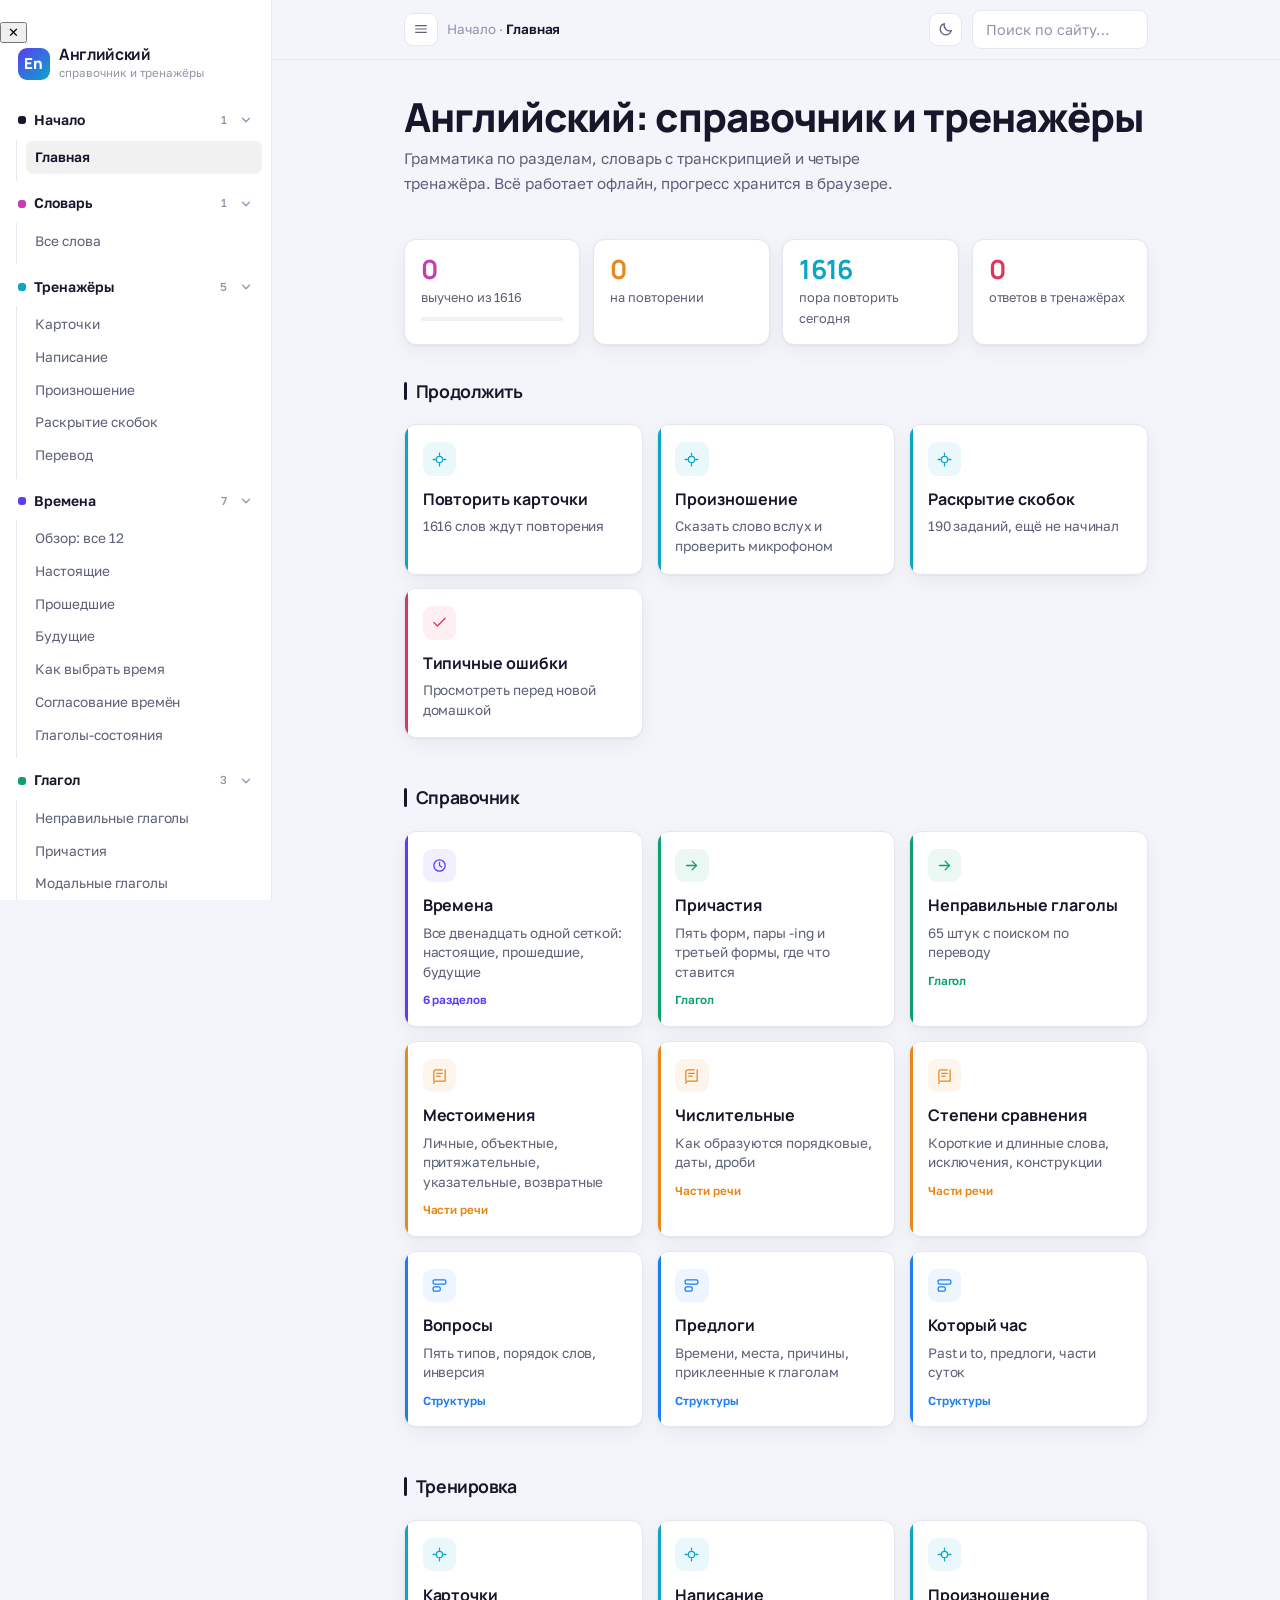
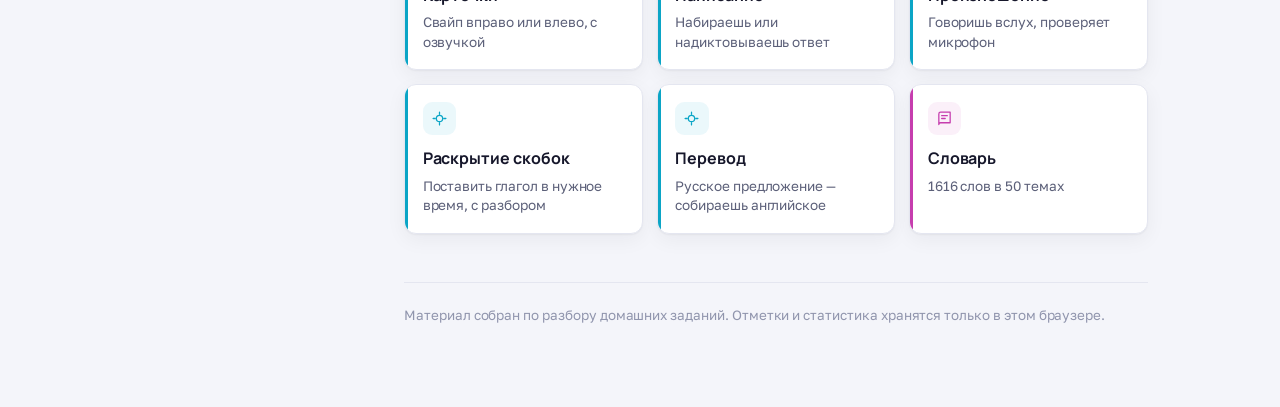
==== commit 4ef7718d: "0.4" ====
--- a/index.html
+++ b/index.html
@@ -38,6 +38,8 @@
   --g-check:#E0355A;   --g-check-bg:#E0355A14;
   --g-dict:#C63DAE;    --g-dict-bg:#C63DAE14;
   --g-train:#0BA5C6;   --g-train-bg:#0BA5C614;
+  --g-voice:#C2410C;   --g-voice-bg:#C2410C14;
+  --g-cond:#7C3AED;    --g-cond-bg:#7C3AED14;
   --g-home:#16172B;    --g-home-bg:#16172B0F;
 
   --ok:#0E9F6E;   --ok-bg:#0E9F6E14;   --ok-line:#0E9F6E3D;
@@ -79,6 +81,8 @@
   --g-check:#FF7A96;   --g-check-bg:#FF7A961C;
   --g-dict:#E486D2;    --g-dict-bg:#E486D21C;
   --g-train:#4CC9E4;   --g-train-bg:#4CC9E41C;
+  --g-voice:#FB923C;   --g-voice-bg:#FB923C1C;
+  --g-cond:#B49BFF;    --g-cond-bg:#B49BFF1C;
   --g-home:#ECEDF6;    --g-home-bg:#ECEDF612;
 
   --ok:#3FD3A0;   --ok-bg:#3FD3A016;   --ok-line:#3FD3A040;
@@ -722,6 +726,9 @@
     <button class="btn" data-gapcat="past" type="button">Прошедшее</button>
     <button class="btn" data-gapcat="future" type="button">Будущее</button>
     <button class="btn" data-gapcat="participle" type="button">Причастия</button>
+    <button class="btn" data-gapcat="passive" type="button">Страдательный залог</button>
+    <button class="btn" data-gapcat="modal" type="button">Модальные глаголы</button>
+    <button class="btn" data-gapcat="conditional" type="button">Условные</button>
   </div>
   <div class="score"><span class="r">Верно: <b id="g-right">0</b></span><span class="w">Ошибок: <b id="g-wrong">0</b></span><span>Осталось: <b id="g-left">0</b></span></div>
   <div class="bar"><i id="g-bar"></i></div>
@@ -1242,6 +1249,405 @@
       <li><span class="en">I heard children ___ (play).</span> → <span class="good">playing</span>, после hear без союза</li>
     </ul>
     <p>Все эти задания есть в тренажёре — раздел «Раскрытие скобок», фильтр «Причастия».</p>
+  </div>
+</div>
+
+<!-- ========== МОДАЛЬНЫЕ ГЛАГОЛЫ ========== -->
+<div class="page" id="modals" data-group="Глагол" data-title="Модальные глаголы">
+  <h2>Модальные глаголы</h2>
+  <p class="lede">Они показывают не действие, а отношение к нему: обязательно, можно, нужно, следует. Главная трудность не в грамматике, а в выборе: русское «должен» переводится тремя разными способами.</p>
+
+  <div class="rule">
+    <b>Одно правило на всю тему</b>
+    <p>После модального глагол стоит <b>в чистой форме</b>: без <code>to</code>, без окончаний, без вторых и третьих форм.</p>
+    <p><span class="good">must cook · can swim · should rest · used to decorate</span></p>
+    <p><span class="bad">must to cook · must cooks · used to decorated</span></p>
+    <p>Причина простая: прошедшее или будущее уже помечено самим модальным, второй раз его помечать не нужно. То же правило работает с <code>did</code>: <span class="en">did you <b>visit</b></span>, а не <span class="en">did you visited</span>.</p>
+  </div>
+
+  <h3>Карта соответствий</h3>
+  <div class="scroller">
+  <table>
+    <thead><tr><th>Русское</th><th>Английское</th><th>Оттенок</th></tr></thead>
+    <tbody>
+      <tr><td>приходится, вынужден</td><td class="en">have to / has to</td><td>обязывают обстоятельства</td></tr>
+      <tr><td>обязан, должен</td><td class="en">must</td><td>правило, закон, внутренний долг</td></tr>
+      <tr><td>следует, стоит</td><td class="en">should</td><td>совет</td></tr>
+      <tr><td>не следует</td><td class="en">shouldn't</td><td>совет не делать</td></tr>
+      <tr><td>нельзя</td><td class="en">mustn't</td><td>запрет</td></tr>
+      <tr><td>не обязан, можно не</td><td class="en">don't have to / needn't</td><td>нет необходимости</td></tr>
+      <tr><td>могу, умею</td><td class="en">can</td><td>способность, возможность</td></tr>
+      <tr><td>мог, умел</td><td class="en">could</td><td>прошедшее от can</td></tr>
+      <tr><td>смогу</td><td class="en">will be able to</td><td>будущее от can</td></tr>
+      <tr><td>можно ли, могу ли я</td><td class="en">may / can</td><td>просьба, разрешение</td></tr>
+      <tr><td>бывало, раньше</td><td class="en">used to</td><td>повторялось в прошлом</td></tr>
+      <tr><td>осмеливаться</td><td class="en">dare</td><td>вызов, дерзость</td></tr>
+    </tbody>
+  </table>
+  </div>
+
+  <h3>Главная ловушка темы</h3>
+  <div class="rule warn">
+    <b><code>mustn't</code> и <code>don't have to</code> означают противоположное</b>
+    <p>В утверждении <code>must</code> и <code>have to</code> почти одинаковы. В отрицании они расходятся полностью.</p>
+    <div class="scroller" style="margin-top:.6rem">
+    <table>
+      <thead><tr><th>Фраза</th><th>Смысл</th></tr></thead>
+      <tbody>
+        <tr><td class="en">You <b>mustn't</b> come</td><td>тебе <b>нельзя</b> приходить</td></tr>
+        <tr><td class="en">You <b>don't have to</b> come</td><td>можешь <b>не</b> приходить, но можешь</td></tr>
+      </tbody>
+    </table>
+    </div>
+    <p><span class="en">They don't have to come here every Sunday.</span> — не обязаны, у них свои дела<br>
+       <span class="en">You mustn't touch the statues.</span> — трогать запрещено</p>
+  </div>
+
+  <h3>У <code>must</code> и <code>can</code> нет форм времени</h3>
+  <div class="rule warn">
+    <b>Прошедшее и будущее берут у заменителей</b>
+    <div class="scroller" style="margin-top:.6rem">
+    <table>
+      <thead><tr><th></th><th>Настоящее</th><th>Прошедшее</th><th>Будущее</th></tr></thead>
+      <tbody>
+        <tr><td><b>обязанность</b></td><td class="en">must / have to</td><td class="en">had to</td><td class="en">will have to</td></tr>
+        <tr><td><b>возможность</b></td><td class="en">can</td><td class="en">could</td><td class="en">will be able to</td></tr>
+      </tbody>
+    </table>
+    </div>
+    <p><span class="good">We won't be able to open the door.</span><br>
+       <span class="bad">We won't can open the door</span></p>
+    <p><span class="good">When will you be able to repeat the rule?</span></p>
+  </div>
+
+  <h3><code>used to</code> — привычка в прошлом</h3>
+  <div class="rule tip">
+    <b>То, что повторялось раньше, но уже не повторяется</b>
+    <p>Переводится как «бывало», «раньше». Формально не модальный глагол, но ведёт себя так же: дальше чистая форма.</p>
+    <ul>
+      <li><span class="en">Steve <b>used to decorate</b> the rooms.</span> — бывало, Стив украшал комнаты</li>
+      <li><span class="en">We <b>used to perform</b> on stage together.</span> — бывало, мы выступали вместе</li>
+      <li><span class="en">She <b>used to paint</b> pictures and sell them.</span> — после <code>and</code> конструкция не повторяется</li>
+    </ul>
+    <p><b>Отрицание и вопрос:</b> <span class="en">didn't use to</span>, <span class="en">did you use to…?</span> — здесь <code>used</code> теряет <code>-d</code>, потому что прошедшее уже в <code>did</code>.</p>
+  </div>
+
+  <h3>Просьбы и разрешения</h3>
+  <div class="rule">
+    <b><code>may</code> вежливее, чем <code>can</code></b>
+    <p><span class="en"><b>May</b> I use your umbrella?</span> — вежливо<br>
+       <span class="en"><b>Can</b> I use your umbrella?</span> — обычно, разговорно<br>
+       <span class="en"><b>Could</b> I use your umbrella?</span> — ещё мягче</p>
+    <p>Но <code>may</code> — именно про <b>разрешение</b>. Если речь о возможности, он не подходит:</p>
+    <p><span class="bad">We may not open the door, we won't be at home</span><br>
+       <span class="good">We won't be able to open the door</span></p>
+  </div>
+
+  <h3><code>dare</code> — осмеливаться</h3>
+  <div class="rule">
+    <b>Ведёт себя двояко</b>
+    <p><b>Как модальный</b> — в вопросах и отрицаниях, без <code>to</code>:<br>
+      <span class="en">Dare you argue with the teacher?</span> · <span class="en">He daren't say a word.</span></p>
+    <p><b>Как обычный глагол</b> — с <code>do</code> и с <code>to</code>:<br>
+      <span class="en">Do you dare to argue?</span> · <span class="en">He doesn't dare to say a word.</span></p>
+    <p>Оба варианта верны. Первый звучит книжнее и драматичнее.</p>
+  </div>
+
+  <h3>Частые ошибки</h3>
+  <div class="scroller">
+  <table>
+    <thead><tr><th>Было</th><th>Надо</th><th>Почему</th></tr></thead>
+    <tbody>
+      <tr><td class="bad">Nick have to get up</td><td class="good">Nick has to get up</td><td>has с he/she/it</td></tr>
+      <tr><td class="bad">used to decorated</td><td class="good">used to decorate</td><td>прошедшее помечено один раз</td></tr>
+      <tr><td class="bad">could the children sang</td><td class="good">could the children sing</td><td>после модального чистая форма</td></tr>
+      <tr><td class="bad">they must not come (не обязаны)</td><td class="good">they don't have to come</td><td>запрет против отсутствия нужды</td></tr>
+      <tr><td class="bad">we may not open the door</td><td class="good">we won't be able to open</td><td>may — разрешение, не возможность</td></tr>
+      <tr><td class="bad">them needn't draw</td><td class="good">they needn't draw</td><td>them не бывает подлежащим</td></tr>
+      <tr><td class="bad">you dare argue?</td><td class="good">dare you argue?</td><td>в вопросе dare выходит вперёд</td></tr>
+      <tr><td class="bad">must to visit</td><td class="good">must visit</td><td>после модального нет to</td></tr>
+    </tbody>
+  </table>
+  </div>
+</div>
+
+<!-- ========== СТРАДАТЕЛЬНЫЙ ЗАЛОГ ========== -->
+<div class="page" id="passive" data-group="Залог" data-title="Страдательный залог">
+  <h2>Страдательный залог</h2>
+  <p class="lede">Подлежащее не делает действие, а испытывает его на себе. Схема всегда одна: <code>be + V3</code>. Меняется только <code>be</code> — он берёт на себя время, лицо и число.</p>
+
+  <h3>Все формы одной таблицей</h3>
+  <div class="scroller">
+  <table>
+    <thead><tr><th></th><th>Indefinite</th><th>Continuous</th><th>Perfect</th></tr></thead>
+    <tbody>
+      <tr>
+        <td><b>Present</b></td>
+        <td><code>am / is / are + V3</code><br><span class="en">This house <b>is built</b>.</span><br><span style="color:var(--ink-soft);font-size:.9em">Дом строят.</span></td>
+        <td><code>am / is / are being + V3</code><br><span class="en">This house <b>is being built</b>.</span><br><span style="color:var(--ink-soft);font-size:.9em">Дом строится сейчас.</span></td>
+        <td><code>have / has been + V3</code><br><span class="en">This house <b>has been built</b>.</span><br><span style="color:var(--ink-soft);font-size:.9em">Дом уже построен.</span></td>
+      </tr>
+      <tr>
+        <td><b>Past</b></td>
+        <td><code>was / were + V3</code><br><span class="en">This house <b>was built</b> last year.</span><br><span style="color:var(--ink-soft);font-size:.9em">Дом построили в прошлом году.</span></td>
+        <td><code>was / were being + V3</code><br><span class="en">This house <b>was being built</b>.</span><br><span style="color:var(--ink-soft);font-size:.9em">Дом строился тогда.</span></td>
+        <td><code>had been + V3</code><br><span class="en">This house <b>had been built</b> before I came.</span><br><span style="color:var(--ink-soft);font-size:.9em">Дом был построен до того, как я приехал.</span></td>
+      </tr>
+      <tr>
+        <td><b>Future</b></td>
+        <td><code>will be + V3</code><br><span class="en">This house <b>will be built</b>.</span><br><span style="color:var(--ink-soft);font-size:.9em">Дом будет построен.</span></td>
+        <td style="color:var(--ink-faint)">не употребляется</td>
+        <td><code>will have been + V3</code><br><span class="en">It <b>will have been built</b> by January.</span><br><span style="color:var(--ink-soft);font-size:.9em">Дом будет построен к январю.</span></td>
+      </tr>
+    </tbody>
+  </table>
+  </div>
+
+  <div class="rule">
+    <b>Как читать таблицу</b>
+    <p>Третья форма глагола не меняется никогда. Всё время, лицо и число живут в <code>be</code>.</p>
+    <p><code>be</code> превращается в <span class="en">is, are, was, were, been, being, will be</span> — и этим задаёт форму.</p>
+    <p>Future Continuous в пассиве не существует: сказать «дом будет строиться» одним словом нельзя, нужна перестройка фразы.</p>
+  </div>
+
+  <h3>Когда ставят пассив</h3>
+  <div class="grid2">
+    <div class="rule tip">
+      <b>Исполнитель неважен или неизвестен</b>
+      <p><span class="en">The grapes <b>are picked</b> and <b>crushed</b>.</span><br>Кто именно собирает виноград — неважно.</p>
+      <p>Поэтому рецепты, инструкции и описания процессов почти целиком идут в пассиве.</p>
+    </div>
+    <div class="rule tip">
+      <b>Важен результат, а не действующий</b>
+      <p><span class="en">The compass <b>was invented</b> in ancient China.</span><br>Важно, что изобрели, а не кто.</p>
+    </div>
+  </div>
+
+  <div class="rule">
+    <b>Исполнитель вводится через <code>by</code></b>
+    <p>Если назвать того, кто действует, перед ним обязателен предлог <code>by</code>.</p>
+    <p><span class="good">The housework was done <b>by</b> his grandmother.</span><br>
+       <span class="bad">The housework was done his grandmother</span></p>
+    <p>Но чаще исполнителя вообще не называют — в этом и смысл конструкции.</p>
+  </div>
+
+  <h3>Русские безличные фразы</h3>
+  <div class="rule warn">
+    <b>Подлежащим становится человек, а не предмет</b>
+    <p>Русские конструкции «мне показали», «ему дали», «вам предложили» не имеют подлежащего. В английском оно обязательно, и им становится <b>получатель</b>.</p>
+    <div class="scroller" style="margin-top:.6rem">
+    <table>
+      <thead><tr><th>Русское</th><th>Английское</th></tr></thead>
+      <tbody>
+        <tr><td>Мне показали</td><td class="en">I was shown</td></tr>
+        <tr><td>Ему дали</td><td class="en">He was given</td></tr>
+        <tr><td>Вам покажут</td><td class="en">You will be shown</td></tr>
+        <tr><td>Ей продиктовали письмо</td><td class="en">She was dictated a letter</td></tr>
+        <tr><td>Каждому студенту дадут стипендию</td><td class="en">Every student will be given a scholarship</td></tr>
+      </tbody>
+    </table>
+    </div>
+    <p>Кажется, что подлежащим должно стать то, что показали. Но английский ставит вперёд человека.</p>
+  </div>
+
+  <h3>Глаголы с предлогом</h3>
+  <div class="rule warn">
+    <b>Предлог остаётся при глаголе и висит в конце</b>
+    <p>В русском «за доктором послали» предлог срастается с глаголом. В английском так же: <code>send for</code> — единое целое.</p>
+    <p><span class="en">They sent for the doctor</span> → <span class="en">The doctor <b>was sent for</b>.</span></p>
+    <div class="scroller" style="margin-top:.6rem">
+    <table>
+      <thead><tr><th>Актив</th><th>Пассив</th><th>Перевод</th></tr></thead>
+      <tbody>
+        <tr><td class="en">send for the doctor</td><td class="en">the doctor was sent <b>for</b></td><td>за доктором послали</td></tr>
+        <tr><td class="en">listen to the teacher</td><td class="en">the teacher was listened <b>to</b></td><td>учителя слушали</td></tr>
+        <tr><td class="en">look after her</td><td class="en">she is looked <b>after</b></td><td>о ней заботятся</td></tr>
+        <tr><td class="en">agree upon the plan</td><td class="en">the plan was agreed <b>upon</b></td><td>план согласовали</td></tr>
+        <tr><td class="en">refer to the article</td><td class="en">the article is referred <b>to</b></td><td>на статью ссылаются</td></tr>
+        <tr><td class="en">find fault with him</td><td class="en">he is found fault <b>with</b></td><td>к нему придираются</td></tr>
+        <tr><td class="en">live in the house</td><td class="en">the house has never been lived <b>in</b></td><td>в доме никогда не жили</td></tr>
+      </tbody>
+    </table>
+    </div>
+    <p>Если исполнитель тоже назван, предлогов будет два подряд — это нормально:<br>
+      <span class="en">She is looked <b>after by</b> her friends.</span></p>
+  </div>
+
+  <h3>Модальные глаголы в пассиве</h3>
+  <div class="rule">
+    <b>Схема: модальный + <code>be</code> + V3</b>
+    <p>Модальный не меняется никогда, а <code>is</code> превращается в <code>be</code> — после модального глагол всегда в чистой форме.</p>
+    <ul>
+      <li><span class="en">This dish <b>should be cooked</b> slowly.</span> — блюдо следует готовить медленно</li>
+      <li><span class="en">The work <b>must be finished</b> today.</span> — работа должна быть закончена</li>
+      <li><span class="en">It <b>can be repaired</b>.</span> — это можно починить</li>
+      <li><span class="en">How could these keys <b>be lost</b>?</span> — как ключи могли потерять?</li>
+    </ul>
+  </div>
+
+  <h3>Вопросы и отрицания</h3>
+  <div class="grid2">
+    <div class="rule warn">
+      <b>В вопросе вспомогательный выходит вперёд</b>
+      <p><span class="good">Why <b>are</b> these things being considered?</span><br>
+         <span class="bad">Why these things are being considered</span></p>
+      <p><span class="good">When <b>will</b> this film <b>be</b> shown?</span> — <code>be</code> остаётся на месте</p>
+    </div>
+    <div class="rule warn">
+      <b>Отрицание прилипает к первому слову</b>
+      <p><span class="en">Cream <b>is not</b> added.</span><br>
+         <span class="en">He <b>has not</b> been seen for a long time.</span><br>
+         <span class="en">We <b>weren't</b> shown the picture.</span></p>
+    </div>
+  </div>
+
+  <h3>Частые ошибки</h3>
+  <div class="scroller">
+  <table>
+    <thead><tr><th>Было</th><th>Надо</th><th>Почему</th></tr></thead>
+    <tbody>
+      <tr><td class="bad">this cup has broken</td><td class="good">has been broken</td><td>в пассиве нужно been</td></tr>
+      <tr><td class="bad">the exam has just failed</td><td class="good">has just been failed by</td><td>потерялось been и by</td></tr>
+      <tr><td class="bad">we wasn't shown</td><td class="good">we weren't shown</td><td>we берёт were</td></tr>
+      <tr><td class="bad">was you shown</td><td class="good">were you shown</td><td>you всегда were</td></tr>
+      <tr><td class="bad">when will this film shown</td><td class="good">will this film be shown</td><td>be не выпадает</td></tr>
+      <tr><td class="bad">is viewed hundreds of people</td><td class="good">is viewed by hundreds</td><td>исполнитель через by</td></tr>
+      <tr><td class="bad">showen</td><td class="good">shown</td><td>третья форма от show</td></tr>
+      <tr><td class="bad">this issue has been studied</td><td class="good">is being studied</td><td>процесс идёт сейчас</td></tr>
+      <tr><td class="bad">housework were done</td><td class="good">housework was done</td><td>неисчисляемое</td></tr>
+    </tbody>
+  </table>
+  </div>
+</div>
+
+<!-- ========== УСЛОВНЫЕ ПРЕДЛОЖЕНИЯ ========== -->
+<div class="page" id="conditionals" data-group="Условные" data-title="Условные предложения">
+  <h2>Условные предложения</h2>
+  <p class="lede">Четыре типа, и форма целиком зависит от типа. Поэтому порядок работы такой: сначала определи тип, потом подставляй.</p>
+
+  <h3>Четыре типа одной таблицей</h3>
+  <div class="scroller">
+  <table>
+    <thead><tr><th>Тип</th><th>Когда</th><th>После <code>if</code></th><th>Главная часть</th></tr></thead>
+    <tbody>
+      <tr>
+        <td><span class="tag s">0</span></td>
+        <td>всегда так бывает, закон природы</td>
+        <td><code>Present Simple</code></td>
+        <td><code>Present Simple</code></td>
+      </tr>
+      <tr>
+        <td><span class="tag c">1</span></td>
+        <td>реально может случиться</td>
+        <td><code>Present Simple</code></td>
+        <td><code>will + V</code></td>
+      </tr>
+      <tr>
+        <td><span class="tag p">2</span></td>
+        <td>сейчас или вообще, но нереально</td>
+        <td><code>Past Simple</code></td>
+        <td><code>would + V</code></td>
+      </tr>
+      <tr>
+        <td><span class="tag pc">3</span></td>
+        <td>в прошлом, уже не изменить</td>
+        <td><code>Past Perfect</code></td>
+        <td><code>would have + V3</code></td>
+      </tr>
+    </tbody>
+  </table>
+  </div>
+
+  <h3>Примеры по типам</h3>
+  <div class="scroller">
+  <table>
+    <thead><tr><th>Тип</th><th>Английское</th><th>Перевод</th></tr></thead>
+    <tbody>
+      <tr><td><span class="tag s">0</span></td><td><span class="en">If autumn <b>comes</b>, birds <b>fly</b> to the South.</span></td><td>Если приходит осень, птицы улетают на юг.</td></tr>
+      <tr><td><span class="tag s">0</span></td><td><span class="en">When we <b>heat</b> ice, it <b>melts</b>.</span></td><td>Когда мы нагреваем лёд, он тает.</td></tr>
+      <tr><td><span class="tag c">1</span></td><td><span class="en">If you <b>see</b> your friend, you <b>will give</b> him your number.</span></td><td>Если увидишь друга, дашь ему телефон.</td></tr>
+      <tr><td><span class="tag c">1</span></td><td><span class="en">If you <b>don't hurry</b> up, you <b>will miss</b> the train.</span></td><td>Если не поторопишься, опоздаешь на поезд.</td></tr>
+      <tr><td><span class="tag p">2</span></td><td><span class="en">If he <b>worked</b> as a vet, he <b>would help</b> animals.</span></td><td>Если бы он работал ветеринаром, помогал бы животным.</td></tr>
+      <tr><td><span class="tag p">2</span></td><td><span class="en">If she <b>loved</b> apple pie, she <b>would bake</b> it more often.</span></td><td>Если бы любила пирог, пекла бы чаще.</td></tr>
+      <tr><td><span class="tag pc">3</span></td><td><span class="en">If they <b>had bought</b> a house, they <b>would have moved</b> there.</span></td><td>Если бы купили дом, переехали бы туда.</td></tr>
+      <tr><td><span class="tag pc">3</span></td><td><span class="en">If you <b>hadn't opened</b> the door, you <b>wouldn't have seen</b> them.</span></td><td>Если бы не открыл дверь, не увидел бы их.</td></tr>
+    </tbody>
+  </table>
+  </div>
+
+  <div class="rule warn">
+    <b>Главное правило темы</b>
+    <p>После <code>if</code> <b>никогда</b> не ставится <code>will</code> и <code>would</code>. Условность помечается один раз — в главной части.</p>
+    <p><span class="good">If you didn't open the door, you wouldn't see a robber.</span><br>
+       <span class="bad">If you wouldn't open the door…</span></p>
+    <p><b>Проверка:</b> нашёл пропуск — посмотри, в какой он части. Если после <code>if</code>, там только настоящее или прошедшее время.</p>
+  </div>
+
+  <h3>Как определить тип</h3>
+  <div class="grid2">
+    <div class="rule tip">
+      <b>Если часть уже раскрыта</b>
+      <p>Смотри на готовую часть, она подсказывает:</p>
+      <ul>
+        <li>видишь <code>will</code> → тип 1</li>
+        <li>видишь <code>would</code> → тип 2</li>
+        <li>видишь <code>would have</code> → тип 3</li>
+        <li>обе части в настоящем → тип 0</li>
+      </ul>
+    </div>
+    <div class="rule tip">
+      <b>Если переводишь с русского</b>
+      <ul>
+        <li>«если… то всегда», закон природы → тип 0</li>
+        <li>обычное будущее: «если придёшь, увидишь» → тип 1</li>
+        <li>«бы» + сейчас или вообще → тип 2</li>
+        <li>«бы» + есть «вчера», «в прошлом году» → тип 3</li>
+      </ul>
+    </div>
+  </div>
+
+  <div class="rule">
+    <b>Чем второй тип отличается от третьего</b>
+    <p>Во <b>втором</b> речь о сейчас или вообще — ситуация нереальна, но гипотетически возможна.<br>
+      <span class="en">If she <b>loved</b> apple pie, she <b>would bake</b> it.</span> — она не любит, но могла бы</p>
+    <p>В <b>третьем</b> речь о конкретном прошлом, которое уже не переиграть.<br>
+      <span class="en">If she <b>had loved</b> apple pie, she <b>would have baked</b> it.</span> — тогда не любила, и ничего не изменить</p>
+    <p>Маркер третьего типа — слова вроде <span class="en">yesterday, last year, then</span>.</p>
+  </div>
+
+  <h3>Нулевой тип и <code>when</code></h3>
+  <div class="rule tip">
+    <b>В нулевом типе <code>if</code> и <code>when</code> взаимозаменяемы</b>
+    <p>Раз речь о том, что происходит всегда, разницы между «если» и «когда» нет:</p>
+    <p><span class="en"><b>If</b> you heat ice, it melts.</span> = <span class="en"><b>When</b> you heat ice, it melts.</span></p>
+    <p>В остальных типах такая замена не работает: <code>when</code> означает, что событие точно будет, а <code>if</code> — что оно под вопросом.</p>
+  </div>
+
+  <h3>Порядок частей</h3>
+  <div class="rule">
+    <b>Части можно менять местами</b>
+    <p>Если условие идёт первым, между частями ставится запятая. Если первой идёт главная часть, запятая не нужна.</p>
+    <p><span class="en">If you studied harder, you would pass the exams.</span><br>
+       <span class="en">You would pass the exams if you studied harder.</span></p>
+    <p>Смысл одинаковый, форма глаголов тоже. Меняется только порядок и запятая.</p>
+  </div>
+
+  <h3>Частые ошибки</h3>
+  <div class="scroller">
+  <table>
+    <thead><tr><th>Было</th><th>Надо</th><th>Почему</th></tr></thead>
+    <tbody>
+      <tr><td class="bad">If you wouldn't open</td><td class="good">If you didn't open</td><td>would не бывает после if</td></tr>
+      <tr><td class="bad">If she wouldn't get</td><td class="good">If she hadn't got</td><td>третий тип: Past Perfect после if</td></tr>
+      <tr><td class="bad">If you would know</td><td class="good">If you knew</td><td>второй тип: Past Simple после if</td></tr>
+      <tr><td class="bad">If autumn come</td><td class="good">If autumn comes</td><td>третье лицо, нужно -s</td></tr>
+      <tr><td class="bad">If the vase fall</td><td class="good">If the vase falls</td><td>то же правило</td></tr>
+      <tr><td class="bad">If Jack sees (при not see)</td><td class="good">If Jack doesn't see</td><td>потерялось отрицание</td></tr>
+      <tr><td class="bad">had tryed</td><td class="good">had tried</td><td>y меняется на i</td></tr>
+      <tr><td class="bad">she would bake more often</td><td class="good">she would bake it more often</td><td>нужно дополнение</td></tr>
+      <tr><td class="bad">the police arrest you</td><td class="good">the police will arrest you</td><td>первый тип: will в главной части</td></tr>
+    </tbody>
+  </table>
   </div>
 </div>
 
@@ -2898,6 +3304,599 @@
 ];
 
 
+/* ---------- СЛОВА ИЗ ТЕКСТОВ И ЗАДАНИЙ ---------- */
+var VOCAB_EXT5 = [
+/* --- Вино --- */
+{en:"wine", tr:"/waɪn/", ru:"вино", note:"неисчисляемое", topic:"Вино", set:"basic"},
+{en:"vine", tr:"/vaɪn/", ru:"виноградная лоза", note:"не путать с wine", topic:"Вино", set:"basic"},
+{en:"vineyard", tr:"/ˈvɪnjəd/", ru:"виноградник", note:"«ВИН-йед», не «вайн-ярд»", topic:"Вино", set:"basic"},
+{en:"grape variety", tr:"/ɡreɪp vəˈraɪəti/", ru:"сорт винограда", note:"", topic:"Вино", set:"basic"},
+{en:"dry red wine", tr:"/draɪ red waɪn/", ru:"красное сухое", note:"dry — сухое", topic:"Вино", set:"basic"},
+{en:"ferment", tr:"/fəˈment/", ru:"бродить", note:"ударение на второй слог", topic:"Вино", set:"basic"},
+{en:"yeast", tr:"/jiːst/", ru:"дрожжи", note:"неисчисляемое", topic:"Вино", set:"basic"},
+{en:"crush", tr:"/krʌʃ/", ru:"давить", note:"the grapes are crushed", topic:"Вино", set:"basic"},
+{en:"skins", tr:"/skɪnz/", ru:"кожица", note:"у винограда; даёт цвет", topic:"Вино", set:"basic"},
+{en:"oak barrel", tr:"/əʊk ˈbærəl/", ru:"дубовая бочка", note:"", topic:"Вино", set:"basic"},
+{en:"steel tank", tr:"/stiːl tæŋk/", ru:"стальная ёмкость", note:"", topic:"Вино", set:"basic"},
+{en:"soil", tr:"/sɔɪl/", ru:"земля, почва", note:"влияет на вкус", topic:"Вино", set:"basic"},
+{en:"trace", tr:"/treɪs/", ru:"след", note:"the oldest traces", topic:"Вино", set:"basic"},
+{en:"by accident", tr:"/baɪ ˈæksɪdənt/", ru:"случайно", note:"", topic:"Вино", set:"basic"},
+{en:"pour", tr:"/pɔː/", ru:"наливать", note:"", topic:"Вино", set:"basic"},
+{en:"a glass of wine", tr:"/ə ɡlɑːs əv waɪn/", ru:"бокал вина", note:"", topic:"Вино", set:"basic"},
+{en:"pomegranate", tr:"/ˈpɒmɪɡrænɪt/", ru:"гранат", note:"«ПО-мигрэнит»", topic:"Вино", set:"basic"},
+{en:"hedonist", tr:"/ˈhiːdənɪst/", ru:"гедонист", note:"«ХИ-донист»", topic:"Вино", set:"basic"},
+{en:"aesthetics", tr:"/iːsˈθetɪks/", ru:"эстетика", note:"«ис-ТЕ-тикс»", topic:"Вино", set:"basic"},
+{en:"pleasure", tr:"/ˈpleʒə/", ru:"удовольствие", note:"s читается как «ж»", topic:"Вино", set:"basic"},
+{en:"poor quality", tr:"/pɔː ˈkwɒləti/", ru:"плохое качество", note:"", topic:"Вино", set:"basic"},
+{en:"harmful", tr:"/ˈhɑːmfl/", ru:"вредный", note:"", topic:"Вино", set:"basic"},
+{en:"drunkard", tr:"/ˈdrʌŋkəd/", ru:"пьяница", note:"", topic:"Вино", set:"basic"},
+
+/* --- Кухня и рецепты --- */
+{en:"cuisine", tr:"/kwɪˈziːn/", ru:"кухня (как стиль)", note:"не kitchen — то комната", topic:"Кухня и рецепты", set:"basic"},
+{en:"recipe", tr:"/ˈresəpi/", ru:"рецепт", note:"три слога, не «ресайп»", topic:"Кухня и рецепты", set:"basic"},
+{en:"ingredient", tr:"/ɪnˈɡriːdiənt/", ru:"ингредиент", note:"", topic:"Кухня и рецепты", set:"basic"},
+{en:"egg yolk", tr:"/eɡ jəʊk/", ru:"яичный желток", note:"l не читается", topic:"Кухня и рецепты", set:"basic"},
+{en:"pork belly", tr:"/pɔːk ˈbeli/", ru:"свиная грудинка", note:"", topic:"Кухня и рецепты", set:"basic"},
+{en:"pork cheek", tr:"/pɔːk tʃiːk/", ru:"свиная щека", note:"guanciale", topic:"Кухня и рецепты", set:"basic"},
+{en:"dried", tr:"/draɪd/", ru:"вяленый, сушёный", note:"третья форма от dry", topic:"Кухня и рецепты", set:"basic"},
+{en:"sauce", tr:"/sɔːs/", ru:"соус", note:"звучит как source", topic:"Кухня и рецепты", set:"basic"},
+{en:"creamy", tr:"/ˈkriːmi/", ru:"кремовый", note:"", topic:"Кухня и рецепты", set:"basic"},
+{en:"take off the heat", tr:"/teɪk ɒf ðə hiːt/", ru:"снять с огня", note:"предлог off, не from", topic:"Кухня и рецепты", set:"basic"},
+{en:"mix with", tr:"/mɪks wɪð/", ru:"смешивать с", note:"", topic:"Кухня и рецепты", set:"basic"},
+{en:"replace with", tr:"/rɪˈpleɪs wɪð/", ru:"заменять на", note:"", topic:"Кухня и рецепты", set:"basic"},
+{en:"include", tr:"/ɪnˈkluːd/", ru:"включать в себя", note:"", topic:"Кухня и рецепты", set:"basic"},
+{en:"taste better", tr:"/teɪst ˈbetə/", ru:"быть вкуснее", note:"taste — состояние", topic:"Кухня и рецепты", set:"basic"},
+{en:"strictly", tr:"/ˈstrɪktli/", ru:"строго", note:"", topic:"Кухня и рецепты", set:"basic"},
+{en:"by the rules", tr:"/baɪ ðə ruːlz/", ru:"по правилам", note:"", topic:"Кухня и рецепты", set:"basic"},
+{en:"cherry pie", tr:"/ˈtʃeri paɪ/", ru:"вишнёвый пирог", note:"", topic:"Кухня и рецепты", set:"basic"},
+{en:"spill", tr:"/spɪl/", ru:"пролить", note:"spilt / spilt", topic:"Кухня и рецепты", set:"basic"},
+{en:"dust the room", tr:"/dʌst/", ru:"вытирать пыль", note:"dust — и пыль, и глагол", topic:"Кухня и рецепты", set:"basic"},
+
+/* --- Книги и кино --- */
+{en:"fantasy writer", tr:"/ˈfæntəsi ˈraɪtə/", ru:"автор фэнтези", note:"", topic:"Книги и кино", set:"basic"},
+{en:"novel", tr:"/ˈnɒvl/", ru:"роман", note:"не «новелла»", topic:"Книги и кино", set:"basic"},
+{en:"short story", tr:"/ʃɔːt ˈstɔːri/", ru:"рассказ", note:"", topic:"Книги и кино", set:"basic"},
+{en:"collection", tr:"/kəˈlekʃn/", ru:"сборник", note:"", topic:"Книги и кино", set:"basic"},
+{en:"series", tr:"/ˈsɪəriːz/", ru:"серия; сериал", note:"и ед., и мн. ч.", topic:"Книги и кино", set:"basic"},
+{en:"character", tr:"/ˈkærəktə/", ru:"персонаж", note:"также «характер»", topic:"Книги и кино", set:"basic"},
+{en:"main character", tr:"/meɪn ˈkærəktə/", ru:"главный герой", note:"", topic:"Книги и кино", set:"basic"},
+{en:"plot", tr:"/plɒt/", ru:"сюжет", note:"", topic:"Книги и кино", set:"basic"},
+{en:"chapter", tr:"/ˈtʃæptə/", ru:"глава", note:"", topic:"Книги и кино", set:"basic"},
+{en:"author", tr:"/ˈɔːθə/", ru:"автор", note:"th читается как «θ»", topic:"Книги и кино", set:"basic"},
+{en:"be based on", tr:"/beɪst ɒn/", ru:"быть основанным на", note:"a series based on books", topic:"Книги и кино", set:"basic"},
+{en:"be translated into", tr:"/trænsˈleɪtɪd/", ru:"быть переведённым на", note:"", topic:"Книги и кино", set:"basic"},
+{en:"take third place", tr:"/teɪk θɜːd pleɪs/", ru:"занять третье место", note:"take, не win", topic:"Книги и кино", set:"basic"},
+{en:"competition", tr:"/ˌkɒmpəˈtɪʃn/", ru:"конкурс", note:"", topic:"Книги и кино", set:"basic"},
+{en:"sorceress", tr:"/ˈsɔːsərəs/", ru:"чародейка", note:"", topic:"Книги и кино", set:"basic"},
+{en:"mutant", tr:"/ˈmjuːtənt/", ru:"мутант", note:"", topic:"Книги и кино", set:"basic"},
+{en:"monster", tr:"/ˈmɒnstə/", ru:"чудовище", note:"", topic:"Книги и кино", set:"basic"},
+{en:"be thought out", tr:"/θɔːt aʊt/", ru:"быть продуманным", note:"", topic:"Книги и кино", set:"basic"},
+{en:"feel real", tr:"/fiːl rɪəl/", ru:"казаться настоящим", note:"", topic:"Книги и кино", set:"basic"},
+{en:"good and evil", tr:"/ɡʊd ənd ˈiːvl/", ru:"добро и зло", note:"", topic:"Книги и кино", set:"basic"},
+{en:"break up", tr:"/breɪk ʌp/", ru:"расставаться", note:"об отношениях", topic:"Книги и кино", set:"basic"},
+{en:"fit a role", tr:"/fɪt ə rəʊl/", ru:"подходить на роль", note:"", topic:"Книги и кино", set:"basic"},
+
+/* --- Город и жизнь --- */
+{en:"home city", tr:"/həʊm ˈsɪti/", ru:"родной город", note:"не native city", topic:"Город и жизнь", set:"basic"},
+{en:"a city of contrasts", tr:"/ˈkɒntrɑːsts/", ru:"город контрастов", note:"во мн. ч.", topic:"Город и жизнь", set:"basic"},
+{en:"nationality", tr:"/ˌnæʃəˈnæləti/", ru:"народ, национальность", note:"мн. ч. nationalities", topic:"Город и жизнь", set:"basic"},
+{en:"migrant", tr:"/ˈmaɪɡrənt/", ru:"мигрант", note:"", topic:"Город и жизнь", set:"basic"},
+{en:"Central Asia", tr:"/ˈsentrəl ˈeɪʃə/", ru:"Средняя Азия", note:"с заглавных", topic:"Город и жизнь", set:"basic"},
+{en:"food court", tr:"/fuːd kɔːt/", ru:"фудкорт", note:"", topic:"Город и жизнь", set:"basic"},
+{en:"former", tr:"/ˈfɔːmə/", ru:"бывший", note:"a former depot", topic:"Город и жизнь", set:"basic"},
+{en:"turn into", tr:"/tɜːn ˈɪntuː/", ru:"превращать в", note:"turned into — превращённый", topic:"Город и жизнь", set:"basic"},
+{en:"factory", tr:"/ˈfæktri/", ru:"завод", note:"два слога, не три", topic:"Город и жизнь", set:"basic"},
+{en:"housing", tr:"/ˈhaʊzɪŋ/", ru:"жильё", note:"неисчисляемое", topic:"Город и жизнь", set:"basic"},
+{en:"cost a lot", tr:"/kɒst ə lɒt/", ru:"стоить дорого", note:"cost / cost", topic:"Город и жизнь", set:"basic"},
+{en:"keep doing", tr:"/kiːp/", ru:"продолжать делать", note:"дальше -ing", topic:"Город и жизнь", set:"basic"},
+{en:"whole district", tr:"/həʊl ˈdɪstrɪkt/", ru:"целый район", note:"w не читается", topic:"Город и жизнь", set:"basic"},
+{en:"anthill", tr:"/ˈænthɪl/", ru:"муравейник", note:"", topic:"Город и жизнь", set:"basic"},
+{en:"at the same time", tr:"/ət ðə seɪm taɪm/", ru:"при этом", note:"связка между абзацами", topic:"Город и жизнь", set:"basic"},
+{en:"public transport", tr:"/ˈpʌblɪk ˈtrænspɔːt/", ru:"общественный транспорт", note:"амер. transportation", topic:"Город и жизнь", set:"basic"},
+{en:"work of art", tr:"/wɜːk əv ɑːt/", ru:"произведение искусства", note:"мн. ч. works of art", topic:"Город и жизнь", set:"basic"},
+{en:"exist", tr:"/ɪɡˈzɪst/", ru:"существовать", note:"", topic:"Город и жизнь", set:"basic"},
+{en:"protect", tr:"/prəˈtekt/", ru:"защищать", note:"", topic:"Город и жизнь", set:"basic"},
+{en:"celebrate", tr:"/ˈseləbreɪt/", ru:"отмечать, праздновать", note:"", topic:"Город и жизнь", set:"basic"},
+
+/* --- Глаголы с предлогом (пассив) --- */
+{en:"send for", tr:"/send fɔː/", ru:"послать за", note:"the doctor was sent for", topic:"Глаголы с предлогом", set:"hw"},
+{en:"listen to", tr:"/ˈlɪsn tuː/", ru:"слушать", note:"was listened to attentively", topic:"Глаголы с предлогом", set:"hw"},
+{en:"look after", tr:"/lʊk ˈɑːftə/", ru:"заботиться о", note:"is looked after by her friends", topic:"Глаголы с предлогом", set:"hw"},
+{en:"agree upon", tr:"/əˈɡriː əˈpɒn/", ru:"согласовать", note:"the plan was agreed upon", topic:"Глаголы с предлогом", set:"hw"},
+{en:"refer to", tr:"/rɪˈfɜː tuː/", ru:"ссылаться на", note:"referred — удвоение r", topic:"Глаголы с предлогом", set:"hw"},
+{en:"speak about", tr:"/spiːk əˈbaʊt/", ru:"говорить о", note:"is much spoken about", topic:"Глаголы с предлогом", set:"hw"},
+{en:"find fault with", tr:"/faɪnd fɔːlt wɪð/", ru:"придираться к", note:"he is always found fault with", topic:"Глаголы с предлогом", set:"hw"},
+{en:"live in", tr:"/lɪv ɪn/", ru:"жить в", note:"the house has never been lived in", topic:"Глаголы с предлогом", set:"hw"},
+{en:"pay attention to", tr:"/peɪ əˈtenʃn tuː/", ru:"обращать внимание на", note:"", topic:"Глаголы с предлогом", set:"hw"},
+{en:"give in to", tr:"/ɡɪv ɪn tuː/", ru:"поддаваться", note:"give in to requests", topic:"Глаголы с предлогом", set:"hw"},
+{en:"obey", tr:"/əˈbeɪ/", ru:"соблюдать, подчиняться", note:"без предлога", topic:"Глаголы с предлогом", set:"hw"},
+{en:"remind somebody to", tr:"/rɪˈmaɪnd/", ru:"напоминать кому-то", note:"дальше инфинитив с to", topic:"Глаголы с предлогом", set:"hw"},
+{en:"expel from", tr:"/ɪkˈspel/", ru:"исключать из", note:"expelled — удвоение l", topic:"Глаголы с предлогом", set:"hw"},
+{en:"air the room", tr:"/eə ðə ruːm/", ru:"проветрить комнату", note:"air — и воздух, и глагол", topic:"Глаголы с предлогом", set:"hw"},
+{en:"give a lift", tr:"/ɡɪv ə lɪft/", ru:"подвезти", note:"give you a lift", topic:"Глаголы с предлогом", set:"hw"},
+{en:"be in force", tr:"/biː ɪn fɔːs/", ru:"действовать (о законе)", note:"", topic:"Глаголы с предлогом", set:"hw"},
+{en:"lead to", tr:"/liːd tuː/", ru:"привести к", note:"led / led", topic:"Глаголы с предлогом", set:"hw"},
+{en:"be in demand", tr:"/ɪn dɪˈmɑːnd/", ru:"быть востребованным", note:"being in demand", topic:"Глаголы с предлогом", set:"hw"},
+{en:"buy up", tr:"/baɪ ʌp/", ru:"раскупать", note:"is bought up instantly", topic:"Глаголы с предлогом", set:"hw"},
+{en:"consider", tr:"/kənˈsɪdə/", ru:"рассматривать", note:"is being considered", topic:"Глаголы с предлогом", set:"hw"}
+];
+
+
+/* ---------- УСЛОВНЫЕ ПРЕДЛОЖЕНИЯ ---------- */
+var VOCAB_COND = [
+{en:"attack", tr:"/əˈtæk/", ru:"нападать", note:"без предлога: attack a bank", topic:"Условия и события", set:"hw"},
+{en:"arrest", tr:"/əˈrest/", ru:"арестовать", note:"", topic:"Условия и события", set:"hw"},
+{en:"turn green", tr:"/tɜːn ɡriːn/", ru:"становиться зелёным", note:"turn + цвет", topic:"Условия и события", set:"hw"},
+{en:"take medicine", tr:"/teɪk ˈmedsn/", ru:"пить лекарство", note:"take, не drink", topic:"Условия и события", set:"hw"},
+{en:"stop hurting", tr:"/stɒp ˈhɜːtɪŋ/", ru:"перестать болеть", note:"после stop идёт -ing", topic:"Условия и события", set:"hw"},
+{en:"hurry up", tr:"/ˈhʌri ʌp/", ru:"поторопиться", note:"", topic:"Условия и события", set:"hw"},
+{en:"miss the train", tr:"/mɪs ðə treɪn/", ru:"опоздать на поезд", note:"не be late for", topic:"Условия и события", set:"hw"},
+{en:"allergy to", tr:"/ˈælədʒi tuː/", ru:"аллергия на", note:"предлог to, не on", topic:"Условия и события", set:"hw"},
+{en:"dry up", tr:"/draɪ ʌp/", ru:"засыхать", note:"dries — y меняется на ie", topic:"Условия и события", set:"hw"},
+{en:"pass an exam", tr:"/pɑːs ən ɪɡˈzæm/", ru:"сдать экзамен", note:"успешно; take — просто сдавать", topic:"Условия и события", set:"hw"},
+{en:"enter university", tr:"/ˈentə/", ru:"поступить в университет", note:"enter без предлога", topic:"Условия и события", set:"hw"},
+{en:"fly into", tr:"/flaɪ ˈɪntuː/", ru:"залететь внутрь", note:"flown — третья форма", topic:"Условия и события", set:"hw"},
+{en:"vet", tr:"/vet/", ru:"ветеринар", note:"полное veterinarian", topic:"Условия и события", set:"hw"},
+{en:"work as", tr:"/wɜːk əz/", ru:"работать кем-то", note:"as — в качестве", topic:"Условия и события", set:"hw"},
+{en:"heat", tr:"/hiːt/", ru:"нагревать", note:"также жар, огонь", topic:"Условия и события", set:"hw"},
+{en:"melt", tr:"/melt/", ru:"таять", note:"", topic:"Условия и события", set:"hw"},
+{en:"cross the road", tr:"/krɒs ðə rəʊd/", ru:"перейти дорогу", note:"без предлога", topic:"Условия и события", set:"hw"},
+{en:"accident", tr:"/ˈæksɪdənt/", ru:"ДТП, авария", note:"", topic:"Условия и события", set:"hw"},
+{en:"souvenir", tr:"/ˌsuːvəˈnɪə/", ru:"сувенир", note:"ударение на последний слог", topic:"Условия и события", set:"hw"},
+{en:"acquaintance", tr:"/əˈkweɪntəns/", ru:"знакомый", note:"не occurrence", topic:"Условия и события", set:"hw"},
+{en:"inheritance", tr:"/ɪnˈherɪtəns/", ru:"наследство", note:"", topic:"Условия и события", set:"hw"},
+{en:"robber", tr:"/ˈrɒbə/", ru:"грабитель", note:"", topic:"Условия и события", set:"hw"},
+{en:"blossom", tr:"/ˈblɒsəm/", ru:"цветение", note:"see blossom everywhere", topic:"Условия и события", set:"hw"},
+{en:"each other", tr:"/iːtʃ ˈʌðə/", ru:"друг другу", note:"", topic:"Условия и события", set:"hw"},
+{en:"bake", tr:"/beɪk/", ru:"печь", note:"", topic:"Условия и события", set:"hw"},
+{en:"relatives", tr:"/ˈrelətɪvz/", ru:"родственники", note:"", topic:"Условия и события", set:"hw"}
+];
+
+/* ---------- СЛОВА ИЗ ЗАНЯТИЙ ---------- */
+var VOCAB_EXT6 = [
+/* --- Искусственный интеллект --- */
+{en:"artificial intelligence", tr:"/ˌɑːtɪˈfɪʃl ɪnˈtelɪdʒəns/", ru:"искусственный интеллект", note:"сокращённо AI, «эй-ай»", topic:"Искусственный интеллект", set:"basic"},
+{en:"mathematician", tr:"/ˌmæθəməˈtɪʃn/", ru:"математик", note:"пять слогов", topic:"Искусственный интеллект", set:"basic"},
+{en:"disappointment", tr:"/ˌdɪsəˈpɔɪntmənt/", ru:"разочарование", note:"", topic:"Искусственный интеллект", set:"basic"},
+{en:"neural network", tr:"/ˈnjʊərəl ˈnetwɜːk/", ru:"нейросеть", note:"", topic:"Искусственный интеллект", set:"basic"},
+{en:"data", tr:"/ˈdeɪtə/", ru:"данные", note:"неисчисляемое", topic:"Искусственный интеллект", set:"basic"},
+{en:"conditions", tr:"/kənˈdɪʃnz/", ru:"условия", note:"", topic:"Искусственный интеллект", set:"basic"},
+{en:"routine tasks", tr:"/ruːˈtiːn tɑːsks/", ru:"рутинные задачи", note:"ударение на второй слог", topic:"Искусственный интеллект", set:"basic"},
+{en:"monotonous", tr:"/məˈnɒtənəs/", ru:"монотонный", note:"", topic:"Искусственный интеллект", set:"basic"},
+{en:"creativity", tr:"/ˌkriːeɪˈtɪvəti/", ru:"творчество", note:"", topic:"Искусственный интеллект", set:"basic"},
+{en:"hint", tr:"/hɪnt/", ru:"подсказка", note:"ask for a hint", topic:"Искусственный интеллект", set:"basic"},
+{en:"dependence", tr:"/dɪˈpendəns/", ru:"зависимость", note:"", topic:"Искусственный интеллект", set:"basic"},
+{en:"gap", tr:"/ɡæp/", ru:"разрыв, пропасть", note:"the gap between people", topic:"Искусственный интеллект", set:"basic"},
+{en:"whether", tr:"/ˈweðə/", ru:"ли", note:"звучит как weather", topic:"Искусственный интеллект", set:"basic"},
+{en:"ordinary", tr:"/ˈɔːdnri/", ru:"обычный", note:"ordinary people", topic:"Искусственный интеллект", set:"basic"},
+{en:"image recognition", tr:"/ˈɪmɪdʒ ˌrekəɡˈnɪʃn/", ru:"распознавание изображений", note:"", topic:"Искусственный интеллект", set:"basic"},
+{en:"come out", tr:"/kʌm aʊt/", ru:"выйти (о продукте)", note:"", topic:"Искусственный интеллект", set:"basic"},
+{en:"reach", tr:"/riːtʃ/", ru:"достичь, дойти до", note:"без предлога", topic:"Искусственный интеллект", set:"basic"},
+{en:"go back to", tr:"/ɡəʊ bæk tuː/", ru:"возвращаться к", note:"", topic:"Искусственный интеллект", set:"basic"},
+{en:"unnoticed", tr:"/ʌnˈnəʊtɪst/", ru:"незаметно", note:"appears unnoticed", topic:"Искусственный интеллект", set:"basic"},
+{en:"make yourself do", tr:"/meɪk jɔːˈself/", ru:"заставить себя", note:"после make нет to", topic:"Искусственный интеллект", set:"basic"},
+{en:"by a large margin", tr:"/ˈmɑːdʒɪn/", ru:"с большим отрывом", note:"", topic:"Искусственный интеллект", set:"basic"},
+{en:"require", tr:"/rɪˈkwaɪə/", ru:"требовать", note:"", topic:"Искусственный интеллект", set:"basic"},
+{en:"missing", tr:"/ˈmɪsɪŋ/", ru:"отсутствующий", note:"the conditions were missing", topic:"Искусственный интеллект", set:"basic"},
+{en:"no longer", tr:"/nəʊ ˈlɒŋɡə/", ru:"больше не", note:"перед глаголом", topic:"Искусственный интеллект", set:"basic"},
+{en:"suggest", tr:"/səˈdʒest/", ru:"предложить", note:"не offer в этом значении", topic:"Искусственный интеллект", set:"basic"},
+{en:"for the first time", tr:"/fɜːst taɪm/", ru:"впервые", note:"артикль обязателен", topic:"Искусственный интеллект", set:"basic"},
+{en:"think for oneself", tr:"/θɪŋk fɔː/", ru:"думать самому", note:"", topic:"Искусственный интеллект", set:"basic"},
+
+/* --- Люди и роли --- */
+{en:"critic", tr:"/ˈkrɪtɪk/", ru:"критик", note:"the reaction of the critics", topic:"Люди и роли", set:"hw"},
+{en:"specialist", tr:"/ˈspeʃəlɪst/", ru:"специалист", note:"", topic:"Люди и роли", set:"hw"},
+{en:"lecturer", tr:"/ˈlektʃərə/", ru:"лектор", note:"", topic:"Люди и роли", set:"hw"},
+{en:"visitor", tr:"/ˈvɪzɪtə/", ru:"посетитель", note:"", topic:"Люди и роли", set:"hw"},
+{en:"gardener", tr:"/ˈɡɑːdnə/", ru:"садовод", note:"experienced gardeners", topic:"Люди и роли", set:"hw"},
+{en:"classmate", tr:"/ˈklɑːsmeɪt/", ru:"одноклассник", note:"", topic:"Люди и роли", set:"hw"},
+{en:"suspect", tr:"/ˈsʌspekt/", ru:"подозреваемый", note:"существительное — ударение на первый слог", topic:"Люди и роли", set:"hw"},
+{en:"criminal", tr:"/ˈkrɪmɪnl/", ru:"преступник", note:"", topic:"Люди и роли", set:"hw"},
+{en:"elderly woman", tr:"/ˈeldəli/", ru:"пожилая женщина", note:"вежливее, чем old", topic:"Люди и роли", set:"hw"},
+{en:"head nurse", tr:"/hed nɜːs/", ru:"старшая медсестра", note:"", topic:"Люди и роли", set:"hw"},
+{en:"plumber", tr:"/ˈplʌmə/", ru:"сантехник", note:"b не читается", topic:"Люди и роли", set:"hw"},
+{en:"owner", tr:"/ˈəʊnə/", ru:"владелец", note:"", topic:"Люди и роли", set:"hw"},
+
+/* --- Предметы и места --- */
+{en:"handwriting", tr:"/ˈhændraɪtɪŋ/", ru:"почерк", note:"in bad handwriting", topic:"Предметы и места", set:"hw"},
+{en:"magazine", tr:"/ˌmæɡəˈziːn/", ru:"журнал", note:"ударение на последний слог", topic:"Предметы и места", set:"hw"},
+{en:"hall", tr:"/hɔːl/", ru:"холл, зал", note:"", topic:"Предметы и места", set:"hw"},
+{en:"couch", tr:"/kaʊtʃ/", ru:"диван", note:"также sofa", topic:"Предметы и места", set:"hw"},
+{en:"oasis", tr:"/əʊˈeɪsɪs/", ru:"оазис", note:"«оу-ЭЙ-сис»", topic:"Предметы и места", set:"hw"},
+{en:"desert", tr:"/ˈdezət/", ru:"пустыня", note:"ударение на первый; dessert — десерт", topic:"Предметы и места", set:"hw"},
+{en:"yard", tr:"/jɑːd/", ru:"двор", note:"in the yard", topic:"Предметы и места", set:"hw"},
+{en:"agency", tr:"/ˈeɪdʒənsi/", ru:"агентство", note:"", topic:"Предметы и места", set:"hw"},
+{en:"mansion", tr:"/ˈmænʃn/", ru:"особняк", note:"", topic:"Предметы и места", set:"hw"},
+{en:"poster", tr:"/ˈpəʊstə/", ru:"плакат", note:"", topic:"Предметы и места", set:"hw"},
+{en:"statue", tr:"/ˈstætʃuː/", ru:"статуя", note:"«СТЭ-чу»", topic:"Предметы и места", set:"hw"},
+{en:"stage", tr:"/steɪdʒ/", ru:"сцена", note:"on stage, без артикля", topic:"Предметы и места", set:"hw"},
+{en:"catalogue", tr:"/ˈkætəlɒɡ/", ru:"каталог", note:"амер. catalog", topic:"Предметы и места", set:"hw"},
+{en:"folder", tr:"/ˈfəʊldə/", ru:"папка", note:"", topic:"Предметы и места", set:"hw"},
+{en:"ground", tr:"/ɡraʊnd/", ru:"земля, почва", note:"не the earth — то планета", topic:"Предметы и места", set:"hw"},
+{en:"compass", tr:"/ˈkʌmpəs/", ru:"компас", note:"ударение на первый слог", topic:"Предметы и места", set:"hw"},
+{en:"cottage", tr:"/ˈkɒtɪdʒ/", ru:"коттедж, домик", note:"stay at a cottage", topic:"Предметы и места", set:"hw"},
+{en:"bell", tr:"/bel/", ru:"звонок, колокол", note:"ring the bell", topic:"Предметы и места", set:"hw"},
+{en:"note", tr:"/nəʊt/", ru:"банкнота; записка", note:"амер. bill", topic:"Предметы и места", set:"hw"},
+{en:"apple tree", tr:"/ˈæpl triː/", ru:"яблоня", note:"", topic:"Предметы и места", set:"hw"},
+{en:"advertisement", tr:"/ədˈvɜːtɪsmənt/", ru:"объявление", note:"сокращённо ad", topic:"Предметы и места", set:"hw"},
+
+/* --- Действия --- */
+{en:"approve", tr:"/əˈpruːv/", ru:"одобрить", note:"approved by the critics", topic:"Действия", set:"hw"},
+{en:"crumple", tr:"/ˈkrʌmpl/", ru:"мять", note:"a crumpled letter", topic:"Действия", set:"hw"},
+{en:"raise", tr:"/reɪz/", ru:"поднимать", note:"raise one's head", topic:"Действия", set:"hw"},
+{en:"perform", tr:"/pəˈfɔːm/", ru:"выступать", note:"perform on stage", topic:"Действия", set:"hw"},
+{en:"decorate", tr:"/ˈdekəreɪt/", ru:"украшать", note:"", topic:"Действия", set:"hw"},
+{en:"dictate", tr:"/dɪkˈteɪt/", ru:"диктовать", note:"she was dictated a letter", topic:"Действия", set:"hw"},
+{en:"sign", tr:"/saɪn/", ru:"подписывать", note:"g не читается", topic:"Действия", set:"hw"},
+{en:"suspend", tr:"/səˈspend/", ru:"приостановить", note:"", topic:"Действия", set:"hw"},
+{en:"preserve", tr:"/prɪˈzɜːv/", ru:"сохранить", note:"preserved the humour", topic:"Действия", set:"hw"},
+{en:"expel", tr:"/ɪkˈspel/", ru:"исключить", note:"expelled — удвоение l", topic:"Действия", set:"hw"},
+{en:"air the room", tr:"/eə ðə ruːm/", ru:"проветрить комнату", note:"air — и воздух, и глагол", topic:"Действия", set:"hw"},
+{en:"drive around", tr:"/draɪv əˈraʊnd/", ru:"кататься", note:"", topic:"Действия", set:"hw"},
+{en:"show into", tr:"/ʃəʊ ˈɪntuː/", ru:"ввести, проводить куда-то", note:"was shown into the room", topic:"Действия", set:"hw"},
+{en:"come up to", tr:"/kʌm ʌp tuː/", ru:"подойти к", note:"", topic:"Действия", set:"hw"},
+{en:"step out of", tr:"/step aʊt əv/", ru:"выйти из", note:"", topic:"Действия", set:"hw"},
+{en:"growl", tr:"/ɡraʊl/", ru:"урчать, рычать", note:"his stomach was growling", topic:"Действия", set:"hw"},
+{en:"calm down", tr:"/kɑːm daʊn/", ru:"утихнуть, успокоиться", note:"l не читается", topic:"Действия", set:"hw"},
+{en:"copy out", tr:"/ˈkɒpi aʊt/", ru:"переписать", note:"copied — y меняется на i", topic:"Действия", set:"hw"},
+
+/* --- Описание --- */
+{en:"enormous", tr:"/ɪˈnɔːməs/", ru:"огромный", note:"an enormous bunch of roses", topic:"Описание и качества", set:"hw"},
+{en:"exhausted", tr:"/ɪɡˈzɔːstɪd/", ru:"измученный", note:"the exhausted child", topic:"Описание и качества", set:"hw"},
+{en:"irreversible", tr:"/ˌɪrɪˈvɜːsəbl/", ru:"необратимый", note:"irreversible consequences", topic:"Описание и качества", set:"hw"},
+{en:"ancient", tr:"/ˈeɪnʃənt/", ru:"древний", note:"«эйншент»", topic:"Описание и качества", set:"hw"},
+{en:"clear", tr:"/klɪə/", ru:"ясный", note:"о небе: the sky was clear", topic:"Описание и качества", set:"hw"},
+{en:"bright", tr:"/braɪt/", ru:"яркий", note:"", topic:"Описание и качества", set:"hw"},
+{en:"wet", tr:"/wet/", ru:"мокрый", note:"", topic:"Описание и качества", set:"hw"},
+{en:"deep", tr:"/diːp/", ru:"глубокий", note:"a deep lake", topic:"Описание и качества", set:"hw"},
+{en:"huge", tr:"/hjuːdʒ/", ru:"огромный", note:"«хьюдж»", topic:"Описание и качества", set:"hw"},
+{en:"sparkling", tr:"/ˈspɑːklɪŋ/", ru:"искрящийся", note:"sparkling humour", topic:"Описание и качества", set:"hw"},
+{en:"impressive", tr:"/ɪmˈpresɪv/", ru:"впечатляющий", note:"", topic:"Описание и качества", set:"hw"},
+{en:"attentively", tr:"/əˈtentɪvli/", ru:"внимательно", note:"", topic:"Описание и качества", set:"hw"},
+{en:"instantly", tr:"/ˈɪnstəntli/", ru:"мгновенно", note:"", topic:"Описание и качества", set:"hw"},
+{en:"intuitively", tr:"/ɪnˈtjuːɪtɪvli/", ru:"интуитивно", note:"", topic:"Описание и качества", set:"hw"},
+{en:"own", tr:"/əʊn/", ru:"собственный", note:"her own key", topic:"Описание и качества", set:"hw"},
+
+/* --- Школа и экзамены --- */
+{en:"scholarship", tr:"/ˈskɒləʃɪp/", ru:"стипендия", note:"", topic:"Школа и экзамены", set:"hw"},
+{en:"explanation", tr:"/ˌekspləˈneɪʃn/", ru:"объяснение", note:"", topic:"Школа и экзамены", set:"hw"},
+{en:"mission", tr:"/ˈmɪʃn/", ru:"задание", note:"a new mission", topic:"Школа и экзамены", set:"hw"},
+{en:"composition", tr:"/ˌkɒmpəˈzɪʃn/", ru:"сочинение", note:"также essay", topic:"Школа и экзамены", set:"hw"},
+{en:"rules of behaviour", tr:"/bɪˈheɪvjə/", ru:"правила поведения", note:"амер. behavior", topic:"Школа и экзамены", set:"hw"},
+{en:"traffic rules", tr:"/ˈtræfɪk ruːlz/", ru:"правила дорожного движения", note:"obey traffic rules", topic:"Школа и экзамены", set:"hw"},
+{en:"efforts", tr:"/ˈefəts/", ru:"усилия", note:"despite all the efforts", topic:"Школа и экзамены", set:"hw"},
+{en:"excursion", tr:"/ɪkˈskɜːʃn/", ru:"экскурсия", note:"on excursions", topic:"Школа и экзамены", set:"hw"},
+{en:"ghost story", tr:"/ɡəʊst ˈstɔːri/", ru:"история о привидениях", note:"gh даёт звук «г»", topic:"Школа и экзамены", set:"hw"},
+{en:"advice", tr:"/ədˈvaɪs/", ru:"совет", note:"неисчисляемое, без -s", topic:"Школа и экзамены", set:"hw"},
+{en:"dozen", tr:"/ˈdʌzn/", ru:"дюжина", note:"half a dozen — полдюжины", topic:"Школа и экзамены", set:"hw"},
+{en:"consequences", tr:"/ˈkɒnsɪkwənsɪz/", ru:"последствия", note:"", topic:"Школа и экзамены", set:"hw"},
+{en:"puppy", tr:"/ˈpʌpi/", ru:"щенок", note:"", topic:"Школа и экзамены", set:"hw"},
+{en:"inheritance", tr:"/ɪnˈherɪtəns/", ru:"наследство", note:"", topic:"Школа и экзамены", set:"hw"},
+{en:"request", tr:"/rɪˈkwest/", ru:"просьба", note:"give in to requests", topic:"Школа и экзамены", set:"hw"}
+];
+
+
+/* ---------- ЧАСТЫЕ ГЛАГОЛЫ B1–B2 ---------- */
+var VOCAB_EXT7 = [
+{en:"accept", tr:"/əkˈsept/", ru:"принимать", note:"accept an offer", topic:"Частые глаголы", set:"basic"},
+{en:"achieve", tr:"/əˈtʃiːv/", ru:"достигать", note:"achieve a goal", topic:"Частые глаголы", set:"basic"},
+{en:"admit", tr:"/ədˈmɪt/", ru:"признавать", note:"admitted — удвоение t", topic:"Частые глаголы", set:"basic"},
+{en:"affect", tr:"/əˈfekt/", ru:"влиять на", note:"глагол; effect — существительное", topic:"Частые глаголы", set:"basic"},
+{en:"allow", tr:"/əˈlaʊ/", ru:"позволять", note:"allow somebody to do", topic:"Частые глаголы", set:"basic"},
+{en:"announce", tr:"/əˈnaʊns/", ru:"объявлять", note:"", topic:"Частые глаголы", set:"basic"},
+{en:"apply for", tr:"/əˈplaɪ fɔː/", ru:"подавать заявку на", note:"applied — y меняется на i", topic:"Частые глаголы", set:"basic"},
+{en:"approach", tr:"/əˈprəʊtʃ/", ru:"подходить к", note:"без предлога", topic:"Частые глаголы", set:"basic"},
+{en:"arrange", tr:"/əˈreɪndʒ/", ru:"устраивать, договариваться", note:"", topic:"Частые глаголы", set:"basic"},
+{en:"attempt", tr:"/əˈtempt/", ru:"пытаться; попытка", note:"", topic:"Частые глаголы", set:"basic"},
+{en:"attend", tr:"/əˈtend/", ru:"посещать", note:"без предлога: attend a lesson", topic:"Частые глаголы", set:"basic"},
+{en:"avoid", tr:"/əˈvɔɪd/", ru:"избегать", note:"дальше -ing", topic:"Частые глаголы", set:"basic"},
+{en:"behave", tr:"/bɪˈheɪv/", ru:"вести себя", note:"", topic:"Частые глаголы", set:"basic"},
+{en:"belong to", tr:"/bɪˈlɒŋ tuː/", ru:"принадлежать", note:"состояние, без -ing", topic:"Частые глаголы", set:"basic"},
+{en:"blame", tr:"/bleɪm/", ru:"винить", note:"blame somebody for", topic:"Частые глаголы", set:"basic"},
+{en:"burn", tr:"/bɜːn/", ru:"гореть, жечь", note:"burnt / burnt", topic:"Частые глаголы", set:"basic"},
+{en:"cause", tr:"/kɔːz/", ru:"вызывать; причина", note:"", topic:"Частые глаголы", set:"basic"},
+{en:"claim", tr:"/kleɪm/", ru:"утверждать; требовать", note:"", topic:"Частые глаголы", set:"basic"},
+{en:"collect", tr:"/kəˈlekt/", ru:"собирать", note:"", topic:"Частые глаголы", set:"basic"},
+{en:"compare", tr:"/kəmˈpeə/", ru:"сравнивать", note:"compare with / to", topic:"Частые глаголы", set:"basic"},
+{en:"complain", tr:"/kəmˈpleɪn/", ru:"жаловаться", note:"complain about", topic:"Частые глаголы", set:"basic"},
+{en:"complete", tr:"/kəmˈpliːt/", ru:"завершать; полный", note:"", topic:"Частые глаголы", set:"basic"},
+{en:"concern", tr:"/kənˈsɜːn/", ru:"касаться; беспокойство", note:"", topic:"Частые глаголы", set:"basic"},
+{en:"confuse", tr:"/kənˈfjuːz/", ru:"путать", note:"confusing — сбивающий с толку", topic:"Частые глаголы", set:"basic"},
+{en:"connect", tr:"/kəˈnekt/", ru:"соединять", note:"connect to / with", topic:"Частые глаголы", set:"basic"},
+{en:"contain", tr:"/kənˈteɪn/", ru:"содержать", note:"состояние, без -ing", topic:"Частые глаголы", set:"basic"},
+{en:"continue", tr:"/kənˈtɪnjuː/", ru:"продолжать", note:"дальше -ing или to", topic:"Частые глаголы", set:"basic"},
+{en:"control", tr:"/kənˈtrəʊl/", ru:"контролировать", note:"controlled — удвоение l", topic:"Частые глаголы", set:"basic"},
+{en:"convince", tr:"/kənˈvɪns/", ru:"убеждать", note:"", topic:"Частые глаголы", set:"basic"},
+{en:"count", tr:"/kaʊnt/", ru:"считать", note:"count on — рассчитывать на", topic:"Частые глаголы", set:"basic"},
+{en:"create", tr:"/kriˈeɪt/", ru:"создавать", note:"", topic:"Частые глаголы", set:"basic"},
+{en:"damage", tr:"/ˈdæmɪdʒ/", ru:"повреждать; ущерб", note:"", topic:"Частые глаголы", set:"basic"},
+{en:"deal with", tr:"/diːl wɪð/", ru:"иметь дело с, решать", note:"dealt / dealt", topic:"Частые глаголы", set:"basic"},
+{en:"deliver", tr:"/dɪˈlɪvə/", ru:"доставлять", note:"", topic:"Частые глаголы", set:"basic"},
+{en:"demand", tr:"/dɪˈmɑːnd/", ru:"требовать; спрос", note:"", topic:"Частые глаголы", set:"basic"},
+{en:"deny", tr:"/dɪˈnaɪ/", ru:"отрицать", note:"дальше -ing", topic:"Частые глаголы", set:"basic"},
+{en:"depend on", tr:"/dɪˈpend ɒn/", ru:"зависеть от", note:"предлог on", topic:"Частые глаголы", set:"basic"},
+{en:"describe", tr:"/dɪˈskraɪb/", ru:"описывать", note:"", topic:"Частые глаголы", set:"basic"},
+{en:"deserve", tr:"/dɪˈzɜːv/", ru:"заслуживать", note:"", topic:"Частые глаголы", set:"basic"},
+{en:"develop", tr:"/dɪˈveləp/", ru:"развивать", note:"", topic:"Частые глаголы", set:"basic"},
+{en:"disagree", tr:"/ˌdɪsəˈɡriː/", ru:"не соглашаться", note:"disagree with", topic:"Частые глаголы", set:"basic"},
+{en:"divide", tr:"/dɪˈvaɪd/", ru:"делить", note:"divide into", topic:"Частые глаголы", set:"basic"},
+{en:"doubt", tr:"/daʊt/", ru:"сомневаться; сомнение", note:"b не читается", topic:"Частые глаголы", set:"basic"},
+{en:"employ", tr:"/ɪmˈplɔɪ/", ru:"нанимать", note:"", topic:"Частые глаголы", set:"basic"},
+{en:"encourage", tr:"/ɪnˈkʌrɪdʒ/", ru:"поощрять, подбадривать", note:"", topic:"Частые глаголы", set:"basic"},
+{en:"escape", tr:"/ɪˈskeɪp/", ru:"сбежать", note:"escape from", topic:"Частые глаголы", set:"basic"},
+{en:"establish", tr:"/ɪˈstæblɪʃ/", ru:"основать, установить", note:"", topic:"Частые глаголы", set:"basic"},
+{en:"expect", tr:"/ɪkˈspekt/", ru:"ожидать", note:"expect somebody to do", topic:"Частые глаголы", set:"basic"},
+{en:"express", tr:"/ɪkˈspres/", ru:"выражать", note:"", topic:"Частые глаголы", set:"basic"},
+{en:"fight", tr:"/faɪt/", ru:"драться, бороться", note:"fought / fought", topic:"Частые глаголы", set:"basic"},
+{en:"fill in", tr:"/fɪl ɪn/", ru:"заполнять", note:"fill in a form", topic:"Частые глаголы", set:"basic"},
+{en:"focus on", tr:"/ˈfəʊkəs ɒn/", ru:"сосредоточиться на", note:"", topic:"Частые глаголы", set:"basic"},
+{en:"force", tr:"/fɔːs/", ru:"заставлять; сила", note:"force somebody to do", topic:"Частые глаголы", set:"basic"},
+{en:"gain", tr:"/ɡeɪn/", ru:"получать, приобретать", note:"gain experience", topic:"Частые глаголы", set:"basic"},
+{en:"guess", tr:"/ɡes/", ru:"угадывать", note:"", topic:"Частые глаголы", set:"basic"},
+{en:"handle", tr:"/ˈhændl/", ru:"справляться с", note:"без предлога", topic:"Частые глаголы", set:"basic"},
+{en:"happen", tr:"/ˈhæpən/", ru:"случаться", note:"", topic:"Частые глаголы", set:"basic"},
+{en:"harm", tr:"/hɑːm/", ru:"вредить; вред", note:"harmful — вредный", topic:"Частые глаголы", set:"basic"},
+{en:"hate", tr:"/heɪt/", ru:"ненавидеть", note:"состояние", topic:"Частые глаголы", set:"basic"},
+{en:"hide", tr:"/haɪd/", ru:"прятать", note:"hid / hidden", topic:"Частые глаголы", set:"basic"},
+{en:"hire", tr:"/ˈhaɪə/", ru:"нанимать; брать напрокат", note:"", topic:"Частые глаголы", set:"basic"},
+{en:"hold", tr:"/həʊld/", ru:"держать", note:"held / held", topic:"Частые глаголы", set:"basic"},
+{en:"identify", tr:"/aɪˈdentɪfaɪ/", ru:"определять, опознавать", note:"", topic:"Частые глаголы", set:"basic"},
+{en:"ignore", tr:"/ɪɡˈnɔː/", ru:"игнорировать", note:"", topic:"Частые глаголы", set:"basic"},
+{en:"imagine", tr:"/ɪˈmædʒɪn/", ru:"представлять себе", note:"дальше -ing", topic:"Частые глаголы", set:"basic"},
+{en:"increase", tr:"/ɪnˈkriːs/", ru:"увеличивать", note:"глагол — ударение на второй слог", topic:"Частые глаголы", set:"basic"},
+{en:"influence", tr:"/ˈɪnfluəns/", ru:"влиять; влияние", note:"ударение на первый слог", topic:"Частые глаголы", set:"basic"},
+{en:"inform", tr:"/ɪnˈfɔːm/", ru:"сообщать", note:"inform somebody about", topic:"Частые глаголы", set:"basic"},
+{en:"injure", tr:"/ˈɪndʒə/", ru:"ранить", note:"", topic:"Частые глаголы", set:"basic"},
+{en:"intend", tr:"/ɪnˈtend/", ru:"намереваться", note:"дальше инфинитив с to", topic:"Частые глаголы", set:"basic"},
+{en:"involve", tr:"/ɪnˈvɒlv/", ru:"вовлекать, включать", note:"", topic:"Частые глаголы", set:"basic"},
+{en:"judge", tr:"/dʒʌdʒ/", ru:"судить; судья", note:"", topic:"Частые глаголы", set:"basic"},
+{en:"lack", tr:"/læk/", ru:"не хватать; нехватка", note:"lack of money", topic:"Частые глаголы", set:"basic"},
+{en:"lean", tr:"/liːn/", ru:"наклоняться, опираться", note:"lean on", topic:"Частые глаголы", set:"basic"},
+{en:"limit", tr:"/ˈlɪmɪt/", ru:"ограничивать; предел", note:"", topic:"Частые глаголы", set:"basic"},
+{en:"lock", tr:"/lɒk/", ru:"запирать; замок", note:"lock the door", topic:"Частые глаголы", set:"basic"},
+{en:"maintain", tr:"/meɪnˈteɪn/", ru:"поддерживать, содержать", note:"", topic:"Частые глаголы", set:"basic"},
+{en:"manage to", tr:"/ˈmænɪdʒ tuː/", ru:"суметь, удаться", note:"дальше инфинитив с to", topic:"Частые глаголы", set:"basic"},
+{en:"matter", tr:"/ˈmætə/", ru:"иметь значение; дело", note:"it doesn't matter", topic:"Частые глаголы", set:"basic"},
+{en:"measure", tr:"/ˈmeʒə/", ru:"измерять; мера", note:"s читается как «ж»", topic:"Частые глаголы", set:"basic"},
+{en:"mention", tr:"/ˈmenʃn/", ru:"упоминать", note:"без предлога", topic:"Частые глаголы", set:"basic"},
+{en:"mix", tr:"/mɪks/", ru:"смешивать", note:"mix with", topic:"Частые глаголы", set:"basic"},
+{en:"occur", tr:"/əˈkɜː/", ru:"происходить", note:"occurred — удвоение r", topic:"Частые глаголы", set:"basic"},
+{en:"offer", tr:"/ˈɒfə/", ru:"предлагать; предложение", note:"", topic:"Частые глаголы", set:"basic"},
+{en:"oppose", tr:"/əˈpəʊz/", ru:"противостоять", note:"", topic:"Частые глаголы", set:"basic"},
+{en:"organise", tr:"/ˈɔːɡənaɪz/", ru:"организовывать", note:"амер. organize", topic:"Частые глаголы", set:"basic"},
+{en:"owe", tr:"/əʊ/", ru:"быть должным (деньги)", note:"I owe you ten pounds", topic:"Частые глаголы", set:"basic"},
+{en:"permit", tr:"/pəˈmɪt/", ru:"разрешать", note:"permitted — удвоение t", topic:"Частые глаголы", set:"basic"},
+{en:"persuade", tr:"/pəˈsweɪd/", ru:"убеждать", note:"persuade somebody to do", topic:"Частые глаголы", set:"basic"},
+{en:"possess", tr:"/pəˈzes/", ru:"владеть", note:"состояние", topic:"Частые глаголы", set:"basic"},
+{en:"prefer", tr:"/prɪˈfɜː/", ru:"предпочитать", note:"preferred — удвоение r", topic:"Частые глаголы", set:"basic"},
+{en:"prepare", tr:"/prɪˈpeə/", ru:"готовить", note:"prepare for", topic:"Частые глаголы", set:"basic"},
+{en:"prevent", tr:"/prɪˈvent/", ru:"предотвращать", note:"prevent somebody from doing", topic:"Частые глаголы", set:"basic"},
+{en:"produce", tr:"/prəˈdjuːs/", ru:"производить", note:"глагол — ударение на второй слог", topic:"Частые глаголы", set:"basic"},
+{en:"prove", tr:"/pruːv/", ru:"доказывать", note:"", topic:"Частые глаголы", set:"basic"},
+{en:"provide", tr:"/prəˈvaɪd/", ru:"предоставлять", note:"provide somebody with", topic:"Частые глаголы", set:"basic"},
+{en:"quit", tr:"/kwɪt/", ru:"бросать, увольняться", note:"quit / quit", topic:"Частые глаголы", set:"basic"},
+{en:"realise", tr:"/ˈrɪəlaɪz/", ru:"осознавать", note:"амер. realize", topic:"Частые глаголы", set:"basic"},
+{en:"receive", tr:"/rɪˈsiːv/", ru:"получать", note:"i перед e после c", topic:"Частые глаголы", set:"basic"},
+{en:"recognise", tr:"/ˈrekəɡnaɪz/", ru:"узнавать", note:"амер. recognize", topic:"Частые глаголы", set:"basic"},
+{en:"recommend", tr:"/ˌrekəˈmend/", ru:"рекомендовать", note:"одна c, две m", topic:"Частые глаголы", set:"basic"},
+{en:"reduce", tr:"/rɪˈdjuːs/", ru:"сокращать", note:"", topic:"Частые глаголы", set:"basic"},
+{en:"refuse", tr:"/rɪˈfjuːz/", ru:"отказываться", note:"дальше инфинитив с to", topic:"Частые глаголы", set:"basic"},
+{en:"regret", tr:"/rɪˈɡret/", ru:"сожалеть", note:"regretted — удвоение t", topic:"Частые глаголы", set:"basic"},
+{en:"rely on", tr:"/rɪˈlaɪ ɒn/", ru:"полагаться на", note:"", topic:"Частые глаголы", set:"basic"},
+{en:"remain", tr:"/rɪˈmeɪn/", ru:"оставаться", note:"", topic:"Частые глаголы", set:"basic"},
+{en:"reply", tr:"/rɪˈplaɪ/", ru:"отвечать", note:"reply to", topic:"Частые глаголы", set:"basic"},
+{en:"represent", tr:"/ˌreprɪˈzent/", ru:"представлять", note:"", topic:"Частые глаголы", set:"basic"},
+{en:"respect", tr:"/rɪˈspekt/", ru:"уважать", note:"", topic:"Частые глаголы", set:"basic"},
+{en:"respond", tr:"/rɪˈspɒnd/", ru:"реагировать, отвечать", note:"respond to", topic:"Частые глаголы", set:"basic"},
+{en:"reveal", tr:"/rɪˈviːl/", ru:"раскрывать", note:"", topic:"Частые глаголы", set:"basic"},
+{en:"satisfy", tr:"/ˈsætɪsfaɪ/", ru:"удовлетворять", note:"satisfied — довольный", topic:"Частые глаголы", set:"basic"},
+{en:"scare", tr:"/skeə/", ru:"пугать", note:"scared — испуганный", topic:"Частые глаголы", set:"basic"},
+{en:"seem", tr:"/siːm/", ru:"казаться", note:"состояние; дальше прилагательное", topic:"Частые глаголы", set:"basic"},
+{en:"separate", tr:"/ˈsepəreɪt/", ru:"разделять", note:"прилагательное — /ˈseprət/", topic:"Частые глаголы", set:"basic"},
+{en:"serve", tr:"/sɜːv/", ru:"обслуживать, подавать", note:"", topic:"Частые глаголы", set:"basic"},
+{en:"settle", tr:"/ˈsetl/", ru:"уладить; поселиться", note:"settle down", topic:"Частые глаголы", set:"basic"},
+{en:"solve", tr:"/sɒlv/", ru:"решать (задачу)", note:"solve a problem", topic:"Частые глаголы", set:"basic"},
+{en:"spread", tr:"/spred/", ru:"распространять", note:"spread / spread", topic:"Частые глаголы", set:"basic"},
+{en:"stick to", tr:"/stɪk tuː/", ru:"придерживаться", note:"stuck / stuck", topic:"Частые глаголы", set:"basic"},
+{en:"stress", tr:"/stres/", ru:"подчёркивать; стресс", note:"", topic:"Частые глаголы", set:"basic"},
+{en:"struggle", tr:"/ˈstrʌɡl/", ru:"бороться, мучиться", note:"struggle with", topic:"Частые глаголы", set:"basic"},
+{en:"succeed", tr:"/səkˈsiːd/", ru:"преуспеть", note:"succeed in doing", topic:"Частые глаголы", set:"basic"},
+{en:"suffer", tr:"/ˈsʌfə/", ru:"страдать", note:"suffer from", topic:"Частые глаголы", set:"basic"},
+{en:"supply", tr:"/səˈplaɪ/", ru:"снабжать; поставка", note:"", topic:"Частые глаголы", set:"basic"},
+{en:"support", tr:"/səˈpɔːt/", ru:"поддерживать", note:"", topic:"Частые глаголы", set:"basic"},
+{en:"survive", tr:"/səˈvaɪv/", ru:"выживать", note:"", topic:"Частые глаголы", set:"basic"},
+{en:"tend to", tr:"/tend tuː/", ru:"иметь склонность", note:"", topic:"Частые глаголы", set:"basic"},
+{en:"touch", tr:"/tʌtʃ/", ru:"трогать", note:"без предлога", topic:"Частые глаголы", set:"basic"},
+{en:"treat", tr:"/triːt/", ru:"обращаться с; лечить", note:"", topic:"Частые глаголы", set:"basic"},
+{en:"warn", tr:"/wɔːn/", ru:"предупреждать", note:"warn somebody about", topic:"Частые глаголы", set:"basic"},
+{en:"waste", tr:"/weɪst/", ru:"тратить впустую", note:"waste time", topic:"Частые глаголы", set:"basic"},
+{en:"welcome", tr:"/ˈwelkəm/", ru:"приветствовать", note:"you're welcome — пожалуйста", topic:"Частые глаголы", set:"basic"},
+{en:"wonder", tr:"/ˈwʌndə/", ru:"интересоваться, гадать", note:"I wonder if…", topic:"Частые глаголы", set:"basic"}
+];
+
+
+/* ---------- СУЩЕСТВИТЕЛЬНЫЕ И ПОНЯТИЯ ---------- */
+var VOCAB_EXT8 = [
+{en:"amount", tr:"/əˈmaʊnt/", ru:"количество", note:"для неисчисляемых; number — для исчисляемых", topic:"Понятия", set:"basic"},
+{en:"attitude", tr:"/ˈætɪtjuːd/", ru:"отношение", note:"attitude to / towards", topic:"Понятия", set:"basic"},
+{en:"balance", tr:"/ˈbæləns/", ru:"равновесие, баланс", note:"", topic:"Понятия", set:"basic"},
+{en:"benefit", tr:"/ˈbenɪfɪt/", ru:"польза, выгода", note:"", topic:"Понятия", set:"basic"},
+{en:"challenge", tr:"/ˈtʃælɪndʒ/", ru:"сложная задача, вызов", note:"", topic:"Понятия", set:"basic"},
+{en:"chance", tr:"/tʃɑːns/", ru:"шанс, возможность", note:"a chance to do", topic:"Понятия", set:"basic"},
+{en:"choice", tr:"/tʃɔɪs/", ru:"выбор", note:"make a choice", topic:"Понятия", set:"basic"},
+{en:"comfort", tr:"/ˈkʌmfət/", ru:"удобство, утешение", note:"", topic:"Понятия", set:"basic"},
+{en:"crowd", tr:"/kraʊd/", ru:"толпа", note:"crowded — переполненный", topic:"Понятия", set:"basic"},
+{en:"effect", tr:"/ɪˈfekt/", ru:"эффект, следствие", note:"существительное; affect — глагол", topic:"Понятия", set:"basic"},
+{en:"environment", tr:"/ɪnˈvaɪrənmənt/", ru:"окружающая среда", note:"", topic:"Понятия", set:"basic"},
+{en:"event", tr:"/ɪˈvent/", ru:"событие, мероприятие", note:"", topic:"Понятия", set:"basic"},
+{en:"evidence", tr:"/ˈevɪdəns/", ru:"доказательства", note:"неисчисляемое", topic:"Понятия", set:"basic"},
+{en:"fault", tr:"/fɔːlt/", ru:"вина, недостаток", note:"it's my fault", topic:"Понятия", set:"basic"},
+{en:"favour", tr:"/ˈfeɪvə/", ru:"одолжение", note:"do me a favour; амер. favor", topic:"Понятия", set:"basic"},
+{en:"fear", tr:"/fɪə/", ru:"страх; бояться", note:"", topic:"Понятия", set:"basic"},
+{en:"feature", tr:"/ˈfiːtʃə/", ru:"особенность, черта", note:"", topic:"Понятия", set:"basic"},
+{en:"goal", tr:"/ɡəʊl/", ru:"цель", note:"также гол", topic:"Понятия", set:"basic"},
+{en:"habit", tr:"/ˈhæbɪt/", ru:"привычка", note:"", topic:"Понятия", set:"basic"},
+{en:"issue", tr:"/ˈɪʃuː/", ru:"вопрос, проблема", note:"", topic:"Понятия", set:"basic"},
+{en:"item", tr:"/ˈaɪtəm/", ru:"предмет, пункт", note:"«АЙ-тэм»", topic:"Понятия", set:"basic"},
+{en:"knowledge", tr:"/ˈnɒlɪdʒ/", ru:"знания", note:"неисчисляемое; k не читается", topic:"Понятия", set:"basic"},
+{en:"level", tr:"/ˈlevl/", ru:"уровень", note:"", topic:"Понятия", set:"basic"},
+{en:"link", tr:"/lɪŋk/", ru:"связь, ссылка", note:"", topic:"Понятия", set:"basic"},
+{en:"loss", tr:"/lɒs/", ru:"потеря", note:"от lose", topic:"Понятия", set:"basic"},
+{en:"method", tr:"/ˈmeθəd/", ru:"метод", note:"", topic:"Понятия", set:"basic"},
+{en:"moment", tr:"/ˈməʊmənt/", ru:"момент", note:"at the moment — сейчас", topic:"Понятия", set:"basic"},
+{en:"mood", tr:"/muːd/", ru:"настроение", note:"in a good mood", topic:"Понятия", set:"basic"},
+{en:"opinion", tr:"/əˈpɪnjən/", ru:"мнение", note:"in my opinion", topic:"Понятия", set:"basic"},
+{en:"opportunity", tr:"/ˌɒpəˈtjuːnəti/", ru:"возможность", note:"", topic:"Понятия", set:"basic"},
+{en:"pattern", tr:"/ˈpætn/", ru:"схема, узор", note:"", topic:"Понятия", set:"basic"},
+{en:"point", tr:"/pɔɪnt/", ru:"смысл, пункт; указывать", note:"what's the point?", topic:"Понятия", set:"basic"},
+{en:"position", tr:"/pəˈzɪʃn/", ru:"положение, должность", note:"", topic:"Понятия", set:"basic"},
+{en:"power", tr:"/ˈpaʊə/", ru:"власть, сила, энергия", note:"", topic:"Понятия", set:"basic"},
+{en:"practice", tr:"/ˈpræktɪs/", ru:"практика", note:"существительное с c, глагол с s", topic:"Понятия", set:"basic"},
+{en:"process", tr:"/ˈprəʊses/", ru:"процесс", note:"", topic:"Понятия", set:"basic"},
+{en:"progress", tr:"/ˈprəʊɡres/", ru:"прогресс", note:"неисчисляемое", topic:"Понятия", set:"basic"},
+{en:"purpose", tr:"/ˈpɜːpəs/", ru:"цель, назначение", note:"on purpose — намеренно", topic:"Понятия", set:"basic"},
+{en:"quality", tr:"/ˈkwɒləti/", ru:"качество", note:"", topic:"Понятия", set:"basic"},
+{en:"quantity", tr:"/ˈkwɒntəti/", ru:"количество", note:"", topic:"Понятия", set:"basic"},
+{en:"range", tr:"/reɪndʒ/", ru:"диапазон, ассортимент", note:"a range of", topic:"Понятия", set:"basic"},
+{en:"rate", tr:"/reɪt/", ru:"скорость, ставка", note:"", topic:"Понятия", set:"basic"},
+{en:"reason", tr:"/ˈriːzn/", ru:"причина", note:"the reason for", topic:"Понятия", set:"basic"},
+{en:"result", tr:"/rɪˈzʌlt/", ru:"результат", note:"as a result — в результате", topic:"Понятия", set:"basic"},
+{en:"risk", tr:"/rɪsk/", ru:"риск", note:"take a risk", topic:"Понятия", set:"basic"},
+{en:"role", tr:"/rəʊl/", ru:"роль", note:"play a role", topic:"Понятия", set:"basic"},
+{en:"rule", tr:"/ruːl/", ru:"правило; править", note:"", topic:"Понятия", set:"basic"},
+{en:"sense", tr:"/sens/", ru:"смысл, чувство", note:"make sense — иметь смысл", topic:"Понятия", set:"basic"},
+{en:"shape", tr:"/ʃeɪp/", ru:"форма", note:"in good shape — в форме", topic:"Понятия", set:"basic"},
+{en:"situation", tr:"/ˌsɪtʃuˈeɪʃn/", ru:"ситуация", note:"", topic:"Понятия", set:"basic"},
+{en:"source", tr:"/sɔːs/", ru:"источник", note:"звучит как sauce", topic:"Понятия", set:"basic"},
+{en:"staff", tr:"/stɑːf/", ru:"персонал", note:"глагол во мн. ч.", topic:"Понятия", set:"basic"},
+{en:"standard", tr:"/ˈstændəd/", ru:"стандарт, уровень", note:"", topic:"Понятия", set:"basic"},
+{en:"state", tr:"/steɪt/", ru:"состояние; государство", note:"", topic:"Понятия", set:"basic"},
+{en:"step", tr:"/step/", ru:"шаг", note:"step by step", topic:"Понятия", set:"basic"},
+{en:"strength", tr:"/streŋθ/", ru:"сила", note:"от strong", topic:"Понятия", set:"basic"},
+{en:"surface", tr:"/ˈsɜːfɪs/", ru:"поверхность", note:"ударение на первый слог", topic:"Понятия", set:"basic"},
+{en:"system", tr:"/ˈsɪstəm/", ru:"система", note:"", topic:"Понятия", set:"basic"},
+{en:"threat", tr:"/θret/", ru:"угроза", note:"«θрет», не «θрит»", topic:"Понятия", set:"basic"},
+{en:"tool", tr:"/tuːl/", ru:"инструмент", note:"", topic:"Понятия", set:"basic"},
+{en:"trade", tr:"/treɪd/", ru:"торговля", note:"", topic:"Понятия", set:"basic"},
+{en:"trouble", tr:"/ˈtrʌbl/", ru:"неприятности", note:"be in trouble", topic:"Понятия", set:"basic"},
+{en:"truth", tr:"/truːθ/", ru:"правда", note:"true — правдивый", topic:"Понятия", set:"basic"},
+{en:"value", tr:"/ˈvæljuː/", ru:"ценность", note:"", topic:"Понятия", set:"basic"},
+{en:"view", tr:"/vjuː/", ru:"вид; взгляд", note:"point of view — точка зрения", topic:"Понятия", set:"basic"},
+{en:"voice", tr:"/vɔɪs/", ru:"голос", note:"", topic:"Понятия", set:"basic"},
+
+/* ---------- ПРИЛАГАТЕЛЬНЫЕ B1–B2 ---------- */
+{en:"able", tr:"/ˈeɪbl/", ru:"способный", note:"be able to — мочь", topic:"Качества", set:"basic"},
+{en:"available", tr:"/əˈveɪləbl/", ru:"доступный", note:"", topic:"Качества", set:"basic"},
+{en:"aware of", tr:"/əˈweər əv/", ru:"осведомлённый о", note:"be aware of", topic:"Качества", set:"basic"},
+{en:"brief", tr:"/briːf/", ru:"краткий", note:"", topic:"Качества", set:"basic"},
+{en:"broad", tr:"/brɔːd/", ru:"широкий", note:"«брод»", topic:"Качества", set:"basic"},
+{en:"certain", tr:"/ˈsɜːtn/", ru:"уверенный; определённый", note:"", topic:"Качества", set:"basic"},
+{en:"common", tr:"/ˈkɒmən/", ru:"обычный, общий", note:"", topic:"Качества", set:"basic"},
+{en:"entire", tr:"/ɪnˈtaɪə/", ru:"целый", note:"", topic:"Качества", set:"basic"},
+{en:"equal", tr:"/ˈiːkwəl/", ru:"равный", note:"", topic:"Качества", set:"basic"},
+{en:"exact", tr:"/ɪɡˈzækt/", ru:"точный", note:"exactly — точно", topic:"Качества", set:"basic"},
+{en:"fair", tr:"/feə/", ru:"справедливый", note:"", topic:"Качества", set:"basic"},
+{en:"familiar", tr:"/fəˈmɪliə/", ru:"знакомый", note:"familiar with", topic:"Качества", set:"basic"},
+{en:"final", tr:"/ˈfaɪnl/", ru:"последний, окончательный", note:"", topic:"Качества", set:"basic"},
+{en:"frequent", tr:"/ˈfriːkwənt/", ru:"частый", note:"", topic:"Качества", set:"basic"},
+{en:"general", tr:"/ˈdʒenrəl/", ru:"общий", note:"in general — вообще", topic:"Качества", set:"basic"},
+{en:"generous", tr:"/ˈdʒenərəs/", ru:"щедрый", note:"", topic:"Качества", set:"basic"},
+{en:"honest", tr:"/ˈɒnɪst/", ru:"честный", note:"h не читается", topic:"Качества", set:"basic"},
+{en:"human", tr:"/ˈhjuːmən/", ru:"человеческий", note:"", topic:"Качества", set:"basic"},
+{en:"likely", tr:"/ˈlaɪkli/", ru:"вероятный", note:"be likely to do", topic:"Качества", set:"basic"},
+{en:"local", tr:"/ˈləʊkl/", ru:"местный", note:"", topic:"Качества", set:"basic"},
+{en:"loud", tr:"/laʊd/", ru:"громкий", note:"", topic:"Качества", set:"basic"},
+{en:"lucky", tr:"/ˈlʌki/", ru:"удачливый", note:"", topic:"Качества", set:"basic"},
+{en:"main", tr:"/meɪn/", ru:"главный", note:"", topic:"Качества", set:"basic"},
+{en:"necessary", tr:"/ˈnesəsəri/", ru:"необходимый", note:"одна c, две s", topic:"Качества", set:"basic"},
+{en:"obvious", tr:"/ˈɒbviəs/", ru:"очевидный", note:"", topic:"Качества", set:"basic"},
+{en:"particular", tr:"/pəˈtɪkjələ/", ru:"особенный, конкретный", note:"in particular — в частности", topic:"Качества", set:"basic"},
+{en:"physical", tr:"/ˈfɪzɪkl/", ru:"физический", note:"", topic:"Качества", set:"basic"},
+{en:"popular", tr:"/ˈpɒpjələ/", ru:"популярный", note:"", topic:"Качества", set:"basic"},
+{en:"previous", tr:"/ˈpriːviəs/", ru:"предыдущий", note:"", topic:"Качества", set:"basic"},
+{en:"private", tr:"/ˈpraɪvət/", ru:"частный, личный", note:"", topic:"Качества", set:"basic"},
+{en:"public", tr:"/ˈpʌblɪk/", ru:"общественный", note:"", topic:"Качества", set:"basic"},
+{en:"rare", tr:"/reə/", ru:"редкий", note:"rarely — редко", topic:"Качества", set:"basic"},
+{en:"responsible for", tr:"/rɪˈspɒnsəbl/", ru:"ответственный за", note:"", topic:"Качества", set:"basic"},
+{en:"rough", tr:"/rʌf/", ru:"грубый, неровный", note:"«раф»", topic:"Качества", set:"basic"},
+{en:"several", tr:"/ˈsevrəl/", ru:"несколько", note:"", topic:"Качества", set:"basic"},
+{en:"similar to", tr:"/ˈsɪmələ tuː/", ru:"похожий на", note:"предлог to", topic:"Качества", set:"basic"},
+{en:"slight", tr:"/slaɪt/", ru:"небольшой, лёгкий", note:"slightly — слегка", topic:"Качества", set:"basic"},
+{en:"smooth", tr:"/smuːð/", ru:"гладкий", note:"th звонкое", topic:"Качества", set:"basic"},
+{en:"steady", tr:"/ˈstedi/", ru:"устойчивый, ровный", note:"", topic:"Качества", set:"basic"},
+{en:"strange", tr:"/streɪndʒ/", ru:"странный", note:"stranger — незнакомец", topic:"Качества", set:"basic"},
+{en:"strict", tr:"/strɪkt/", ru:"строгий", note:"", topic:"Качества", set:"basic"},
+{en:"suitable for", tr:"/ˈsuːtəbl/", ru:"подходящий для", note:"", topic:"Качества", set:"basic"},
+{en:"tiny", tr:"/ˈtaɪni/", ru:"крошечный", note:"", topic:"Качества", set:"basic"},
+{en:"total", tr:"/ˈtəʊtl/", ru:"полный, общий", note:"", topic:"Качества", set:"basic"},
+{en:"typical", tr:"/ˈtɪpɪkl/", ru:"типичный", note:"typical of", topic:"Качества", set:"basic"},
+{en:"unusual", tr:"/ʌnˈjuːʒuəl/", ru:"необычный", note:"", topic:"Качества", set:"basic"},
+{en:"useful", tr:"/ˈjuːsfl/", ru:"полезный", note:"", topic:"Качества", set:"basic"},
+{en:"various", tr:"/ˈveəriəs/", ru:"различные", note:"", topic:"Качества", set:"basic"},
+{en:"wide", tr:"/waɪd/", ru:"широкий", note:"", topic:"Качества", set:"basic"},
+{en:"wild", tr:"/waɪld/", ru:"дикий", note:"", topic:"Качества", set:"basic"},
+{en:"willing to", tr:"/ˈwɪlɪŋ tuː/", ru:"готовый что-то сделать", note:"", topic:"Качества", set:"basic"},
+{en:"worth", tr:"/wɜːθ/", ru:"стоящий", note:"worth doing — стоит делать", topic:"Качества", set:"basic"},
+
+/* ---------- СВЯЗКИ И НАРЕЧИЯ ---------- */
+{en:"according to", tr:"/əˈkɔːdɪŋ tuː/", ru:"согласно", note:"", topic:"Связки речи", set:"basic"},
+{en:"although", tr:"/ɔːlˈðəʊ/", ru:"хотя", note:"= though", topic:"Связки речи", set:"basic"},
+{en:"among", tr:"/əˈmʌŋ/", ru:"среди", note:"для многих; between — для двух", topic:"Связки речи", set:"basic"},
+{en:"due to", tr:"/djuː tuː/", ru:"из-за", note:"перед существительным", topic:"Связки речи", set:"basic"},
+{en:"either", tr:"/ˈaɪðə/", ru:"любой из двух; тоже не", note:"either… or", topic:"Связки речи", set:"basic"},
+{en:"especially", tr:"/ɪˈspeʃəli/", ru:"особенно", note:"", topic:"Связки речи", set:"basic"},
+{en:"except", tr:"/ɪkˈsept/", ru:"кроме", note:"", topic:"Связки речи", set:"basic"},
+{en:"fortunately", tr:"/ˈfɔːtʃənətli/", ru:"к счастью", note:"unfortunately — к сожалению", topic:"Связки речи", set:"basic"},
+{en:"forward", tr:"/ˈfɔːwəd/", ru:"вперёд", note:"look forward to", topic:"Связки речи", set:"basic"},
+{en:"further", tr:"/ˈfɜːðə/", ru:"дальше, далее", note:"о степени; farther — о расстоянии", topic:"Связки речи", set:"basic"},
+{en:"however", tr:"/haʊˈevə/", ru:"однако", note:"обычно в начале с запятой", topic:"Связки речи", set:"basic"},
+{en:"indeed", tr:"/ɪnˈdiːd/", ru:"действительно", note:"", topic:"Связки речи", set:"basic"},
+{en:"instead of", tr:"/ɪnˈsted əv/", ru:"вместо", note:"дальше -ing", topic:"Связки речи", set:"basic"},
+{en:"moreover", tr:"/mɔːrˈəʊvə/", ru:"более того", note:"", topic:"Связки речи", set:"basic"},
+{en:"nearly", tr:"/ˈnɪəli/", ru:"почти", note:"= almost", topic:"Связки речи", set:"basic"},
+{en:"neither", tr:"/ˈnaɪðə/", ru:"ни один из двух", note:"neither… nor", topic:"Связки речи", set:"basic"},
+{en:"otherwise", tr:"/ˈʌðəwaɪz/", ru:"иначе", note:"", topic:"Связки речи", set:"basic"},
+{en:"plenty of", tr:"/ˈplenti əv/", ru:"много, полно", note:"", topic:"Связки речи", set:"basic"},
+{en:"probably", tr:"/ˈprɒbəbli/", ru:"вероятно", note:"", topic:"Связки речи", set:"basic"},
+{en:"rather", tr:"/ˈrɑːðə/", ru:"довольно; скорее", note:"would rather — предпочёл бы", topic:"Связки речи", set:"basic"},
+{en:"since", tr:"/sɪns/", ru:"с тех пор; так как", note:"два разных значения", topic:"Связки речи", set:"basic"},
+{en:"therefore", tr:"/ˈðeəfɔː/", ru:"поэтому", note:"книжное", topic:"Связки речи", set:"basic"},
+{en:"though", tr:"/ðəʊ/", ru:"хотя", note:"в конце фразы — «впрочем»", topic:"Связки речи", set:"basic"},
+{en:"towards", tr:"/təˈwɔːdz/", ru:"по направлению к", note:"амер. toward", topic:"Связки речи", set:"basic"},
+{en:"unless", tr:"/ənˈles/", ru:"если не", note:"заменяет if not", topic:"Связки речи", set:"basic"}
+];
+
+
+
+/* ---------- ДОБАВКА ---------- */
+var VOCAB_EXT9 = [
+{en:"recent", tr:"/ˈriːsnt/", ru:"недавний", note:"recently — недавно", topic:"Качества", set:"basic"},
+{en:"relax", tr:"/rɪˈlæks/", ru:"расслабляться", note:"relaxed — расслабленный", topic:"Частые глаголы", set:"basic"},
+{en:"remind", tr:"/rɪˈmaɪnd/", ru:"напоминать", note:"remind somebody to do", topic:"Частые глаголы", set:"basic"},
+{en:"remove", tr:"/rɪˈmuːv/", ru:"убирать, удалять", note:"", topic:"Частые глаголы", set:"basic"},
+{en:"replace", tr:"/rɪˈpleɪs/", ru:"заменять", note:"replace with", topic:"Частые глаголы", set:"basic"},
+{en:"report", tr:"/rɪˈpɔːt/", ru:"сообщать; доклад", note:"", topic:"Частые глаголы", set:"basic"},
+{en:"save", tr:"/seɪv/", ru:"спасать; экономить", note:"save money, save time", topic:"Частые глаголы", set:"basic"},
+{en:"shake", tr:"/ʃeɪk/", ru:"трясти", note:"shook / shaken", topic:"Частые глаголы", set:"basic"},
+{en:"shout", tr:"/ʃaʊt/", ru:"кричать", note:"shout at somebody", topic:"Частые глаголы", set:"basic"},
+{en:"simple", tr:"/ˈsɪmpl/", ru:"простой", note:"simply — просто", topic:"Качества", set:"basic"},
+{en:"sort", tr:"/sɔːt/", ru:"вид, сорт; сортировать", note:"a sort of — вроде", topic:"Понятия", set:"basic"},
+{en:"straight", tr:"/streɪt/", ru:"прямой, прямо", note:"go straight on", topic:"Качества", set:"basic"},
+{en:"surprise", tr:"/səˈpraɪz/", ru:"удивлять; сюрприз", note:"surprised — удивлённый", topic:"Частые глаголы", set:"basic"},
+{en:"sweet", tr:"/swiːt/", ru:"сладкий", note:"", topic:"Качества", set:"basic"},
+{en:"whole", tr:"/həʊl/", ru:"целый", note:"w не читается; the whole day", topic:"Качества", set:"basic"},
+{en:"share", tr:"/ʃeə/", ru:"делиться; доля", note:"share with somebody", topic:"Частые глаголы", set:"basic"},
+{en:"subject", tr:"/ˈsʌbdʒɪkt/", ru:"тема; предмет", note:"change the subject", topic:"Понятия", set:"basic"},
+{en:"term", tr:"/tɜːm/", ru:"термин; семестр", note:"", topic:"Понятия", set:"basic"},
+{en:"throw", tr:"/θrəʊ/", ru:"бросать", note:"threw / thrown", topic:"Частые глаголы", set:"basic"},
+{en:"trust", tr:"/trʌst/", ru:"доверять", note:"без предлога", topic:"Частые глаголы", set:"basic"},
+{en:"upset", tr:"/ʌpˈset/", ru:"расстроенный; расстраивать", note:"upset / upset", topic:"Качества", set:"basic"},
+{en:"suppose", tr:"/səˈpəʊz/", ru:"полагать", note:"I suppose so", topic:"Частые глаголы", set:"basic"},
+{en:"require", tr:"/rɪˈkwaɪə/", ru:"требовать", note:"", topic:"Частые глаголы", set:"basic"},
+{en:"repair", tr:"/rɪˈpeə/", ru:"чинить", note:"", topic:"Частые глаголы", set:"basic"},
+{en:"repeat", tr:"/rɪˈpiːt/", ru:"повторять", note:"", topic:"Частые глаголы", set:"basic"}
+];
+
 /* ---------- СБОРКА ----------
 
    Записи вида «arm / leg» и «one, two, three» разбиваются на отдельные слова:
@@ -2941,7 +3940,7 @@
 }
 
 var VOCAB = (function(){
-  var all = [].concat(VOCAB_BASIC, VOCAB_EXT1, VOCAB_EXT2, VOCAB_EXT3, VOCAB_EXT4, VOCAB_DAILY, VOCAB_HW);
+  var all = [].concat(VOCAB_BASIC, VOCAB_EXT1, VOCAB_EXT2, VOCAB_EXT3, VOCAB_EXT4, VOCAB_EXT5, VOCAB_EXT6, VOCAB_EXT7, VOCAB_EXT8, VOCAB_EXT9, VOCAB_COND, VOCAB_DAILY, VOCAB_HW);
   var seen = {}, out = [];
   all.forEach(function(entry){
     splitEntry(entry).forEach(function(w){
@@ -3086,7 +4085,125 @@
 {q:"___ the door, he went in.",v:"open",a:["opening"],why:"Почти одно движение, одновременность → -ing.",t:"participle"},
 {q:"I saw her ___ the street.",v:"cross",a:["crossing"],why:"После see — конструкция с -ing.",t:"participle"},
 {q:"This grammar rule is really ___.",v:"confuse",a:["confusing"],why:"Правило само сбивает с толку → -ing.",t:"participle"},
-{q:"___ along the street, I met an old friend.",v:"walk",a:["walking"],why:"Действия одновременны → -ing.",t:"participle"}
+{q:"___ along the street, I met an old friend.",v:"walk",a:["walking"],why:"Действия одновременны → -ing.",t:"participle"},
+
+/* ---------- СТРАДАТЕЛЬНЫЙ ЗАЛОГ ---------- */
+{q:"The picture ___ by a great artist.",v:"paint",a:["was painted"],why:"Исполнитель назван — пассив в прошедшем с by.",t:"passive"},
+{q:"The letter ___ tomorrow.",v:"post",a:["will be posted"],why:"tomorrow — будущее: will be + 3-я форма.",t:"passive"},
+{q:"Your report ___ next week.",v:"discuss",a:["will be discussed"],why:"Будущее в пассиве.",t:"passive"},
+{q:"The letter ___ recently.",v:"bring",a:["has been brought"],why:"recently — маркер перфекта.",t:"passive"},
+{q:"Milk ___ just ___ by Jack.",v:"spill",a:["has just been spilt","has just been spilled"],why:"just между has и been.",t:"passive"},
+{q:"This cup ___ by my little brother.",v:"break",a:["has been broken","was broken"],why:"В перфекте нужно been, иначе выйдет актив.",t:"passive"},
+{q:"She ___ the shortest way to the station.",v:"show",a:["was shown"],why:"Получатель становится подлежащим.",t:"passive"},
+{q:"The doctor ___.",v:"send for",a:["was sent for"],why:"Предлог остаётся висеть в конце.",t:"passive"},
+{q:"The teacher ___ attentively.",v:"listen to",a:["was listened to"],why:"listen to — предлог при глаголе.",t:"passive"},
+{q:"This article ___ often ___.",v:"refer to",a:["is often referred to"],why:"referred — удвоение r; предлог в конце.",t:"passive"},
+{q:"The plan ___.",v:"agree upon",a:["was agreed upon"],why:"Предлог upon остаётся.",t:"passive"},
+{q:"He ___ always ___.",v:"find fault with",a:["is always found fault with"],why:"Выражение из трёх слов, with в конце.",t:"passive"},
+{q:"This house ___ never ___.",v:"live in",a:["has never been lived in"],why:"never между has и been, in в конце.",t:"passive"},
+{q:"I ___ how it is done.",v:"show",a:["was shown"],why:"«Мне показали» — подлежащее I.",t:"passive"},
+{q:"Nobody ___ anything.",v:"promise",a:["was promised"],why:"Одно отрицание на предложение.",t:"passive"},
+{q:"Every student ___ a scholarship.",v:"give",a:["will be given"],why:"Получатель вперёд, будущее в пассиве.",t:"passive"},
+{q:"While breakfast ___, the mother came up to the child.",v:"prepare",a:["was being prepared"],why:"Процесс в прошлом: was being + 3-я форма.",t:"passive"},
+{q:"Ann ___ when I came into the room.",v:"ask",a:["was being asked"],why:"Её спрашивали в тот момент — Continuous.",t:"passive"},
+{q:"The text ___ now because its topic is boring.",v:"not translate",a:["is not being translated","isn't being translated"],why:"Процесс в настоящем с отрицанием.",t:"passive"},
+{q:"This issue ___ already ___ and soon we will get answers.",v:"study",a:["is already being studied"],why:"Изучают сейчас, работа не закончена.",t:"passive"},
+{q:"The work ___ by the end of this week.",v:"finish",a:["will have been finished"],why:"Срок в будущем: will have been + 3-я форма.",t:"passive"},
+{q:"He ___ for a long time.",v:"not see",a:["has not been seen","hasn't been seen"],why:"«Давно не видели» — перфект с отрицанием.",t:"passive"},
+{q:"Two new houses ___ near the railway bridge.",v:"build",a:["are being built"],why:"Строятся прямо сейчас, подлежащее во мн. ч.",t:"passive"},
+{q:"How ___ these keys ___?",v:"can lose",a:["could these keys be lost","can these keys be lost"],why:"Модальный + be + 3-я форма.",t:"passive"},
+{q:"This dish ___ slowly.",v:"should cook",a:["should be cooked"],why:"После модального be, не is.",t:"passive"},
+{q:"The law ___ by 1995.",v:"pass",a:["had been passed"],why:"Срок в прошлом — Past Perfect.",t:"passive"},
+{q:"The bed ___ and the chair was broken.",v:"not make",a:["was not made","wasn't made"],why:"make the bed — застелить постель.",t:"passive"},
+{q:"The door was opened by an elderly woman and Jane ___ into a small room.",v:"show",a:["was shown"],why:"show into — ввести куда-то.",t:"passive"},
+{q:"All the housework ___ by his grandmother.",v:"do",a:["was done"],why:"housework неисчисляемое — was, не were.",t:"passive"},
+{q:"Guanciale ___ with bacon in other countries.",v:"replace",a:["is replaced"],why:"replace with — заменять на.",t:"passive"},
+{q:"The grapes ___ and ___.",v:"pick, crush",a:["are picked and crushed"],why:"Описание процесса — пассив в настоящем.",t:"passive"},
+{q:"Cream ___ to classic carbonara.",v:"not add",a:["is not added","isn't added"],why:"Правило, действующее всегда.",t:"passive"},
+{q:"Vineyards ___ all over Europe by the Romans.",v:"plant",a:["were planted"],why:"Событие в прошлом, исполнитель через by.",t:"passive"},
+{q:"The oldest traces of wine ___ in Georgia.",v:"find",a:["were found"],why:"found — и вторая, и третья форма.",t:"passive"},
+{q:"Wine ___ for about eight thousand years.",v:"make",a:["has been made"],why:"Делают до сих пор — перфект в пассиве.",t:"passive"},
+{q:"When ___ this film ___?",v:"show",a:["will this film be shown"],why:"В вопросе will вперёд, be остаётся.",t:"passive"},
+{q:"Why ___ we ___ this?",v:"not tell",a:["weren't we told","were we not told"],why:"we берёт were.",t:"passive"},
+{q:"___ you ___ this catalogue?",v:"show",a:["were you shown"],why:"you всегда were, никогда was.",t:"passive"},
+{q:"The exam ___ just ___ by almost half of the group.",v:"fail",a:["has just been failed"],why:"Экзамен провалили — нужен пассив, иначе смысл перевернётся.",t:"passive"},
+{q:"The advertisement ___ by hundreds of people every day.",v:"view",a:["is viewed"],why:"Исполнитель назван — предлог by обязателен.",t:"passive"},
+
+/* ---------- МОДАЛЬНЫЕ ГЛАГОЛЫ ---------- */
+{q:"Nick ___ get up at nine in the morning.",v:"приходится",a:["has to"],why:"Обстоятельства обязывают; has с he.",t:"modal"},
+{q:"They ___ swim in this deep lake.",v:"нельзя",a:["must not","mustn't"],why:"Запрет — mustn't.",t:"modal"},
+{q:"___ the children sing last year?",v:"умели",a:["could"],why:"Прошедшее от can, в вопросе вперёд.",t:"modal"},
+{q:"Steve ___ decorate the rooms for the whole family.",v:"бывало",a:["used to"],why:"Привычка в прошлом; дальше чистая форма.",t:"modal"},
+{q:"Tom ___ visit a doctor: he has a stomach ache.",v:"следует",a:["should"],why:"Совет — should.",t:"modal"},
+{q:"We ___ open the door, we won't be at home.",v:"не сможем",a:["won't be able to","will not be able to"],why:"У can нет будущего, берём be able to.",t:"modal"},
+{q:"Her friend ___ go shopping alone.",v:"бывало",a:["used to"],why:"Повторялось раньше.",t:"modal"},
+{q:"Jane ___ get up early every morning.",v:"обязана",a:["must","has to"],why:"Обязанность.",t:"modal"},
+{q:"They ___ draw such huge posters.",v:"не нужно",a:["needn't","don't have to"],why:"Нет необходимости, а не запрет.",t:"modal"},
+{q:"The child ___ be late for the lesson.",v:"не следует",a:["shouldn't","should not"],why:"Совет не делать.",t:"modal"},
+{q:"They ___ obey traffic rules.",v:"должны",a:["must","have to"],why:"Правило, закон.",t:"modal"},
+{q:"When ___ you ___ repeat the rule?",v:"сможешь",a:["will you be able to"],why:"Будущее от can.",t:"modal"},
+{q:"We ___ perform on stage together.",v:"бывало",a:["used to"],why:"Привычка в прошлом.",t:"modal"},
+{q:"___ I use your umbrella?",v:"могу ли",a:["may","can","could"],why:"Просьба; may вежливее.",t:"modal"},
+{q:"Jane ___ give you a lift by car tomorrow.",v:"сможет",a:["will be able to"],why:"Будущее от can.",t:"modal"},
+{q:"Rob ___ pay attention to other people's opinion.",v:"не следует",a:["shouldn't","should not"],why:"Совет не делать.",t:"modal"},
+{q:"I ___ turn on these songs and listen to them again.",v:"бывало",a:["used to"],why:"Повторялось раньше.",t:"modal"},
+{q:"You ___ touch the statues in the museum.",v:"нельзя",a:["must not","mustn't"],why:"Запрет, а не отсутствие нужды.",t:"modal"},
+{q:"___ we discuss this question?",v:"можем ли",a:["may","can","could"],why:"Просьба.",t:"modal"},
+{q:"I ___ give in to your requests.",v:"не следует",a:["shouldn't","should not"],why:"Совет самому себе.",t:"modal"},
+{q:"He ___ hide things from his classmates.",v:"бывало",a:["used to"],why:"Привычка в прошлом.",t:"modal"},
+{q:"They ___ do everything they are told at work.",v:"обязаны",a:["must","have to"],why:"Обязанность на работе.",t:"modal"},
+{q:"I ___ speak French, but I know Chinese.",v:"не умею",a:["can't","cannot","can not"],why:"Способность в настоящем.",t:"modal"},
+{q:"This boy ___ listen to the teachers or he will be expelled.",v:"обязан",a:["must","has to"],why:"Иначе последствия — must.",t:"modal"},
+{q:"She ___ paint beautiful pictures and sell them in a local shop.",v:"бывало",a:["used to"],why:"После and конструкция не повторяется.",t:"modal"},
+{q:"Tom ___ remind his grandmother to take pills.",v:"приходится",a:["has to"],why:"Обстоятельства обязывают.",t:"modal"},
+{q:"___ I open the window and air the room?",v:"могу ли",a:["may","can","could"],why:"Просьба о разрешении.",t:"modal"},
+{q:"The children ___ get up early to be at school by 8:15.",v:"приходится",a:["have to"],why:"Расписание обязывает; children — мн. ч.",t:"modal"},
+{q:"She ___ work hard on the report: it is not ready at all.",v:"приходится",a:["has to"],why:"Обстоятельства.",t:"modal"},
+{q:"They ___ come here every Sunday: they have their own business.",v:"не обязаны",a:["don't have to","needn't"],why:"Не запрет, а отсутствие необходимости.",t:"modal"},
+{q:"They ___ look at the results of their work: it is impressive.",v:"следует",a:["should"],why:"Совет.",t:"modal"},
+{q:"The girl ___ dance only next year.",v:"сможет",a:["will be able to"],why:"Будущее от can.",t:"modal"},
+{q:"___ you argue with the teacher?",v:"осмеливаешься",a:["dare"],why:"В вопросе dare выходит вперёд, без to.",t:"modal"},
+{q:"You ___ go to the doctor, your tooth hurts.",v:"следует",a:["should"],why:"Совет.",t:"modal"},
+{q:"Jane ___ take her father's car and drive around.",v:"бывало",a:["used to"],why:"Привычка в прошлом.",t:"modal"},
+{q:"We ___ go to this cinema and watch old films.",v:"бывало",a:["used to"],why:"Повторялось раньше.",t:"modal"},
+
+/* ---------- УСЛОВНЫЕ ПРЕДЛОЖЕНИЯ ---------- */
+{q:"If you ___ a text, the teacher will not check it.",v:"not write",a:["don't write","do not write"],why:"В главной части will → тип 1, после if настоящее.",t:"conditional"},
+{q:"If autumn ___, birds fly to the South.",v:"come",a:["comes"],why:"Тип 0; autumn — третье лицо, нужно -s.",t:"conditional"},
+{q:"I ___ you a present if you had a birthday.",v:"give",a:["would give"],why:"После if стоит had → тип 2, в главной would.",t:"conditional"},
+{q:"We would discuss this topic if the teacher ___.",v:"ask",a:["asked"],why:"В главной would → тип 2, после if Past Simple.",t:"conditional"},
+{q:"If she ___ it, she would have been much happier.",v:"try",a:["had tried"],why:"would have → тип 3; y меняется на i.",t:"conditional"},
+{q:"They wouldn't study Spanish if they ___ at a Spanish school.",v:"not study",a:["didn't study","did not study"],why:"Тип 2: после if простое прошедшее.",t:"conditional"},
+{q:"If Jack ___ his friends, he won't say hello.",v:"not see",a:["doesn't see","does not see"],why:"Тип 1; не теряй отрицание.",t:"conditional"},
+{q:"When you go to the street, you ___ fresh air.",v:"feel",a:["feel"],why:"Тип 0: обе части в настоящем.",t:"conditional"},
+{q:"I ___ a pie if mum doesn't buy any apples.",v:"not cook",a:["won't cook","will not cook"],why:"Тип 1: will в главной части.",t:"conditional"},
+{q:"If they had had problems, granny ___ them.",v:"help",a:["would have helped"],why:"Тип 3; had had — это нормально.",t:"conditional"},
+{q:"You ___ the exams better if you studied harder.",v:"pass",a:["would pass"],why:"После if прошедшее → тип 2.",t:"conditional"},
+{q:"If the vase ___, it breaks.",v:"fall",a:["falls"],why:"Тип 0; the vase — третье лицо.",t:"conditional"},
+{q:"If children ___ to school tomorrow, the teacher will be angry.",v:"not go",a:["don't go","do not go"],why:"Тип 1: после if настоящее, даже про завтра.",t:"conditional"},
+{q:"If she ___ cook, we would be happy.",v:"can",a:["could"],why:"Тип 2: прошедшая форма от can.",t:"conditional"},
+{q:"When spring ___, you see blossom everywhere.",v:"come",a:["comes"],why:"Тип 0; spring — третье лицо.",t:"conditional"},
+{q:"If I ___ a car, I would have driven it.",v:"buy",a:["had bought"],why:"would have → тип 3.",t:"conditional"},
+{q:"Kate ___ relatives if they lived far.",v:"not visit",a:["wouldn't visit","would not visit"],why:"После if прошедшее → тип 2, в главной would.",t:"conditional"},
+{q:"If you ___ the door, you wouldn't see a robber.",v:"not open",a:["didn't open","did not open"],why:"Пропуск после if — значит never would.",t:"conditional"},
+{q:"If she ___ the inheritance, she wouldn't have been so rich.",v:"not get",a:["hadn't got","had not got","hadn't gotten"],why:"Тип 3: после if Past Perfect.",t:"conditional"},
+{q:"If you ___ it, you would tell about it.",v:"know",a:["knew"],why:"Тип 2: после if простое прошедшее.",t:"conditional"},
+{q:"If you attack a bank, the police ___ you.",v:"arrest",a:["will arrest"],why:"Тип 1; the police — множественное число.",t:"conditional"},
+{q:"When spring comes, trees ___ green.",v:"turn",a:["turn"],why:"Тип 0; trees — множественное, без -s.",t:"conditional"},
+{q:"If you hadn't opened the door yesterday, you ___ your best friends.",v:"not see",a:["wouldn't have seen","would not have seen"],why:"Тип 3: would have + 3-я форма.",t:"conditional"},
+{q:"When you take medicine, your head ___ hurting.",v:"stop",a:["stops"],why:"Тип 0; head — третье лицо.",t:"conditional"},
+{q:"If you don't hurry up, you ___ the train.",v:"miss",a:["will miss"],why:"Тип 1: will в главной части.",t:"conditional"},
+{q:"If you ___ swim, you wouldn't fly to Turkey every year.",v:"not can",a:["couldn't","could not"],why:"Тип 2: прошедшая форма от can с отрицанием.",t:"conditional"},
+{q:"If Sonya didn't have an allergy to fish, she ___ it more often.",v:"eat",a:["would eat"],why:"Тип 2; не забудь дополнение it.",t:"conditional"},
+{q:"When a flower stands without water for a long time, it ___ up.",v:"dry",a:["dries"],why:"Тип 0; y меняется на ie перед -s.",t:"conditional"},
+{q:"You would remember this date if you ___ there with us.",v:"go",a:["went"],why:"Тип 2: после if простое прошедшее.",t:"conditional"},
+{q:"If Nick ___ the exam, he won't enter university.",v:"not pass",a:["doesn't pass","does not pass"],why:"Тип 1; Nick — he, нужно doesn't.",t:"conditional"},
+{q:"If she hadn't opened the window yesterday, the bird ___ into the room.",v:"not fly",a:["wouldn't have flown","would not have flown"],why:"Тип 3; flown — третья форма от fly.",t:"conditional"},
+{q:"If mum didn't love roses, dad ___ them to her.",v:"not give",a:["wouldn't give","would not give"],why:"Тип 2.",t:"conditional"},
+{q:"If they ___ friends, they would write letters to each other.",v:"be",a:["were"],why:"Тип 2: во всех лицах were, даже с he и she.",t:"conditional"},
+{q:"If he ___ as a vet, he would help animals.",v:"work",a:["worked"],why:"Тип 2; work as — работать кем-то.",t:"conditional"},
+{q:"If Anna ___ the road in the right place, the accident wouldn't have happened.",v:"cross",a:["had crossed"],why:"Тип 3.",t:"conditional"},
+{q:"If you ___ to Paris in summer, you would have brought many souvenirs.",v:"fly",a:["had flown"],why:"Тип 3; flown — третья форма.",t:"conditional"}
 ];
 
 var TRANSLATE = [
@@ -3129,7 +4246,57 @@
 {ru:"Мы прожили в деревне два месяца, когда мой брат приехал навестить нас.",a:["We had been living in the village for two months when my brother came to see us.","We had lived in the village for two months when my brother came to see us."],why:"Период набежал к приезду брата."},
 {ru:"Пока он ждал, он слышал, как внизу в саду играют дети.",a:["While he was waiting, he heard children playing down in the garden."],why:"После hear — без союза, с -ing."},
 {ru:"Он взял картофелину и осторожно положил её обратно туда, где мы её нашли.",a:["He took the potato and carefully put it back where we had found it."],why:"«обратно» указывает на предшествование."},
-{ru:"Мистер Мэтлок посмотрел на своего сына, его взгляд смягчился.",a:["Mr Matlock looked at his son, and his look softened.","Mr Matlock looked at his son, and his eyes softened."],why:"Один слой времени — Past Perfect не нужен."}
+{ru:"Мистер Мэтлок посмотрел на своего сына, его взгляд смягчился.",a:["Mr Matlock looked at his son, and his look softened.","Mr Matlock looked at his son, and his eyes softened."],why:"Один слой времени — Past Perfect не нужен."},
+
+/* ---------- ПАССИВ И МОДАЛЬНЫЕ ---------- */
+{ru:"Мне показали, как это делается.",a:["I was shown how it is done."],why:"Получатель становится подлежащим."},
+{ru:"Ей пообещали хорошую работу.",a:["She was promised a good job."],why:"«Ей пообещали» — подлежащее she."},
+{ru:"Никаких объяснений мне не дали в отеле.",a:["I was not given any explanations at the hotel.","I wasn't given any explanations at the hotel."],why:"Одно отрицание на предложение."},
+{ru:"Эту работу дали кому-то другому.",a:["This work was given to somebody else."],why:"Получатель вводится через to."},
+{ru:"Нам картину не показали.",a:["We weren't shown the picture.","We were not shown the picture."],why:"we берёт were."},
+{ru:"Когда вам рассказали эту историю?",a:["When were you told this story?"],why:"you всегда were; в вопросе вспомогательный вперёд."},
+{ru:"Почему мне не дали словаря в библиотеке?",a:["Why wasn't I given a dictionary at the library?","Why was I not given a dictionary at the library?"],why:"I всегда с заглавной."},
+{ru:"Каждому студенту дадут стипендию.",a:["Every student will be given a scholarship."],why:"Будущее в пассиве."},
+{ru:"Лекции этого профессора всегда слушают с большим интересом.",a:["This professor's lectures are always listened to with great interest."],why:"Притяжательная форма + предлог в конце."},
+{ru:"О ней заботятся её друзья.",a:["She is looked after by her friends."],why:"Два предлога подряд: after от глагола, by перед исполнителем."},
+{ru:"Об этом фильме много говорят.",a:["This film is much spoken about.","This film is spoken about much."],why:"spoken — третья форма от speak."},
+{ru:"Его давно не видели.",a:["He has not been seen for a long time.","He hasn't been seen for a long time."],why:"Отрицание в перфекте."},
+{ru:"К концу этой недели работа будет завершена.",a:["The work will have been finished by the end of this week."],why:"Future Perfect в пассиве."},
+{ru:"Пока комнату убирали, дети украшали ёлку.",a:["While the room was being cleaned, the children were decorating the Christmas tree."],why:"Процесс в пассиве и процесс в активе одновременно."},
+{ru:"Мне сказали, что около моста строятся два новых дома.",a:["I was told that two new houses are being built near the bridge."],why:"Дома строятся сейчас — Continuous в пассиве."},
+{ru:"Этот вопрос уже изучают.",a:["This issue is already being studied."],why:"Работа идёт, не закончена."},
+{ru:"Нику приходится вставать в девять утра.",a:["Nick has to get up at nine in the morning."],why:"has to с he."},
+{ru:"Они не должны плавать в этом глубоком озере.",a:["They mustn't swim in this deep lake.","They must not swim in this deep lake."],why:"Запрет."},
+{ru:"Бывало, Стив украшал комнаты для всей семьи.",a:["Steve used to decorate the rooms for the whole family."],why:"После used to чистая форма."},
+{ru:"Мы не сможем открыть ему дверь, нас не будет дома.",a:["We won't be able to open the door for him, we won't be at home."],why:"Будущее от can."},
+{ru:"Им не нужно рисовать такие огромные плакаты.",a:["They needn't draw such huge posters.","They don't have to draw such huge posters."],why:"Нет необходимости, а не запрет."},
+{ru:"Могу ли я воспользоваться твоим зонтом?",a:["May I use your umbrella?","Can I use your umbrella?"],why:"Просьба; may вежливее."},
+{ru:"Они не обязаны приходить сюда каждое воскресенье.",a:["They don't have to come here every Sunday."],why:"mustn't значило бы «нельзя»."},
+{ru:"Ты осмеливаешься спорить с учителем?",a:["Dare you argue with the teacher?","Do you dare to argue with the teacher?"],why:"dare ведёт себя двояко."},
+{ru:"Я не умею говорить по-французски, но я знаю китайский.",a:["I can't speak French, but I know Chinese."],why:"Языки с заглавной буквы."},
+{ru:"Этот мальчик обязан слушать учителей, или его исключат из школы.",a:["This boy must listen to the teachers, or he will be expelled from school."],why:"Пассив в будущем во второй части."},
+{ru:"Девочка сможет танцевать только в следующем году.",a:["The girl will be able to dance only next year."],why:"Будущее от can."},
+{ru:"Детям приходится вставать рано, чтобы успевать в школу.",a:["The children have to get up early in order to be at school on time."],why:"children — множественное, have to."},
+
+/* ---------- УСЛОВНЫЕ ПРЕДЛОЖЕНИЯ ---------- */
+{ru:"Если приходит осень, птицы улетают в тёплые страны.",a:["If autumn comes, birds fly away to warm countries."],why:"Тип 0: закон природы, обе части в настоящем."},
+{ru:"Если ты увидишь своего друга, ты дашь ему свой телефон.",a:["If you see your friend, you will give him your phone number."],why:"Тип 1; не забудь him."},
+{ru:"Если бы она любила яблочный пирог, она пекла бы его чаще.",a:["If she loved apple pie, she would bake it more often."],why:"Тип 2; нужно дополнение it."},
+{ru:"Если бы вы не пошли вчера в театр, вы бы не встретили своих друзей.",a:["If you hadn't gone to the theatre yesterday, you wouldn't have met your friends.","If you had not gone to the theatre yesterday, you would not have met your friends."],why:"Тип 3: есть «вчера»."},
+{ru:"Когда наступает зима, люди одевают тёплые вещи.",a:["When winter comes, people put on warm clothes."],why:"Тип 0; перед people артикль не нужен."},
+{ru:"Вам понравится рыба, если вы закажете её в этом ресторане.",a:["You will like the fish if you order it in this restaurant."],why:"Тип 1; order требует дополнения."},
+{ru:"Если она откроет дверь, она увидит своих знакомых.",a:["If she opens the door, she will see her acquaintances."],why:"Тип 1; opens с -s."},
+{ru:"Если бы он работал ветеринаром, он бы помогал животным.",a:["If he worked as a vet, he would help animals."],why:"Тип 2; work as — работать кем-то."},
+{ru:"Если бы они были друзьями, они бы писали письма друг другу.",a:["If they were friends, they would write letters to each other."],why:"Тип 2."},
+{ru:"Когда мы нагреваем лёд, он тает.",a:["When we heat ice, it melts."],why:"Тип 0; melts с -s."},
+{ru:"Если бы Анна перешла дорогу в нужном месте, ДТП не случилось бы.",a:["If Anna had crossed the road in the right place, the accident wouldn't have happened."],why:"Тип 3."},
+{ru:"Если вы нападёте на банк, полиция арестует вас.",a:["If you attack a bank, the police will arrest you."],why:"Тип 1; the police — множественное число."},
+{ru:"Когда приходит весна, деревья становятся зелёными.",a:["When spring comes, trees turn green."],why:"Тип 0; turn + цвет."},
+{ru:"Если ты не поторопишься, ты опоздаешь на поезд.",a:["If you don't hurry up, you will miss the train."],why:"Тип 1; miss the train, не be late for."},
+{ru:"Если бы у Сони не было аллергии на рыбу, она бы ела её чаще.",a:["If Sonya didn't have an allergy to fish, she would eat it more often."],why:"Тип 2; allergy to, не on."},
+{ru:"Если Ник не сдаст экзамен, он не поступит в университет.",a:["If Nick doesn't pass the exam, he won't enter university."],why:"Тип 1; pass — сдать успешно."},
+{ru:"Если бы она не открыла окно вчера, птица не залетела бы в комнату.",a:["If she hadn't opened the window yesterday, the bird wouldn't have flown into the room."],why:"Тип 3; into — движение внутрь."},
+{ru:"Вы бы помнили эту дату, если бы ходили туда вместе с нами.",a:["You would remember this date if you went there with us."],why:"Тип 2; главная часть идёт первой, запятая не нужна."}
 ];
 
 </script>
@@ -3158,6 +4325,8 @@
   'Начало':      {v:'--g-home',   b:'--g-home-bg',   icon:'<path d="M3 10.5 12 3l9 7.5"/><path d="M5 9.5V21h14V9.5"/>'},
   'Времена':     {v:'--g-tense',  b:'--g-tense-bg',  icon:'<circle cx="12" cy="12" r="8"/><path d="M12 7.5V12l3 2"/>'},
   'Глагол':      {v:'--g-verb',   b:'--g-verb-bg',   icon:'<path d="M5 12h14"/><path d="M13 6l6 6-6 6"/>'},
+  'Залог':       {v:'--g-voice',  b:'--g-voice-bg',  icon:'<path d="M17 7 7 17"/><path d="M7 11V7h4"/><path d="M17 13v4h-4"/>'},
+  'Условные':    {v:'--g-cond',   b:'--g-cond-bg',   icon:'<path d="M6 3v12"/><circle cx="6" cy="18" r="2.5"/><circle cx="18" cy="6" r="2.5"/><path d="M18 8.5c0 6-12 3-12 9"/>'},
   'Части речи':  {v:'--g-part',   b:'--g-part-bg',   icon:'<path d="M4 19V7a3 3 0 0 1 3-3h9"/><path d="M8 9h8M8 13h5"/><path d="M20 4v16H7a3 3 0 0 0-3 3"/>'},
   'Структуры':   {v:'--g-struct', b:'--g-struct-bg', icon:'<rect x="3" y="4" width="18" height="6" rx="2"/><rect x="3" y="14" width="10" height="6" rx="2"/>'},
   'Проверка':    {v:'--g-check',  b:'--g-check-bg',  icon:'<path d="M20 6 9 17l-5-5"/>'},
